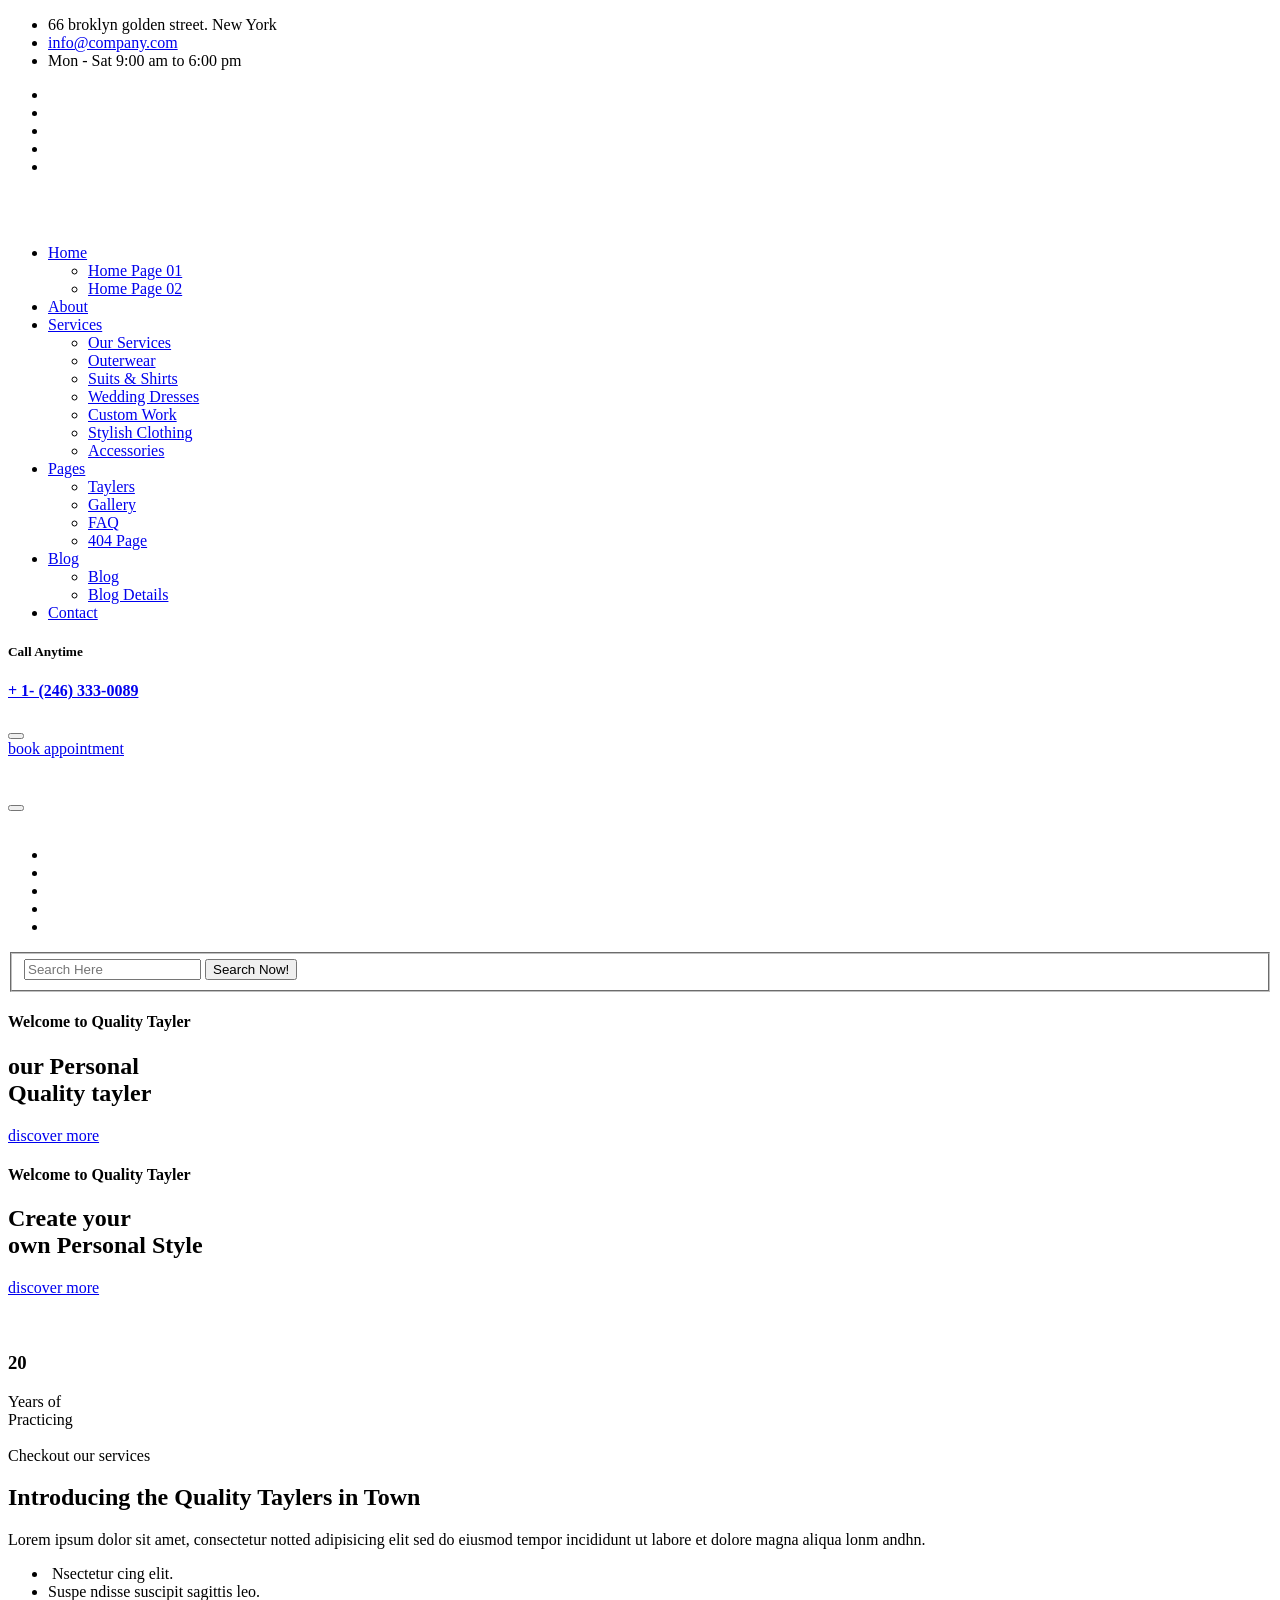
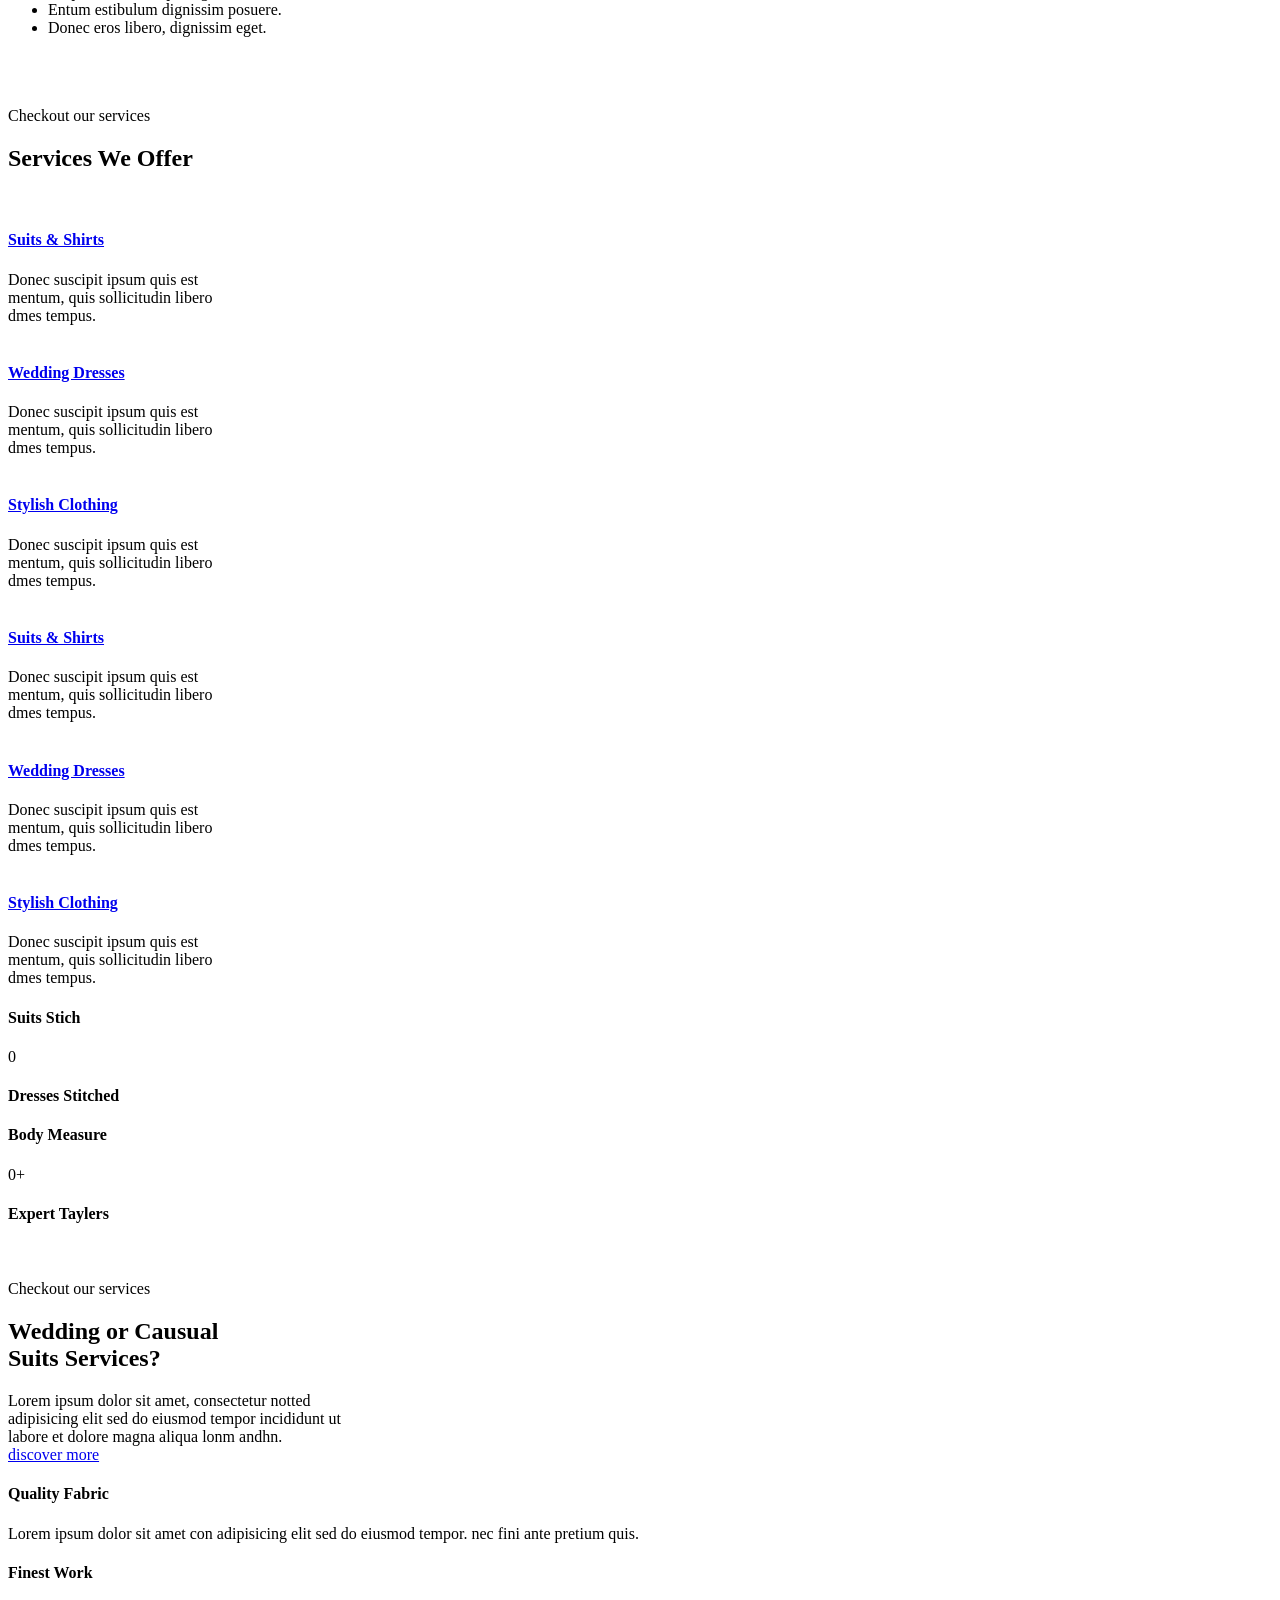
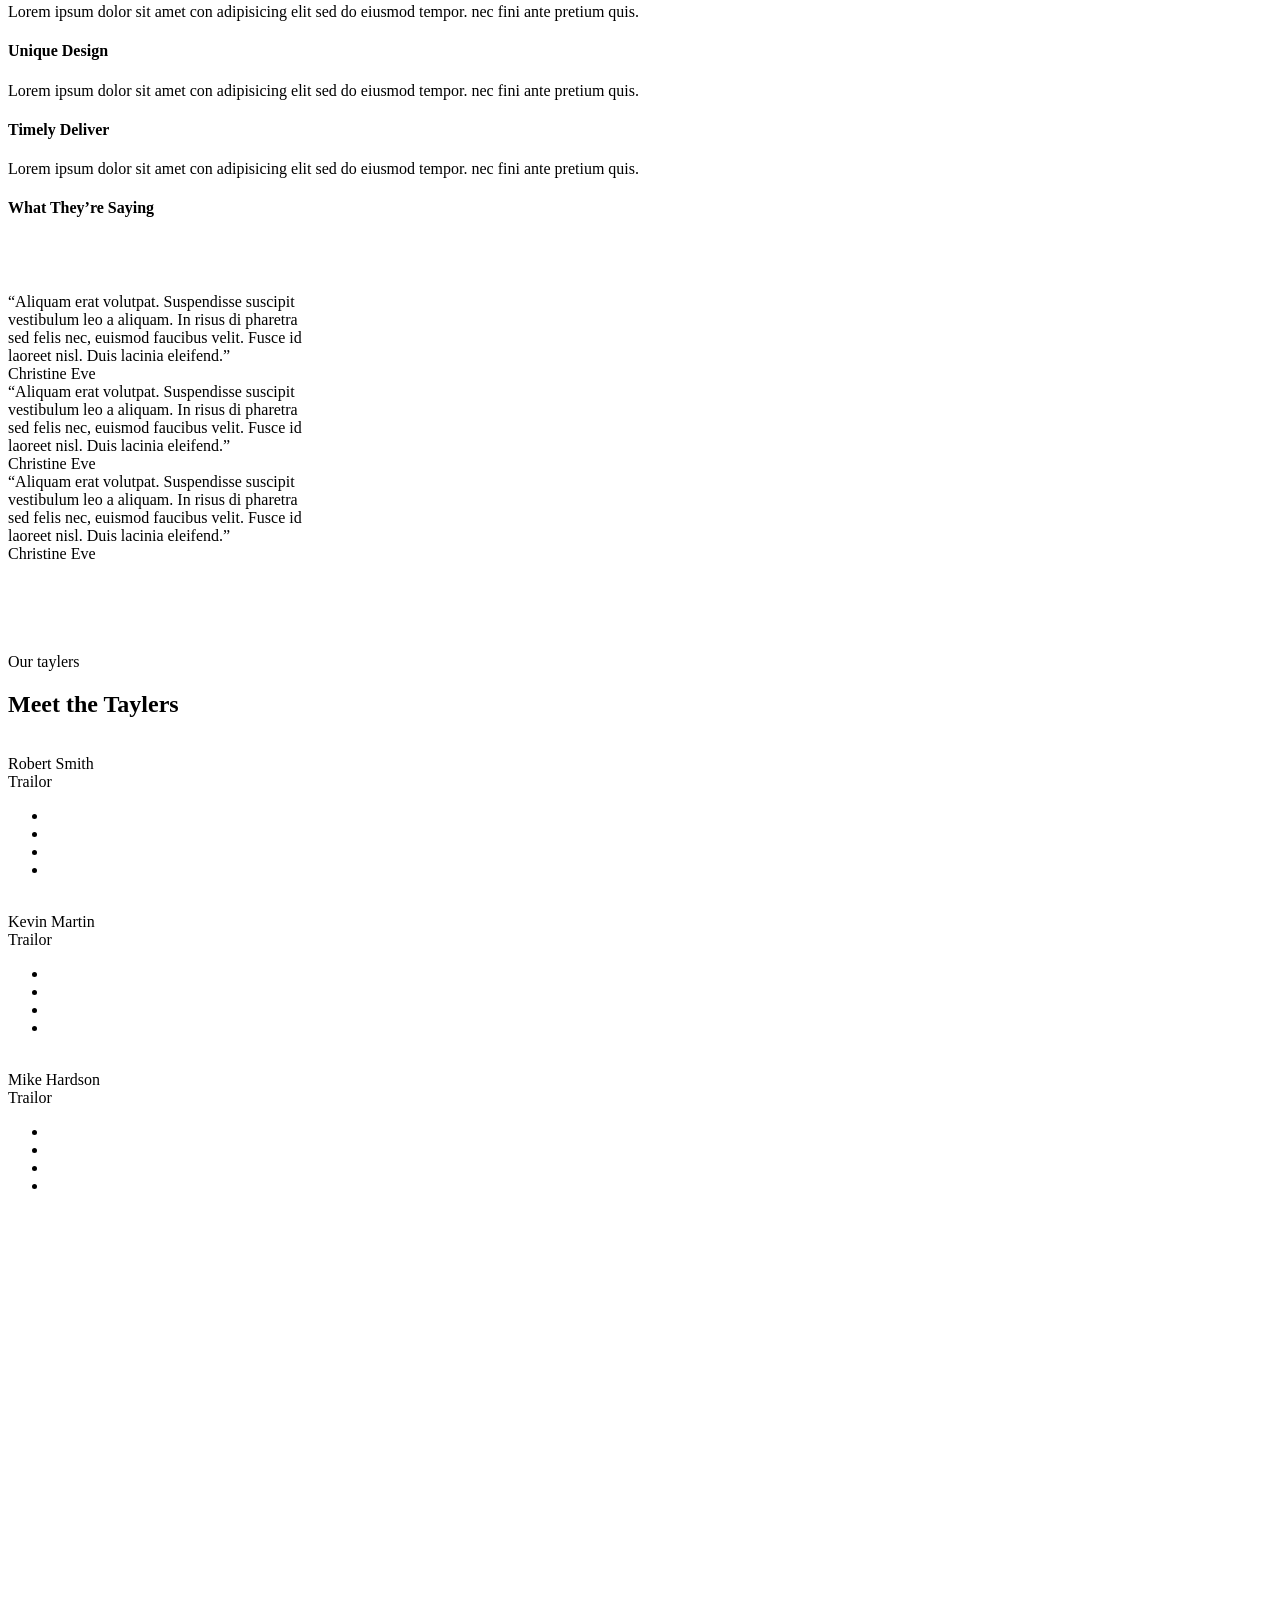
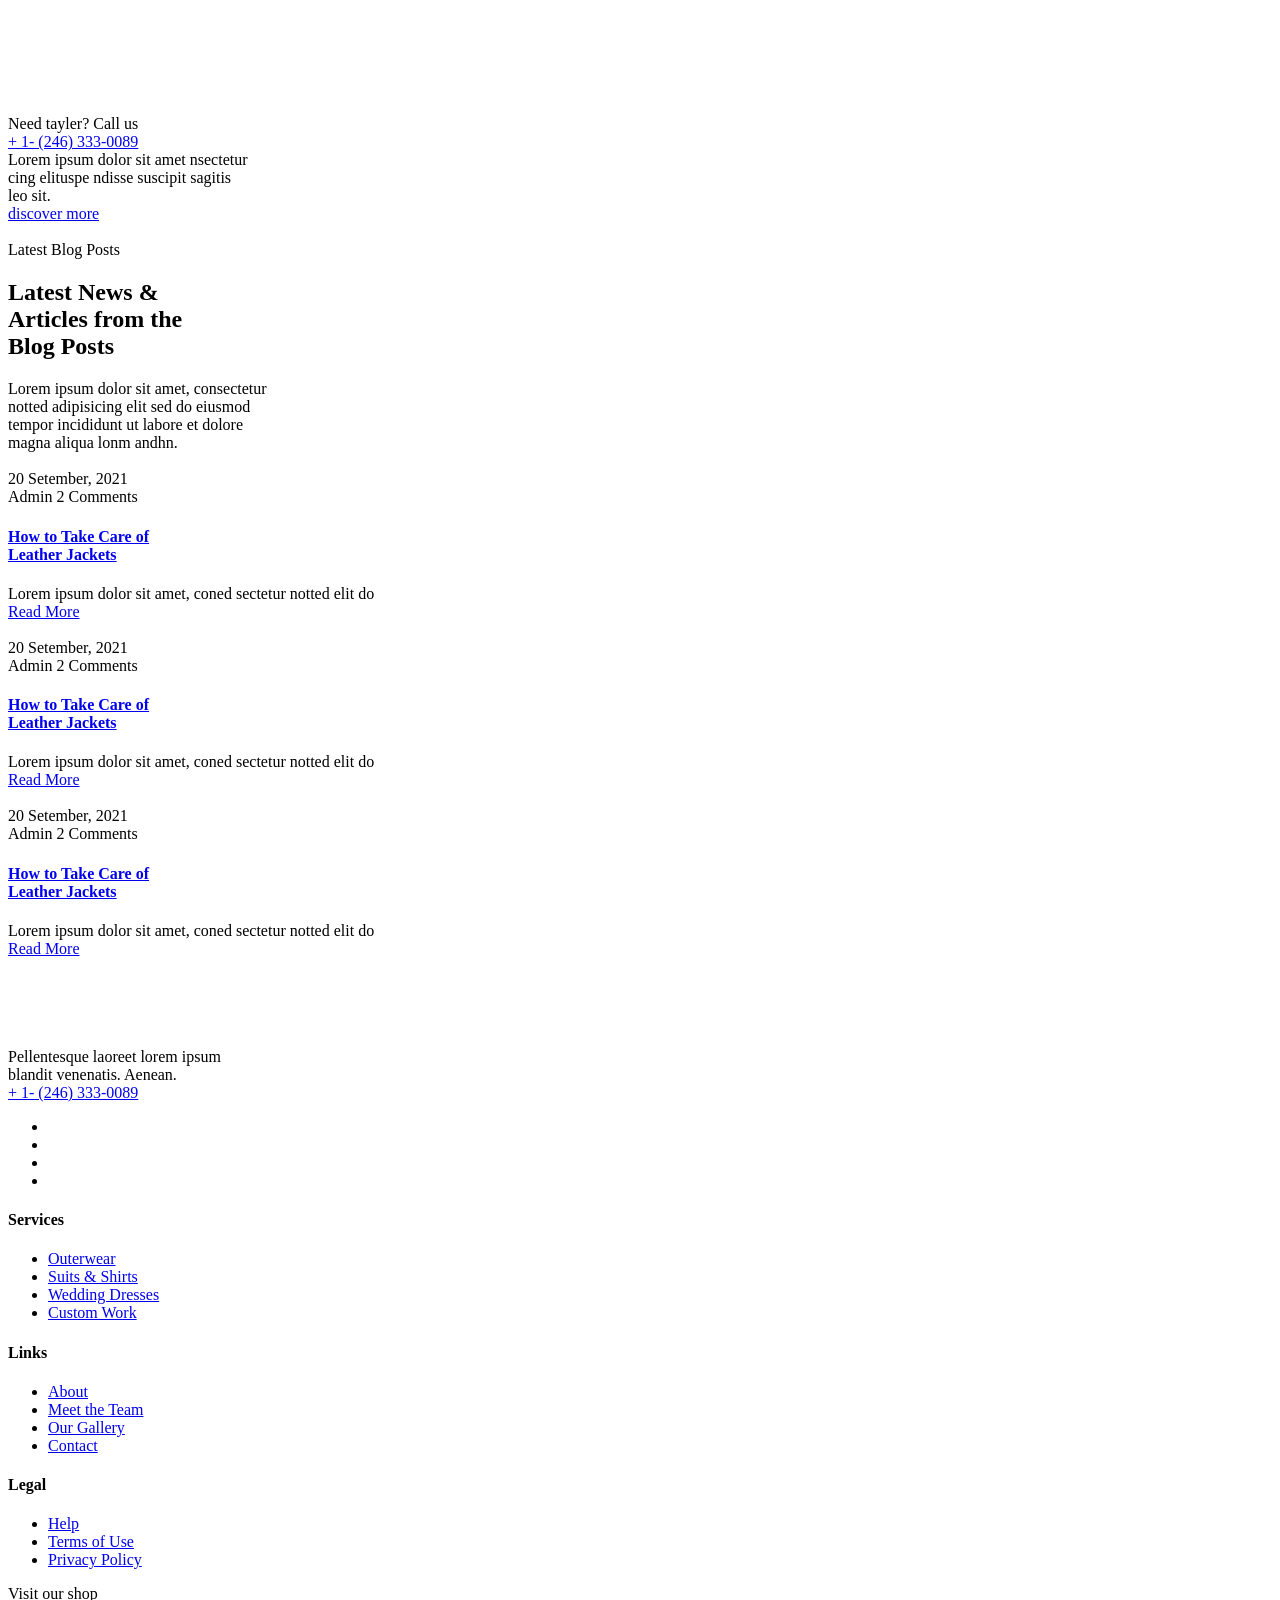
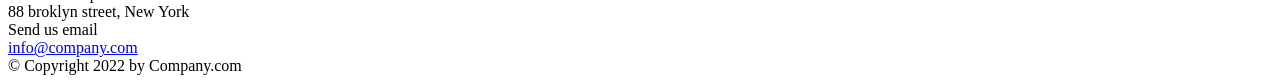
==== index.html @ 5be0aed1 "Add files via upload" ====
<!DOCTYPE html>
<html lang="en">

<head>
    <meta charset="utf-8">
    <title>Tayler Taylers HTML Template</title>
    <!-- Stylesheets -->
    <link href="assets/css/bootstrap.css" rel="stylesheet">
    <link href="assets/css/style.css" rel="stylesheet">
    <!-- Responsive File -->
    <link href="assets/css/responsive.css" rel="stylesheet">
    <!-- Color File -->
    <link href="assets/css/color.css" rel="stylesheet">

    <link rel="preconnect" href="https://fonts.googleapis.com">
    <link rel="preconnect" href="https://fonts.gstatic.com" crossorigin>
    <link rel="preconnect" href="https://fonts.googleapis.com">
    <link rel="preconnect" href="https://fonts.gstatic.com" crossorigin>
    <link href="https://fonts.googleapis.com/css2?family=Crimson+Text:wght@400;600;700&family=DM+Sans:wght@400;500;700&display=swap" rel="stylesheet">

    <link rel="shortcut icon" href="assets/images/favicon.png" type="image/x-icon">
    <link rel="icon" href="assets/images/favicon.png" type="image/x-icon">

    <!-- Responsive -->
    <meta http-equiv="X-UA-Compatible" content="IE=edge">
    <meta name="viewport" content="width=device-width, initial-scale=1.0, maximum-scale=1.0, user-scalable=0">
    <!--[if lt IE 9]><script src="https://cdnjs.cloudflare.com/ajax/libs/html5shiv/3.7.3/html5shiv.js"></script><![endif]-->
    <!--[if lt IE 9]><script src="js/respond.js"></script><![endif]-->
</head>

<body>

    <div class="page-wrapper">

        <!-- Main Header -->
        <header class="main-header header-style-one">

            <!-- Header Top -->
            <div class="header-top">
                <div class="auto-container">
                    <div class="inner-container">
                        <div class="left-column">
                            <ul class="contact-info">
                                <li><i class="flaticon-pin"></i>66 broklyn golden street. New York</li>
                                <li><a href="mailto:info@company.com"><i class="flaticon-email"></i>info@company.com</a></li>
                                <li><i class="flaticon-clock"></i>Mon - Sat 9:00 am to 6:00 pm</li>
                            </ul>
                        </div>
                        <div class="right-column">
                            <ul class="social-icon">
                                <li><a href="#"><i class="fab fa-facebook-f"></i></a></li>
                                <li><a href="#"><i class="fab fa-twitter"></i></a></li>
                                <li><a href="#"><i class="fab fa-instagram"></i></a></li>
                                <li><a href="#"><i class="fab fa-linkedin-in"></i></a></li>
                                <li><a href="#"><i class="fab fa-google-plus-g"></i></a></li>
                            </ul>
                        </div>
                    </div>
                </div>
            </div>

            <!-- Header Upper -->
            <div class="header-upper">
                <div class="auto-container">
                    <div class="inner-container">
                        <div class="left-column">
                            <!--Logo-->
                            <div class="logo-box">
                                <div class="logo"><a href="index.html"><img src="assets/images/logo-dark.png" alt=""></a></div>
                            </div>
                            <!--Nav Box-->
                            <div class="nav-outer">
                                <!--Mobile Navigation Toggler-->
                                <div class="mobile-nav-toggler"><img src="assets/images/icons/icon-bar.png" alt=""></div>

                                <!-- Main Menu -->
                                <nav class="main-menu navbar-expand-md navbar-light">
                                    <div class="collapse navbar-collapse show clearfix" id="navbarSupportedContent">
                                        <ul class="navigation">
                                            <li class="dropdown"><a href="index.html">Home</a>
                                                <ul>
                                                    <li><a href="index.html">Home Page 01</a></li>
                                                    <li><a href="index-2.html">Home Page 02</a></li>
                                                </ul>
                                            </li>
                                            <li><a href="about.html">About</a></li>
                                            <li class="dropdown"><a href="#">Services</a>
                                                <ul>
                                                    <li><a href="services.html">Our Services</a>
                                                    </li>
                                                    <li><a href="outerwear.html">Outerwear</a></li>
                                                    <li><a href="suits-shirts.html">Suits & Shirts</a></li>
                                                    <li><a href="wedding-dresses.html">Wedding Dresses</a></li>
                                                    <li><a href="custom-work.html">Custom Work</a></li>
                                                    <li><a href="stylish-clothing.html">Stylish Clothing</a></li>
                                                    <li><a href="accessories.html">Accessories</a></li>
                                                </ul>
                                            </li>
                                            <li class="dropdown"><a href="#">Pages</a>
                                                <ul>
                                                    <li><a href="team.html">Taylers</a></li>
                                                    <li><a href="gallery.html">Gallery</a></li>
                                                    <li><a href="faq.html">FAQ</a></li>
                                                    <li><a href="404.html">404 Page</a></li>
                                                </ul>
                                            </li>
                                            <li class="dropdown"><a href="#">Blog</a>
                                                <ul>
                                                    <li><a href="blog.html">Blog </a></li>
                                                    <li><a href="blog-details.html">Blog Details</a></li>
                                                </ul>
                                            </li>
                                            <li><a href="contact.html">Contact</a></li>
                                        </ul>
                                    </div>
                                </nav>
                            </div>
                        </div>
                        <div class="right-column">
                            <div class="navbar-right">
                                <div class="contact-info">
                                    <div class="icon"><i class="flaticon-phone-call"></i></div>
                                    <div class="content">
                                        <h5>Call Anytime</h5>
                                        <h4><a href="tel:+1(700)3330088">+ 1- (246) 333-0089</a></h4>
                                    </div>
                                </div>
                                <button type="button" class="theme-btn search-toggler"><i class="flaticon-magnifying-glass"></i></button>
                                <div class="link-btn"><a href="contact.html" class="theme-btn btn-style-two"><span>book appointment</span></a></div>
                            </div>
                        </div>
                    </div>
                </div>
            </div>
            <!--End Header Upper-->

            <!-- Sticky Header  -->
            <div class="sticky-header">
                <div class="header-upper">
                    <div class="auto-container">
                        <div class="inner-container">
                            <!--Logo-->
                            <div class="logo-box">
                                <div class="logo"><a href="index.html"><img src="assets/images/logo-dark.png" alt=""></a></div>
                            </div>
                            <div class="right-column">
                                <!--Nav Box-->
                                <div class="nav-outer">
                                    <!--Mobile Navigation Toggler-->
                                    <div class="mobile-nav-toggler"><img src="assets/images/icons/icon-bar.png" alt=""></div>

                                    <!-- Main Menu -->
                                    <nav class="main-menu navbar-expand-md navbar-light">
                                    </nav>
                                </div>
                                <div class="navbar-right">
                                    <button type="button" class="theme-btn search-toggler"><i class="flaticon-magnifying-glass"></i></button>
                                </div>
                            </div>
                        </div>
                    </div>
                </div>
            </div>
            <!-- End Sticky Menu -->

            <!-- Mobile Menu  -->
            <div class="mobile-menu">
                <div class="menu-backdrop"></div>
                <div class="close-btn"><i class="icon fal fa-times"></i></div>

                <nav class="menu-box">
                    <div class="nav-logo"><a href="index.html"><img src="assets/images/logo-light.png" alt="" title=""></a></div>
                    <div class="menu-outer">
                        <!--Here Menu Will Come Automatically Via Javascript / Same Menu as in Header-->
                    </div>
                    <!--Social Links-->
                    <div class="social-links">
                        <ul class="clearfix">
                            <li><a href="#"><span class="fab fa-twitter"></span></a></li>
                            <li><a href="#"><span class="fab fa-facebook-square"></span></a></li>
                            <li><a href="#"><span class="fab fa-pinterest-p"></span></a></li>
                            <li><a href="#"><span class="fab fa-instagram"></span></a></li>
                            <li><a href="#"><span class="fab fa-youtube"></span></a></li>
                        </ul>
                    </div>
                </nav>
            </div>
            <!-- End Mobile Menu -->

            <div class="nav-overlay">
                <div class="cursor"></div>
                <div class="cursor-follower"></div>
            </div>
        </header>
        <!-- End Main Header -->

        <!--Search Popup-->
        <div id="search-popup" class="search-popup">
            <div class="close-search theme-btn"><i class="fal fa-times"></i></div>
            <div class="popup-inner">
                <div class="overlay-layer"></div>
                <div class="search-form">
                    <form method="post" action="index.html">
                        <div class="form-group">
                            <fieldset>
                                <input type="search" class="form-control" name="search-input" value="" placeholder="Search Here" required>
                                <input type="submit" value="Search Now!" class="theme-btn">
                            </fieldset>
                        </div>
                    </form>
                </div>
            </div>
        </div>

        <!-- Bnner Section -->
        <section class="banner-section">
            <div class="swiper-container banner-slider">
                <div class="swiper-wrapper">
                    <!-- Slide Item -->
                    <div class="swiper-slide" style="background-image: url(assets/images/main-slider/image-1.jpg);">
                        <div class="content-outer">
                            <div class="content-box">
                                <div class="inner">
                                    <h4>Welcome to Quality Tayler</h4>
                                    <h1>our Personal <br> Quality tayler</h1>
                                    <div class="link-box">
                                        <a href="services.html" class="theme-btn btn-style-one"><span>discover more</span></a>
                                    </div>
                                </div>
                            </div>
                        </div>
                    </div>
                    <!-- Slide Item -->
                    <div class="swiper-slide" style="background-image: url(assets/images/main-slider/image-2.jpg);">
                        <div class="content-outer">
                            <div class="content-box">
                                <div class="inner">
                                    <h4>Welcome to Quality Tayler</h4>
                                    <h1>Create your <br> own Personal Style</h1>
                                    <div class="link-box">
                                        <a href="services.html" class="theme-btn btn-style-one"><span>discover more</span></a>
                                    </div>
                                </div>
                            </div>
                        </div>
                    </div>
                </div>
            </div>
            <div class="banner-slider-nav">
                <div class="banner-slider-control banner-slider-button-prev"><span><i class="fas fa-arrow-right"></i></span></div>
                <div class="banner-slider-control banner-slider-button-next"><span><i class="fas fa-arrow-right"></i></span> </div>
            </div>
        </section>
        <!-- End Bnner Section -->

        <!-- Welcome Section -->
        <section class="welcome-section">
            <div class="auto-container">
                <div class="row">
                    <div class="col-lg-7">
                        <div class="image-block wow fadeInUp" data-wow-delay="0ms" data-wow-duration="1500ms">
                            <div class="row">
                                <div class="col-md-6">
                                    <div class="image-one" data-parallax='{"y": -30}'><img src="assets/images/resource/image-2.jpg" alt=""></div>
                                </div>
                                <div class="col-md-6">
                                    <div class="image-two" data-parallax='{"y": 30}'><img src="assets/images/resource/image-1.jpg" alt=""></div>
                                </div>
                            </div>
                            <div class="experience-year">
                                <h3>20</h3>Years of <br>Practicing </div>
                        </div>
                    </div>
                    <div class="col-lg-5">
                        <div class="sec-title-box wow fadeInUp" data-wow-delay="0ms" data-wow-duration="1500ms">
                            <div class="sec-title-dec"><img src="assets//images/shape/shape-1.png" alt=""></div>
                            <div class="sub-title">Checkout our services</div>
                            <h2 class="sec-title mb-35">Introducing the Quality Taylers in Town</h2>
                        </div>
                        <div class="text">Lorem ipsum dolor sit amet, consectetur notted adipisicing elit sed do eiusmod tempor incididunt ut labore et dolore magna aliqua lonm andhn.</div>
                        <ul class="list">
                            <li><img src="assets/images/shape/shape-2.png" alt=""> Nsectetur cing elit.</li>
                            <li><img src="assets/images/shape/shape-2.png" alt="">Suspe ndisse suscipit sagittis leo.</li>
                            <li><img src="assets/images/shape/shape-2.png" alt="">Entum estibulum dignissim posuere.</li>
                            <li><img src="assets/images/shape/shape-2.png" alt="">Donec eros libero, dignissim eget.</li>
                        </ul>
                        <div class="author-wrapper wow fadeInUp" data-wow-delay="0ms" data-wow-duration="1500ms">
                            <div class="author-thumb"><img src="assets/images/resource/image-1.png" alt=""></div>
                            <div class="signature"><img src="assets/images/resource/image-2.png" alt=""></div>
                        </div>
                    </div>
                </div>
            </div>
        </section>

        <!-- Our services -->
        <section class="services-section" style="background-image: url(assets/images/background/bg-2.jpg);">
            <div class="auto-container">
                <div class="sec-title-box text-center">
                    <div class="sec-title-dec"><img src="assets//images/shape/shape-1.png" alt=""></div>
                    <div class="sub-title">Checkout our services</div>
                    <h2 class="sec-title">Services We Offer</h2>
                </div>
                <div class="theme_carousel owl-theme owl-carousel owl-style-one" data-options='{"loop": true, "margin": 0, "autoheight":true, "lazyload":true, "nav": true, "dots": true, "autoplay": true, "autoplayTimeout": 6000, "smartSpeed": 1000, "responsive":{ "0" :{ "items": "1" }, "480" :{ "items" : "1" }, "600" :{ "items" : "2" }, "768" :{ "items" : "2" } , "992":{ "items" : "3", "center": true }, "1200":{ "items" : "3", "center": true }}}'>
                    <div class="col-lg-12 service-block-one">
                        <div class="inner-box wow fadeInUp" data-wow-delay="0ms" data-wow-duration="1500ms">
                            <div class="image img_hover_1"><img src="assets/images/resource/image-3.jpg" alt=""></div>
                            <h4><a href="suits-shirts.html">Suits & Shirts</a></h4>
                            <div class="text">Donec suscipit ipsum quis est <br> mentum, quis sollicitudin libero <br> dmes tempus.</div>
                        </div>
                    </div>
                    <div class="col-lg-12 service-block-one">
                        <div class="inner-box wow fadeInUp" data-wow-delay="300ms" data-wow-duration="1500ms">
                            <div class="image img_hover_1"><img src="assets/images/resource/image-4.jpg" alt=""></div>
                            <h4><a href="wedding-dresses.html">Wedding Dresses</a></h4>
                            <div class="text">Donec suscipit ipsum quis est <br> mentum, quis sollicitudin libero <br> dmes tempus.</div>
                        </div>
                    </div>
                    <div class="col-lg-12 service-block-one">
                        <div class="inner-box wow fadeInUp" data-wow-delay="300ms" data-wow-duration="1500ms">
                            <div class="image img_hover_1"><img src="assets/images/resource/image-5.jpg" alt=""></div>
                            <h4><a href="stylish-clothing.html">Stylish Clothing</a></h4>
                            <div class="text">Donec suscipit ipsum quis est <br> mentum, quis sollicitudin libero <br> dmes tempus.</div>
                        </div>
                    </div>
                    <div class="col-lg-12 service-block-one">
                        <div class="inner-box wow fadeInUp" data-wow-delay="0ms" data-wow-duration="1500ms">
                            <div class="image img_hover_1"><img src="assets/images/resource/image-3.jpg" alt=""></div>
                            <h4><a href="suits-shirts.html">Suits & Shirts</a></h4>
                            <div class="text">Donec suscipit ipsum quis est <br> mentum, quis sollicitudin libero <br> dmes tempus.</div>
                        </div>
                    </div>
                    <div class="col-lg-12 service-block-one">
                        <div class="inner-box wow fadeInUp" data-wow-delay="300ms" data-wow-duration="1500ms">
                            <div class="image img_hover_1"><img src="assets/images/resource/image-4.jpg" alt=""></div>
                            <h4><a href="wedding-dresses.html">Wedding Dresses</a></h4>
                            <div class="text">Donec suscipit ipsum quis est <br> mentum, quis sollicitudin libero <br> dmes tempus.</div>
                        </div>
                    </div>
                    <div class="col-lg-12 service-block-one">
                        <div class="inner-box wow fadeInUp" data-wow-delay="300ms" data-wow-duration="1500ms">
                            <div class="image img_hover_1"><img src="assets/images/resource/image-5.jpg" alt=""></div>
                            <h4><a href="stylish-clothing.html">Stylish Clothing</a></h4>
                            <div class="text">Donec suscipit ipsum quis est <br> mentum, quis sollicitudin libero <br> dmes tempus.</div>
                        </div>
                    </div>
                </div>
            </div>
        </section>

        <!-- Funfacts -->
        <section class="funfacts-section">
            <div class="auto-container">
                <div class="row">
                    <div class="col-lg-6">
                        <div class="row">
                            <div class="col-md-6">
                                <div class="funfacts-block wow fadeInUp" data-wow-delay="300ms" data-wow-duration="1500ms" style="background-image: url(assets/images/resource/image-6.jpg);">
                                    <div class="content-middle">
                                        <div class="funfacts-block_icon"><i class="flaticon-suit"></i></div>
                                        <h4 class="funfacts-block_title">Suits Stich</h4>
                                    </div>
                                </div>
                            </div>
                            <div class="col-md-6">
                                <div class="funfacts-block wow fadeInDown" data-wow-delay="300ms" data-wow-duration="1500ms">
                                    <div class="content-middle">
                                        <div class="count-outer count-box funfacts-block_number">
                                            <span class="count-text" data-speed="3000" data-stop="8800">0</span>
                                        </div>
                                        <h4 class="funfacts-block_title">Dresses Stitched</h4>
                                    </div>
                                </div>
                            </div>
                        </div>
                    </div>
                    <div class="col-lg-6">
                        <div class="row">
                            <div class="col-md-6">
                                <div class="funfacts-block wow fadeInUp" data-wow-delay="300ms" data-wow-duration="1500ms" style="background-image: url(assets/images/resource/image-7.jpg);">
                                    <div class="content-middle">
                                        <div class="funfacts-block_icon"><i class="flaticon-measuring"></i></div>
                                        <h4 class="funfacts-block_title">Body Measure</h4>
                                    </div>
                                </div>
                            </div>
                            <div class="col-md-6">
                                <div class="funfacts-block wow fadeInDown" data-wow-delay="300ms" data-wow-duration="1500ms">
                                    <div class="content-middle">
                                        <div class="count-outer count-box funfacts-block_number">
                                            <span class="count-text" data-speed="3000" data-stop="24">0</span><span class="plus">+</span>
                                        </div>
                                        <h4 class="funfacts-block_title">Expert Taylers</h4>
                                    </div>
                                </div>
                            </div>
                        </div>
                    </div>
                </div>
            </div>
        </section>

        <!-- Services two -->
        <section class="services-two-section pt-0">
            <div class="top-area">
                <div class="auto-container full-width">
                    <div class="row no-gutters">
                        <div class="col-lg-6 image-bg" style="background-image: url(assets/images/resource/image-8.jpg);">
                            <div class="image d-lg-none"><img src="assets/images/resource/image-8.jpg" alt=""></div>
                        </div>
                        <div class="col-lg-6">
                            <div class="inner-container">
                                <div class="sec-title-dec"><img src="assets//images/shape/shape-1.png" alt=""></div>
                                <div class="sub-title light">Checkout our services</div>
                                <h2 class="sec-title light mb-30">Wedding or Causual <br> Suits Services?</h2>
                                <div class="text light mb-30">Lorem ipsum dolor sit amet, consectetur notted <br> adipisicing elit sed do eiusmod tempor incididunt ut <br> labore et dolore magna aliqua lonm andhn.</div>
                                <div class="link-btn"><a href="services.html" class="btn-style-one">discover more</a></div>
                            </div>
                        </div>
                    </div>
                </div>
            </div>
            <div class="bottom-area">
                <div class="auto-container">
                    <div class="row">
                        <div class="col-lg-3 col-md-6">
                            <div class="service-block-two wow fadeInDown" data-wow-delay="0ms" data-wow-duration="1500ms">
                                <div class="service-block-two_icon"><i class="flaticon-botton"></i></div>
                                <h4 class="service-block-two_title">Quality Fabric</h4>
                                <div class="service-block-two_text">Lorem ipsum dolor sit amet con adipisicing elit sed do eiusmod tempor. nec fini ante pretium quis.</div>
                            </div>
                        </div>
                        <div class="col-lg-3 col-md-6">
                            <div class="service-block-two wow fadeInDown" data-wow-delay="300ms" data-wow-duration="1500ms">
                                <div class="service-block-two_icon"><i class="flaticon-seam-ripper"></i></div>
                                <h4 class="service-block-two_title">Finest Work</h4>
                                <div class="service-block-two_text">Lorem ipsum dolor sit amet con adipisicing elit sed do eiusmod tempor. nec fini ante pretium quis.</div>
                            </div>
                        </div>
                        <div class="col-lg-3 col-md-6">
                            <div class="service-block-two wow fadeInDown" data-wow-delay="500ms" data-wow-duration="1500ms">
                                <div class="service-block-two_icon"><i class="flaticon-embroidery"></i></div>
                                <h4 class="service-block-two_title">Unique Design</h4>
                                <div class="service-block-two_text">Lorem ipsum dolor sit amet con adipisicing elit sed do eiusmod tempor. nec fini ante pretium quis.</div>
                            </div>
                        </div>
                        <div class="col-lg-3 col-md-6">
                            <div class="service-block-two wow fadeInDown" data-wow-delay="700ms" data-wow-duration="1500ms">
                                <div class="service-block-two_icon"><i class="flaticon-thread"></i></div>
                                <h4 class="service-block-two_title">Timely Deliver</h4>
                                <div class="service-block-two_text">Lorem ipsum dolor sit amet con adipisicing elit sed do eiusmod tempor. nec fini ante pretium quis.</div>
                            </div>
                        </div>
                    </div>
                </div>
            </div>
        </section>

        <!-- Testimonials -->
        <section class="testimonials-section">
            <div class="auto-container full-width">
                <div class="row no-gutters">
                    <div class="col-xl-6">
                        <div class="testimonial-block-wrapper">
                            <div class="sec-bg" style="background-image: url(assets/images/background/bg-1.jpg);"></div>
                            <div class="testimonial-block">
                                <h4 class="testimonial-block_title">What They’re Saying</h4>
                                <div class="swiper-container testimonial-thumbs">
                                    <div class="swiper-wrapper">
                                        <div class="swiper-slide">
                                            <div class="author-thumb"><img src="assets/images/resource/image-3.png" alt=""></div>
                                        </div>
                                        <div class="swiper-slide">
                                            <div class="author-thumb"><img src="assets/images/resource/image-4.png" alt=""></div>
                                        </div>
                                        <div class="swiper-slide">
                                            <div class="author-thumb"><img src="assets/images/resource/image-5.png" alt=""></div>
                                        </div>
                                    </div>
                                </div>
                                <!-- Swiper -->
                                <div class="swiper-container testimonial-content">
                                    <div class="swiper-wrapper">
                                        <div class="swiper-slide">
                                            <div class="testimonial-block_text">“Aliquam erat volutpat. Suspendisse suscipit <br> vestibulum leo a aliquam. In risus di pharetra <br> sed felis nec, euismod faucibus velit. Fusce id <br> laoreet nisl. Duis lacinia eleifend.”</div>
                                            <div class="testimonial-block_name"> Christine Eve</div>
                                        </div>
                                        <div class="swiper-slide">
                                            <div class="testimonial-block_text">“Aliquam erat volutpat. Suspendisse suscipit <br> vestibulum leo a aliquam. In risus di pharetra <br> sed felis nec, euismod faucibus velit. Fusce id <br> laoreet nisl. Duis lacinia eleifend.”</div>
                                            <div class="testimonial-block_name"> Christine Eve</div>
                                        </div>
                                        <div class="swiper-slide">
                                            <div class="testimonial-block_text">“Aliquam erat volutpat. Suspendisse suscipit <br> vestibulum leo a aliquam. In risus di pharetra <br> sed felis nec, euismod faucibus velit. Fusce id <br> laoreet nisl. Duis lacinia eleifend.”</div>
                                            <div class="testimonial-block_name"> Christine Eve</div>
                                        </div>
                                    </div>
                                </div>
                            </div>
                        </div>
                    </div>
                    <div class="col-xl-6">
                        <div class="ml-lg-30">
                            <div class="row no-gutters">
                                <div class="col-lg-6">
                                    <div class="image-100 img_hover_3"><img src="assets/images/resource/image-9.jpg" alt=""></div>
                                </div>
                                <div class="col-lg-6">
                                    <div class="image-100 img_hover_3"><img src="assets/images/resource/image-25.jpg" alt=""></div>
                                </div>
                                <div class="col-lg-6">
                                    <div class="image-100 img_hover_3"><img src="assets/images/resource/image-10.jpg" alt=""></div>
                                </div>
                                <div class="col-lg-6">
                                    <div class="image-100 img_hover_3"><img src="assets/images/resource/image-26.jpg" alt=""></div>
                                </div>
                            </div>
                        </div>
                    </div>
                </div>
            </div>
        </section>

        <!-- Our Team Section -->
        <section class="our-team-section">
            <div class="auto-container">
                <div class="sec-title-box text-center">
                    <div class="sec-title-dec"><img src="assets//images/shape/shape-1.png" alt=""></div>
                    <div class="sub-title">Our taylers</div>
                    <h2 class="sec-title">Meet the Taylers</h2>
                </div>
                <div class="row">
                    <div class="col-lg-4 col-md-6 team-block-one">
                        <div class="inner-box">
                            <div class="team-block-one_image img_hover_1"><img src="assets/images/resource/image-11.jpg" alt=""></div>
                            <div class="team-block-one_lower-content">
                                <div class="team-block-one_name">Robert Smith</div>
                                <div class="team-block-one_designation">Trailor</div>
                                <ul class="team-block-one_social-links">
                                    <li><a href="#"><i class="fab fa-twitter"></i></a></li>
                                    <li><a href="#"><i class="fab fa-facebook-f"></i></a></li>
                                    <li><a href="#"><i class="fab fa-pinterest-p"></i></a></li>
                                    <li><a href="#"><i class="fab fa-instagram"></i></a></li>
                                </ul>
                            </div>
                        </div>
                    </div>
                    <div class="col-lg-4 col-md-6 team-block-one">
                        <div class="inner-box">
                            <div class="team-block-one_image img_hover_1"><img src="assets/images/resource/image-12.jpg" alt=""></div>
                            <div class="team-block-one_lower-content">
                                <div class="team-block-one_name">Kevin Martin</div>
                                <div class="team-block-one_designation">Trailor</div>
                                <ul class="team-block-one_social-links">
                                    <li><a href="#"><i class="fab fa-twitter"></i></a></li>
                                    <li><a href="#"><i class="fab fa-facebook-f"></i></a></li>
                                    <li><a href="#"><i class="fab fa-pinterest-p"></i></a></li>
                                    <li><a href="#"><i class="fab fa-instagram"></i></a></li>
                                </ul>
                            </div>
                        </div>
                    </div>
                    <div class="col-lg-4 col-md-6 team-block-one">
                        <div class="inner-box">
                            <div class="team-block-one_image img_hover_1"><img src="assets/images/resource/image-13.jpg" alt=""></div>
                            <div class="team-block-one_lower-content">
                                <div class="team-block-one_name">Mike Hardson</div>
                                <div class="team-block-one_designation">Trailor</div>
                                <ul class="team-block-one_social-links">
                                    <li><a href="#"><i class="fab fa-twitter"></i></a></li>
                                    <li><a href="#"><i class="fab fa-facebook-f"></i></a></li>
                                    <li><a href="#"><i class="fab fa-pinterest-p"></i></a></li>
                                    <li><a href="#"><i class="fab fa-instagram"></i></a></li>
                                </ul>
                            </div>
                        </div>
                    </div>
                </div>
            </div>
        </section>

        <!-- Map Section -->
        <section class="map-section pb-0 pt-0">
            <div class="auto-container full-width">
                <div class="contact-map">
                    <iframe src="https://www.google.com/maps/embed?pb=!1m18!1m12!1m3!1d55945.16225505631!2d-73.90847969206546!3d40.66490264739892!2m3!1f0!2f0!3f0!3m2!1i1024!2i768!4f13.1!3m3!1m2!1s0x89c24fa5d33f083b%3A0xc80b8f06e177fe62!2sNew%20York%2C%20NY%2C%20USA!5e0!3m2!1sen!2sbd!4v1601263396347!5m2!1sen!2sbd"
                        width="600" height="500" frameborder="0" style="border:0; width: 100%" allowfullscreen="" aria-hidden="false" tabindex="0"></iframe>
                </div>
            </div>
        </section>

        <!-- Cta -->
        <section class="cta-section">
            <div class="auto-container">
                <div class="row">
                    <div class="col-lg-5">
                        <div class="cta-block-one_icon-box">
                            <div class="cta-block-one_icon"><i class="flaticon-phone-call"></i></div>
                            <div class="cta-block-one_text-two">Need tayler? Call us</div>
                            <a class="cta-block-one_phone" href="tel:+1-(246)3330089">+ 1- (246) 333-0089</a>
                        </div>
                    </div>
                    <div class="col-lg-7">
                        <div class="cta-block-one_inner-box">
                            <div class="cta-block-one_text">Lorem ipsum dolor sit amet nsectetur <br> cing elituspe ndisse suscipit sagitis <br> leo sit.</div>
                            <div class="link-btn"><a href="contact.html" class="theme-btn btn-style-one cta-block-one_btn">discover more</a></div>
                        </div>
                    </div>
                </div>
            </div>
        </section>

        <!-- News Section -->
        <section class="news-section">
            <div class="left-outer-container">
                <div class="row">
                    <div class="col-xl-3">
                        <div class="sec-title-box wow fadeInUp" data-wow-delay="0ms" data-wow-duration="1500ms">
                            <div class="sec-title-dec"><img src="assets//images/shape/shape-1.png" alt=""></div>
                            <div class="sub-title">Latest Blog Posts</div>
                            <h2 class="sec-title">Latest News & <br> Articles from the <br> Blog Posts</h2>
                            <div class="text mb-30">Lorem ipsum dolor sit amet, consectetur <br> notted adipisicing elit sed do eiusmod <br> tempor incididunt ut labore et dolore <br> magna aliqua lonm andhn.</div>
                        </div>
                    </div>
                    <div class="col-xl-9">
                        <div class="theme_carousel owl-theme owl-carousel owl-style-one" data-options='{"loop": true, "center": false, "margin": 30, "autoheight":true, "lazyload":true, "nav": true, "dots": true, "autoplay": true, "autoplayTimeout": 6000, "smartSpeed": 1000, "responsive":{ "0" :{ "items": "1" }, "480" :{ "items" : "1" }, "600" :{ "items" : "2" }, "768" :{ "items" : "2" } , "992":{ "items" : "3" }, "1200":{ "items" : "3" }}}'>
                            <div class="col-lg-12 news-block-one">
                                <div class="news-block-one_inner-box">
                                    <div class="news-block-one_image image-100 img_hover_3"><img src="assets/images/resource/news-1.jpg" alt=""></div>
                                    <div class="news-block-one_lower-content">
                                        <div class="news-block-one_date">20 Setember, 2021</div>
                                        <div class="news-block-one_box">
                                            <div class="news-block-one_post-meta"> <i class="fal fa-user-circle"></i> <span>Admin</span> <i class="fal fa-comments"></i><span>2 Comments</span> </div>
                                            <h4 class="news-block-one_title"><a href="blog-details.html">How to Take Care of <br> Leather Jackets</a></h4>
                                            <div class="news-block-one_text">Lorem ipsum dolor sit amet, coned sectetur notted elit do</div>
                                            <div class="button-link"><a href="blog-details.html" class="news-block-one_read_more_link">Read More</a></div>
                                        </div>
                                    </div>
                                </div>
                            </div>
                            <div class="col-lg-12 news-block-one">
                                <div class="news-block-one_inner-box">
                                    <div class="news-block-one_image image-100 img_hover_3"><img src="assets/images/resource/news-2.jpg" alt=""></div>
                                    <div class="news-block-one_lower-content">
                                        <div class="news-block-one_date">20 Setember, 2021</div>
                                        <div class="news-block-one_box">
                                            <div class="news-block-one_post-meta"> <i class="fal fa-user-circle"></i> <span>Admin</span> <i class="fal fa-comments"></i><span>2 Comments</span> </div>
                                            <h4 class="news-block-one_title"><a href="blog-details.html">How to Take Care of <br> Leather Jackets</a></h4>
                                            <div class="news-block-one_text">Lorem ipsum dolor sit amet, coned sectetur notted elit do</div>
                                            <div class="button-link"><a href="blog-details.html" class="news-block-one_read_more_link">Read More</a></div>
                                        </div>
                                    </div>
                                </div>
                            </div>
                            <div class="col-lg-12 news-block-one">
                                <div class="news-block-one_inner-box">
                                    <div class="news-block-one_image image-100 img_hover_3"><img src="assets/images/resource/news-3.jpg" alt=""></div>
                                    <div class="news-block-one_lower-content">
                                        <div class="news-block-one_date">20 Setember, 2021</div>
                                        <div class="news-block-one_box">
                                            <div class="news-block-one_post-meta"> <i class="fal fa-user-circle"></i> <span>Admin</span> <i class="fal fa-comments"></i><span>2 Comments</span> </div>
                                            <h4 class="news-block-one_title"><a href="blog-details.html">How to Take Care of <br> Leather Jackets</a></h4>
                                            <div class="news-block-one_text">Lorem ipsum dolor sit amet, coned sectetur notted elit do</div>
                                            <div class="button-link"><a href="blog-details.html" class="news-block-one_read_more_link">Read More</a></div>
                                        </div>
                                    </div>
                                </div>
                            </div>
                        </div>
                    </div>
                </div>
            </div>
        </section>

        <!-- Client Logo -->
        <section class="client-logo">
            <div class="auto-container">
                <div class="theme_carousel owl-theme owl-carousel" data-options='{"loop": true, "center": false, "margin": 30, "autoheight":true, "lazyload":true, "nav": true, "dots": true, "autoplay": true, "autoplayTimeout": 6000, "smartSpeed": 1000, "responsive":{ "0" :{ "items": "1" }, "480" :{ "items" : "1" }, "600" :{ "items" : "2" }, "768" :{ "items" : "3" } , "992":{ "items" : "4" }, "1200":{ "items" : "5" }}}'>
                    <div class="column">
                        <div class="image"><img src="assets/images/client-logo/client-logo.png" alt=""></div>
                    </div>
                    <div class="column">
                        <div class="image"><img src="assets/images/client-logo/client-logo.png" alt=""></div>
                    </div>
                    <div class="column">
                        <div class="image"><img src="assets/images/client-logo/client-logo.png" alt=""></div>
                    </div>
                    <div class="column">
                        <div class="image"><img src="assets/images/client-logo/client-logo.png" alt=""></div>
                    </div>
                    <div class="column">
                        <div class="image"><img src="assets/images/client-logo/client-logo.png" alt=""></div>
                    </div>
                </div>
            </div>
        </section>

        <footer class="main-footer" style="background-image: url(assets/images/background/bg-6.jpg);">
            <div class="auto-container">
                <!--Widgets Section-->
                <div class="widgets-section">
                    <div class="row">

                        <!--Column-->
                        <div class="column col-lg-5 col-md-12">
                            <div class="widget about-widget">
                                <div class="about-widget_text">
                                    Pellentesque laoreet lorem ipsum <br>blandit venenatis. Aenean.
                                </div>
                                <div class="about-widget_phone"><a href="tel:+1-(246)3330089">+ 1- (246) 333-0089</a></div>
                                <ul class="about-widget_social-links">
                                    <li><a href="#"><i class="fab fa-twitter"></i></a></li>
                                    <li><a href="#"><i class="fab fa-facebook-f"></i></a></li>
                                    <li><a href="#"><i class="fab fa-pinterest-p"></i></a></li>
                                    <li><a href="#"><i class="fab fa-instagram"></i></a></li>
                                </ul>
                            </div>
                        </div>

                        <!--Column-->
                        <div class="column col-lg-7 col-md-12">
                            <div class="row">
                                <div class="col-md-4">
                                    <div class="widget links-widget">
                                        <h4 class="widget-title">Services</h4>
                                        <div class="widget-content">
                                            <ul>
                                                <li><a href="outerwear.html">Outerwear</a></li>
                                                <li><a href="suits-shirts.html">Suits & Shirts</a></li>
                                                <li><a href="wedding-dresses.html">Wedding Dresses</a></li>
                                                <li><a href="custom-work.html">Custom Work</a></li>
                                            </ul>
                                        </div>
                                    </div>
                                </div>
                                <div class="col-md-4">
                                    <div class="widget links-widget">
                                        <h4 class="widget-title">Links</h4>
                                        <div class="widget-content">
                                            <ul>
                                                <li><a href="about.html">About</a></li>
                                                <li><a href="team.html">Meet the Team</a></li>
                                                <li><a href="gallery.html">Our Gallery</a></li>
                                                <li><a href="contact.html">Contact</a></li>
                                            </ul>
                                        </div>
                                    </div>
                                </div>
                                <div class="col-md-4">
                                    <div class="widget links-widget">
                                        <h4 class="widget-title">Legal</h4>
                                        <div class="widget-content">
                                            <ul>
                                                <li><a href="about.html">Help</a></li>
                                                <li><a href="about.html">Terms of Use</a></li>
                                                <li><a href="about.html">Privacy Policy</a></li>
                                            </ul>
                                        </div>
                                    </div>
                                </div>
                            </div>
                            <div class="footer-border-bottom mb-40"></div>
                            <div class="row">
                                <div class="col-md-6">
                                    <div class="contact-widget_address-title">Visit our shop</div>
                                    <div class="contact-widget_address mb-40"> 88 broklyn street, New York</div>
                                </div>
                                <div class="col-md-6">
                                    <div class="contact-widget_mail-title">Send us email</div>
                                    <div class="contact-widget_mail mb-40"><a href="mailto:info@company.com">info@company.com</a></div>
                                </div>
                            </div>
                        </div>

                    </div>
                </div>
            </div>
            <!-- Footer Bottom -->
            <div class="footer-bottom">
                <div class="auto-container">
                    <div class="copyright">© Copyright 2022 by Company.com</div>
                </div>
            </div>
        </footer>

    </div>
    <!--End pagewrapper-->

    <!--Scroll to top-->
    <div class="scroll-to-top"><a href="# " class="back-to-top " data-wow-duration="1.0s " data-wow-delay="1.0s "><i class="fa fa-angle-up "></i></a></div>

    <script src="assets/js/jquery.js"></script>
    <script src="assets/js/popper.min.js"></script>
    <script src="assets/js/bootstrap.min.js"></script>
    <script src="assets/js/bootstrap-select.min.js"></script>
    <script src="assets/js/jquery.fancybox.js"></script>
    <script src="assets/js/isotope.js"></script>
    <script src="assets/js/owl.js"></script>
    <script src="assets/js/appear.js"></script>
    <script src="assets/js/wow.js"></script>
    <script src="assets/js/scrollbar.js"></script>
    <script src="assets/js/TweenMax.min.js"></script>
    <script src="assets/js/swiper.min.js"></script>
    <script src="assets/js/jquery.ajaxchimp.min.js"></script>
    <script src="assets/js/parallax-scroll.js"></script>

    <script src="assets/js/script.js"></script>


</body>

</html>
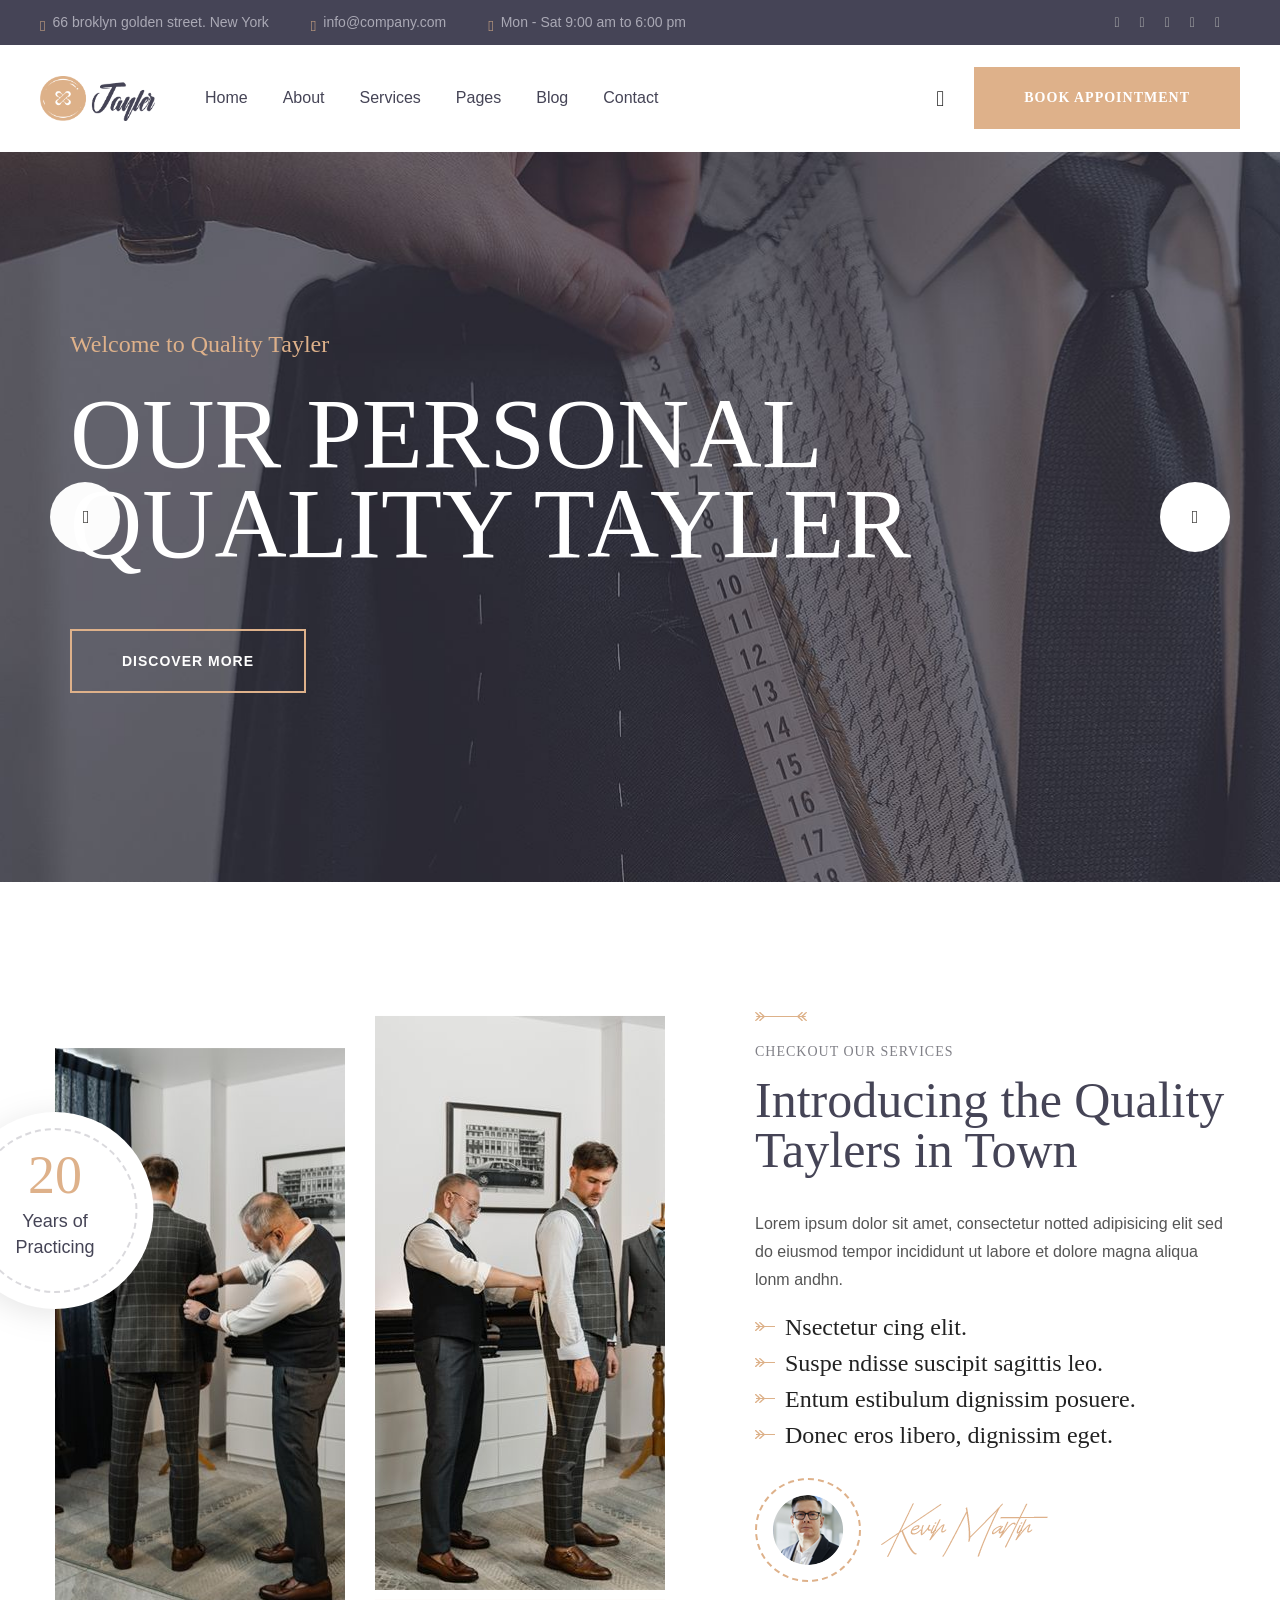
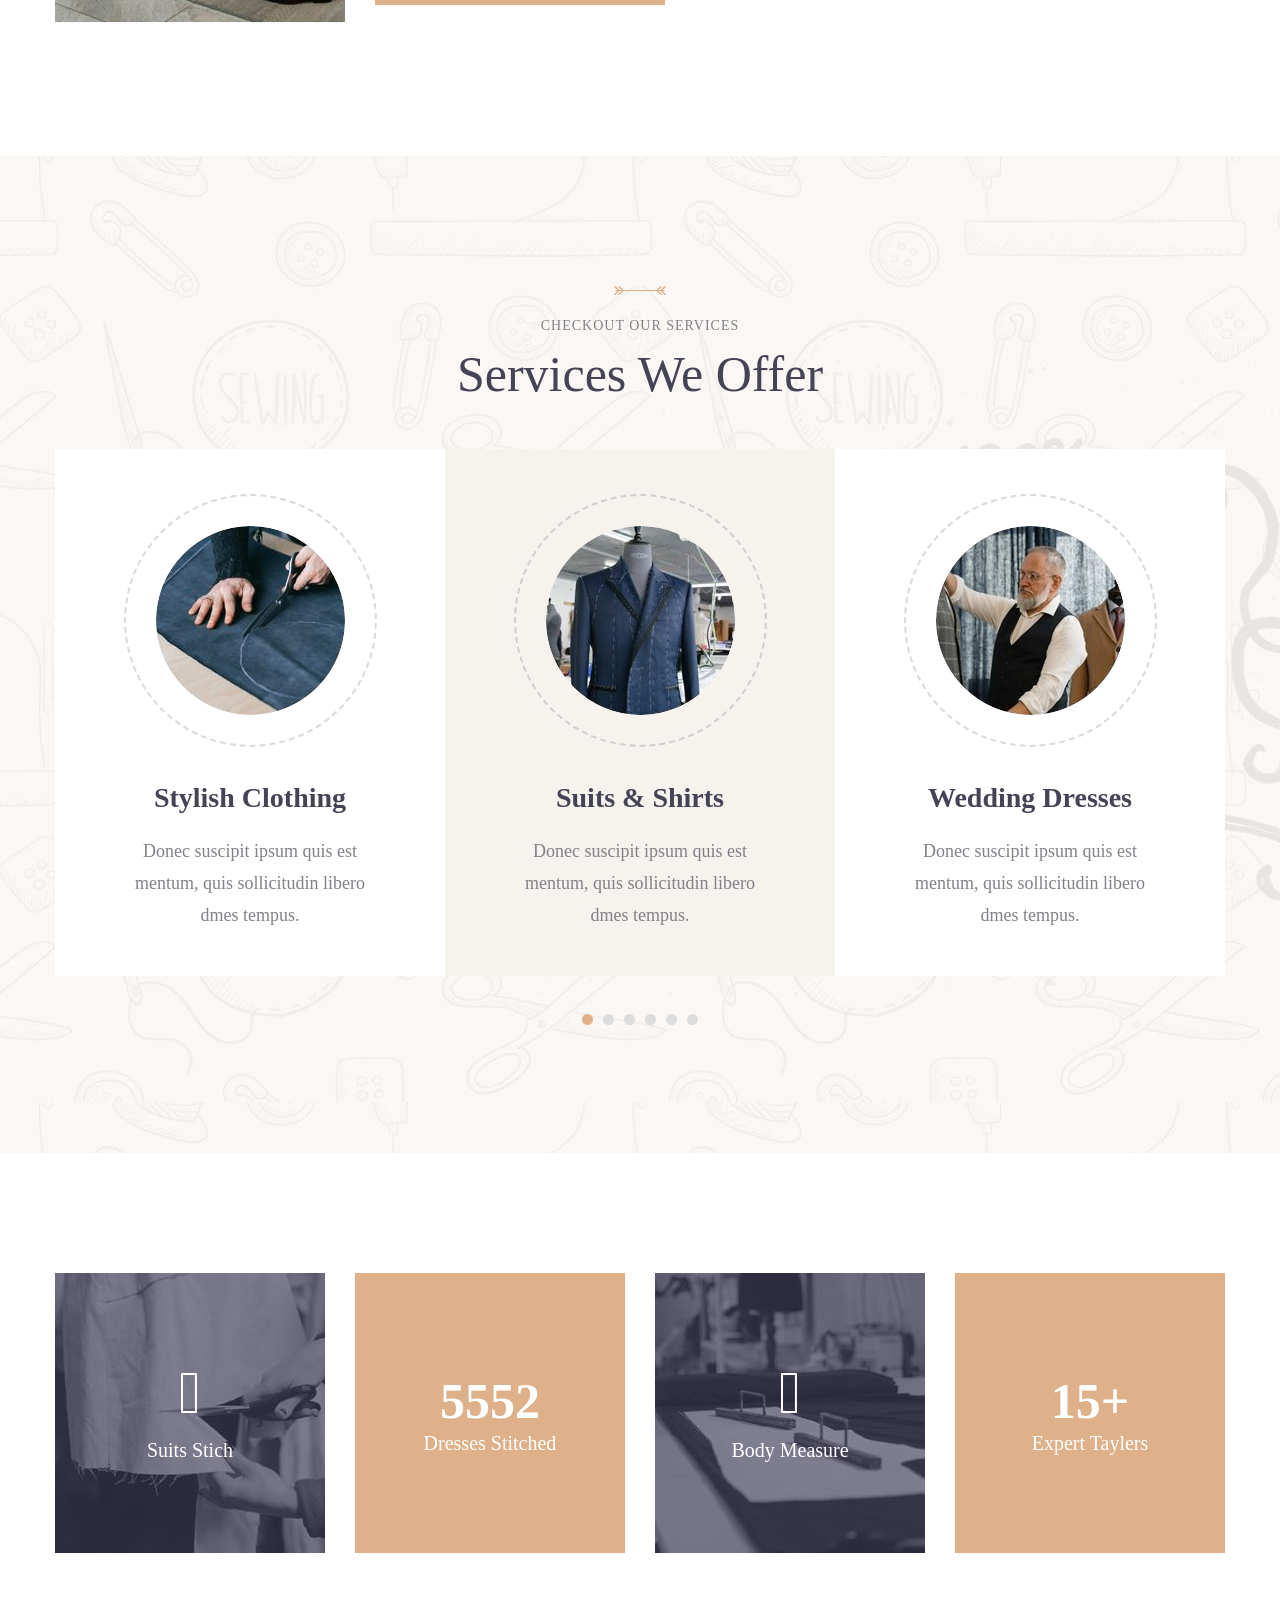
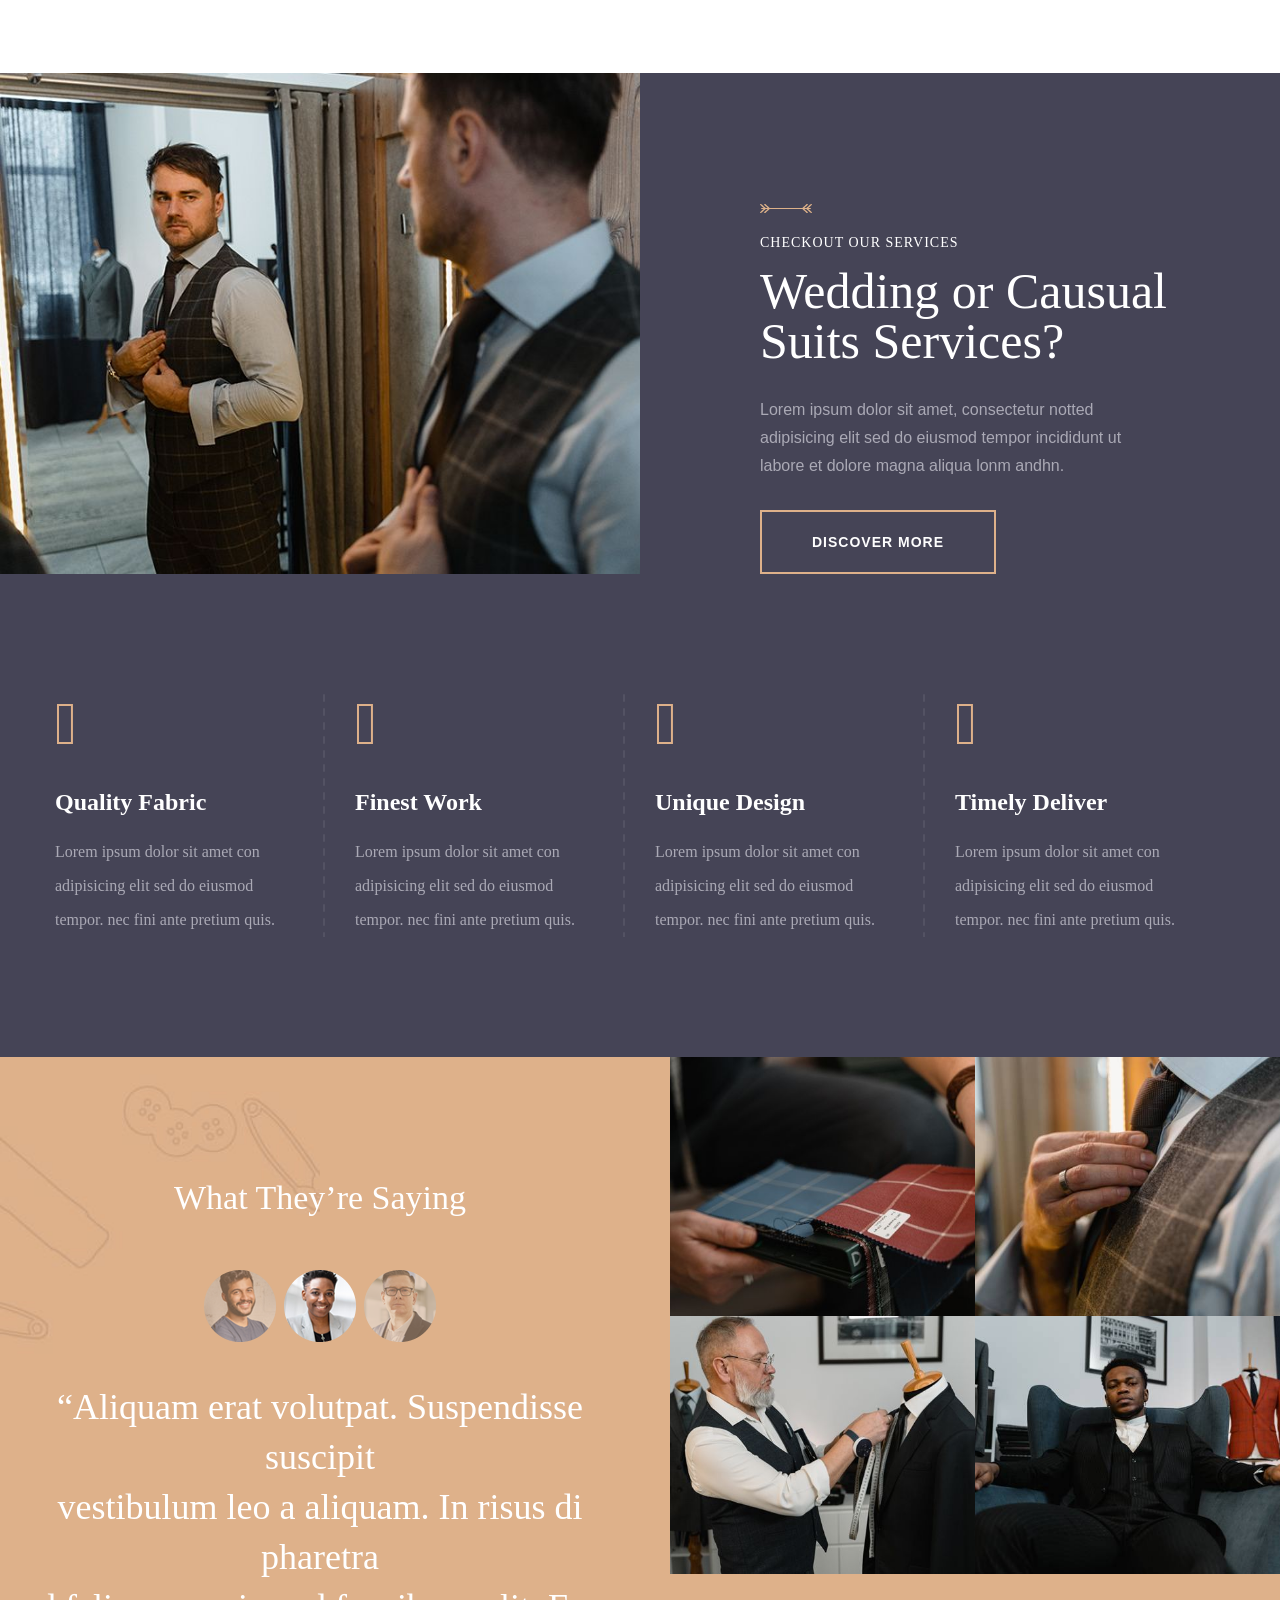
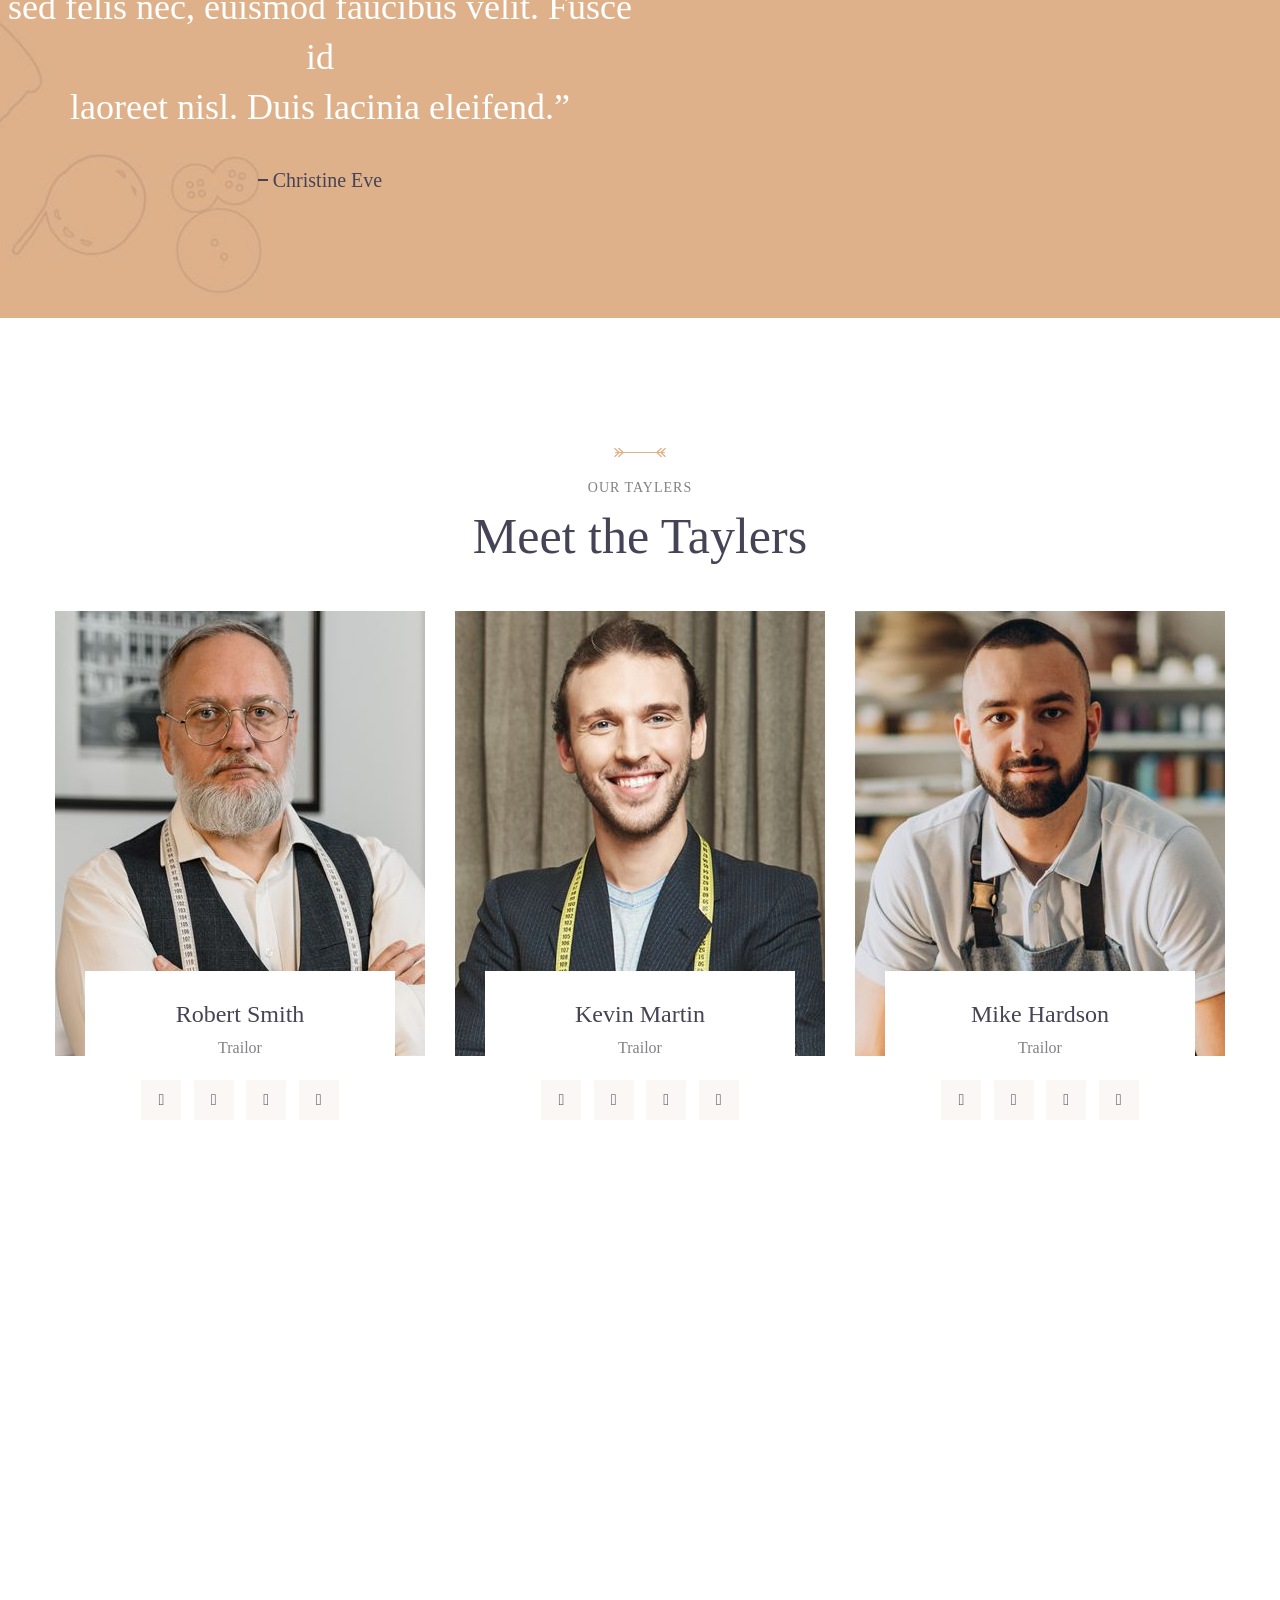
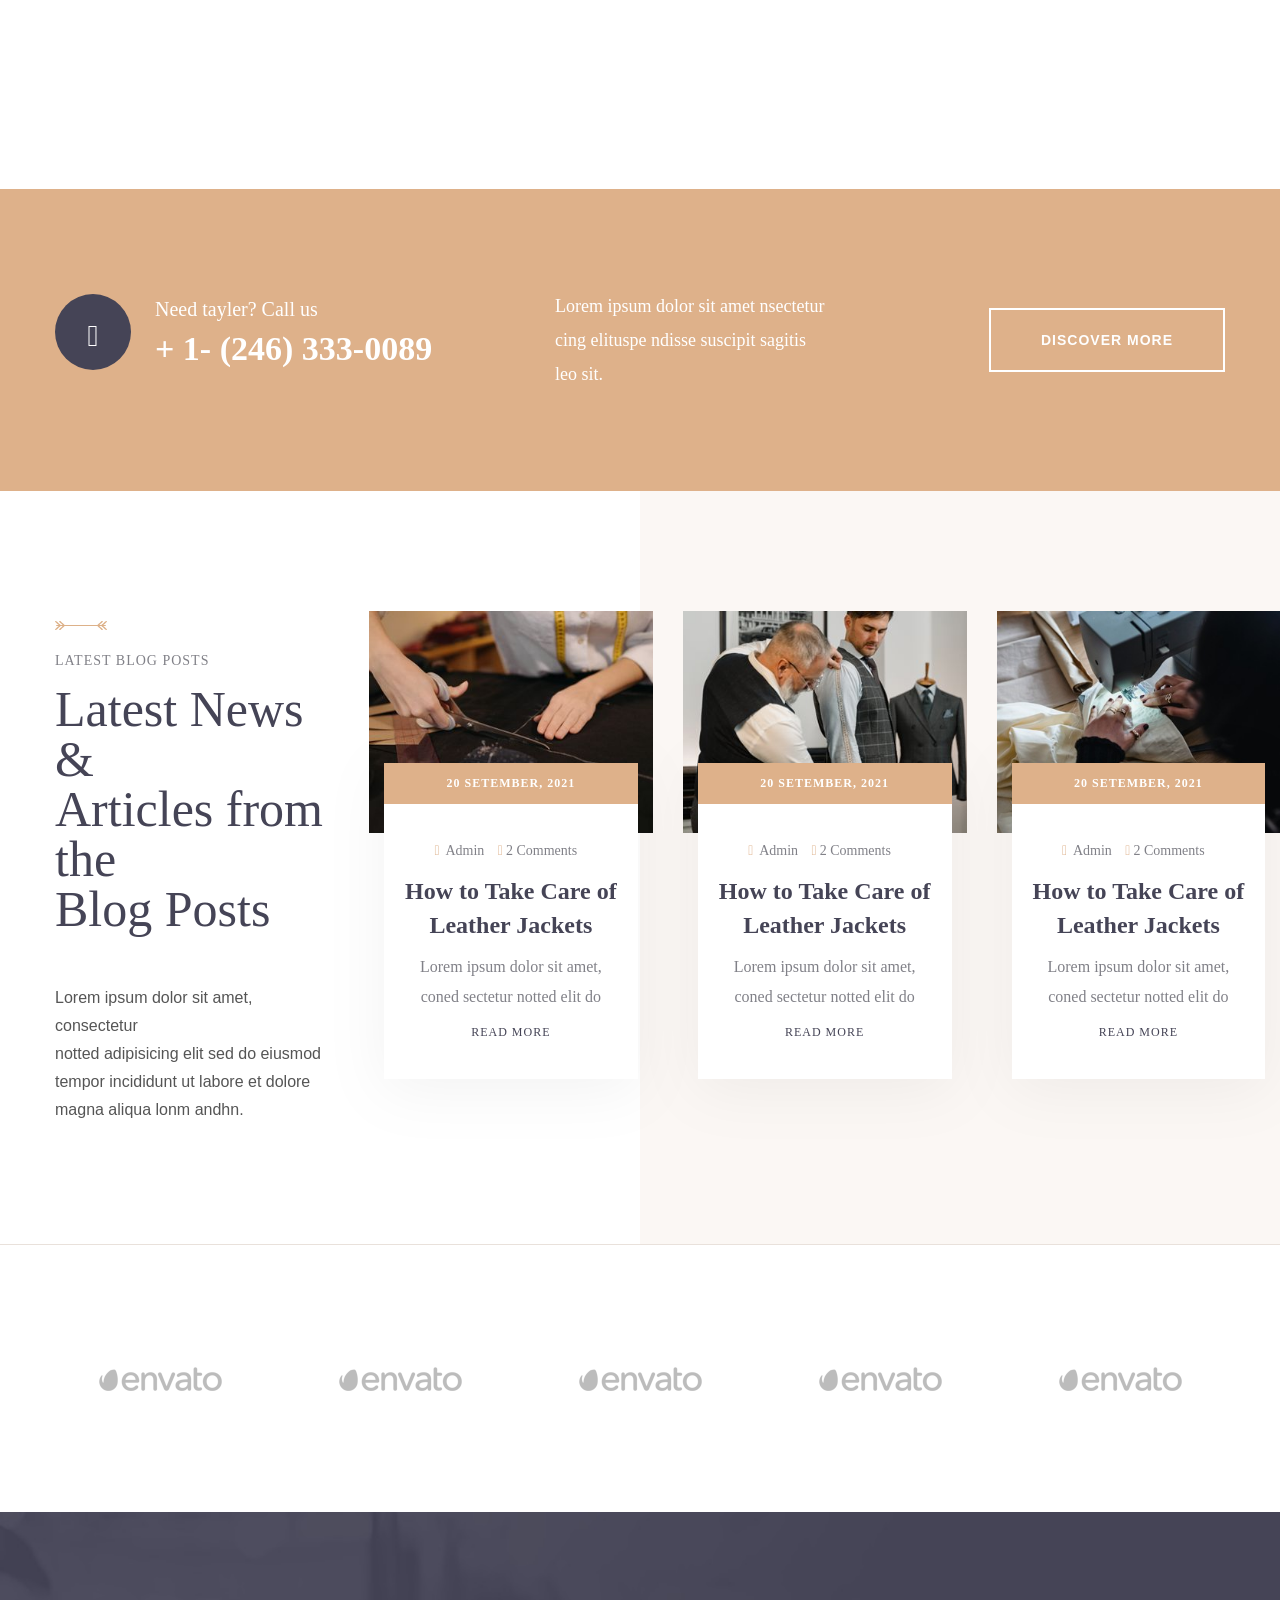
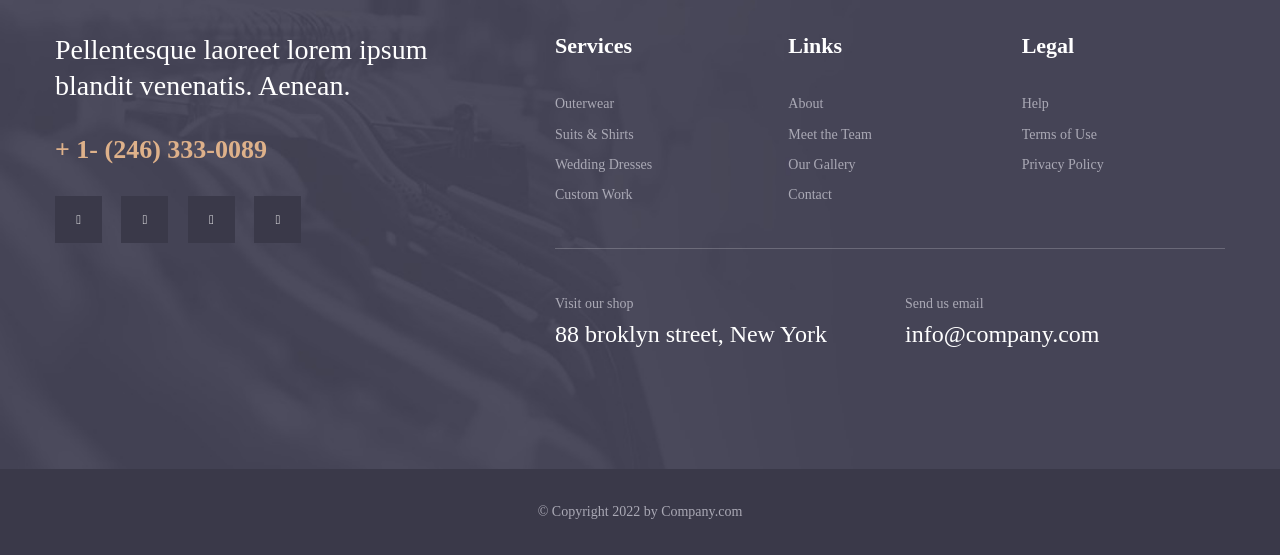
==== commit 3e18d3bf: "ss" ====
--- a/index.html
+++ b/index.html
@@ -1,811 +1,811 @@
-<!DOCTYPE html>
-<html lang="en">
-
-<head>
-    <meta charset="utf-8">
-    <title>Tayler Taylers HTML Template</title>
-    <!-- Stylesheets -->
-    <link href="assets/css/bootstrap.css" rel="stylesheet">
-    <link href="assets/css/style.css" rel="stylesheet">
-    <!-- Responsive File -->
-    <link href="assets/css/responsive.css" rel="stylesheet">
-    <!-- Color File -->
-    <link href="assets/css/color.css" rel="stylesheet">
-
-    <link rel="preconnect" href="https://fonts.googleapis.com">
-    <link rel="preconnect" href="https://fonts.gstatic.com" crossorigin>
-    <link rel="preconnect" href="https://fonts.googleapis.com">
-    <link rel="preconnect" href="https://fonts.gstatic.com" crossorigin>
-    <link href="https://fonts.googleapis.com/css2?family=Crimson+Text:wght@400;600;700&family=DM+Sans:wght@400;500;700&display=swap" rel="stylesheet">
-
-    <link rel="shortcut icon" href="assets/images/favicon.png" type="image/x-icon">
-    <link rel="icon" href="assets/images/favicon.png" type="image/x-icon">
-
-    <!-- Responsive -->
-    <meta http-equiv="X-UA-Compatible" content="IE=edge">
-    <meta name="viewport" content="width=device-width, initial-scale=1.0, maximum-scale=1.0, user-scalable=0">
-    <!--[if lt IE 9]><script src="https://cdnjs.cloudflare.com/ajax/libs/html5shiv/3.7.3/html5shiv.js"></script><![endif]-->
-    <!--[if lt IE 9]><script src="js/respond.js"></script><![endif]-->
-</head>
-
-<body>
-
-    <div class="page-wrapper">
-
-        <!-- Main Header -->
-        <header class="main-header header-style-one">
-
-            <!-- Header Top -->
-            <div class="header-top">
-                <div class="auto-container">
-                    <div class="inner-container">
-                        <div class="left-column">
-                            <ul class="contact-info">
-                                <li><i class="flaticon-pin"></i>66 broklyn golden street. New York</li>
-                                <li><a href="mailto:info@company.com"><i class="flaticon-email"></i>info@company.com</a></li>
-                                <li><i class="flaticon-clock"></i>Mon - Sat 9:00 am to 6:00 pm</li>
-                            </ul>
-                        </div>
-                        <div class="right-column">
-                            <ul class="social-icon">
-                                <li><a href="#"><i class="fab fa-facebook-f"></i></a></li>
-                                <li><a href="#"><i class="fab fa-twitter"></i></a></li>
-                                <li><a href="#"><i class="fab fa-instagram"></i></a></li>
-                                <li><a href="#"><i class="fab fa-linkedin-in"></i></a></li>
-                                <li><a href="#"><i class="fab fa-google-plus-g"></i></a></li>
-                            </ul>
-                        </div>
-                    </div>
-                </div>
-            </div>
-
-            <!-- Header Upper -->
-            <div class="header-upper">
-                <div class="auto-container">
-                    <div class="inner-container">
-                        <div class="left-column">
-                            <!--Logo-->
-                            <div class="logo-box">
-                                <div class="logo"><a href="index.html"><img src="assets/images/logo-dark.png" alt=""></a></div>
-                            </div>
-                            <!--Nav Box-->
-                            <div class="nav-outer">
-                                <!--Mobile Navigation Toggler-->
-                                <div class="mobile-nav-toggler"><img src="assets/images/icons/icon-bar.png" alt=""></div>
-
-                                <!-- Main Menu -->
-                                <nav class="main-menu navbar-expand-md navbar-light">
-                                    <div class="collapse navbar-collapse show clearfix" id="navbarSupportedContent">
-                                        <ul class="navigation">
-                                            <li class="dropdown"><a href="index.html">Home</a>
-                                                <ul>
-                                                    <li><a href="index.html">Home Page 01</a></li>
-                                                    <li><a href="index-2.html">Home Page 02</a></li>
-                                                </ul>
-                                            </li>
-                                            <li><a href="about.html">About</a></li>
-                                            <li class="dropdown"><a href="#">Services</a>
-                                                <ul>
-                                                    <li><a href="services.html">Our Services</a>
-                                                    </li>
-                                                    <li><a href="outerwear.html">Outerwear</a></li>
-                                                    <li><a href="suits-shirts.html">Suits & Shirts</a></li>
-                                                    <li><a href="wedding-dresses.html">Wedding Dresses</a></li>
-                                                    <li><a href="custom-work.html">Custom Work</a></li>
-                                                    <li><a href="stylish-clothing.html">Stylish Clothing</a></li>
-                                                    <li><a href="accessories.html">Accessories</a></li>
-                                                </ul>
-                                            </li>
-                                            <li class="dropdown"><a href="#">Pages</a>
-                                                <ul>
-                                                    <li><a href="team.html">Taylers</a></li>
-                                                    <li><a href="gallery.html">Gallery</a></li>
-                                                    <li><a href="faq.html">FAQ</a></li>
-                                                    <li><a href="404.html">404 Page</a></li>
-                                                </ul>
-                                            </li>
-                                            <li class="dropdown"><a href="#">Blog</a>
-                                                <ul>
-                                                    <li><a href="blog.html">Blog </a></li>
-                                                    <li><a href="blog-details.html">Blog Details</a></li>
-                                                </ul>
-                                            </li>
-                                            <li><a href="contact.html">Contact</a></li>
-                                        </ul>
-                                    </div>
-                                </nav>
-                            </div>
-                        </div>
-                        <div class="right-column">
-                            <div class="navbar-right">
-                                <div class="contact-info">
-                                    <div class="icon"><i class="flaticon-phone-call"></i></div>
-                                    <div class="content">
-                                        <h5>Call Anytime</h5>
-                                        <h4><a href="tel:+1(700)3330088">+ 1- (246) 333-0089</a></h4>
-                                    </div>
-                                </div>
-                                <button type="button" class="theme-btn search-toggler"><i class="flaticon-magnifying-glass"></i></button>
-                                <div class="link-btn"><a href="contact.html" class="theme-btn btn-style-two"><span>book appointment</span></a></div>
-                            </div>
-                        </div>
-                    </div>
-                </div>
-            </div>
-            <!--End Header Upper-->
-
-            <!-- Sticky Header  -->
-            <div class="sticky-header">
-                <div class="header-upper">
-                    <div class="auto-container">
-                        <div class="inner-container">
-                            <!--Logo-->
-                            <div class="logo-box">
-                                <div class="logo"><a href="index.html"><img src="assets/images/logo-dark.png" alt=""></a></div>
-                            </div>
-                            <div class="right-column">
-                                <!--Nav Box-->
-                                <div class="nav-outer">
-                                    <!--Mobile Navigation Toggler-->
-                                    <div class="mobile-nav-toggler"><img src="assets/images/icons/icon-bar.png" alt=""></div>
-
-                                    <!-- Main Menu -->
-                                    <nav class="main-menu navbar-expand-md navbar-light">
-                                    </nav>
-                                </div>
-                                <div class="navbar-right">
-                                    <button type="button" class="theme-btn search-toggler"><i class="flaticon-magnifying-glass"></i></button>
-                                </div>
-                            </div>
-                        </div>
-                    </div>
-                </div>
-            </div>
-            <!-- End Sticky Menu -->
-
-            <!-- Mobile Menu  -->
-            <div class="mobile-menu">
-                <div class="menu-backdrop"></div>
-                <div class="close-btn"><i class="icon fal fa-times"></i></div>
-
-                <nav class="menu-box">
-                    <div class="nav-logo"><a href="index.html"><img src="assets/images/logo-light.png" alt="" title=""></a></div>
-                    <div class="menu-outer">
-                        <!--Here Menu Will Come Automatically Via Javascript / Same Menu as in Header-->
-                    </div>
-                    <!--Social Links-->
-                    <div class="social-links">
-                        <ul class="clearfix">
-                            <li><a href="#"><span class="fab fa-twitter"></span></a></li>
-                            <li><a href="#"><span class="fab fa-facebook-square"></span></a></li>
-                            <li><a href="#"><span class="fab fa-pinterest-p"></span></a></li>
-                            <li><a href="#"><span class="fab fa-instagram"></span></a></li>
-                            <li><a href="#"><span class="fab fa-youtube"></span></a></li>
-                        </ul>
-                    </div>
-                </nav>
-            </div>
-            <!-- End Mobile Menu -->
-
-            <div class="nav-overlay">
-                <div class="cursor"></div>
-                <div class="cursor-follower"></div>
-            </div>
-        </header>
-        <!-- End Main Header -->
-
-        <!--Search Popup-->
-        <div id="search-popup" class="search-popup">
-            <div class="close-search theme-btn"><i class="fal fa-times"></i></div>
-            <div class="popup-inner">
-                <div class="overlay-layer"></div>
-                <div class="search-form">
-                    <form method="post" action="index.html">
-                        <div class="form-group">
-                            <fieldset>
-                                <input type="search" class="form-control" name="search-input" value="" placeholder="Search Here" required>
-                                <input type="submit" value="Search Now!" class="theme-btn">
-                            </fieldset>
-                        </div>
-                    </form>
-                </div>
-            </div>
-        </div>
-
-        <!-- Bnner Section -->
-        <section class="banner-section">
-            <div class="swiper-container banner-slider">
-                <div class="swiper-wrapper">
-                    <!-- Slide Item -->
-                    <div class="swiper-slide" style="background-image: url(assets/images/main-slider/image-1.jpg);">
-                        <div class="content-outer">
-                            <div class="content-box">
-                                <div class="inner">
-                                    <h4>Welcome to Quality Tayler</h4>
-                                    <h1>our Personal <br> Quality tayler</h1>
-                                    <div class="link-box">
-                                        <a href="services.html" class="theme-btn btn-style-one"><span>discover more</span></a>
-                                    </div>
-                                </div>
-                            </div>
-                        </div>
-                    </div>
-                    <!-- Slide Item -->
-                    <div class="swiper-slide" style="background-image: url(assets/images/main-slider/image-2.jpg);">
-                        <div class="content-outer">
-                            <div class="content-box">
-                                <div class="inner">
-                                    <h4>Welcome to Quality Tayler</h4>
-                                    <h1>Create your <br> own Personal Style</h1>
-                                    <div class="link-box">
-                                        <a href="services.html" class="theme-btn btn-style-one"><span>discover more</span></a>
-                                    </div>
-                                </div>
-                            </div>
-                        </div>
-                    </div>
-                </div>
-            </div>
-            <div class="banner-slider-nav">
-                <div class="banner-slider-control banner-slider-button-prev"><span><i class="fas fa-arrow-right"></i></span></div>
-                <div class="banner-slider-control banner-slider-button-next"><span><i class="fas fa-arrow-right"></i></span> </div>
-            </div>
-        </section>
-        <!-- End Bnner Section -->
-
-        <!-- Welcome Section -->
-        <section class="welcome-section">
-            <div class="auto-container">
-                <div class="row">
-                    <div class="col-lg-7">
-                        <div class="image-block wow fadeInUp" data-wow-delay="0ms" data-wow-duration="1500ms">
-                            <div class="row">
-                                <div class="col-md-6">
-                                    <div class="image-one" data-parallax='{"y": -30}'><img src="assets/images/resource/image-2.jpg" alt=""></div>
-                                </div>
-                                <div class="col-md-6">
-                                    <div class="image-two" data-parallax='{"y": 30}'><img src="assets/images/resource/image-1.jpg" alt=""></div>
-                                </div>
-                            </div>
-                            <div class="experience-year">
-                                <h3>20</h3>Years of <br>Practicing </div>
-                        </div>
-                    </div>
-                    <div class="col-lg-5">
-                        <div class="sec-title-box wow fadeInUp" data-wow-delay="0ms" data-wow-duration="1500ms">
-                            <div class="sec-title-dec"><img src="assets//images/shape/shape-1.png" alt=""></div>
-                            <div class="sub-title">Checkout our services</div>
-                            <h2 class="sec-title mb-35">Introducing the Quality Taylers in Town</h2>
-                        </div>
-                        <div class="text">Lorem ipsum dolor sit amet, consectetur notted adipisicing elit sed do eiusmod tempor incididunt ut labore et dolore magna aliqua lonm andhn.</div>
-                        <ul class="list">
-                            <li><img src="assets/images/shape/shape-2.png" alt=""> Nsectetur cing elit.</li>
-                            <li><img src="assets/images/shape/shape-2.png" alt="">Suspe ndisse suscipit sagittis leo.</li>
-                            <li><img src="assets/images/shape/shape-2.png" alt="">Entum estibulum dignissim posuere.</li>
-                            <li><img src="assets/images/shape/shape-2.png" alt="">Donec eros libero, dignissim eget.</li>
-                        </ul>
-                        <div class="author-wrapper wow fadeInUp" data-wow-delay="0ms" data-wow-duration="1500ms">
-                            <div class="author-thumb"><img src="assets/images/resource/image-1.png" alt=""></div>
-                            <div class="signature"><img src="assets/images/resource/image-2.png" alt=""></div>
-                        </div>
-                    </div>
-                </div>
-            </div>
-        </section>
-
-        <!-- Our services -->
-        <section class="services-section" style="background-image: url(assets/images/background/bg-2.jpg);">
-            <div class="auto-container">
-                <div class="sec-title-box text-center">
-                    <div class="sec-title-dec"><img src="assets//images/shape/shape-1.png" alt=""></div>
-                    <div class="sub-title">Checkout our services</div>
-                    <h2 class="sec-title">Services We Offer</h2>
-                </div>
-                <div class="theme_carousel owl-theme owl-carousel owl-style-one" data-options='{"loop": true, "margin": 0, "autoheight":true, "lazyload":true, "nav": true, "dots": true, "autoplay": true, "autoplayTimeout": 6000, "smartSpeed": 1000, "responsive":{ "0" :{ "items": "1" }, "480" :{ "items" : "1" }, "600" :{ "items" : "2" }, "768" :{ "items" : "2" } , "992":{ "items" : "3", "center": true }, "1200":{ "items" : "3", "center": true }}}'>
-                    <div class="col-lg-12 service-block-one">
-                        <div class="inner-box wow fadeInUp" data-wow-delay="0ms" data-wow-duration="1500ms">
-                            <div class="image img_hover_1"><img src="assets/images/resource/image-3.jpg" alt=""></div>
-                            <h4><a href="suits-shirts.html">Suits & Shirts</a></h4>
-                            <div class="text">Donec suscipit ipsum quis est <br> mentum, quis sollicitudin libero <br> dmes tempus.</div>
-                        </div>
-                    </div>
-                    <div class="col-lg-12 service-block-one">
-                        <div class="inner-box wow fadeInUp" data-wow-delay="300ms" data-wow-duration="1500ms">
-                            <div class="image img_hover_1"><img src="assets/images/resource/image-4.jpg" alt=""></div>
-                            <h4><a href="wedding-dresses.html">Wedding Dresses</a></h4>
-                            <div class="text">Donec suscipit ipsum quis est <br> mentum, quis sollicitudin libero <br> dmes tempus.</div>
-                        </div>
-                    </div>
-                    <div class="col-lg-12 service-block-one">
-                        <div class="inner-box wow fadeInUp" data-wow-delay="300ms" data-wow-duration="1500ms">
-                            <div class="image img_hover_1"><img src="assets/images/resource/image-5.jpg" alt=""></div>
-                            <h4><a href="stylish-clothing.html">Stylish Clothing</a></h4>
-                            <div class="text">Donec suscipit ipsum quis est <br> mentum, quis sollicitudin libero <br> dmes tempus.</div>
-                        </div>
-                    </div>
-                    <div class="col-lg-12 service-block-one">
-                        <div class="inner-box wow fadeInUp" data-wow-delay="0ms" data-wow-duration="1500ms">
-                            <div class="image img_hover_1"><img src="assets/images/resource/image-3.jpg" alt=""></div>
-                            <h4><a href="suits-shirts.html">Suits & Shirts</a></h4>
-                            <div class="text">Donec suscipit ipsum quis est <br> mentum, quis sollicitudin libero <br> dmes tempus.</div>
-                        </div>
-                    </div>
-                    <div class="col-lg-12 service-block-one">
-                        <div class="inner-box wow fadeInUp" data-wow-delay="300ms" data-wow-duration="1500ms">
-                            <div class="image img_hover_1"><img src="assets/images/resource/image-4.jpg" alt=""></div>
-                            <h4><a href="wedding-dresses.html">Wedding Dresses</a></h4>
-                            <div class="text">Donec suscipit ipsum quis est <br> mentum, quis sollicitudin libero <br> dmes tempus.</div>
-                        </div>
-                    </div>
-                    <div class="col-lg-12 service-block-one">
-                        <div class="inner-box wow fadeInUp" data-wow-delay="300ms" data-wow-duration="1500ms">
-                            <div class="image img_hover_1"><img src="assets/images/resource/image-5.jpg" alt=""></div>
-                            <h4><a href="stylish-clothing.html">Stylish Clothing</a></h4>
-                            <div class="text">Donec suscipit ipsum quis est <br> mentum, quis sollicitudin libero <br> dmes tempus.</div>
-                        </div>
-                    </div>
-                </div>
-            </div>
-        </section>
-
-        <!-- Funfacts -->
-        <section class="funfacts-section">
-            <div class="auto-container">
-                <div class="row">
-                    <div class="col-lg-6">
-                        <div class="row">
-                            <div class="col-md-6">
-                                <div class="funfacts-block wow fadeInUp" data-wow-delay="300ms" data-wow-duration="1500ms" style="background-image: url(assets/images/resource/image-6.jpg);">
-                                    <div class="content-middle">
-                                        <div class="funfacts-block_icon"><i class="flaticon-suit"></i></div>
-                                        <h4 class="funfacts-block_title">Suits Stich</h4>
-                                    </div>
-                                </div>
-                            </div>
-                            <div class="col-md-6">
-                                <div class="funfacts-block wow fadeInDown" data-wow-delay="300ms" data-wow-duration="1500ms">
-                                    <div class="content-middle">
-                                        <div class="count-outer count-box funfacts-block_number">
-                                            <span class="count-text" data-speed="3000" data-stop="8800">0</span>
-                                        </div>
-                                        <h4 class="funfacts-block_title">Dresses Stitched</h4>
-                                    </div>
-                                </div>
-                            </div>
-                        </div>
-                    </div>
-                    <div class="col-lg-6">
-                        <div class="row">
-                            <div class="col-md-6">
-                                <div class="funfacts-block wow fadeInUp" data-wow-delay="300ms" data-wow-duration="1500ms" style="background-image: url(assets/images/resource/image-7.jpg);">
-                                    <div class="content-middle">
-                                        <div class="funfacts-block_icon"><i class="flaticon-measuring"></i></div>
-                                        <h4 class="funfacts-block_title">Body Measure</h4>
-                                    </div>
-                                </div>
-                            </div>
-                            <div class="col-md-6">
-                                <div class="funfacts-block wow fadeInDown" data-wow-delay="300ms" data-wow-duration="1500ms">
-                                    <div class="content-middle">
-                                        <div class="count-outer count-box funfacts-block_number">
-                                            <span class="count-text" data-speed="3000" data-stop="24">0</span><span class="plus">+</span>
-                                        </div>
-                                        <h4 class="funfacts-block_title">Expert Taylers</h4>
-                                    </div>
-                                </div>
-                            </div>
-                        </div>
-                    </div>
-                </div>
-            </div>
-        </section>
-
-        <!-- Services two -->
-        <section class="services-two-section pt-0">
-            <div class="top-area">
-                <div class="auto-container full-width">
-                    <div class="row no-gutters">
-                        <div class="col-lg-6 image-bg" style="background-image: url(assets/images/resource/image-8.jpg);">
-                            <div class="image d-lg-none"><img src="assets/images/resource/image-8.jpg" alt=""></div>
-                        </div>
-                        <div class="col-lg-6">
-                            <div class="inner-container">
-                                <div class="sec-title-dec"><img src="assets//images/shape/shape-1.png" alt=""></div>
-                                <div class="sub-title light">Checkout our services</div>
-                                <h2 class="sec-title light mb-30">Wedding or Causual <br> Suits Services?</h2>
-                                <div class="text light mb-30">Lorem ipsum dolor sit amet, consectetur notted <br> adipisicing elit sed do eiusmod tempor incididunt ut <br> labore et dolore magna aliqua lonm andhn.</div>
-                                <div class="link-btn"><a href="services.html" class="btn-style-one">discover more</a></div>
-                            </div>
-                        </div>
-                    </div>
-                </div>
-            </div>
-            <div class="bottom-area">
-                <div class="auto-container">
-                    <div class="row">
-                        <div class="col-lg-3 col-md-6">
-                            <div class="service-block-two wow fadeInDown" data-wow-delay="0ms" data-wow-duration="1500ms">
-                                <div class="service-block-two_icon"><i class="flaticon-botton"></i></div>
-                                <h4 class="service-block-two_title">Quality Fabric</h4>
-                                <div class="service-block-two_text">Lorem ipsum dolor sit amet con adipisicing elit sed do eiusmod tempor. nec fini ante pretium quis.</div>
-                            </div>
-                        </div>
-                        <div class="col-lg-3 col-md-6">
-                            <div class="service-block-two wow fadeInDown" data-wow-delay="300ms" data-wow-duration="1500ms">
-                                <div class="service-block-two_icon"><i class="flaticon-seam-ripper"></i></div>
-                                <h4 class="service-block-two_title">Finest Work</h4>
-                                <div class="service-block-two_text">Lorem ipsum dolor sit amet con adipisicing elit sed do eiusmod tempor. nec fini ante pretium quis.</div>
-                            </div>
-                        </div>
-                        <div class="col-lg-3 col-md-6">
-                            <div class="service-block-two wow fadeInDown" data-wow-delay="500ms" data-wow-duration="1500ms">
-                                <div class="service-block-two_icon"><i class="flaticon-embroidery"></i></div>
-                                <h4 class="service-block-two_title">Unique Design</h4>
-                                <div class="service-block-two_text">Lorem ipsum dolor sit amet con adipisicing elit sed do eiusmod tempor. nec fini ante pretium quis.</div>
-                            </div>
-                        </div>
-                        <div class="col-lg-3 col-md-6">
-                            <div class="service-block-two wow fadeInDown" data-wow-delay="700ms" data-wow-duration="1500ms">
-                                <div class="service-block-two_icon"><i class="flaticon-thread"></i></div>
-                                <h4 class="service-block-two_title">Timely Deliver</h4>
-                                <div class="service-block-two_text">Lorem ipsum dolor sit amet con adipisicing elit sed do eiusmod tempor. nec fini ante pretium quis.</div>
-                            </div>
-                        </div>
-                    </div>
-                </div>
-            </div>
-        </section>
-
-        <!-- Testimonials -->
-        <section class="testimonials-section">
-            <div class="auto-container full-width">
-                <div class="row no-gutters">
-                    <div class="col-xl-6">
-                        <div class="testimonial-block-wrapper">
-                            <div class="sec-bg" style="background-image: url(assets/images/background/bg-1.jpg);"></div>
-                            <div class="testimonial-block">
-                                <h4 class="testimonial-block_title">What They’re Saying</h4>
-                                <div class="swiper-container testimonial-thumbs">
-                                    <div class="swiper-wrapper">
-                                        <div class="swiper-slide">
-                                            <div class="author-thumb"><img src="assets/images/resource/image-3.png" alt=""></div>
-                                        </div>
-                                        <div class="swiper-slide">
-                                            <div class="author-thumb"><img src="assets/images/resource/image-4.png" alt=""></div>
-                                        </div>
-                                        <div class="swiper-slide">
-                                            <div class="author-thumb"><img src="assets/images/resource/image-5.png" alt=""></div>
-                                        </div>
-                                    </div>
-                                </div>
-                                <!-- Swiper -->
-                                <div class="swiper-container testimonial-content">
-                                    <div class="swiper-wrapper">
-                                        <div class="swiper-slide">
-                                            <div class="testimonial-block_text">“Aliquam erat volutpat. Suspendisse suscipit <br> vestibulum leo a aliquam. In risus di pharetra <br> sed felis nec, euismod faucibus velit. Fusce id <br> laoreet nisl. Duis lacinia eleifend.”</div>
-                                            <div class="testimonial-block_name"> Christine Eve</div>
-                                        </div>
-                                        <div class="swiper-slide">
-                                            <div class="testimonial-block_text">“Aliquam erat volutpat. Suspendisse suscipit <br> vestibulum leo a aliquam. In risus di pharetra <br> sed felis nec, euismod faucibus velit. Fusce id <br> laoreet nisl. Duis lacinia eleifend.”</div>
-                                            <div class="testimonial-block_name"> Christine Eve</div>
-                                        </div>
-                                        <div class="swiper-slide">
-                                            <div class="testimonial-block_text">“Aliquam erat volutpat. Suspendisse suscipit <br> vestibulum leo a aliquam. In risus di pharetra <br> sed felis nec, euismod faucibus velit. Fusce id <br> laoreet nisl. Duis lacinia eleifend.”</div>
-                                            <div class="testimonial-block_name"> Christine Eve</div>
-                                        </div>
-                                    </div>
-                                </div>
-                            </div>
-                        </div>
-                    </div>
-                    <div class="col-xl-6">
-                        <div class="ml-lg-30">
-                            <div class="row no-gutters">
-                                <div class="col-lg-6">
-                                    <div class="image-100 img_hover_3"><img src="assets/images/resource/image-9.jpg" alt=""></div>
-                                </div>
-                                <div class="col-lg-6">
-                                    <div class="image-100 img_hover_3"><img src="assets/images/resource/image-25.jpg" alt=""></div>
-                                </div>
-                                <div class="col-lg-6">
-                                    <div class="image-100 img_hover_3"><img src="assets/images/resource/image-10.jpg" alt=""></div>
-                                </div>
-                                <div class="col-lg-6">
-                                    <div class="image-100 img_hover_3"><img src="assets/images/resource/image-26.jpg" alt=""></div>
-                                </div>
-                            </div>
-                        </div>
-                    </div>
-                </div>
-            </div>
-        </section>
-
-        <!-- Our Team Section -->
-        <section class="our-team-section">
-            <div class="auto-container">
-                <div class="sec-title-box text-center">
-                    <div class="sec-title-dec"><img src="assets//images/shape/shape-1.png" alt=""></div>
-                    <div class="sub-title">Our taylers</div>
-                    <h2 class="sec-title">Meet the Taylers</h2>
-                </div>
-                <div class="row">
-                    <div class="col-lg-4 col-md-6 team-block-one">
-                        <div class="inner-box">
-                            <div class="team-block-one_image img_hover_1"><img src="assets/images/resource/image-11.jpg" alt=""></div>
-                            <div class="team-block-one_lower-content">
-                                <div class="team-block-one_name">Robert Smith</div>
-                                <div class="team-block-one_designation">Trailor</div>
-                                <ul class="team-block-one_social-links">
-                                    <li><a href="#"><i class="fab fa-twitter"></i></a></li>
-                                    <li><a href="#"><i class="fab fa-facebook-f"></i></a></li>
-                                    <li><a href="#"><i class="fab fa-pinterest-p"></i></a></li>
-                                    <li><a href="#"><i class="fab fa-instagram"></i></a></li>
-                                </ul>
-                            </div>
-                        </div>
-                    </div>
-                    <div class="col-lg-4 col-md-6 team-block-one">
-                        <div class="inner-box">
-                            <div class="team-block-one_image img_hover_1"><img src="assets/images/resource/image-12.jpg" alt=""></div>
-                            <div class="team-block-one_lower-content">
-                                <div class="team-block-one_name">Kevin Martin</div>
-                                <div class="team-block-one_designation">Trailor</div>
-                                <ul class="team-block-one_social-links">
-                                    <li><a href="#"><i class="fab fa-twitter"></i></a></li>
-                                    <li><a href="#"><i class="fab fa-facebook-f"></i></a></li>
-                                    <li><a href="#"><i class="fab fa-pinterest-p"></i></a></li>
-                                    <li><a href="#"><i class="fab fa-instagram"></i></a></li>
-                                </ul>
-                            </div>
-                        </div>
-                    </div>
-                    <div class="col-lg-4 col-md-6 team-block-one">
-                        <div class="inner-box">
-                            <div class="team-block-one_image img_hover_1"><img src="assets/images/resource/image-13.jpg" alt=""></div>
-                            <div class="team-block-one_lower-content">
-                                <div class="team-block-one_name">Mike Hardson</div>
-                                <div class="team-block-one_designation">Trailor</div>
-                                <ul class="team-block-one_social-links">
-                                    <li><a href="#"><i class="fab fa-twitter"></i></a></li>
-                                    <li><a href="#"><i class="fab fa-facebook-f"></i></a></li>
-                                    <li><a href="#"><i class="fab fa-pinterest-p"></i></a></li>
-                                    <li><a href="#"><i class="fab fa-instagram"></i></a></li>
-                                </ul>
-                            </div>
-                        </div>
-                    </div>
-                </div>
-            </div>
-        </section>
-
-        <!-- Map Section -->
-        <section class="map-section pb-0 pt-0">
-            <div class="auto-container full-width">
-                <div class="contact-map">
-                    <iframe src="https://www.google.com/maps/embed?pb=!1m18!1m12!1m3!1d55945.16225505631!2d-73.90847969206546!3d40.66490264739892!2m3!1f0!2f0!3f0!3m2!1i1024!2i768!4f13.1!3m3!1m2!1s0x89c24fa5d33f083b%3A0xc80b8f06e177fe62!2sNew%20York%2C%20NY%2C%20USA!5e0!3m2!1sen!2sbd!4v1601263396347!5m2!1sen!2sbd"
-                        width="600" height="500" frameborder="0" style="border:0; width: 100%" allowfullscreen="" aria-hidden="false" tabindex="0"></iframe>
-                </div>
-            </div>
-        </section>
-
-        <!-- Cta -->
-        <section class="cta-section">
-            <div class="auto-container">
-                <div class="row">
-                    <div class="col-lg-5">
-                        <div class="cta-block-one_icon-box">
-                            <div class="cta-block-one_icon"><i class="flaticon-phone-call"></i></div>
-                            <div class="cta-block-one_text-two">Need tayler? Call us</div>
-                            <a class="cta-block-one_phone" href="tel:+1-(246)3330089">+ 1- (246) 333-0089</a>
-                        </div>
-                    </div>
-                    <div class="col-lg-7">
-                        <div class="cta-block-one_inner-box">
-                            <div class="cta-block-one_text">Lorem ipsum dolor sit amet nsectetur <br> cing elituspe ndisse suscipit sagitis <br> leo sit.</div>
-                            <div class="link-btn"><a href="contact.html" class="theme-btn btn-style-one cta-block-one_btn">discover more</a></div>
-                        </div>
-                    </div>
-                </div>
-            </div>
-        </section>
-
-        <!-- News Section -->
-        <section class="news-section">
-            <div class="left-outer-container">
-                <div class="row">
-                    <div class="col-xl-3">
-                        <div class="sec-title-box wow fadeInUp" data-wow-delay="0ms" data-wow-duration="1500ms">
-                            <div class="sec-title-dec"><img src="assets//images/shape/shape-1.png" alt=""></div>
-                            <div class="sub-title">Latest Blog Posts</div>
-                            <h2 class="sec-title">Latest News & <br> Articles from the <br> Blog Posts</h2>
-                            <div class="text mb-30">Lorem ipsum dolor sit amet, consectetur <br> notted adipisicing elit sed do eiusmod <br> tempor incididunt ut labore et dolore <br> magna aliqua lonm andhn.</div>
-                        </div>
-                    </div>
-                    <div class="col-xl-9">
-                        <div class="theme_carousel owl-theme owl-carousel owl-style-one" data-options='{"loop": true, "center": false, "margin": 30, "autoheight":true, "lazyload":true, "nav": true, "dots": true, "autoplay": true, "autoplayTimeout": 6000, "smartSpeed": 1000, "responsive":{ "0" :{ "items": "1" }, "480" :{ "items" : "1" }, "600" :{ "items" : "2" }, "768" :{ "items" : "2" } , "992":{ "items" : "3" }, "1200":{ "items" : "3" }}}'>
-                            <div class="col-lg-12 news-block-one">
-                                <div class="news-block-one_inner-box">
-                                    <div class="news-block-one_image image-100 img_hover_3"><img src="assets/images/resource/news-1.jpg" alt=""></div>
-                                    <div class="news-block-one_lower-content">
-                                        <div class="news-block-one_date">20 Setember, 2021</div>
-                                        <div class="news-block-one_box">
-                                            <div class="news-block-one_post-meta"> <i class="fal fa-user-circle"></i> <span>Admin</span> <i class="fal fa-comments"></i><span>2 Comments</span> </div>
-                                            <h4 class="news-block-one_title"><a href="blog-details.html">How to Take Care of <br> Leather Jackets</a></h4>
-                                            <div class="news-block-one_text">Lorem ipsum dolor sit amet, coned sectetur notted elit do</div>
-                                            <div class="button-link"><a href="blog-details.html" class="news-block-one_read_more_link">Read More</a></div>
-                                        </div>
-                                    </div>
-                                </div>
-                            </div>
-                            <div class="col-lg-12 news-block-one">
-                                <div class="news-block-one_inner-box">
-                                    <div class="news-block-one_image image-100 img_hover_3"><img src="assets/images/resource/news-2.jpg" alt=""></div>
-                                    <div class="news-block-one_lower-content">
-                                        <div class="news-block-one_date">20 Setember, 2021</div>
-                                        <div class="news-block-one_box">
-                                            <div class="news-block-one_post-meta"> <i class="fal fa-user-circle"></i> <span>Admin</span> <i class="fal fa-comments"></i><span>2 Comments</span> </div>
-                                            <h4 class="news-block-one_title"><a href="blog-details.html">How to Take Care of <br> Leather Jackets</a></h4>
-                                            <div class="news-block-one_text">Lorem ipsum dolor sit amet, coned sectetur notted elit do</div>
-                                            <div class="button-link"><a href="blog-details.html" class="news-block-one_read_more_link">Read More</a></div>
-                                        </div>
-                                    </div>
-                                </div>
-                            </div>
-                            <div class="col-lg-12 news-block-one">
-                                <div class="news-block-one_inner-box">
-                                    <div class="news-block-one_image image-100 img_hover_3"><img src="assets/images/resource/news-3.jpg" alt=""></div>
-                                    <div class="news-block-one_lower-content">
-                                        <div class="news-block-one_date">20 Setember, 2021</div>
-                                        <div class="news-block-one_box">
-                                            <div class="news-block-one_post-meta"> <i class="fal fa-user-circle"></i> <span>Admin</span> <i class="fal fa-comments"></i><span>2 Comments</span> </div>
-                                            <h4 class="news-block-one_title"><a href="blog-details.html">How to Take Care of <br> Leather Jackets</a></h4>
-                                            <div class="news-block-one_text">Lorem ipsum dolor sit amet, coned sectetur notted elit do</div>
-                                            <div class="button-link"><a href="blog-details.html" class="news-block-one_read_more_link">Read More</a></div>
-                                        </div>
-                                    </div>
-                                </div>
-                            </div>
-                        </div>
-                    </div>
-                </div>
-            </div>
-        </section>
-
-        <!-- Client Logo -->
-        <section class="client-logo">
-            <div class="auto-container">
-                <div class="theme_carousel owl-theme owl-carousel" data-options='{"loop": true, "center": false, "margin": 30, "autoheight":true, "lazyload":true, "nav": true, "dots": true, "autoplay": true, "autoplayTimeout": 6000, "smartSpeed": 1000, "responsive":{ "0" :{ "items": "1" }, "480" :{ "items" : "1" }, "600" :{ "items" : "2" }, "768" :{ "items" : "3" } , "992":{ "items" : "4" }, "1200":{ "items" : "5" }}}'>
-                    <div class="column">
-                        <div class="image"><img src="assets/images/client-logo/client-logo.png" alt=""></div>
-                    </div>
-                    <div class="column">
-                        <div class="image"><img src="assets/images/client-logo/client-logo.png" alt=""></div>
-                    </div>
-                    <div class="column">
-                        <div class="image"><img src="assets/images/client-logo/client-logo.png" alt=""></div>
-                    </div>
-                    <div class="column">
-                        <div class="image"><img src="assets/images/client-logo/client-logo.png" alt=""></div>
-                    </div>
-                    <div class="column">
-                        <div class="image"><img src="assets/images/client-logo/client-logo.png" alt=""></div>
-                    </div>
-                </div>
-            </div>
-        </section>
-
-        <footer class="main-footer" style="background-image: url(assets/images/background/bg-6.jpg);">
-            <div class="auto-container">
-                <!--Widgets Section-->
-                <div class="widgets-section">
-                    <div class="row">
-
-                        <!--Column-->
-                        <div class="column col-lg-5 col-md-12">
-                            <div class="widget about-widget">
-                                <div class="about-widget_text">
-                                    Pellentesque laoreet lorem ipsum <br>blandit venenatis. Aenean.
-                                </div>
-                                <div class="about-widget_phone"><a href="tel:+1-(246)3330089">+ 1- (246) 333-0089</a></div>
-                                <ul class="about-widget_social-links">
-                                    <li><a href="#"><i class="fab fa-twitter"></i></a></li>
-                                    <li><a href="#"><i class="fab fa-facebook-f"></i></a></li>
-                                    <li><a href="#"><i class="fab fa-pinterest-p"></i></a></li>
-                                    <li><a href="#"><i class="fab fa-instagram"></i></a></li>
-                                </ul>
-                            </div>
-                        </div>
-
-                        <!--Column-->
-                        <div class="column col-lg-7 col-md-12">
-                            <div class="row">
-                                <div class="col-md-4">
-                                    <div class="widget links-widget">
-                                        <h4 class="widget-title">Services</h4>
-                                        <div class="widget-content">
-                                            <ul>
-                                                <li><a href="outerwear.html">Outerwear</a></li>
-                                                <li><a href="suits-shirts.html">Suits & Shirts</a></li>
-                                                <li><a href="wedding-dresses.html">Wedding Dresses</a></li>
-                                                <li><a href="custom-work.html">Custom Work</a></li>
-                                            </ul>
-                                        </div>
-                                    </div>
-                                </div>
-                                <div class="col-md-4">
-                                    <div class="widget links-widget">
-                                        <h4 class="widget-title">Links</h4>
-                                        <div class="widget-content">
-                                            <ul>
-                                                <li><a href="about.html">About</a></li>
-                                                <li><a href="team.html">Meet the Team</a></li>
-                                                <li><a href="gallery.html">Our Gallery</a></li>
-                                                <li><a href="contact.html">Contact</a></li>
-                                            </ul>
-                                        </div>
-                                    </div>
-                                </div>
-                                <div class="col-md-4">
-                                    <div class="widget links-widget">
-                                        <h4 class="widget-title">Legal</h4>
-                                        <div class="widget-content">
-                                            <ul>
-                                                <li><a href="about.html">Help</a></li>
-                                                <li><a href="about.html">Terms of Use</a></li>
-                                                <li><a href="about.html">Privacy Policy</a></li>
-                                            </ul>
-                                        </div>
-                                    </div>
-                                </div>
-                            </div>
-                            <div class="footer-border-bottom mb-40"></div>
-                            <div class="row">
-                                <div class="col-md-6">
-                                    <div class="contact-widget_address-title">Visit our shop</div>
-                                    <div class="contact-widget_address mb-40"> 88 broklyn street, New York</div>
-                                </div>
-                                <div class="col-md-6">
-                                    <div class="contact-widget_mail-title">Send us email</div>
-                                    <div class="contact-widget_mail mb-40"><a href="mailto:info@company.com">info@company.com</a></div>
-                                </div>
-                            </div>
-                        </div>
-
-                    </div>
-                </div>
-            </div>
-            <!-- Footer Bottom -->
-            <div class="footer-bottom">
-                <div class="auto-container">
-                    <div class="copyright">© Copyright 2022 by Company.com</div>
-                </div>
-            </div>
-        </footer>
-
-    </div>
-    <!--End pagewrapper-->
-
-    <!--Scroll to top-->
-    <div class="scroll-to-top"><a href="# " class="back-to-top " data-wow-duration="1.0s " data-wow-delay="1.0s "><i class="fa fa-angle-up "></i></a></div>
-
-    <script src="assets/js/jquery.js"></script>
-    <script src="assets/js/popper.min.js"></script>
-    <script src="assets/js/bootstrap.min.js"></script>
-    <script src="assets/js/bootstrap-select.min.js"></script>
-    <script src="assets/js/jquery.fancybox.js"></script>
-    <script src="assets/js/isotope.js"></script>
-    <script src="assets/js/owl.js"></script>
-    <script src="assets/js/appear.js"></script>
-    <script src="assets/js/wow.js"></script>
-    <script src="assets/js/scrollbar.js"></script>
-    <script src="assets/js/TweenMax.min.js"></script>
-    <script src="assets/js/swiper.min.js"></script>
-    <script src="assets/js/jquery.ajaxchimp.min.js"></script>
-    <script src="assets/js/parallax-scroll.js"></script>
-
-    <script src="assets/js/script.js"></script>
-
-
-</body>
-
+<!DOCTYPE html>
+<html lang="en">
+
+<head>
+    <meta charset="utf-8">
+    <title>Tayler Taylers HTML Template</title>
+    <!-- Stylesheets -->
+    <link href="assets/css/bootstrap.css" rel="stylesheet">
+    <link href="assets/css/style.css" rel="stylesheet">
+    <!-- Responsive File -->
+    <link href="assets/css/responsive.css" rel="stylesheet">
+    <!-- Color File -->
+    <link href="assets/css/color.css" rel="stylesheet">
+
+    <link rel="preconnect" href="https://fonts.googleapis.com">
+    <link rel="preconnect" href="https://fonts.gstatic.com" crossorigin>
+    <link rel="preconnect" href="https://fonts.googleapis.com">
+    <link rel="preconnect" href="https://fonts.gstatic.com" crossorigin>
+    <link href="https://fonts.googleapis.com/css2?family=Crimson+Text:wght@400;600;700&family=DM+Sans:wght@400;500;700&display=swap" rel="stylesheet">
+
+    <link rel="shortcut icon" href="assets/images/favicon.png" type="image/x-icon">
+    <link rel="icon" href="assets/images/favicon.png" type="image/x-icon">
+
+    <!-- Responsive -->
+    <meta http-equiv="X-UA-Compatible" content="IE=edge">
+    <meta name="viewport" content="width=device-width, initial-scale=1.0, maximum-scale=1.0, user-scalable=0">
+    <!--[if lt IE 9]><script src="https://cdnjs.cloudflare.com/ajax/libs/html5shiv/3.7.3/html5shiv.js"></script><![endif]-->
+    <!--[if lt IE 9]><script src="js/respond.js"></script><![endif]-->
+</head>
+
+<body>
+
+    <div class="page-wrapper">
+
+        <!-- Main Header -->
+        <header class="main-header header-style-one">
+
+            <!-- Header Top -->
+            <div class="header-top">
+                <div class="auto-container">
+                    <div class="inner-container">
+                        <div class="left-column">
+                            <ul class="contact-info">
+                                <li><i class="flaticon-pin"></i>66 broklyn golden street. New York</li>
+                                <li><a href="mailto:info@company.com"><i class="flaticon-email"></i>info@company.com</a></li>
+                                <li><i class="flaticon-clock"></i>Mon - Sat 9:00 am to 6:00 pm</li>
+                            </ul>
+                        </div>
+                        <div class="right-column">
+                            <ul class="social-icon">
+                                <li><a href="#"><i class="fab fa-facebook-f"></i></a></li>
+                                <li><a href="#"><i class="fab fa-twitter"></i></a></li>
+                                <li><a href="#"><i class="fab fa-instagram"></i></a></li>
+                                <li><a href="#"><i class="fab fa-linkedin-in"></i></a></li>
+                                <li><a href="#"><i class="fab fa-google-plus-g"></i></a></li>
+                            </ul>
+                        </div>
+                    </div>
+                </div>
+            </div>
+
+            <!-- Header Upper -->
+            <div class="header-upper">
+                <div class="auto-container">
+                    <div class="inner-container">
+                        <div class="left-column">
+                            <!--Logo-->
+                            <div class="logo-box">
+                                <div class="logo"><a href="index.html"><img src="assets/images/logo-dark.png" alt=""></a></div>
+                            </div>
+                            <!--Nav Box-->
+                            <div class="nav-outer">
+                                <!--Mobile Navigation Toggler-->
+                                <div class="mobile-nav-toggler"><img src="assets/images/icons/icon-bar.png" alt=""></div>
+
+                                <!-- Main Menu -->
+                                <nav class="main-menu navbar-expand-md navbar-light">
+                                    <div class="collapse navbar-collapse show clearfix" id="navbarSupportedContent">
+                                        <ul class="navigation">
+                                            <li class="dropdown"><a href="index.html">Home</a>
+                                                <ul>
+                                                    <li><a href="index.html">Home Page 01</a></li>
+                                                    <li><a href="index-2.html">Home Page 02</a></li>
+                                                </ul>
+                                            </li>
+                                            <li><a href="about.html">About</a></li>
+                                            <li class="dropdown"><a href="#">Services</a>
+                                                <ul>
+                                                    <li><a href="services.html">Our Services</a>
+                                                    </li>
+                                                    <li><a href="outerwear.html">Outerwear</a></li>
+                                                    <li><a href="suits-shirts.html">Suits & Shirts</a></li>
+                                                    <li><a href="wedding-dresses.html">Wedding Dresses</a></li>
+                                                    <li><a href="custom-work.html">Custom Work</a></li>
+                                                    <li><a href="stylish-clothing.html">Stylish Clothing</a></li>
+                                                    <li><a href="accessories.html">Accessories</a></li>
+                                                </ul>
+                                            </li>
+                                            <li class="dropdown"><a href="#">Pages</a>
+                                                <ul>
+                                                    <li><a href="team.html">Taylers</a></li>
+                                                    <li><a href="gallery.html">Gallery</a></li>
+                                                    <li><a href="faq.html">FAQ</a></li>
+                                                    <li><a href="404.html">404 Page</a></li>
+                                                </ul>
+                                            </li>
+                                            <li class="dropdown"><a href="#">Blog</a>
+                                                <ul>
+                                                    <li><a href="blog.html">Blog </a></li>
+                                                    <li><a href="blog-details.html">Blog Details</a></li>
+                                                </ul>
+                                            </li>
+                                            <li><a href="contact.html">Contact</a></li>
+                                        </ul>
+                                    </div>
+                                </nav>
+                            </div>
+                        </div>
+                        <div class="right-column">
+                            <div class="navbar-right">
+                                <div class="contact-info">
+                                    <div class="icon"><i class="flaticon-phone-call"></i></div>
+                                    <div class="content">
+                                        <h5>Call Anytime</h5>
+                                        <h4><a href="tel:+1(700)3330088">+ 1- (246) 333-0089</a></h4>
+                                    </div>
+                                </div>
+                                <button type="button" class="theme-btn search-toggler"><i class="flaticon-magnifying-glass"></i></button>
+                                <div class="link-btn"><a href="contact.html" class="theme-btn btn-style-two"><span>book appointment</span></a></div>
+                            </div>
+                        </div>
+                    </div>
+                </div>
+            </div>
+            <!--End Header Upper-->
+
+            <!-- Sticky Header  -->
+            <div class="sticky-header">
+                <div class="header-upper">
+                    <div class="auto-container">
+                        <div class="inner-container">
+                            <!--Logo-->
+                            <div class="logo-box">
+                                <div class="logo"><a href="index.html"><img src="assets/images/logo-dark.png" alt=""></a></div>
+                            </div>
+                            <div class="right-column">
+                                <!--Nav Box-->
+                                <div class="nav-outer">
+                                    <!--Mobile Navigation Toggler-->
+                                    <div class="mobile-nav-toggler"><img src="assets/images/icons/icon-bar.png" alt=""></div>
+
+                                    <!-- Main Menu -->
+                                    <nav class="main-menu navbar-expand-md navbar-light">
+                                    </nav>
+                                </div>
+                                <div class="navbar-right">
+                                    <button type="button" class="theme-btn search-toggler"><i class="flaticon-magnifying-glass"></i></button>
+                                </div>
+                            </div>
+                        </div>
+                    </div>
+                </div>
+            </div>
+            <!-- End Sticky Menu -->
+
+            <!-- Mobile Menu  -->
+            <div class="mobile-menu">
+                <div class="menu-backdrop"></div>
+                <div class="close-btn"><i class="icon fal fa-times"></i></div>
+
+                <nav class="menu-box">
+                    <div class="nav-logo"><a href="index.html"><img src="assets/images/logo-light.png" alt="" title=""></a></div>
+                    <div class="menu-outer">
+                        <!--Here Menu Will Come Automatically Via Javascript / Same Menu as in Header-->
+                    </div>
+                    <!--Social Links-->
+                    <div class="social-links">
+                        <ul class="clearfix">
+                            <li><a href="#"><span class="fab fa-twitter"></span></a></li>
+                            <li><a href="#"><span class="fab fa-facebook-square"></span></a></li>
+                            <li><a href="#"><span class="fab fa-pinterest-p"></span></a></li>
+                            <li><a href="#"><span class="fab fa-instagram"></span></a></li>
+                            <li><a href="#"><span class="fab fa-youtube"></span></a></li>
+                        </ul>
+                    </div>
+                </nav>
+            </div>
+            <!-- End Mobile Menu -->
+
+            <div class="nav-overlay">
+                <div class="cursor"></div>
+                <div class="cursor-follower"></div>
+            </div>
+        </header>
+        <!-- End Main Header -->
+
+        <!--Search Popup-->
+        <div id="search-popup" class="search-popup">
+            <div class="close-search theme-btn"><i class="fal fa-times"></i></div>
+            <div class="popup-inner">
+                <div class="overlay-layer"></div>
+                <div class="search-form">
+                    <form method="post" action="index.html">
+                        <div class="form-group">
+                            <fieldset>
+                                <input type="search" class="form-control" name="search-input" value="" placeholder="Search Here" required>
+                                <input type="submit" value="Search Now!" class="theme-btn">
+                            </fieldset>
+                        </div>
+                    </form>
+                </div>
+            </div>
+        </div>
+
+        <!-- Bnner Section -->
+        <section class="banner-section">
+            <div class="swiper-container banner-slider">
+                <div class="swiper-wrapper">
+                    <!-- Slide Item -->
+                    <div class="swiper-slide" style="background-image: url(assets/images/main-slider/image-1.jpg);">
+                        <div class="content-outer">
+                            <div class="content-box">
+                                <div class="inner">
+                                    <h4>Welcome to Quality Tayler</h4>
+                                    <h1>our Personal <br> Quality tayler</h1>
+                                    <div class="link-box">
+                                        <a href="services.html" class="theme-btn btn-style-one"><span>discover more</span></a>
+                                    </div>
+                                </div>
+                            </div>
+                        </div>
+                    </div>
+                    <!-- Slide Item -->
+                    <div class="swiper-slide" style="background-image: url(assets/images/main-slider/image-2.jpg);">
+                        <div class="content-outer">
+                            <div class="content-box">
+                                <div class="inner">
+                                    <h4>Welcome to Quality Tayler</h4>
+                                    <h1>Create your <br> own Personal Style</h1>
+                                    <div class="link-box">
+                                        <a href="services.html" class="theme-btn btn-style-one"><span>discover more</span></a>
+                                    </div>
+                                </div>
+                            </div>
+                        </div>
+                    </div>
+                </div>
+            </div>
+            <div class="banner-slider-nav">
+                <div class="banner-slider-control banner-slider-button-prev"><span><i class="fas fa-arrow-right"></i></span></div>
+                <div class="banner-slider-control banner-slider-button-next"><span><i class="fas fa-arrow-right"></i></span> </div>
+            </div>
+        </section>
+        <!-- End Bnner Section -->
+
+        <!-- Welcome Section -->
+        <section class="welcome-section">
+            <div class="auto-container">
+                <div class="row">
+                    <div class="col-lg-7">
+                        <div class="image-block wow fadeInUp" data-wow-delay="0ms" data-wow-duration="1500ms">
+                            <div class="row">
+                                <div class="col-md-6">
+                                    <div class="image-one" data-parallax='{"y": -30}'><img src="assets/images/resource/image-2.jpg" alt=""></div>
+                                </div>
+                                <div class="col-md-6">
+                                    <div class="image-two" data-parallax='{"y": 30}'><img src="assets/images/resource/image-1.jpg" alt=""></div>
+                                </div>
+                            </div>
+                            <div class="experience-year">
+                                <h3>20</h3>Years of <br>Practicing </div>
+                        </div>
+                    </div>
+                    <div class="col-lg-5">
+                        <div class="sec-title-box wow fadeInUp" data-wow-delay="0ms" data-wow-duration="1500ms">
+                            <div class="sec-title-dec"><img src="assets//images/shape/shape-1.png" alt=""></div>
+                            <div class="sub-title">Checkout our services</div>
+                            <h2 class="sec-title mb-35">Introducing the Quality Taylers in Town</h2>
+                        </div>
+                        <div class="text">Lorem ipsum dolor sit amet, consectetur notted adipisicing elit sed do eiusmod tempor incididunt ut labore et dolore magna aliqua lonm andhn.</div>
+                        <ul class="list">
+                            <li><img src="assets/images/shape/shape-2.png" alt=""> Nsectetur cing elit.</li>
+                            <li><img src="assets/images/shape/shape-2.png" alt="">Suspe ndisse suscipit sagittis leo.</li>
+                            <li><img src="assets/images/shape/shape-2.png" alt="">Entum estibulum dignissim posuere.</li>
+                            <li><img src="assets/images/shape/shape-2.png" alt="">Donec eros libero, dignissim eget.</li>
+                        </ul>
+                        <div class="author-wrapper wow fadeInUp" data-wow-delay="0ms" data-wow-duration="1500ms">
+                            <div class="author-thumb"><img src="assets/images/resource/image-1.png" alt=""></div>
+                            <div class="signature"><img src="assets/images/resource/image-2.png" alt=""></div>
+                        </div>
+                    </div>
+                </div>
+            </div>
+        </section>
+
+        <!-- Our services -->
+        <section class="services-section" style="background-image: url(assets/images/background/bg-2.jpg);">
+            <div class="auto-container">
+                <div class="sec-title-box text-center">
+                    <div class="sec-title-dec"><img src="assets//images/shape/shape-1.png" alt=""></div>
+                    <div class="sub-title">Checkout our services</div>
+                    <h2 class="sec-title">Services We Offer</h2>
+                </div>
+                <div class="theme_carousel owl-theme owl-carousel owl-style-one" data-options='{"loop": true, "margin": 0, "autoheight":true, "lazyload":true, "nav": true, "dots": true, "autoplay": true, "autoplayTimeout": 6000, "smartSpeed": 1000, "responsive":{ "0" :{ "items": "1" }, "480" :{ "items" : "1" }, "600" :{ "items" : "2" }, "768" :{ "items" : "2" } , "992":{ "items" : "3", "center": true }, "1200":{ "items" : "3", "center": true }}}'>
+                    <div class="col-lg-12 service-block-one">
+                        <div class="inner-box wow fadeInUp" data-wow-delay="0ms" data-wow-duration="1500ms">
+                            <div class="image img_hover_1"><img src="assets/images/resource/image-3.jpg" alt=""></div>
+                            <h4><a href="suits-shirts.html">Suits & Shirts</a></h4>
+                            <div class="text">Donec suscipit ipsum quis est <br> mentum, quis sollicitudin libero <br> dmes tempus.</div>
+                        </div>
+                    </div>
+                    <div class="col-lg-12 service-block-one">
+                        <div class="inner-box wow fadeInUp" data-wow-delay="300ms" data-wow-duration="1500ms">
+                            <div class="image img_hover_1"><img src="assets/images/resource/image-4.jpg" alt=""></div>
+                            <h4><a href="wedding-dresses.html">Wedding Dresses</a></h4>
+                            <div class="text">Donec suscipit ipsum quis est <br> mentum, quis sollicitudin libero <br> dmes tempus.</div>
+                        </div>
+                    </div>
+                    <div class="col-lg-12 service-block-one">
+                        <div class="inner-box wow fadeInUp" data-wow-delay="300ms" data-wow-duration="1500ms">
+                            <div class="image img_hover_1"><img src="assets/images/resource/image-5.jpg" alt=""></div>
+                            <h4><a href="stylish-clothing.html">Stylish Clothing</a></h4>
+                            <div class="text">Donec suscipit ipsum quis est <br> mentum, quis sollicitudin libero <br> dmes tempus.</div>
+                        </div>
+                    </div>
+                    <div class="col-lg-12 service-block-one">
+                        <div class="inner-box wow fadeInUp" data-wow-delay="0ms" data-wow-duration="1500ms">
+                            <div class="image img_hover_1"><img src="assets/images/resource/image-3.jpg" alt=""></div>
+                            <h4><a href="suits-shirts.html">Suits & Shirts</a></h4>
+                            <div class="text">Donec suscipit ipsum quis est <br> mentum, quis sollicitudin libero <br> dmes tempus.</div>
+                        </div>
+                    </div>
+                    <div class="col-lg-12 service-block-one">
+                        <div class="inner-box wow fadeInUp" data-wow-delay="300ms" data-wow-duration="1500ms">
+                            <div class="image img_hover_1"><img src="assets/images/resource/image-4.jpg" alt=""></div>
+                            <h4><a href="wedding-dresses.html">Wedding Dresses</a></h4>
+                            <div class="text">Donec suscipit ipsum quis est <br> mentum, quis sollicitudin libero <br> dmes tempus.</div>
+                        </div>
+                    </div>
+                    <div class="col-lg-12 service-block-one">
+                        <div class="inner-box wow fadeInUp" data-wow-delay="300ms" data-wow-duration="1500ms">
+                            <div class="image img_hover_1"><img src="assets/images/resource/image-5.jpg" alt=""></div>
+                            <h4><a href="stylish-clothing.html">Stylish Clothing</a></h4>
+                            <div class="text">Donec suscipit ipsum quis est <br> mentum, quis sollicitudin libero <br> dmes tempus.</div>
+                        </div>
+                    </div>
+                </div>
+            </div>
+        </section>
+
+        <!-- Funfacts -->
+        <section class="funfacts-section">
+            <div class="auto-container">
+                <div class="row">
+                    <div class="col-lg-6">
+                        <div class="row">
+                            <div class="col-md-6">
+                                <div class="funfacts-block wow fadeInUp" data-wow-delay="300ms" data-wow-duration="1500ms" style="background-image: url(assets/images/resource/image-6.jpg);">
+                                    <div class="content-middle">
+                                        <div class="funfacts-block_icon"><i class="flaticon-suit"></i></div>
+                                        <h4 class="funfacts-block_title">Suits Stich</h4>
+                                    </div>
+                                </div>
+                            </div>
+                            <div class="col-md-6">
+                                <div class="funfacts-block wow fadeInDown" data-wow-delay="300ms" data-wow-duration="1500ms">
+                                    <div class="content-middle">
+                                        <div class="count-outer count-box funfacts-block_number">
+                                            <span class="count-text" data-speed="3000" data-stop="8800">0</span>
+                                        </div>
+                                        <h4 class="funfacts-block_title">Dresses Stitched</h4>
+                                    </div>
+                                </div>
+                            </div>
+                        </div>
+                    </div>
+                    <div class="col-lg-6">
+                        <div class="row">
+                            <div class="col-md-6">
+                                <div class="funfacts-block wow fadeInUp" data-wow-delay="300ms" data-wow-duration="1500ms" style="background-image: url(assets/images/resource/image-7.jpg);">
+                                    <div class="content-middle">
+                                        <div class="funfacts-block_icon"><i class="flaticon-measuring"></i></div>
+                                        <h4 class="funfacts-block_title">Body Measure</h4>
+                                    </div>
+                                </div>
+                            </div>
+                            <div class="col-md-6">
+                                <div class="funfacts-block wow fadeInDown" data-wow-delay="300ms" data-wow-duration="1500ms">
+                                    <div class="content-middle">
+                                        <div class="count-outer count-box funfacts-block_number">
+                                            <span class="count-text" data-speed="3000" data-stop="24">0</span><span class="plus">+</span>
+                                        </div>
+                                        <h4 class="funfacts-block_title">Expert Taylers</h4>
+                                    </div>
+                                </div>
+                            </div>
+                        </div>
+                    </div>
+                </div>
+            </div>
+        </section>
+
+        <!-- Services two -->
+        <section class="services-two-section pt-0">
+            <div class="top-area">
+                <div class="auto-container full-width">
+                    <div class="row no-gutters">
+                        <div class="col-lg-6 image-bg" style="background-image: url(assets/images/resource/image-8.jpg);">
+                            <div class="image d-lg-none"><img src="assets/images/resource/image-8.jpg" alt=""></div>
+                        </div>
+                        <div class="col-lg-6">
+                            <div class="inner-container">
+                                <div class="sec-title-dec"><img src="assets//images/shape/shape-1.png" alt=""></div>
+                                <div class="sub-title light">Checkout our services</div>
+                                <h2 class="sec-title light mb-30">Wedding or Causual <br> Suits Services?</h2>
+                                <div class="text light mb-30">Lorem ipsum dolor sit amet, consectetur notted <br> adipisicing elit sed do eiusmod tempor incididunt ut <br> labore et dolore magna aliqua lonm andhn.</div>
+                                <div class="link-btn"><a href="services.html" class="btn-style-one">discover more</a></div>
+                            </div>
+                        </div>
+                    </div>
+                </div>
+            </div>
+            <div class="bottom-area">
+                <div class="auto-container">
+                    <div class="row">
+                        <div class="col-lg-3 col-md-6">
+                            <div class="service-block-two wow fadeInDown" data-wow-delay="0ms" data-wow-duration="1500ms">
+                                <div class="service-block-two_icon"><i class="flaticon-botton"></i></div>
+                                <h4 class="service-block-two_title">Quality Fabric</h4>
+                                <div class="service-block-two_text">Lorem ipsum dolor sit amet con adipisicing elit sed do eiusmod tempor. nec fini ante pretium quis.</div>
+                            </div>
+                        </div>
+                        <div class="col-lg-3 col-md-6">
+                            <div class="service-block-two wow fadeInDown" data-wow-delay="300ms" data-wow-duration="1500ms">
+                                <div class="service-block-two_icon"><i class="flaticon-seam-ripper"></i></div>
+                                <h4 class="service-block-two_title">Finest Work</h4>
+                                <div class="service-block-two_text">Lorem ipsum dolor sit amet con adipisicing elit sed do eiusmod tempor. nec fini ante pretium quis.</div>
+                            </div>
+                        </div>
+                        <div class="col-lg-3 col-md-6">
+                            <div class="service-block-two wow fadeInDown" data-wow-delay="500ms" data-wow-duration="1500ms">
+                                <div class="service-block-two_icon"><i class="flaticon-embroidery"></i></div>
+                                <h4 class="service-block-two_title">Unique Design</h4>
+                                <div class="service-block-two_text">Lorem ipsum dolor sit amet con adipisicing elit sed do eiusmod tempor. nec fini ante pretium quis.</div>
+                            </div>
+                        </div>
+                        <div class="col-lg-3 col-md-6">
+                            <div class="service-block-two wow fadeInDown" data-wow-delay="700ms" data-wow-duration="1500ms">
+                                <div class="service-block-two_icon"><i class="flaticon-thread"></i></div>
+                                <h4 class="service-block-two_title">Timely Deliver</h4>
+                                <div class="service-block-two_text">Lorem ipsum dolor sit amet con adipisicing elit sed do eiusmod tempor. nec fini ante pretium quis.</div>
+                            </div>
+                        </div>
+                    </div>
+                </div>
+            </div>
+        </section>
+
+        <!-- Testimonials -->
+        <section class="testimonials-section">
+            <div class="auto-container full-width">
+                <div class="row no-gutters">
+                    <div class="col-xl-6">
+                        <div class="testimonial-block-wrapper">
+                            <div class="sec-bg" style="background-image: url(assets/images/background/bg-1.jpg);"></div>
+                            <div class="testimonial-block">
+                                <h4 class="testimonial-block_title">What They’re Saying</h4>
+                                <div class="swiper-container testimonial-thumbs">
+                                    <div class="swiper-wrapper">
+                                        <div class="swiper-slide">
+                                            <div class="author-thumb"><img src="assets/images/resource/image-3.png" alt=""></div>
+                                        </div>
+                                        <div class="swiper-slide">
+                                            <div class="author-thumb"><img src="assets/images/resource/image-4.png" alt=""></div>
+                                        </div>
+                                        <div class="swiper-slide">
+                                            <div class="author-thumb"><img src="assets/images/resource/image-5.png" alt=""></div>
+                                        </div>
+                                    </div>
+                                </div>
+                                <!-- Swiper -->
+                                <div class="swiper-container testimonial-content">
+                                    <div class="swiper-wrapper">
+                                        <div class="swiper-slide">
+                                            <div class="testimonial-block_text">“Aliquam erat volutpat. Suspendisse suscipit <br> vestibulum leo a aliquam. In risus di pharetra <br> sed felis nec, euismod faucibus velit. Fusce id <br> laoreet nisl. Duis lacinia eleifend.”</div>
+                                            <div class="testimonial-block_name"> Christine Eve</div>
+                                        </div>
+                                        <div class="swiper-slide">
+                                            <div class="testimonial-block_text">“Aliquam erat volutpat. Suspendisse suscipit <br> vestibulum leo a aliquam. In risus di pharetra <br> sed felis nec, euismod faucibus velit. Fusce id <br> laoreet nisl. Duis lacinia eleifend.”</div>
+                                            <div class="testimonial-block_name"> Christine Eve</div>
+                                        </div>
+                                        <div class="swiper-slide">
+                                            <div class="testimonial-block_text">“Aliquam erat volutpat. Suspendisse suscipit <br> vestibulum leo a aliquam. In risus di pharetra <br> sed felis nec, euismod faucibus velit. Fusce id <br> laoreet nisl. Duis lacinia eleifend.”</div>
+                                            <div class="testimonial-block_name"> Christine Eve</div>
+                                        </div>
+                                    </div>
+                                </div>
+                            </div>
+                        </div>
+                    </div>
+                    <div class="col-xl-6">
+                        <div class="ml-lg-30">
+                            <div class="row no-gutters">
+                                <div class="col-lg-6">
+                                    <div class="image-100 img_hover_3"><img src="assets/images/resource/image-9.jpg" alt=""></div>
+                                </div>
+                                <div class="col-lg-6">
+                                    <div class="image-100 img_hover_3"><img src="assets/images/resource/image-25.jpg" alt=""></div>
+                                </div>
+                                <div class="col-lg-6">
+                                    <div class="image-100 img_hover_3"><img src="assets/images/resource/image-10.jpg" alt=""></div>
+                                </div>
+                                <div class="col-lg-6">
+                                    <div class="image-100 img_hover_3"><img src="assets/images/resource/image-26.jpg" alt=""></div>
+                                </div>
+                            </div>
+                        </div>
+                    </div>
+                </div>
+            </div>
+        </section>
+
+        <!-- Our Team Section -->
+        <section class="our-team-section">
+            <div class="auto-container">
+                <div class="sec-title-box text-center">
+                    <div class="sec-title-dec"><img src="assets//images/shape/shape-1.png" alt=""></div>
+                    <div class="sub-title">Our taylers</div>
+                    <h2 class="sec-title">Meet the Taylers</h2>
+                </div>
+                <div class="row">
+                    <div class="col-lg-4 col-md-6 team-block-one">
+                        <div class="inner-box">
+                            <div class="team-block-one_image img_hover_1"><img src="assets/images/resource/image-11.jpg" alt=""></div>
+                            <div class="team-block-one_lower-content">
+                                <div class="team-block-one_name">Robert Smith</div>
+                                <div class="team-block-one_designation">Trailor</div>
+                                <ul class="team-block-one_social-links">
+                                    <li><a href="#"><i class="fab fa-twitter"></i></a></li>
+                                    <li><a href="#"><i class="fab fa-facebook-f"></i></a></li>
+                                    <li><a href="#"><i class="fab fa-pinterest-p"></i></a></li>
+                                    <li><a href="#"><i class="fab fa-instagram"></i></a></li>
+                                </ul>
+                            </div>
+                        </div>
+                    </div>
+                    <div class="col-lg-4 col-md-6 team-block-one">
+                        <div class="inner-box">
+                            <div class="team-block-one_image img_hover_1"><img src="assets/images/resource/image-12.jpg" alt=""></div>
+                            <div class="team-block-one_lower-content">
+                                <div class="team-block-one_name">Kevin Martin</div>
+                                <div class="team-block-one_designation">Trailor</div>
+                                <ul class="team-block-one_social-links">
+                                    <li><a href="#"><i class="fab fa-twitter"></i></a></li>
+                                    <li><a href="#"><i class="fab fa-facebook-f"></i></a></li>
+                                    <li><a href="#"><i class="fab fa-pinterest-p"></i></a></li>
+                                    <li><a href="#"><i class="fab fa-instagram"></i></a></li>
+                                </ul>
+                            </div>
+                        </div>
+                    </div>
+                    <div class="col-lg-4 col-md-6 team-block-one">
+                        <div class="inner-box">
+                            <div class="team-block-one_image img_hover_1"><img src="assets/images/resource/image-13.jpg" alt=""></div>
+                            <div class="team-block-one_lower-content">
+                                <div class="team-block-one_name">Mike Hardson</div>
+                                <div class="team-block-one_designation">Trailor</div>
+                                <ul class="team-block-one_social-links">
+                                    <li><a href="#"><i class="fab fa-twitter"></i></a></li>
+                                    <li><a href="#"><i class="fab fa-facebook-f"></i></a></li>
+                                    <li><a href="#"><i class="fab fa-pinterest-p"></i></a></li>
+                                    <li><a href="#"><i class="fab fa-instagram"></i></a></li>
+                                </ul>
+                            </div>
+                        </div>
+                    </div>
+                </div>
+            </div>
+        </section>
+
+        <!-- Map Section -->
+        <section class="map-section pb-0 pt-0">
+            <div class="auto-container full-width">
+                <div class="contact-map">
+                    <iframe src="https://www.google.com/maps/embed?pb=!1m18!1m12!1m3!1d55945.16225505631!2d-73.90847969206546!3d40.66490264739892!2m3!1f0!2f0!3f0!3m2!1i1024!2i768!4f13.1!3m3!1m2!1s0x89c24fa5d33f083b%3A0xc80b8f06e177fe62!2sNew%20York%2C%20NY%2C%20USA!5e0!3m2!1sen!2sbd!4v1601263396347!5m2!1sen!2sbd"
+                        width="600" height="500" frameborder="0" style="border:0; width: 100%" allowfullscreen="" aria-hidden="false" tabindex="0"></iframe>
+                </div>
+            </div>
+        </section>
+
+        <!-- Cta -->
+        <section class="cta-section">
+            <div class="auto-container">
+                <div class="row">
+                    <div class="col-lg-5">
+                        <div class="cta-block-one_icon-box">
+                            <div class="cta-block-one_icon"><i class="flaticon-phone-call"></i></div>
+                            <div class="cta-block-one_text-two">Need tayler? Call us</div>
+                            <a class="cta-block-one_phone" href="tel:+1-(246)3330089">+ 1- (246) 333-0089</a>
+                        </div>
+                    </div>
+                    <div class="col-lg-7">
+                        <div class="cta-block-one_inner-box">
+                            <div class="cta-block-one_text">Lorem ipsum dolor sit amet nsectetur <br> cing elituspe ndisse suscipit sagitis <br> leo sit.</div>
+                            <div class="link-btn"><a href="contact.html" class="theme-btn btn-style-one cta-block-one_btn">discover more</a></div>
+                        </div>
+                    </div>
+                </div>
+            </div>
+        </section>
+
+        <!-- News Section -->
+        <section class="news-section">
+            <div class="left-outer-container">
+                <div class="row">
+                    <div class="col-xl-3">
+                        <div class="sec-title-box wow fadeInUp" data-wow-delay="0ms" data-wow-duration="1500ms">
+                            <div class="sec-title-dec"><img src="assets//images/shape/shape-1.png" alt=""></div>
+                            <div class="sub-title">Latest Blog Posts</div>
+                            <h2 class="sec-title">Latest News & <br> Articles from the <br> Blog Posts</h2>
+                            <div class="text mb-30">Lorem ipsum dolor sit amet, consectetur <br> notted adipisicing elit sed do eiusmod <br> tempor incididunt ut labore et dolore <br> magna aliqua lonm andhn.</div>
+                        </div>
+                    </div>
+                    <div class="col-xl-9">
+                        <div class="theme_carousel owl-theme owl-carousel owl-style-one" data-options='{"loop": true, "center": false, "margin": 30, "autoheight":true, "lazyload":true, "nav": true, "dots": true, "autoplay": true, "autoplayTimeout": 6000, "smartSpeed": 1000, "responsive":{ "0" :{ "items": "1" }, "480" :{ "items" : "1" }, "600" :{ "items" : "2" }, "768" :{ "items" : "2" } , "992":{ "items" : "3" }, "1200":{ "items" : "3" }}}'>
+                            <div class="col-lg-12 news-block-one">
+                                <div class="news-block-one_inner-box">
+                                    <div class="news-block-one_image image-100 img_hover_3"><img src="assets/images/resource/news-1.jpg" alt=""></div>
+                                    <div class="news-block-one_lower-content">
+                                        <div class="news-block-one_date">20 Setember, 2021</div>
+                                        <div class="news-block-one_box">
+                                            <div class="news-block-one_post-meta"> <i class="fal fa-user-circle"></i> <span>Admin</span> <i class="fal fa-comments"></i><span>2 Comments</span> </div>
+                                            <h4 class="news-block-one_title"><a href="blog-details.html">How to Take Care of <br> Leather Jackets</a></h4>
+                                            <div class="news-block-one_text">Lorem ipsum dolor sit amet, coned sectetur notted elit do</div>
+                                            <div class="button-link"><a href="blog-details.html" class="news-block-one_read_more_link">Read More</a></div>
+                                        </div>
+                                    </div>
+                                </div>
+                            </div>
+                            <div class="col-lg-12 news-block-one">
+                                <div class="news-block-one_inner-box">
+                                    <div class="news-block-one_image image-100 img_hover_3"><img src="assets/images/resource/news-2.jpg" alt=""></div>
+                                    <div class="news-block-one_lower-content">
+                                        <div class="news-block-one_date">20 Setember, 2021</div>
+                                        <div class="news-block-one_box">
+                                            <div class="news-block-one_post-meta"> <i class="fal fa-user-circle"></i> <span>Admin</span> <i class="fal fa-comments"></i><span>2 Comments</span> </div>
+                                            <h4 class="news-block-one_title"><a href="blog-details.html">How to Take Care of <br> Leather Jackets</a></h4>
+                                            <div class="news-block-one_text">Lorem ipsum dolor sit amet, coned sectetur notted elit do</div>
+                                            <div class="button-link"><a href="blog-details.html" class="news-block-one_read_more_link">Read More</a></div>
+                                        </div>
+                                    </div>
+                                </div>
+                            </div>
+                            <div class="col-lg-12 news-block-one">
+                                <div class="news-block-one_inner-box">
+                                    <div class="news-block-one_image image-100 img_hover_3"><img src="assets/images/resource/news-3.jpg" alt=""></div>
+                                    <div class="news-block-one_lower-content">
+                                        <div class="news-block-one_date">20 Setember, 2021</div>
+                                        <div class="news-block-one_box">
+                                            <div class="news-block-one_post-meta"> <i class="fal fa-user-circle"></i> <span>Admin</span> <i class="fal fa-comments"></i><span>2 Comments</span> </div>
+                                            <h4 class="news-block-one_title"><a href="blog-details.html">How to Take Care of <br> Leather Jackets</a></h4>
+                                            <div class="news-block-one_text">Lorem ipsum dolor sit amet, coned sectetur notted elit do</div>
+                                            <div class="button-link"><a href="blog-details.html" class="news-block-one_read_more_link">Read More</a></div>
+                                        </div>
+                                    </div>
+                                </div>
+                            </div>
+                        </div>
+                    </div>
+                </div>
+            </div>
+        </section>
+
+        <!-- Client Logo -->
+        <section class="client-logo">
+            <div class="auto-container">
+                <div class="theme_carousel owl-theme owl-carousel" data-options='{"loop": true, "center": false, "margin": 30, "autoheight":true, "lazyload":true, "nav": true, "dots": true, "autoplay": true, "autoplayTimeout": 6000, "smartSpeed": 1000, "responsive":{ "0" :{ "items": "1" }, "480" :{ "items" : "1" }, "600" :{ "items" : "2" }, "768" :{ "items" : "3" } , "992":{ "items" : "4" }, "1200":{ "items" : "5" }}}'>
+                    <div class="column">
+                        <div class="image"><img src="assets/images/client-logo/client-logo.png" alt=""></div>
+                    </div>
+                    <div class="column">
+                        <div class="image"><img src="assets/images/client-logo/client-logo.png" alt=""></div>
+                    </div>
+                    <div class="column">
+                        <div class="image"><img src="assets/images/client-logo/client-logo.png" alt=""></div>
+                    </div>
+                    <div class="column">
+                        <div class="image"><img src="assets/images/client-logo/client-logo.png" alt=""></div>
+                    </div>
+                    <div class="column">
+                        <div class="image"><img src="assets/images/client-logo/client-logo.png" alt=""></div>
+                    </div>
+                </div>
+            </div>
+        </section>
+
+        <footer class="main-footer" style="background-image: url(assets/images/background/bg-6.jpg);">
+            <div class="auto-container">
+                <!--Widgets Section-->
+                <div class="widgets-section">
+                    <div class="row">
+
+                        <!--Column-->
+                        <div class="column col-lg-5 col-md-12">
+                            <div class="widget about-widget">
+                                <div class="about-widget_text">
+                                    Pellentesque laoreet lorem ipsum <br>blandit venenatis. Aenean.
+                                </div>
+                                <div class="about-widget_phone"><a href="tel:+1-(246)3330089">+ 1- (246) 333-0089</a></div>
+                                <ul class="about-widget_social-links">
+                                    <li><a href="#"><i class="fab fa-twitter"></i></a></li>
+                                    <li><a href="#"><i class="fab fa-facebook-f"></i></a></li>
+                                    <li><a href="#"><i class="fab fa-pinterest-p"></i></a></li>
+                                    <li><a href="#"><i class="fab fa-instagram"></i></a></li>
+                                </ul>
+                            </div>
+                        </div>
+
+                        <!--Column-->
+                        <div class="column col-lg-7 col-md-12">
+                            <div class="row">
+                                <div class="col-md-4">
+                                    <div class="widget links-widget">
+                                        <h4 class="widget-title">Services</h4>
+                                        <div class="widget-content">
+                                            <ul>
+                                                <li><a href="outerwear.html">Outerwear</a></li>
+                                                <li><a href="suits-shirts.html">Suits & Shirts</a></li>
+                                                <li><a href="wedding-dresses.html">Wedding Dresses</a></li>
+                                                <li><a href="custom-work.html">Custom Work</a></li>
+                                            </ul>
+                                        </div>
+                                    </div>
+                                </div>
+                                <div class="col-md-4">
+                                    <div class="widget links-widget">
+                                        <h4 class="widget-title">Links</h4>
+                                        <div class="widget-content">
+                                            <ul>
+                                                <li><a href="about.html">About</a></li>
+                                                <li><a href="team.html">Meet the Team</a></li>
+                                                <li><a href="gallery.html">Our Gallery</a></li>
+                                                <li><a href="contact.html">Contact</a></li>
+                                            </ul>
+                                        </div>
+                                    </div>
+                                </div>
+                                <div class="col-md-4">
+                                    <div class="widget links-widget">
+                                        <h4 class="widget-title">Legal</h4>
+                                        <div class="widget-content">
+                                            <ul>
+                                                <li><a href="about.html">Help</a></li>
+                                                <li><a href="about.html">Terms of Use</a></li>
+                                                <li><a href="about.html">Privacy Policy</a></li>
+                                            </ul>
+                                        </div>
+                                    </div>
+                                </div>
+                            </div>
+                            <div class="footer-border-bottom mb-40"></div>
+                            <div class="row">
+                                <div class="col-md-6">
+                                    <div class="contact-widget_address-title">Visit our shop</div>
+                                    <div class="contact-widget_address mb-40"> 88 broklyn street, New York</div>
+                                </div>
+                                <div class="col-md-6">
+                                    <div class="contact-widget_mail-title">Send us email</div>
+                                    <div class="contact-widget_mail mb-40"><a href="mailto:info@company.com">info@company.com</a></div>
+                                </div>
+                            </div>
+                        </div>
+
+                    </div>
+                </div>
+            </div>
+            <!-- Footer Bottom -->
+            <div class="footer-bottom">
+                <div class="auto-container">
+                    <div class="copyright">© Copyright 2022 by Company.com</div>
+                </div>
+            </div>
+        </footer>
+
+    </div>
+    <!--End pagewrapper-->
+
+    <!--Scroll to top-->
+    <div class="scroll-to-top"><a href="# " class="back-to-top " data-wow-duration="1.0s " data-wow-delay="1.0s "><i class="fa fa-angle-up "></i></a></div>
+
+    <script src="assets/js/jquery.js"></script>
+    <script src="assets/js/popper.min.js"></script>
+    <script src="assets/js/bootstrap.min.js"></script>
+    <script src="assets/js/bootstrap-select.min.js"></script>
+    <script src="assets/js/jquery.fancybox.js"></script>
+    <script src="assets/js/isotope.js"></script>
+    <script src="assets/js/owl.js"></script>
+    <script src="assets/js/appear.js"></script>
+    <script src="assets/js/wow.js"></script>
+    <script src="assets/js/scrollbar.js"></script>
+    <script src="assets/js/TweenMax.min.js"></script>
+    <script src="assets/js/swiper.min.js"></script>
+    <script src="assets/js/jquery.ajaxchimp.min.js"></script>
+    <script src="assets/js/parallax-scroll.js"></script>
+
+    <script src="assets/js/script.js"></script>
+
+
+</body>
+
 </html>
--- a/assets/css/style.css
+++ b/assets/css/style.css
@@ -0,0 +1,5787 @@
+/* Tayler HTML Template  */
+
+/************ TABLE OF CONTENTS ***************
+1. Fonts
+2. Reset css
+3. Global css
+4. Header Section
+5. Banner Section
+6. About Section
+7. Info section
+8. Funfacts Section
+9. Working Process
+10. CTA Section
+11. Testimonials Section
+12. Brand Logo Section
+13. Blog Section
+14. Course Section
+15. Projects Section
+16. Course Package Section
+17. CTA Section
+18. Two Column Section
+19. Team Section 
+20. Pricing Section
+21. Mission Section
+22. History Section
+23. Contact Form Section
+24. Blog Page
+
+
+
+/*** 
+
+====================================================================
+        Fonts
+====================================================================
+
+***/
+
+@import url('fontawesome-all.css');
+@import url('animate.css');
+@import url('custom-animate.css');
+@import url('flaticon.css');
+@import url('stroke-gap.css');
+@import url('pe-icon-7-stroke.css');
+@import url('owl.css');
+@import url('jquery-ui.css');
+@import url('jquery.fancybox.min.css');
+@import url('scrollbar.css');
+@import url('hover.css');
+@import url('botstrap-select.min.css');
+@import url('swiper.min.css');
+@import url('rtl.css');
+@import url('elpath.css');
+/*** 
+
+====================================================================
+    Reset
+====================================================================
+
+***/
+
+* {
+    margin: 0px;
+    padding: 0px;
+    border: none;
+    outline: none;
+    font-size: 100%;
+    line-height: inherit;
+}
+
+/*** 
+
+====================================================================
+    Global Settings
+====================================================================
+
+***/
+
+/* 
+
+font-family: 'Crimson Text', serif;
+font-family: 'DM Sans', sans-serif;
+
+*/
+
+body {
+    font-size: 16px;
+    color: #222;
+    line-height: 1.7em;
+    font-weight: 400;
+    -webkit-font-smoothing: antialiased;
+    background: rgb(255, 255, 255);
+    font-family: 'DM Sans', sans-serif;
+}
+
+.page-wrapper {
+    position: relative;
+    width: 100%;
+    min-width: 300px;
+    z-index: 9;
+    margin: 0px auto;
+    overflow: hidden;
+}
+
+a {
+    text-decoration: none;
+    cursor: pointer;
+}
+
+a:hover,
+a:focus,
+a:visited {
+    text-decoration: none !important;
+    outline: none;
+}
+
+h1,
+h2,
+h3,
+h4,
+h5,
+h6 {
+    position: relative;
+    font-weight: normal;
+    line-height: 1.25em;
+    margin: 0px;
+    background: none;
+    color: #222;
+    font-family: 'Crimson Text', serif;
+}
+
+textarea {
+    overflow: hidden;
+}
+
+button {
+    outline: none !important;
+    cursor: pointer;
+}
+
+.text {
+    font-size: 16px;
+    line-height: 28px;
+    font-weight: 400;
+    color: #555555;
+    margin: 0px 0px 15px;
+}
+
+.text.light {
+    color: #aaa9b5;
+}
+
+::-webkit-input-placeholder {
+    color: inherit;
+}
+
+::-moz-input-placeholder {
+    color: inherit;
+}
+
+::-ms-input-placeholder {
+    color: inherit;
+}
+
+.btn-light:not(:disabled):not(.disabled).active:focus,
+.btn-light:not(:disabled):not(.disabled):active:focus,
+.show>.btn-light.dropdown-toggle:focus {
+    -webkit-box-shadow: none;
+    box-shadow: none;
+    outline: none;
+}
+
+.btn-light:not(:disabled):not(.disabled).active,
+.btn-light:not(:disabled):not(.disabled):active,
+.show>.btn-light.dropdown-toggle {
+    background-color: inherit;
+    border-color: inherit;
+    color: inherit;
+    border-radius: 0;
+}
+
+.bootstrap-select .dropdown-menu li a span.text {
+    margin-bottom: 0;
+}
+
+.bootstrap-select .dropdown-menu li.active a span.text {
+    color: #fff;
+}
+
+.bootstrap-select .dropdown-toggle .filter-option:after {
+    font-family: 'Font Awesome 5 Pro';
+    content: "\f107";
+    position: absolute;
+    right: 15px;
+    top: 7px;
+    display: block;
+    line-height: 30px;
+    font-size: 17px;
+    text-align: center;
+    z-index: 5;
+    font-weight: 400;
+    color: #fff;
+}
+
+.page-wrapper {
+    position: relative;
+    margin: 0 auto;
+    width: 100%;
+    min-width: 300px;
+    z-index: 9;
+    overflow: hidden;
+}
+
+.auto-container {
+    position: static;
+    max-width: 1200px;
+    padding: 0px 15px;
+    margin: 0 auto;
+}
+
+@media only screen and (max-width:1200px) {
+    .left-outer-container {
+        margin-left: 0 !important;
+        padding: 0 15px;
+    }
+}
+
+ul,
+li {
+    list-style: none;
+    padding: 0px;
+    margin: 0px;
+}
+
+figure {
+    margin-bottom: 0;
+}
+
+.owl-carousel img {
+    width: auto !important;
+    display: inline-block !important;
+}
+
+.theme-btn {
+    display: inline-block;
+    -webkit-transition: all 0.3s ease;
+    -o-transition: all 0.3s ease;
+    transition: all 0.3s ease;
+}
+
+.centered {
+    text-align: center !important;
+}
+
+.gray-bg {
+    background-color: #f4f4f4 !important;
+}
+
+.light-bg {
+    background-color: #fff !important;
+}
+
+img {
+    display: inline-block;
+    max-width: 100%;
+    height: auto;
+}
+
+.dropdown-toggle::after {
+    display: none;
+}
+
+.fa {
+    line-height: inherit;
+}
+
+.preloader {
+    position: fixed;
+    left: 0px;
+    top: 0px;
+    width: 100%;
+    height: 100%;
+    z-index: 999999;
+    background-color: #fff;
+}
+
+.owl-nav,
+.owl-dots {
+    display: none;
+}
+
+.row {
+    margin: 0 -15px;
+}
+
+.row>* {
+    padding-left: 15px;
+    padding-right: 15px;
+}
+
+.row.no-gutters {
+    margin: 0;
+}
+
+.row.no-gutters>* {
+    padding-left: 0;
+    padding-right: 0;
+}
+
+.opacity_0 {
+    opacity: 0;
+}
+
+.opacity_1 {
+    opacity: 1;
+}
+
+.opacity_10 {
+    opacity: .10;
+}
+
+.opacity_20 {
+    opacity: .20;
+}
+
+.opacity_30 {
+    opacity: .30;
+}
+
+.opacity_40 {
+    opacity: .40;
+}
+
+.opacity_50 {
+    opacity: .50;
+}
+
+.opacity_60 {
+    opacity: .60;
+}
+
+.opacity_70 {
+    opacity: .70;
+}
+
+.opacity_80 {
+    opacity: .80;
+}
+
+.opacity_90 {
+    opacity: .90;
+}
+
+.tx_50 {
+    -webkit-transform: translateX(50%);
+    -ms-transform: translateX(50%);
+    transform: translateX(50%);
+}
+
+.tx__50 {
+    -webkit-transform: translateX(-50%);
+    -ms-transform: translateX(-50%);
+    transform: translateX(-50%);
+}
+
+.ty_50 {
+    -webkit-transform: translateY(50%);
+    -ms-transform: translateY(50%);
+    transform: translateY(50%);
+}
+
+.ty__50 {
+    -webkit-transform: translateY(-50%);
+    -ms-transform: translateY(-50%);
+    transform: translateY(-50%);
+}
+
+/* Btn style */
+
+.theme-btn {
+    display: inline-block;
+    transition: all .5s ease;
+    -moz-transition: all .5s ease;
+    -webkit-transition: all .5s ease;
+    -ms-transition: all .5s ease;
+    -o-transition: all .5s ease;
+}
+
+.mb-20 {
+    margin-bottom: 20px !important;
+}
+
+.mb-30 {
+    margin-bottom: 30px !important;
+}
+
+.mb-35 {
+    margin-bottom: 35px !important;
+}
+
+.mb-50 {
+    margin-bottom: 50px !important;
+}
+
+.mb-60 {
+    margin-bottom: 60px !important;
+}
+
+.mt-30 {
+    margin-top: 30px !important;
+}
+
+.mt-40 {
+    margin-top: 40px !important;
+}
+
+.mt-50 {
+    margin-top: 50px !important;
+}
+
+.mt-70 {
+    margin-top: 70px !important;
+}
+
+.mb-40 {
+    margin-bottom: 40px !important;
+}
+
+.mb-50 {
+    margin-bottom: 50px !important;
+}
+
+.mb-70 {
+    margin-bottom: 70px !important;
+}
+
+.pb-20 {
+    padding-bottom: 20px !important;
+}
+
+.pb-30 {
+    padding-bottom: 30px !important;
+}
+
+.pb-50 {
+    padding-bottom: 50px !important;
+}
+
+@media only screen and (min-width: 992px) {
+    .ml-lg-30 {
+        margin-left: 30px !important;
+    }
+}
+
+.image-100 img {
+    width: 100% !important;
+}
+
+/*  Scroll To Top style */
+
+.scroll-to-top {
+    position: fixed;
+    right: 50px;
+    bottom: 50px;
+    width: 65px;
+    height: 65px;
+    font-size: 18px;
+    line-height: 65px;
+    text-align: center;
+    z-index: 100;
+    cursor: pointer;
+    border-radius: 50%;
+    margin-left: -26px;
+    display: none;
+    -webkit-transition: all 300ms ease;
+    -o-transition: all 300ms ease;
+    transition: all 300ms ease;
+    background: var(--theme-color);
+    color: #fff;
+}
+
+.scroll-to-top.style-two {
+    background-color: #2d3247;
+}
+
+.scroll-to-top:hover {
+    color: #ffffff;
+}
+
+.scroll-to-top a {
+    bottom: 50px;
+    width: 65px;
+    height: 65px;
+    font-size: 18px;
+    line-height: 65px;
+    color: #fff;
+    display: block;
+}
+
+/*Btn Style One*/
+
+.btn-style-one {
+    position: relative;
+    display: inline-block;
+    line-height: 24px;
+    padding: 18px 50px;
+    overflow: hidden;
+    text-transform: uppercase;
+    vertical-align: middle;
+    border-radius: 0;
+    background-color: transparent;
+    font-size: 14px;
+    letter-spacing: 1px;
+    color: #fefefe;
+    font-weight: 700;
+    -webkit-transition: .5s;
+    -o-transition: .5s;
+    transition: .5s;
+    z-index: 0;
+    border: 2px solid var(--theme-color);
+}
+
+.btn-style-one:hover {
+    color: #fff;
+}
+
+.btn-style-one:before {
+    position: absolute;
+    left: 0;
+    top: 0;
+    bottom: 0;
+    width: 30px;
+    content: "";
+    background-color: var(--theme-color);
+    -webkit-transition: .5s;
+    -o-transition: .5s;
+    transition: .5s;
+    opacity: 0;
+    border-top-right-radius: 33px;
+    border-bottom-right-radius: 33px;
+    z-index: -1;
+    border-top-left-radius: 33px;
+}
+
+.btn-style-one:hover:before {
+    width: 100%;
+    border-radius: 0;
+    opacity: 1;
+}
+
+.btn-style-one.dark {
+    color: #454456;
+}
+
+.btn-style-one.dark:hover {
+    color: #fff;
+}
+
+/* Style Two */
+
+.btn-style-two {
+    position: relative;
+    display: inline-block;
+    padding: 14px 50px;
+    overflow: hidden;
+    vertical-align: middle;
+    letter-spacing: 1px;
+    -webkit-transition: .5s;
+    -o-transition: .5s;
+    transition: .5s;
+    z-index: 1;
+    background-color: var(--theme-color);
+    font-size: 14px;
+    line-height: 34px;
+    color: #fff;
+    font-weight: 700;
+    font-family: "Crimson Text", serif;
+}
+
+.btn-style-two:hover {
+    color: #fff;
+}
+
+.btn-style-two:before {
+    position: absolute;
+    left: 0;
+    top: 0;
+    bottom: 0;
+    width: 0;
+    content: "";
+    background-color: #222;
+    -webkit-transition: .5s;
+    -o-transition: .5s;
+    transition: .5s;
+    border-top-right-radius: 33px;
+    border-bottom-right-radius: 33px;
+    z-index: -1;
+}
+
+.btn-style-two:hover:before {
+    width: 100%;
+    border-radius: 0;
+}
+
+/* Header Style */
+
+.main-header {
+    position: relative;
+    display: block;
+    width: 100%;
+    z-index: 9999;
+    top: 0px;
+    left: 0px;
+    background: none;
+    clear: both;
+}
+
+.main-header.header-style-one .auto-container {
+    max-width: 100%;
+    padding: 0 40px;
+}
+
+/* Header Top */
+
+.header-top {
+    position: relative;
+    background-color: #454456;
+    padding: 8.5px 0;
+}
+
+.header-top .inner-container {
+    position: relative;
+    display: -webkit-box;
+    display: -ms-flexbox;
+    display: flex;
+    -ms-flex-wrap: wrap;
+    flex-wrap: wrap;
+    -webkit-box-align: center;
+    -ms-flex-align: center;
+    align-items: center;
+    -webkit-box-pack: justify;
+    -ms-flex-pack: justify;
+    justify-content: space-between;
+}
+
+.header-top .left-column {
+    position: relative;
+    display: -webkit-box;
+    display: -ms-flexbox;
+    display: flex;
+    -webkit-box-align: center;
+    -ms-flex-align: center;
+    align-items: center;
+    -ms-flex-wrap: wrap;
+    flex-wrap: wrap;
+}
+
+.header-top ul.contact-info {
+    position: relative;
+    display: -webkit-box;
+    display: -ms-flexbox;
+    display: flex;
+    -ms-flex-wrap: wrap;
+    flex-wrap: wrap;
+    -webkit-box-align: center;
+    -ms-flex-align: center;
+    align-items: center;
+}
+
+.header-top ul.contact-info li {
+    margin-right: 22px;
+    font-weight: 400;
+    position: relative;
+    padding-right: 20px;
+    font-size: 14px;
+    color: #aaa9b5;
+}
+
+.header-top ul.contact-info li:before {
+    position: absolute;
+    content: '';
+    top: 1px;
+    right: 0;
+    width: 1px;
+    height: 20px;
+}
+
+.header-top ul.contact-info li:last-child:before {
+    display: none;
+}
+
+.header-top ul.contact-info a {
+    -webkit-transition: .5s;
+    -o-transition: .5s;
+    transition: .5s;
+    color: #aaa9b5;
+}
+
+.header-top ul.contact-info a:hover {
+    color: var(--theme-color);
+}
+
+.header-top ul.contact-info li i {
+    margin-right: 7px;
+    font-size: 15px;
+    vertical-align: middle;
+    position: relative;
+    top: 3px;
+    color: var(--theme-color);
+}
+
+.header-top .social-icon {
+    position: relative;
+    display: -webkit-box;
+    display: -ms-flexbox;
+    display: flex;
+    -ms-flex-wrap: wrap;
+    flex-wrap: wrap;
+    -webkit-box-align: center;
+    -ms-flex-align: center;
+    align-items: center;
+}
+
+.header-top .social-icon li {
+    margin-right: 20px;
+    font-size: 14px;
+    line-height: 20px;
+}
+
+.header-top .social-icon li a {
+    color: #b3b3b3;
+    -webkit-transition: .5s;
+    -o-transition: .5s;
+    transition: .5s;
+}
+
+.header-top .social-icon li a:hover {
+    color: #fff;
+}
+
+/* Header Upper */
+
+.main-header .header-upper .navbar-right {
+    position: relative;
+    display: -webkit-box;
+    display: -ms-flexbox;
+    display: flex;
+    -ms-flex-wrap: wrap;
+    flex-wrap: wrap;
+    -webkit-box-align: center;
+    -ms-flex-align: center;
+    align-items: center;
+    margin-left: 50px;
+    border-left: 1px solid #fff;
+    padding-left: 25px;
+}
+
+.main-header .header-upper {
+    position: relative;
+}
+
+.main-header .header-upper .inner-container {
+    position: relative;
+    min-height: 80px;
+    display: -webkit-box;
+    display: -ms-flexbox;
+    display: flex;
+    -ms-flex-wrap: wrap;
+    flex-wrap: wrap;
+    -webkit-box-align: center;
+    -ms-flex-align: center;
+    align-items: center;
+    -webkit-box-pack: justify;
+    -ms-flex-pack: justify;
+    justify-content: space-between;
+}
+
+.main-header .header-upper .logo-box {
+    z-index: 10;
+}
+
+.main-header .header-upper .logo-box .logo {
+    position: relative;
+    display: block;
+    padding: 23px 0px;
+}
+
+.main-header .header-upper .logo-box .logo img {
+    width: 115px;
+}
+
+.main-header .header-upper .left-column,
+.main-header .header-upper .right-column {
+    position: relative;
+    display: -webkit-box;
+    display: -ms-flexbox;
+    display: flex;
+    -ms-flex-wrap: wrap;
+    flex-wrap: wrap;
+    -webkit-box-align: center;
+    -ms-flex-align: center;
+    align-items: center;
+}
+
+.main-header .header-upper .search-btn {
+    margin-left: 35px;
+    padding-left: 20px;
+    line-height: 20px;
+    border-left: 1px solid #919191;
+    margin-right: 20px;
+}
+
+.main-header .header-upper .link-btn a {
+    text-transform: uppercase;
+    margin-left: 30px;
+}
+
+.main-header .header-upper .search-toggler {
+    color: #212121;
+    background: transparent;
+    font-size: 22px;
+}
+
+.main-header .nav-outer {
+    position: relative;
+    z-index: 1;
+    display: -webkit-box;
+    display: -ms-flexbox;
+    display: flex;
+    -ms-flex-wrap: wrap;
+    flex-wrap: wrap;
+    -webkit-box-align: center;
+    -ms-flex-align: center;
+    align-items: center;
+}
+
+.navbar-right-info .mobile-nav-toggler {
+    position: relative;
+    width: 50px;
+    height: 50px;
+    line-height: 44px;
+    text-align: center;
+    color: rgb(255, 255, 255);
+    font-size: 20px;
+    margin-left: 30px;
+    cursor: pointer;
+    border-radius: 50%;
+}
+
+.main-header .nav-outer .main-menu {
+    position: relative;
+}
+
+.main-menu .inner-container {
+    -webkit-box-shadow: 0px 8px 32px 0px rgba(0, 0, 0, 0.12);
+    box-shadow: 0px 8px 32px 0px rgba(0, 0, 0, 0.12);
+    margin-bottom: -25px;
+    background: #fff;
+}
+
+.main-menu .navbar-collapse {
+    padding: 0px;
+    display: block !important;
+}
+
+.main-menu .navigation {
+    position: relative;
+    margin: 0px;
+    margin-left: 50px;
+    display: -webkit-box;
+    display: -ms-flexbox;
+    display: flex;
+    -ms-flex-wrap: wrap;
+    flex-wrap: wrap;
+    -webkit-box-align: center;
+    -ms-flex-align: center;
+    align-items: center;
+}
+
+.main-menu .navigation>li {
+    position: relative;
+    padding: 38.5px 0px;
+    margin-right: 35px;
+    -webkit-transition: all 300ms ease;
+    -o-transition: all 300ms ease;
+    transition: all 300ms ease;
+}
+
+.main-menu .navigation>li.current:before {
+    opacity: 1;
+}
+
+.main-menu .navigation>li.current>a:before {
+    opacity: 1;
+}
+
+.main-menu .navigation>li:last-child {
+    margin-right: 0px;
+}
+
+.main-menu .navigation>li>a {
+    position: relative;
+    display: block;
+    text-align: center;
+    line-height: 30px;
+    text-transform: capitalize;
+    opacity: 1;
+    -webkit-transition: all 300ms ease;
+    -o-transition: all 300ms ease;
+    transition: all 300ms ease;
+    font-size: 16px;
+    color: #454456;
+    font-weight: 400;
+}
+
+.main-menu .navigation>li>ul {
+    position: absolute;
+    left: 0px;
+    top: 100%;
+    width: -webkit-max-content;
+    width: -moz-max-content;
+    width: max-content;
+    min-width: 200px;
+    z-index: 100;
+    display: none;
+    opacity: 0;
+    visibility: hidden;
+    background-color: #fff;
+    -webkit-transform: translateY(30px);
+    -ms-transform: translateY(30px);
+    transform: translateY(30px);
+    -webkit-transition: .5s;
+    -o-transition: .5s;
+    transition: .5s;
+    -webkit-box-shadow: 2px 2px 5px 1px rgba(0, 0, 0, 0.05), -2px 0px 5px 1px rgba(0, 0, 0, 0.05);
+    -ms-box-shadow: 2px 2px 5px 1px rgba(0, 0, 0, 0.05), -2px 0px 5px 1px rgba(0, 0, 0, 0.05);
+    -o-box-shadow: 2px 2px 5px 1px rgba(0, 0, 0, 0.05), -2px 0px 5px 1px rgba(0, 0, 0, 0.05);
+    box-shadow: 2px 2px 5px 1px rgba(0, 0, 0, 0.05), -2px 0px 5px 1px rgba(0, 0, 0, 0.05);
+}
+
+.main-menu .navigation>li>ul.from-right {
+    left: auto;
+    right: 0px;
+}
+
+.main-menu .navigation>li>ul>li {
+    position: relative;
+    width: 100%;
+    padding: 0 20px;
+}
+
+.main-menu .navigation>li>ul>li:last-child {
+    border-bottom: none;
+}
+
+.main-menu .navigation>li>ul>li:before {
+    position: absolute;
+    content: '';
+    right: 0px;
+    top: 0px;
+    width: 0%;
+    height: 100%;
+    display: block;
+    -webkit-transition: all 300ms ease;
+    transition: all 300ms ease;
+    -moz-transition: all 300ms ease;
+    -webkit-transition: all 500ms ease;
+    -ms-transition: all 300ms ease;
+    -o-transition: all 300ms ease;
+}
+
+.main-menu .navigation>li>ul>li>a {
+    position: relative;
+    display: block;
+    padding: 14px 0px;
+    border-bottom: 1px solid #e9e5df;
+    line-height: 24px;
+    text-transform: capitalize;
+    text-align: left;
+    transition: all 500ms ease;
+    -moz-transition: all 500ms ease;
+    -webkit-transition: all 500ms ease;
+    -ms-transition: all 500ms ease;
+    -o-transition: all 500ms ease;
+    font-size: 16px;
+    color: #454456;
+    font-weight: 400;
+}
+
+.main-menu .navigation>li>ul>li>a:hover {
+    color: var(--theme-color);
+}
+
+.main-menu .navigation>li>ul>li:last-child>a {
+    border-bottom: 0px;
+}
+
+.main-menu .navigation>li>ul>li.dropdown>a:after {
+    position: absolute;
+    content: "\f105";
+    right: 0;
+    top: 11px;
+    display: block;
+    line-height: 24px;
+    font-size: 17px;
+    font-family: 'Font Awesome 5 Pro';
+    font-weight: 400;
+}
+
+.main-menu .navigation>li>ul>li>ul {
+    position: absolute;
+    left: 100%;
+    top: 0;
+    width: -webkit-max-content;
+    width: -moz-max-content;
+    width: max-content;
+    min-width: 200px;
+    z-index: 100;
+    display: none;
+    background-color: #fff;
+    -webkit-transition: .5s;
+    -o-transition: .5s;
+    transition: .5s;
+    -webkit-transform: translateY(30px);
+    -ms-transform: translateY(30px);
+    transform: translateY(30px);
+    -webkit-box-shadow: 0px 0px 50px 0px rgba(0, 0, 0, 0.1);
+    box-shadow: 0px 0px 50px 0px rgba(0, 0, 0, 0.1);
+}
+
+.main-menu .navigation>li>ul>li>ul.from-right {
+    left: auto;
+    right: 0px;
+}
+
+.main-menu .navigation>li>ul>li>ul>li {
+    position: relative;
+    width: 100%;
+    padding: 0 20px;
+}
+
+.main-menu .navigation>li>ul>li>ul>li:last-child {
+    border-bottom: none;
+}
+
+.main-menu .navigation>li>ul>li>ul>li:before {
+    position: absolute;
+    content: '';
+    left: 0px;
+    top: 0px;
+    width: 0%;
+    height: 100%;
+    display: block;
+    transition: all 500ms ease;
+    -moz-transition: all 500ms ease;
+    -webkit-transition: all 500ms ease;
+    -ms-transition: all 500ms ease;
+    -o-transition: all 500ms ease;
+}
+
+.main-menu .navigation>li>ul>li>ul>li:last-child {
+    border-bottom: none;
+}
+
+.main-menu .navigation>li>ul>li>ul>li>a {
+    position: relative;
+    display: block;
+    padding: 14px 0;
+    line-height: 24px;
+    font-weight: 600;
+    border-bottom: 1px solid #e9e5df;
+    font-size: 15px;
+    text-transform: capitalize;
+    color: #2a2a2a;
+    text-align: left;
+    transition: all 500ms ease;
+    -moz-transition: all 500ms ease;
+    -webkit-transition: all 500ms ease;
+    -ms-transition: all 500ms ease;
+    -o-transition: all 500ms ease;
+}
+
+.main-menu .navigation>li>ul>li>ul>li:last-child>a {
+    border-bottom: 0;
+}
+
+.main-menu .navigation>li>ul>li>ul>li.dropdown>a:after {
+    font-family: 'Font Awesome 5 Pro';
+    content: "\f105";
+    position: absolute;
+    right: 30px;
+    top: 12px;
+    display: block;
+    line-height: 24px;
+    font-size: 16px;
+    font-weight: 400;
+    z-index: 5;
+}
+
+.main-menu .navigation>li.dropdown:hover>ul {
+    visibility: visible;
+    opacity: 1;
+    -webkit-transform: translateY(0);
+    -ms-transform: translateY(0);
+    transform: translateY(0);
+    -webkit-transition: all 300ms ease;
+    transition: all 300ms ease;
+    -moz-transition: all 300ms ease;
+    -webkit-transition: all 500ms ease;
+    -ms-transition: all 300ms ease;
+    -o-transition: all 300ms ease;
+}
+
+.main-menu .navigation li>ul>li.dropdown:hover>ul {
+    visibility: visible;
+    opacity: 1;
+    -webkit-transform: translateY(0);
+    -ms-transform: translateY(0);
+    transform: translateY(0);
+    -webkit-transition: all 300ms ease;
+    transition: all 300ms ease;
+    -moz-transition: all 300ms ease;
+    -webkit-transition: all 500ms ease;
+    -ms-transition: all 300ms ease;
+    -o-transition: all 300ms ease;
+}
+
+.main-menu .navigation li.dropdown .dropdown-btn {
+    position: absolute;
+    right: 10px;
+    top: 8px;
+    width: 34px;
+    height: 30px;
+    border: 1px solid #ffffff;
+    text-align: center;
+    font-size: 16px;
+    line-height: 26px;
+    color: #ffffff;
+    cursor: pointer;
+    z-index: 5;
+    display: none;
+}
+
+.main-header .header-upper .contact-info {
+    position: relative;
+    display: -webkit-box;
+    display: -ms-flexbox;
+    display: flex;
+    -ms-flex-wrap: wrap;
+    flex-wrap: wrap;
+    -webkit-box-align: center;
+    -ms-flex-align: center;
+    align-items: center;
+    margin-right: 30px;
+    padding-right: 30px;
+    border-right: 1px solid #eee;
+    margin-left: 20px;
+}
+
+.main-header .header-upper .contact-info .icon {
+    position: relative;
+    font-size: 24px;
+    text-align: center;
+    line-height: 68px;
+    margin-right: 15px;
+    color: var(--theme-color);
+    -webkit-transition: .5s;
+    -o-transition: .5s;
+    transition: .5s;
+}
+
+.main-header .header-upper .contact-info .icon span {
+    position: relative;
+}
+
+.main-header .header-upper .contact-info h5 {
+    margin-bottom: 0;
+    font-size: 14px;
+    line-height: 24px;
+    color: #818188;
+    font-weight: 400;
+    font-family: 'DM Sans', sans-serif;
+}
+
+.main-header .header-upper .contact-info h4 {
+    font-size: 24px;
+    line-height: 24px;
+    color: #212121;
+    font-weight: 400;
+}
+
+.main-header .header-upper .contact-info h4 a {
+    color: #222;
+    transition: .5s;
+}
+
+.main-header .header-upper .contact-info h4 a:hover {
+    color: var(--theme-color);
+}
+
+/*** 
+
+====================================================================
+    Search Popup
+====================================================================
+
+***/
+
+.search-popup {
+    position: fixed;
+    left: 0;
+    top: 0px;
+    width: 100%;
+    height: 100%;
+    z-index: 99999;
+    visibility: hidden;
+    opacity: 0;
+    overflow: auto;
+    background: rgba(0, 0, 0, 0.90);
+    -webkit-transform: translateY(101%);
+    -ms-transform: translateY(101%);
+    transform: translateY(101%);
+    transition: all 700ms ease;
+    -moz-transition: all 700ms ease;
+    -webkit-transition: all 700ms ease;
+    -ms-transition: all 700ms ease;
+    -o-transition: all 700ms ease;
+}
+
+.search-popup.popup-visible {
+    -webkit-transform: translateY(0%);
+    -ms-transform: translateY(0%);
+    transform: translateY(0%);
+    visibility: visible;
+    opacity: 1;
+}
+
+.search-popup .overlay-layer {
+    position: absolute;
+    left: 0px;
+    top: 0px;
+    right: 0px;
+    bottom: 0px;
+    display: block;
+}
+
+.search-popup .close-search {
+    position: absolute;
+    right: 25px;
+    top: 25px;
+    font-size: 22px;
+    color: #ffffff;
+    cursor: pointer;
+    z-index: 5;
+}
+
+.search-popup .close-search:hover {
+    opacity: 0.70;
+}
+
+.search-popup .search-form {
+    position: relative;
+    padding: 0px 15px 0px;
+    max-width: 1024px;
+    margin: 0 auto;
+    margin-top: 150px;
+    margin-bottom: 100px;
+    transition: all 900ms ease;
+    -moz-transition: all 900ms ease;
+    -webkit-transition: all 900ms ease;
+    -ms-transition: all 900ms ease;
+    -o-transition: all 900ms ease;
+}
+
+.search-popup .search-form fieldset {
+    position: relative;
+}
+
+.search-popup .search-form fieldset input[type="search"] {
+    position: relative;
+    height: 70px;
+    padding: 20px 220px 20px 30px;
+    background: #ffffff;
+    line-height: 30px;
+    font-size: 24px;
+    color: #233145;
+    border-radius: 0;
+}
+
+.search-popup .search-form fieldset input[type="submit"] {
+    position: absolute;
+    display: block;
+    right: 0px;
+    top: 0px;
+    text-align: center;
+    width: 220px;
+    height: 70px;
+    padding: 20px 10px 20px 10px;
+    color: #ffffff !important;
+    line-height: 30px;
+    font-size: 20px;
+    cursor: pointer;
+    text-transform: uppercase;
+    border-radius: 0;
+    background-color: var(--theme-color);
+    -webkit-transition: .5s;
+    -o-transition: .5s;
+    transition: .5s;
+}
+
+.search-popup .search-form fieldset input[type="submit"]:hover {
+    background-color: #454545;
+}
+
+.search-popup h3 {
+    text-transform: uppercase;
+    font-size: 20px;
+    font-weight: 600;
+    color: #ffffff;
+    margin-bottom: 20px;
+    letter-spacing: 1px;
+    text-align: center;
+    display: none;
+}
+
+.search-popup .recent-searches {
+    font-size: 16px;
+    color: #ffffff;
+    text-align: center;
+    display: none;
+}
+
+.search-popup .recent-searches li {
+    display: inline-block;
+    margin: 0px 10px 10px 0px;
+}
+
+.search-popup .recent-searches li a {
+    display: block;
+    line-height: 24px;
+    border: 1px solid #ffffff;
+    padding: 7px 15px;
+    color: #ffffff;
+    border-radius: 3px;
+    -webkit-transition: all 0.5s ease;
+    -o-transition: all 0.5s ease;
+    transition: all 0.5s ease;
+}
+
+.search-popup .search-form fieldset input[type="search"]:focus {
+    border-color: #ddd;
+    -webkit-box-shadow: none;
+    box-shadow: none;
+}
+
+/*** 
+
+====================================================================
+                Sticky Header
+====================================================================
+
+***/
+
+.sticky-header {
+    position: fixed;
+    visibility: hidden;
+    opacity: 0;
+    left: 0px;
+    top: 0px;
+    width: 100%;
+    padding: 0px 0px;
+    z-index: -1;
+    background: #ffffff;
+    -webkit-box-shadow: 0 0 15px rgba(0, 0, 0, 0.10);
+    -ms-box-shadow: 0 0 15px rgba(0, 0, 0, 0.10);
+    -o-box-shadow: 0 0 15px rgba(0, 0, 0, 0.10);
+    box-shadow: 0 0 15px rgba(0, 0, 0, 0.10);
+    -webkit-transition: top 300ms ease;
+    -o-transition: top 300ms ease;
+    transition: top 300ms ease;
+}
+
+.fixed-header .sticky-header {
+    opacity: 1;
+    z-index: 99901;
+    visibility: visible;
+    background: #fff;
+}
+
+/*** 
+
+====================================================================
+            Mobile Menu
+====================================================================
+
+***/
+
+.nav-outer .mobile-nav-toggler {
+    position: relative;
+    width: 50px;
+    height: 50px;
+    line-height: 44px;
+    text-align: center;
+    color: rgb(255, 255, 255);
+    font-size: 20px;
+    cursor: pointer;
+    border-radius: 50%;
+    float: right;
+    margin: 13px 0;
+    margin-left: 15px;
+    display: none;
+}
+
+.mobile-menu {
+    position: fixed;
+    right: 0;
+    top: 0;
+    width: 300px;
+    padding-right: 30px;
+    max-width: 100%;
+    height: 100%;
+    opacity: 0;
+    visibility: hidden;
+    z-index: 999999;
+}
+
+.mobile-menu .mCSB_scrollTools {
+    right: -6px;
+}
+
+.mobile-menu .mCSB_inside>.mCSB_container {
+    margin-right: 5px;
+}
+
+.mobile-menu .navbar-collapse {
+    display: block !important;
+}
+
+.mobile-menu .nav-logo {
+    position: relative;
+    padding: 30px 25px;
+    text-align: left;
+    margin-bottom: 100px;
+    margin-top: 25px;
+}
+
+.mobile-menu-visible {
+    overflow: hidden;
+}
+
+.mobile-menu-visible .mobile-menu {
+    opacity: 1;
+    visibility: visible;
+}
+
+.mobile-menu .menu-backdrop {
+    position: fixed;
+    right: 0;
+    top: 0;
+    width: 100%;
+    height: 100%;
+    z-index: 1;
+    -webkit-transform: translateX(101%);
+    -ms-transform: translateX(101%);
+    transform: translateX(101%);
+    transition: all 900ms ease;
+    -moz-transition: all 900ms ease;
+    -webkit-transition: all 900ms ease;
+    -ms-transition: all 900ms ease;
+    -o-transition: all 900ms ease;
+    background-color: #000;
+}
+
+.mobile-menu-visible .mobile-menu .menu-backdrop {
+    opacity: 0.30;
+    visibility: visible;
+    -webkit-transition: all 0.7s ease;
+    -o-transition: all 0.7s ease;
+    transition: all 0.7s ease;
+    -webkit-transform: translateX(0%);
+    -ms-transform: translateX(0%);
+    transform: translateX(0%);
+}
+
+.mobile-menu .menu-box {
+    position: absolute;
+    left: 0px;
+    top: 0px;
+    width: 100%;
+    height: 100%;
+    max-height: 100%;
+    overflow-y: auto;
+    background: #202020;
+    padding: 0px 0px;
+    z-index: 5;
+    opacity: 0;
+    visibility: hidden;
+    border-radius: 0px;
+    -webkit-transform: translateX(101%);
+    -ms-transform: translateX(101%);
+    transform: translateX(101%);
+}
+
+.mobile-menu-visible .mobile-menu .menu-box {
+    opacity: 1;
+    visibility: visible;
+    -webkit-transition: all 0.7s ease;
+    -o-transition: all 0.7s ease;
+    transition: all 0.7s ease;
+    -webkit-transform: translateX(0%);
+    -ms-transform: translateX(0%);
+    transform: translateX(0%);
+}
+
+.mobile-menu .close-btn {
+    position: absolute;
+    right: 20px;
+    top: 15px;
+    line-height: 30px;
+    width: 24px;
+    text-align: center;
+    font-size: 20px;
+    color: #ffffff;
+    cursor: pointer;
+    z-index: 10;
+    -webkit-transition: all 0.9s ease;
+    -o-transition: all 0.9s ease;
+    transition: all 0.9s ease;
+}
+
+.mobile-menu .navigation {
+    position: relative;
+    display: block;
+    width: 100%;
+    float: none;
+}
+
+.mobile-menu .navigation li {
+    position: relative;
+    display: block;
+    border-top: 1px solid rgba(255, 255, 255, 0.10);
+}
+
+.mobile-menu .navigation:last-child {
+    border-bottom: 1px solid rgba(255, 255, 255, 0.10);
+}
+
+.mobile-menu .navigation li>ul>li:first-child {
+    border-top: 1px solid rgba(255, 255, 255, 0.10);
+}
+
+.mobile-menu .navigation li>a {
+    position: relative;
+    display: block;
+    line-height: 24px;
+    padding: 10px 25px;
+    font-size: 15px;
+    font-weight: 500;
+    color: #ffffff;
+    text-transform: uppercase;
+    -webkit-transition: all 500ms ease;
+    -o-transition: all 500ms ease;
+    transition: all 500ms ease;
+}
+
+.mobile-menu .navigation li ul li>a {
+    font-size: 15px;
+    margin-left: 20px;
+    text-transform: capitalize;
+}
+
+.mobile-menu .navigation li>a:before {
+    content: '';
+    position: absolute;
+    left: 0;
+    top: 0;
+    height: 0;
+    -webkit-transition: all 500ms ease;
+    -o-transition: all 500ms ease;
+    transition: all 500ms ease;
+}
+
+.mobile-menu .navigation li.current>a:before {
+    height: 100%;
+}
+
+.mobile-menu .navigation li.dropdown .dropdown-btn {
+    position: absolute;
+    right: 6px;
+    top: 6px;
+    width: 32px;
+    height: 32px;
+    text-align: center;
+    font-size: 16px;
+    line-height: 32px;
+    color: #ffffff;
+    background: rgba(255, 255, 255, 0.10);
+    cursor: pointer;
+    border-radius: 2px;
+    -webkit-transition: all 500ms ease;
+    -o-transition: all 500ms ease;
+    transition: all 500ms ease;
+    z-index: 5;
+}
+
+.mobile-menu .navigation li.dropdown .dropdown-btn.open {
+    -webkit-transform: rotate(90deg);
+    -ms-transform: rotate(90deg);
+    transform: rotate(90deg);
+}
+
+.mobile-menu .navigation li>ul,
+.mobile-menu .navigation li>ul>li>ul {
+    display: none;
+}
+
+.mobile-menu .social-links {
+    position: relative;
+    text-align: center;
+    padding: 30px 25px;
+}
+
+.mobile-menu .social-links li {
+    position: relative;
+    display: inline-block;
+    margin: 0px 10px 10px;
+}
+
+.mobile-menu .social-links li a {
+    position: relative;
+    line-height: 32px;
+    font-size: 16px;
+    color: #ffffff;
+    -webkit-transition: all 500ms ease;
+    -o-transition: all 500ms ease;
+    transition: all 500ms ease;
+}
+
+/* Hidden Bar */
+
+.hidden-sidebar {
+    position: fixed;
+    top: 0;
+    left: -100%;
+    z-index: 99999;
+    width: 100%;
+    max-width: 446px;
+    height: 100%;
+    overflow: auto;
+    display: -webkit-box;
+    display: -ms-flexbox;
+    display: flex;
+    -ms-flex-wrap: wrap;
+    flex-wrap: wrap;
+    -webkit-box-align: center;
+    -ms-flex-align: center;
+    align-items: center;
+    direction: rtl;
+}
+
+.hidden-sidebar-close {
+    position: absolute;
+    bottom: 0;
+    right: -70px;
+    font-size: 30px;
+    cursor: pointer;
+    color: #fff;
+    width: 70px;
+    height: 70px;
+    text-align: center;
+    line-height: 70px;
+}
+
+.hidden-sidebar .logo {
+    margin-bottom: 35px;
+}
+
+.hidden-sidebar .wrapper-box {
+    height: 100%;
+}
+
+.hidden-sidebar .content-wrapper {
+    padding: 80px 30px;
+    margin-right: 70px;
+    direction: ltr;
+    position: relative;
+}
+
+.hidden-sidebar .sidebar-widget {
+    margin-bottom: 35px;
+    padding: 0;
+    background-color: transparent;
+}
+
+.hidden-sidebar .text-widget .text {
+    font-size: 18px;
+    color: #ffffff;
+    margin-bottom: 0;
+}
+
+.pdf-widget {
+    position: relative;
+}
+
+.pdf-widget .row {
+    margin: 0 -7.5px;
+}
+
+.pdf-widget .column {
+    padding: 0 7.5px;
+}
+
+.pdf-widget .content {
+    background-color: rgb(255 255 255 / 96%);
+    text-align: center;
+    padding: 30px 10px;
+    margin-bottom: 20px;
+    border-radius: 10px;
+}
+
+.pdf-widget .content .icon {
+    margin-bottom: 15px;
+}
+
+.pdf-widget .content h4 {
+    font-size: 15px;
+    font-weight: 700;
+    text-transform: uppercase;
+}
+
+.contact-widget {
+    position: relative;
+    margin-bottom: 30px;
+}
+
+.contact-widget .icon-box {
+    position: relative;
+    display: -webkit-box;
+    display: -ms-flexbox;
+    display: flex;
+    -ms-flex-wrap: wrap;
+    flex-wrap: wrap;
+    margin-bottom: 20px;
+}
+
+.contact-widget .icon {
+    width: 35px;
+    font-size: 18px;
+    margin-top: 5px;
+    color: #fff;
+}
+
+.contact-widget .text {
+    font-size: 17px;
+    line-height: 44px;
+    font-weight: 400;
+    color: #b3b3b3;
+}
+
+.contact-widget .text a {
+    color: #ffffff;
+}
+
+.contact-widget .text strong {
+    color: #fff;
+    font-weight: 700;
+    display: block;
+}
+
+.nav-overlay {
+    position: fixed;
+    top: 0;
+    left: 0;
+    bottom: 0;
+    z-index: 99999;
+    width: 100%;
+    display: none;
+    background: rgba(20, 20, 20, 0.70);
+    overflow: hidden;
+    cursor: none;
+}
+
+/* Cursor Style */
+
+.cursor {
+    position: absolute;
+    background-color: #fff;
+    width: 6px;
+    height: 6px;
+    border-radius: 100%;
+    z-index: 1;
+    -webkit-transition: 0.2s cubic-bezier(0.75, -0.27, 0.3, 1.33) opacity, 0.3s cubic-bezier(0.75, -1.27, 0.3, 2.33) -webkit-transform;
+    transition: 0.2s cubic-bezier(0.75, -0.27, 0.3, 1.33) opacity, 0.3s cubic-bezier(0.75, -1.27, 0.3, 2.33) -webkit-transform;
+    -o-transition: 0.3s cubic-bezier(0.75, -1.27, 0.3, 2.33) transform, 0.2s cubic-bezier(0.75, -0.27, 0.3, 1.33) opacity;
+    transition: 0.3s cubic-bezier(0.75, -1.27, 0.3, 2.33) transform, 0.2s cubic-bezier(0.75, -0.27, 0.3, 1.33) opacity;
+    transition: 0.3s cubic-bezier(0.75, -1.27, 0.3, 2.33) transform, 0.2s cubic-bezier(0.75, -0.27, 0.3, 1.33) opacity, 0.3s cubic-bezier(0.75, -1.27, 0.3, 2.33) -webkit-transform;
+    -webkit-user-select: none;
+    -moz-user-select: none;
+    -ms-user-select: none;
+    user-select: none;
+    pointer-events: none;
+    z-index: 10000;
+    -webkit-transform: scale(1);
+    -ms-transform: scale(1);
+    transform: scale(1);
+    visibility: hidden;
+}
+
+.cursor {
+    visibility: visible;
+}
+
+.cursor.active {
+    opacity: 0.5;
+    -webkit-transform: scale(0);
+    -ms-transform: scale(0);
+    transform: scale(0);
+}
+
+.cursor.hovered {
+    opacity: 0.08;
+}
+
+.cursor-follower {
+    position: absolute;
+    background-color: rgba(255, 255, 255, 0.3);
+    width: 50px;
+    height: 50px;
+    border-radius: 100%;
+    z-index: 1;
+    -webkit-transition: 0.2s cubic-bezier(0.75, -0.27, 0.3, 1.33) opacity, 0.6s cubic-bezier(0.75, -1.27, 0.3, 2.33) -webkit-transform;
+    transition: 0.2s cubic-bezier(0.75, -0.27, 0.3, 1.33) opacity, 0.6s cubic-bezier(0.75, -1.27, 0.3, 2.33) -webkit-transform;
+    -o-transition: 0.6s cubic-bezier(0.75, -1.27, 0.3, 2.33) transform, 0.2s cubic-bezier(0.75, -0.27, 0.3, 1.33) opacity;
+    transition: 0.6s cubic-bezier(0.75, -1.27, 0.3, 2.33) transform, 0.2s cubic-bezier(0.75, -0.27, 0.3, 1.33) opacity;
+    transition: 0.6s cubic-bezier(0.75, -1.27, 0.3, 2.33) transform, 0.2s cubic-bezier(0.75, -0.27, 0.3, 1.33) opacity, 0.6s cubic-bezier(0.75, -1.27, 0.3, 2.33) -webkit-transform;
+    -webkit-user-select: none;
+    -moz-user-select: none;
+    -ms-user-select: none;
+    user-select: none;
+    pointer-events: none;
+    z-index: 10000;
+    visibility: hidden;
+}
+
+.cursor-follower {
+    visibility: visible;
+}
+
+.cursor-follower.active {
+    opacity: 0.7;
+    -webkit-transform: scale(1);
+    -ms-transform: scale(1);
+    transform: scale(1);
+}
+
+.cursor-follower.hovered {
+    opacity: 0.08;
+}
+
+.cursor-follower.close-cursor:before {
+    position: absolute;
+    content: '';
+    height: 25px;
+    width: 2px;
+    background: #fff;
+    left: 48%;
+    top: 12px;
+    -webkit-transform: rotate(-45deg);
+    -ms-transform: rotate(-45deg);
+    transform: rotate(-45deg);
+    display: inline-block;
+}
+
+.cursor-follower.close-cursor:after {
+    position: absolute;
+    content: '';
+    height: 25px;
+    width: 2px;
+    background: #fff;
+    right: 48%;
+    top: 12px;
+    -webkit-transform: rotate(45deg);
+    -ms-transform: rotate(45deg);
+    transform: rotate(45deg);
+}
+
+/*** 
+
+====================================================================
+        Banner Section
+====================================================================
+
+***/
+
+.banner-section {
+    position: relative;
+}
+
+.banner-section .background-text {
+    position: absolute;
+    right: -280px;
+    bottom: 190px;
+    z-index: 99;
+    text-transform: uppercase;
+    font-size: 240px;
+    font-weight: 700;
+    letter-spacing: -5px;
+    line-height: 200px;
+    color: rgb(255 255 255 / 0.1);
+    -webkit-transform: rotate(-30deg);
+    -ms-transform: rotate(-30deg);
+    transform: rotate(-30deg);
+}
+
+.banner-section .background-text .text-2 {
+    position: absolute;
+    top: -5px;
+    left: 15px;
+    -webkit-text-stroke-width: 1px;
+    -webkit-text-stroke-color: rgb(255 255 255 / 0.2);
+    color: transparent;
+}
+
+.three-item-carousel,
+.banner-slider {
+    position: relative;
+    height: 100% !important;
+    z-index: 9;
+}
+
+.banner-section .swiper-slide {
+    position: relative;
+    left: 0;
+    top: 0;
+    height: 100%;
+    width: 100%;
+    background-repeat: no-repeat;
+    background-position: center;
+    background-size: cover;
+}
+
+.banner-section .swiper-slide:before {
+    position: absolute;
+    left: 0;
+    top: 0;
+    height: 100%;
+    width: 100%;
+    background-color: #000000;
+    opacity: 0.0;
+    content: "";
+}
+
+.banner-section .content-outer {
+    position: relative;
+    top: 0;
+    left: 0;
+    right: 0;
+    margin: 0 auto;
+    height: 100%;
+    width: 100%;
+    display: table;
+    vertical-align: middle;
+}
+
+.banner-section .content-box {
+    position: relative;
+    padding: 20px 15px 20px;
+    min-height: 730px;
+    max-width: 1200px;
+    margin: 0 auto;
+    display: -webkit-box;
+    display: -ms-flexbox;
+    display: flex;
+    -ms-flex-wrap: wrap;
+    flex-wrap: wrap;
+    -webkit-box-align: center;
+    -ms-flex-align: center;
+    align-items: center;
+}
+
+.banner-section .content-box .inner {
+    position: relative;
+    opacity: 0;
+    -webkit-transform: translateX(100px);
+    -ms-transform: translateX(100px);
+    transform: translateX(100px);
+    padding: 0 15px;
+}
+
+.banner-section .swiper-slide-active .content-box .inner {
+    opacity: 1;
+    -webkit-transition: all 500ms ease;
+    -o-transition: all 500ms ease;
+    transition: all 500ms ease;
+    -webkit-transform: translateX(0px);
+    -ms-transform: translateX(0px);
+    transform: translateX(0px);
+}
+
+.banner-section .content-box h1 {
+    position: relative;
+    font-size: 80px;
+    font-weight: 900;
+    line-height: 90px;
+    color: #ffffff;
+    text-transform: uppercase;
+    opacity: 0;
+    visibility: hidden;
+    -webkit-transition: all 500ms ease;
+    -o-transition: all 500ms ease;
+    transition: all 500ms ease;
+    -webkit-transform: translateY(-20px);
+    -ms-transform: translateY(-20px);
+    transform: translateY(-20px);
+    margin-bottom: 30px;
+    padding-bottom: 30px;
+    letter-spacing: 0;
+    font-size: 100px;
+    line-height: 90px;
+    color: #ffffff;
+    font-weight: 400;
+}
+
+.banner-section .content-box h1:before {
+    position: absolute;
+    content: '';
+    height: 3px;
+    width: 76px;
+    bottom: 0;
+    left: 0;
+}
+
+.banner-section .content-box.justify-content-center h1:before {
+    left: 50%;
+    -webkit-transform: translateX(-50%);
+    -ms-transform: translateX(-50%);
+    transform: translateX(-50%);
+}
+
+.banner-section .swiper-slide-active .content-box h1 {
+    opacity: 1;
+    visibility: visible;
+    -webkit-transition-delay: 800ms;
+    -o-transition-delay: 800ms;
+    transition-delay: 800ms;
+    -webkit-transform: translateY(0px);
+    -ms-transform: translateY(0px);
+    transform: translateY(0px);
+}
+
+.banner-section .content-box h4 {
+    position: relative;
+    display: block;
+    line-height: 1.2em;
+    margin-bottom: 30px;
+    opacity: 0;
+    visibility: hidden;
+    -webkit-transition: all 500ms ease;
+    -o-transition: all 500ms ease;
+    transition: all 500ms ease;
+    -webkit-transform: translateY(20px);
+    -ms-transform: translateY(20px);
+    transform: translateY(20px);
+    color: var(--theme-color);
+    font-size: 24px;
+    font-weight: 500;
+    font-family: "DM Sans";
+}
+
+.banner-section .swiper-slide-active h4 {
+    opacity: 1;
+    visibility: visible;
+    -webkit-transition-delay: 1200ms;
+    -o-transition-delay: 1200ms;
+    transition-delay: 1200ms;
+    -webkit-transform: translateY(0px);
+    -ms-transform: translateY(0px);
+    transform: translateY(0px);
+}
+
+.banner-section .content-box .text {
+    position: relative;
+    font-size: 24px;
+    font-weight: 300;
+    line-height: 34px;
+    color: #ffffff;
+    opacity: 0;
+    visibility: hidden;
+    -webkit-transition: all 500ms ease;
+    -o-transition: all 500ms ease;
+    transition: all 500ms ease;
+    -webkit-transform: translateX(-50px);
+    -ms-transform: translateX(-50px);
+    transform: translateX(-50px);
+    margin-bottom: 40px;
+}
+
+.banner-section .swiper-slide-active .text {
+    opacity: 1;
+    visibility: visible;
+    -webkit-transition-delay: 1600ms;
+    -o-transition-delay: 1600ms;
+    transition-delay: 1600ms;
+    -webkit-transform: translateX(0px);
+    -ms-transform: translateX(0px);
+    transform: translateX(0px);
+}
+
+.banner-section .link-box {
+    -webkit-transform: scaleY(0);
+    -ms-transform: scaleY(0);
+    transform: scaleY(0);
+    -webkit-transition: all 500ms ease;
+    -o-transition: all 500ms ease;
+    transition: all 500ms ease;
+    -webkit-transition-delay: 2000ms;
+    -o-transition-delay: 2000ms;
+    transition-delay: 2000ms;
+    -webkit-transform-origin: bottom;
+    -ms-transform-origin: bottom;
+    transform-origin: bottom;
+    margin: 0 -10px;
+}
+
+.banner-section .swiper-slide-active .link-box {
+    -webkit-transform: scale(1);
+    -ms-transform: scale(1);
+    transform: scale(1);
+}
+
+.banner-section .link-box a {
+    -webkit-transition: .5s ease;
+    -o-transition: .5s ease;
+    transition: .5s ease;
+    margin: 0 10px 10px;
+}
+
+.banner-section .banner-slider-nav {
+    position: absolute;
+    top: 0;
+    left: 0;
+    right: 0;
+    bottom: 0;
+    display: -webkit-box;
+    display: -ms-flexbox;
+    display: flex;
+    -ms-flex-wrap: wrap;
+    flex-wrap: wrap;
+    -webkit-box-align: center;
+    -ms-flex-align: center;
+    align-items: center;
+    -webkit-box-pack: justify;
+    -ms-flex-pack: justify;
+    justify-content: space-between;
+}
+
+.banner-section .banner-slider-button-next {
+    position: relative;
+    width: 70px;
+    height: 70px;
+    line-height: 70px;
+    text-align: center;
+    color: #181614;
+    cursor: pointer;
+    z-index: 9;
+    margin-right: 50px;
+    font-size: 18px;
+    background-color: rgb(255 255 255);
+    -webkit-transition: .5s;
+    -o-transition: .5s;
+    transition: .5s;
+    border-radius: 50%;
+}
+
+.banner-section .banner-slider-button-next:hover {
+    color: #fff;
+    background: var(--theme-color);
+}
+
+.banner-section .banner-slider-button-prev {
+    position: relative;
+    width: 70px;
+    height: 70px;
+    line-height: 70px;
+    text-align: center;
+    color: #181614;
+    cursor: pointer;
+    z-index: 9;
+    margin-left: 50px;
+    font-size: 18px;
+    background-color: rgb(255 255 255 / 98%);
+    -webkit-transition: .5s;
+    -o-transition: .5s;
+    transition: .5s;
+    -webkit-transform: rotate(180deg);
+    -ms-transform: rotate(180deg);
+    transform: rotate(180deg);
+    border-radius: 50%;
+}
+
+.banner-section .banner-slider-button-prev:hover {
+    color: #fff;
+    background: var(--theme-color);
+}
+
+/* Style Two */
+
+.banner-section .banner-slider-nav.style-two {
+    left: 0;
+    right: auto;
+    top: auto;
+}
+
+.banner-section .banner-slider-nav.style-two .banner-slider-button-prev {
+    width: 106px;
+    height: 53px;
+    border-radius: 0;
+    margin: 0;
+    line-height: 53px;
+    background: #293e9c;
+    font-size: 16px;
+    font-weight: 700;
+    text-transform: uppercase;
+}
+
+.banner-section .banner-slider-nav.style-two .banner-slider-button-next {
+    height: 53px;
+    width: 106px;
+    border-radius: 0;
+    margin: 0;
+    line-height: 53px;
+    font-size: 16px;
+    font-weight: 700;
+    text-transform: uppercase;
+}
+
+.banner-section .banner-slider-nav.style-two .banner-slider-button-next i {
+    margin-left: 10px;
+    position: relative;
+    top: 1px;
+}
+
+.banner-section .banner-slider-nav.style-two .banner-slider-button-prev i {
+    margin-right: 10px;
+    top: 1px;
+    position: relative;
+}
+
+/* Welcome section */
+
+section.welcome-section {
+    position: relative;
+    padding: 120px 0 90px;
+}
+
+section.welcome-section .image-block {
+    position: relative;
+    padding-right: 60px;
+}
+
+section.welcome-section .image-one {
+    margin-top: 60px;
+    margin-bottom: 30px;
+}
+
+section.welcome-section .image-two {
+    margin-bottom: 30px;
+    padding-bottom: 10px;
+    border-bottom: 5px solid var(--theme-color);
+}
+
+section.welcome-section .experience-year {
+    position: absolute;
+    top: 110px;
+    left: 0;
+    width: 197px;
+    height: 197px;
+    -webkit-filter: drop-shadow(0px 5px 15px rgba(0, 0, 0, 0.1));
+    filter: drop-shadow(0px 5px 15px rgba(0, 0, 0, 0.1));
+    background-color: #ffffff;
+    border-radius: 50%;
+    text-align: center;
+    font-size: 18px;
+    line-height: 26px;
+    color: #454456;
+    font-weight: 400;
+    -webkit-transform: translateX(-50%);
+    -ms-transform: translateX(-50%);
+    transform: translateX(-50%);
+    padding-top: 50px;
+}
+
+section.welcome-section .experience-year h3 {
+    font-size: 54px;
+    line-height: 26px;
+    color: var(--theme-color);
+    font-weight: 400;
+    font-family: "Crimson Text";
+    margin-bottom: 20px;
+}
+
+section.welcome-section .experience-year:before {
+    position: absolute;
+    content: '';
+    z-index: -1;
+    border: 2px dashed rgb(69 68 86 / 20%);
+    top: 16px;
+    left: 16px;
+    right: 16px;
+    bottom: 16px;
+    border-radius: 50%;
+}
+
+.sec-title-dec {
+    position: relative;
+    margin-bottom: 10px;
+}
+
+.sub-title {
+    position: relative;
+    font-size: 14px;
+    letter-spacing: 1px;
+    line-height: 26px;
+    color: #818188;
+    font-weight: 400;
+    font-family: "Crimson Text";
+    text-transform: uppercase;
+    margin-bottom: 10px;
+}
+
+.sub-title.light {
+    color: #fff;
+}
+
+.sec-title {
+    font-size: 50px;
+    line-height: 50px;
+    color: #454456;
+    font-weight: 400;
+    font-family: "Crimson Text";
+    margin-bottom: 50px;
+    position: relative;
+}
+
+.sec-title.light {
+    color: #fff;
+}
+
+section.welcome-section ul.list {
+    margin-bottom: 25px;
+}
+
+section.welcome-section ul.list li {
+    font-size: 24px;
+    line-height: 36px;
+    font-weight: 400;
+    font-family: "Crimson Text";
+    display: block;
+    padding-left: 30px;
+    position: relative;
+}
+
+section.welcome-section ul.list li img {
+    vertical-align: middle;
+    display: inline-block;
+    position: absolute;
+    top: 13px;
+    left: 0;
+}
+
+section.welcome-section .author-wrapper {
+    position: relative;
+    display: -webkit-box;
+    display: -ms-flexbox;
+    display: flex;
+    -ms-flex-wrap: wrap;
+    flex-wrap: wrap;
+    -webkit-box-align: center;
+    -ms-flex-align: center;
+    align-items: center;
+}
+
+section.welcome-section .author-wrapper .author-thumb {
+    position: relative;
+    margin-right: 20px;
+    border: 2px dashed var(--theme-color);
+    border-radius: 50%;
+    padding: 15px;
+}
+
+section.welcome-section .author-wrapper .author-thumb img {
+    border-radius: 50%;
+}
+
+/* services */
+
+.services-section {
+    position: relative;
+    padding: 120px 0 90px;
+}
+
+.service-block-one .inner-box {
+    position: relative;
+    margin-bottom: 30px;
+    background: #fff;
+    text-align: center;
+    padding: 45px 20px;
+}
+
+.center .service-block-one .inner-box {
+    background-color: #f6f2ee;
+}
+
+.service-block-one .image {
+    margin-bottom: 35px;
+    display: inline-block;
+}
+
+.service-block-one .image img {
+    border-radius: 50%;
+    -webkit-transition: .5s;
+    -o-transition: .5s;
+    transition: .5s;
+}
+
+.service-block-one .image:hover img {
+    -webkit-transform: rotate(10deg);
+    -ms-transform: rotate(10deg);
+    transform: rotate(10deg);
+}
+
+.service-block-one h4 {
+    font-size: 28px;
+    line-height: 32px;
+    color: #454456;
+    font-weight: 600;
+    font-family: "Crimson Text";
+    text-align: center;
+    margin-bottom: 21px;
+}
+
+.service-block-one h4 a {
+    color: #454456;
+    -webkit-transition: .5s;
+    -o-transition: .5s;
+    transition: .5s;
+}
+
+.service-block-one h4 a:hover {
+    color: var(--theme-color);
+}
+
+.service-block-one .text {
+    margin-bottom: 0;
+    font-size: 18px;
+    line-height: 32px;
+    color: #818188;
+    font-weight: 400;
+    font-family: "DM Sans";
+    text-align: center;
+}
+
+.service-block-one .image {
+    padding: 30px;
+    border: 2px dashed rgb(69 68 86 / 20%);
+    border-radius: 50%;
+    overflow: hidden;
+}
+
+.owl-style-one .owl-dots {
+    display: block;
+    text-align: center;
+    margin-bottom: 30px;
+}
+
+.owl-style-one .owl-dots .owl-dot {
+    position: relative;
+    margin: 0px 5px;
+    display: inline-block;
+    transition: all 300ms ease;
+    -webkit-transition: all 300ms ease;
+    -ms-transition: all 300ms ease;
+    -o-transition: all 300ms ease;
+    -moz-transition: all 300ms ease;
+    width: 11px;
+    height: 11px;
+    border-radius: 6px;
+}
+
+.owl-style-one .owl-dots .owl-dot {
+    background: #ddd;
+}
+
+.owl-style-one .owl-dots .owl-dot.active {
+    background-color: var(--theme-color);
+}
+
+section.funfacts-section {
+    position: relative;
+    padding: 120px 0 90px;
+}
+
+.funfacts-block {
+    position: relative;
+    margin-bottom: 30px;
+    background-color: var(--theme-color);
+    min-height: 280px;
+    text-align: center;
+    background-size: cover;
+    display: -webkit-box;
+    display: -ms-flexbox;
+    display: flex;
+    -ms-flex-wrap: wrap;
+    flex-wrap: wrap;
+    -webkit-box-align: center;
+    -ms-flex-align: center;
+    align-items: center;
+    -webkit-box-pack: center;
+    -ms-flex-pack: center;
+    justify-content: center;
+    padding: 30px;
+    -webkit-transition: .5s;
+    -o-transition: .5s;
+    transition: .5s;
+}
+
+.funfacts-block:hover {
+    background-position: 100% 115%;
+}
+
+.funfacts-block_icon {
+    position: relative;
+    color: #fff;
+    font-size: 60px;
+    line-height: 50px;
+    margin-bottom: 15px;
+}
+
+h4.funfacts-block_title {
+    position: relative;
+    font-size: 20px;
+    color: #ffffff;
+    font-weight: 500;
+    font-family: "DM Sans";
+}
+
+.funfacts-block_number {
+    font-size: 50px;
+    line-height: 1.2em;
+    color: #ffffff;
+    font-weight: 600;
+    font-family: "Crimson Text";
+    text-align: center;
+    position: relative;
+}
+
+/* services section two */
+
+section.services-two-section {
+    background: #454456;
+    padding: 120px 0 90px;
+}
+
+.auto-container.full-width {
+    padding: 0;
+    max-width: 100%;
+}
+
+.services-two-section .inner-container {
+    max-width: 570px;
+    padding-left: 120px;
+    padding-top: 120px;
+}
+
+.services-two-section .image-bg {
+    background-size: cover;
+}
+
+section.services-two-section .bottom-area {
+    position: relative;
+    padding-top: 120px;
+}
+
+.service-block-two {
+    position: relative;
+    margin-bottom: 30px;
+    padding-right: 30px;
+}
+
+.service-block-two_icon {
+    position: relative;
+    font-size: 60px;
+    color: var(--theme-color);
+    line-height: 50px;
+    margin-bottom: 30px;
+}
+
+h4.service-block-two_title {
+    font-size: 24px;
+    line-height: 36px;
+    color: #ffffff;
+    font-weight: 600;
+    font-family: "Crimson Text";
+    position: relative;
+    margin-bottom: 15px;
+}
+
+.service-block-two_text {
+    font-size: 16px;
+    line-height: 34px;
+    color: #aaa9b5;
+    font-weight: 500;
+    font-family: "DM Sans";
+}
+
+.service-block-two:before {
+    position: absolute;
+    content: '';
+    top: 0;
+    right: 0;
+    bottom: 0;
+    background-image: url(../images/shape/shape-3.png);
+    width: 2px;
+}
+
+.col-lg-3:last-child .service-block-two:before {
+    display: none;
+}
+
+/* testimonials */
+
+section.testimonials-section {
+    background: var(--theme-color);
+}
+
+section.testimonials-section .image-100 {
+    width: 100%;
+}
+
+.testimonial-block-wrapper {
+    position: relative;
+    background-size: cover;
+    padding: 120px 0;
+}
+
+.testimonial-block {
+    max-width: 650px;
+    margin: 0 auto;
+    text-align: center;
+}
+
+.testimonial-block_title {
+    font-size: 34px;
+    color: #ffffff;
+    font-weight: 400;
+    font-family: "Crimson Text";
+    text-align: center;
+    margin-bottom: 50px;
+}
+
+.testimonial-thumbs {
+    max-width: 240px;
+    margin: 0 auto;
+    margin-bottom: 40px;
+}
+
+.testimonial-block_text {
+    font-size: 36px;
+    line-height: 50px;
+    color: #ffffff;
+    font-weight: 400;
+    font-family: "Crimson Text";
+    text-align: center;
+    margin-bottom: 30px;
+}
+
+.testimonial-block_name {
+    font-size: 20px;
+    line-height: 36px;
+    color: #454456;
+    font-weight: 500;
+    font-family: "DM Sans";
+    text-align: center;
+    position: relative;
+    display: inline-block;
+    padding-left: 15px;
+}
+
+.testimonial-block_name:before {
+    position: absolute;
+    content: '';
+    top: 17px;
+    left: 0;
+    width: 10px;
+    height: 2px;
+    background: #454456;
+}
+
+section.testimonials-section .sec-bg {
+    position: absolute;
+    top: 0;
+    left: 0;
+    bottom: 0;
+    width: 50%;
+    background-size: cover;
+}
+
+/* team */
+
+section.our-team-section {
+    position: relative;
+    padding: 120px 0 90px;
+}
+
+.team-block-one {
+    margin-bottom: 30px;
+}
+
+.team-block-one_image {
+    position: relative;
+}
+
+.team-block-one_lower-content {
+    background-color: #ffffff;
+    position: relative;
+    padding: 30px;
+    margin-left: 30px;
+    margin-right: 30px;
+    margin-top: -85px;
+    text-align: center;
+    -webkit-transition: .5s;
+    -o-transition: .5s;
+    transition: .5s;
+}
+
+.team-block-one_name {
+    font-size: 24px;
+    color: #454456;
+    font-weight: 400;
+    font-family: "Crimson Text";
+    text-align: center;
+    margin-bottom: 8px;
+}
+
+.team-block-one_designation {
+    font-size: 16px;
+    line-height: 24px;
+    color: #818188;
+    font-weight: 400;
+    font-family: "DM Sans";
+    text-align: center;
+    margin-bottom: 20px;
+}
+
+ul.team-block-one_social-links li a {
+    display: inline-block;
+    width: 40px;
+    height: 40px;
+    background-color: #fbf7f4;
+    line-height: 40px;
+    color: #454456;
+    -webkit-transition: .5s;
+    -o-transition: .5s;
+    transition: .5s;
+}
+
+ul.team-block-one_social-links li {
+    display: inline-block;
+    margin: 0 4px 10px;
+}
+
+ul.team-block-one_social-links li a:hover {
+    color: #fff;
+    background: var(--theme-color);
+    border-radius: 50%;
+}
+
+.inner-box:hover .team-block-one_lower-content {
+    -webkit-filter: drop-shadow(0px 10px 30px rgba(0, 0, 0, 0.05));
+    filter: drop-shadow(0px 10px 30px rgba(0, 0, 0, 0.05));
+    background-color: #ffffff;
+}
+
+section.cta-section {
+    position: relative;
+    background: var(--theme-color);
+    padding: 100px 0 70px;
+}
+
+.cta-block-one_icon-box {
+    position: relative;
+    padding-left: 100px;
+    margin-bottom: 30px;
+}
+
+.cta-block-one_icon {
+    position: absolute;
+    top: 5px;
+    left: 0;
+    width: 76px;
+    height: 76px;
+    border-radius: 38px;
+    background-color: #454456;
+    color: #fff;
+    text-align: center;
+    line-height: 83px;
+    font-size: 30px;
+    z-index: 1;
+    -webkit-transition: .5s;
+    -o-transition: .5s;
+    transition: .5s;
+}
+
+.cta-block-one_icon:hover {
+    color: var(--theme-color);
+}
+
+.cta-block-one_text-two {
+    font-size: 20px;
+    line-height: 40px;
+    color: #ffffff;
+    font-weight: 400;
+    font-family: "DM Sans";
+}
+
+a.cta-block-one_phone {
+    font-size: 34px;
+    line-height: 40px;
+    color: #ffffff;
+    font-weight: 700;
+    font-family: "Crimson Text";
+}
+
+.cta-block-one_inner-box {
+    display: -webkit-box;
+    display: -ms-flexbox;
+    display: flex;
+    -ms-flex-wrap: wrap;
+    flex-wrap: wrap;
+    -webkit-box-align: center;
+    -ms-flex-align: center;
+    align-items: center;
+    -webkit-box-pack: justify;
+    -ms-flex-pack: justify;
+    justify-content: space-between;
+}
+
+.cta-block-one_btn {
+    border-color: #fff;
+    margin-bottom: 30px;
+}
+
+.cta-block-one_btn:before {
+    background: #222;
+}
+
+.cta-block-one_btn:hover {
+    border-color: #222;
+}
+
+.cta-block-one_text {
+    font-size: 18px;
+    line-height: 34px;
+    color: #ffffff;
+    font-weight: 500;
+    font-family: "DM Sans";
+    margin-bottom: 30px;
+}
+
+.cta-block-one_icon:before {
+    position: absolute;
+    content: '';
+    top: 0;
+    left: 0;
+    right: 0;
+    bottom: 0;
+    background: #fff;
+    z-index: -1;
+    border-radius: 50%;
+    -webkit-transition: .5s;
+    -o-transition: .5s;
+    transition: .5s;
+    opacity: 0;
+    -webkit-transform: scale(0);
+    -ms-transform: scale(0);
+    transform: scale(0);
+}
+
+.cta-block-one_icon:hover:before {
+    opacity: 1;
+    -webkit-transform: scale(1.1);
+    -ms-transform: scale(1.1);
+    transform: scale(1.1);
+}
+
+/* News section */
+
+section.news-section {
+    position: relative;
+    padding: 120px 0 90px;
+}
+
+section.news-section:before {
+    position: absolute;
+    content: '';
+    top: 0;
+    right: 0;
+    bottom: 0;
+    width: 50%;
+    background: #fbf7f4;
+}
+
+.news-block-one_image {
+    width: 100%;
+}
+
+.news-block-one_inner-box {
+    position: relative;
+    margin-bottom: 30px;
+}
+
+.news-block-one_lower-content {
+    -webkit-filter: drop-shadow(0px 10px 30px rgba(0, 0, 0, 0.05));
+    filter: drop-shadow(0px 10px 30px rgba(0, 0, 0, 0.05));
+    background-color: #ffffff;
+    margin-left: 15px;
+    margin-right: 15px;
+    margin-top: -70px;
+    text-align: center;
+}
+
+.news-block-one_date {
+    font-size: 12px;
+    letter-spacing: 1px;
+    color: #ffffff;
+    font-weight: 700;
+    font-family: "DM Sans";
+    background: var(--theme-color);
+    text-align: center;
+    padding: 7px 15px;
+    text-transform: uppercase;
+}
+
+h4.news-block-one_title {
+    font-size: 24px;
+    line-height: 34px;
+    color: #454456;
+    font-weight: 600;
+    font-family: "Crimson Text";
+    text-align: center;
+    margin-bottom: 10px;
+}
+
+h4.news-block-one_title a {
+    color: #454456;
+    -webkit-transition: .5s;
+    -o-transition: .5s;
+    transition: .5s;
+}
+
+h4.news-block-one_title a:hover {
+    color: var(--theme-color);
+}
+
+.news-block-one_text {
+    font-size: 16px;
+    line-height: 30px;
+    color: #818188;
+    font-weight: 400;
+    font-family: "DM Sans";
+    text-align: center;
+    margin-bottom: 5px;
+}
+
+.news-block-one_read_more_link {
+    font-size: 12px;
+    letter-spacing: 1px;
+    color: #454456;
+    font-weight: 500;
+    font-family: "DM Sans";
+    text-align: center;
+    text-transform: uppercase;
+    -webkit-transition: .5s;
+    -o-transition: .5s;
+    transition: .5s;
+}
+
+.news-block-one_read_more_link:hover {
+    color: var(--theme-color);
+}
+
+.news-block-one_post-meta {
+    font-size: 14px;
+    color: #818188;
+    font-weight: 500;
+    font-family: "DM Sans";
+    text-align: center;
+    margin-bottom: 10px;
+}
+
+.news-block-one_post-meta span {
+    margin-right: 10px;
+}
+
+.news-block-one_post-meta i {
+    color: var(--theme-color);
+    margin-right: 3px;
+}
+
+.news-block-one_box {
+    padding: 33px 20px;
+}
+
+section.news-section .owl-stage-outer {
+    overflow: visible;
+    pointer-events: none;
+}
+
+section.news-section .owl-item {
+    opacity: 0;
+    visibility: hidden;
+    pointer-events: none;
+}
+
+section.news-section .owl-item.active {
+    opacity: 1;
+    visibility: visible;
+    pointer-events: auto;
+}
+
+section.client-logo {
+    position: relative;
+    padding: 120px 0;
+    border-top: 1px solid #e9e1db;
+}
+
+section.client-logo img {
+    opacity: .5;
+    -webkit-transition: .5s;
+    -o-transition: .5s;
+    transition: .5s;
+}
+
+section.client-logo img:hover {
+    opacity: 1;
+}
+
+/* footer */
+
+footer.main-footer {
+    position: relative;
+    background-size: cover;
+}
+
+footer.main-footer .widgets-section {
+    padding-top: 120px;
+    padding-bottom: 80px;
+}
+
+.about-widget_text {
+    font-size: 28px;
+    line-height: 36px;
+    color: #ffffff;
+    font-weight: 400;
+    font-family: "Crimson Text";
+    position: relative;
+    margin-bottom: 35px;
+}
+
+.about-widget_phone {
+    font-size: 26px;
+    line-height: 22px;
+    color: var(--theme-color);
+    font-weight: 700;
+    font-family: "Crimson Text";
+    margin-bottom: 35px;
+    -webkit-transition: .5s;
+    -o-transition: .5s;
+    transition: .5s;
+}
+
+.about-widget_phone a {
+    position: relative;
+    color: var(--theme-color);
+    -webkit-transition: .5s;
+    -o-transition: .5s;
+    transition: .5s;
+}
+
+ul.about-widget_social-links li {
+    display: inline-block;
+    margin-right: 15px;
+}
+
+ul.about-widget_social-links a {
+    display: inline-block;
+    width: 47px;
+    height: 47px;
+    background-color: #3a3949;
+    text-align: center;
+    line-height: 47px;
+    color: #fff;
+    -webkit-transition: .5s;
+    -o-transition: .5s;
+    transition: .5s;
+    font-size: 13px;
+}
+
+.about-widget_phone {}
+
+ul.about-widget_social-links a:hover {
+    background: var(--theme-color);
+    border-radius: 50%;
+}
+
+h4.widget-title {
+    font-size: 22px;
+    color: #ffffff;
+    font-weight: 600;
+    font-family: "Crimson Text";
+    position: relative;
+    margin-bottom: 30px;
+}
+
+.widget {
+    margin-bottom: 40px;
+}
+
+.links-widget li a {
+    font-size: 14px;
+    color: #aaa9b5;
+    font-weight: 500;
+    font-family: "DM Sans";
+    -webkit-transition: .5s;
+    -o-transition: .5s;
+    transition: .5s;
+}
+
+.links-widget li a:hover {
+    color: var(--theme-color);
+}
+
+.links-widget li {
+    margin-bottom: 2px;
+}
+
+.footer-border-bottom {
+    border-bottom: 1px solid rgb(255 255 255 / 20%);
+}
+
+.contact-widget_address {
+    font-size: 24px;
+    line-height: 30px;
+    color: #ffffff;
+    font-weight: 400;
+    font-family: "Crimson Text";
+}
+
+.contact-widget_address-title {
+    font-size: 14px;
+    line-height: 30px;
+    color: #aaa9b5;
+    font-weight: 500;
+    font-family: "DM Sans";
+}
+
+.contact-widget_mail {
+    font-size: 24px;
+    line-height: 30px;
+    color: #ffffff;
+    font-weight: 400;
+    font-family: "Crimson Text";
+}
+
+.contact-widget_mail a {
+    color: #fff;
+    -webkit-transition: .5s;
+    -o-transition: .5s;
+    transition: .5s;
+}
+
+.contact-widget_mail a:hover {
+    color: var(--theme-color);
+}
+
+.contact-widget_mail-title {
+    font-size: 14px;
+    line-height: 30px;
+    color: #aaa9b5;
+    font-weight: 500;
+    font-family: "DM Sans";
+}
+
+.footer-bottom {
+    position: relative;
+    background: #3a3949;
+    font-size: 14px;
+    line-height: 30px;
+    color: #aaa9b5;
+    font-weight: 500;
+    font-family: "DM Sans";
+    text-align: center;
+    padding: 28px 0;
+}
+
+/* header style two */
+
+header.main-header.header-style-two {
+    position: absolute;
+}
+
+.header-top-two {
+    position: relative;
+}
+
+.header-top-two .inner-container {
+    position: relative;
+    display: -webkit-box;
+    display: -ms-flexbox;
+    display: flex;
+    -ms-flex-wrap: wrap;
+    flex-wrap: wrap;
+    -webkit-box-align: center;
+    -ms-flex-align: center;
+    align-items: center;
+    -webkit-box-pack: justify;
+    -ms-flex-pack: justify;
+    justify-content: space-between;
+    padding-top: 42px;
+    padding-bottom: 10px;
+}
+
+.header-top-two .inner-container {
+    border-bottom: 1px solid rgb(255 255 255 / 10%);
+}
+
+.header-top-two_contact-info {
+    position: relative;
+    padding-left: 50px;
+    margin-bottom: 30px;
+}
+
+.header-top-two_contact-info-icon {
+    position: absolute;
+    top: 8px;
+    left: 0;
+    color: var(--theme-color);
+    font-size: 35px;
+}
+
+.header-top-two_mail-title {
+    position: relative;
+    font-size: 14px;
+    line-height: 24px;
+    color: #ffffff;
+    font-weight: 400;
+    font-family: "DM Sans";
+    margin-bottom: 0;
+}
+
+.header-top-two-mail {
+    font-size: 24px;
+    line-height: 24px;
+    color: #ffffff;
+    font-weight: 400;
+    font-family: "Crimson Text";
+}
+
+.header-top-two .logo-box {
+    margin-bottom: 30px;
+}
+
+.header-top-two_phone-title {
+    position: relative;
+    font-size: 14px;
+    line-height: 24px;
+    color: #ffffff;
+    font-weight: 400;
+    font-family: "DM Sans";
+    margin-bottom: 0;
+}
+
+.header-top-two-mail a {
+    color: #ffffff;
+    -webkit-transition: .5s;
+    -o-transition: .5s;
+    transition: .5s;
+}
+
+.header-top-two-mail a:hover {
+    color: var(--theme-color);
+}
+
+.header-top-two-phone {
+    font-size: 24px;
+    line-height: 24px;
+    color: #ffffff;
+    font-weight: 400;
+    font-family: "Crimson Text";
+}
+
+.header-top-two-phone a {
+    color: #fff;
+    -webkit-transition: .5s;
+    -o-transition: .5s;
+    transition: .5s;
+}
+
+.header-top-two-phone a:hover {
+    color: var(--theme-color);
+}
+
+.main-header.header-style-two .nav-outer {
+    -webkit-box-pack: center;
+    -ms-flex-pack: center;
+    justify-content: center;
+    width: 100%;
+}
+
+.main-header.header-style-two .main-menu .navigation>li>a {
+    color: #fff;
+}
+
+.main-header.header-style-two .main-menu .navigation>li {
+    padding: 15px 0;
+}
+
+.header-style-two .sticky-header {
+    background: #222;
+}
+
+/* banner style two */
+
+.banner-section.style-two .content-box {
+    min-height: 880px;
+    padding-top: 190px;
+}
+
+/* feature section */
+
+section.features-section {
+    position: relative;
+    padding: 120px 0 90px;
+}
+
+h4.feature-block_title {
+    font-size: 30px;
+    line-height: 36px;
+    color: #ffffff;
+    font-weight: 600;
+    font-family: "Crimson Text";
+    position: absolute;
+    left: 0;
+    right: 0;
+    bottom: 50px;
+    -webkit-transition: .5s;
+    -o-transition: .5s;
+    transition: .5s;
+}
+
+.feature-block {
+    position: relative;
+    text-align: center;
+    margin-bottom: 30px;
+}
+
+.feature-block_hover-content {
+    position: absolute;
+    left: 0;
+    right: 0;
+    bottom: 0;
+    opacity: 0;
+    -webkit-transition: .7s;
+    -o-transition: .7s;
+    transition: .7s;
+}
+
+.feature-block_image {
+    position: relative;
+    overflow: hidden;
+}
+
+.feature-block_text {
+    font-size: 16px;
+    line-height: 34px;
+    color: #ffffff;
+    font-weight: 400;
+    font-family: "DM Sans";
+    text-align: center;
+}
+
+.feature-block_image img {
+    -webkit-transition: .5s;
+    -o-transition: .5s;
+    transition: .5s;
+}
+
+.feature-block:hover .feature-block_image img {
+    -webkit-transform: scale(1.1);
+    -ms-transform: scale(1.1);
+    transform: scale(1.1);
+}
+
+.feature-block:hover .feature-block_title {
+    opacity: 0;
+    -webkit-transform: rotateX(90deg);
+    transform: rotateX(90deg);
+}
+
+.feature-block:hover .feature-block_hover-content {
+    opacity: 1;
+    -webkit-transform: translateY(-40px);
+    -ms-transform: translateY(-40px);
+    transform: translateY(-40px);
+}
+
+.feature-block .feature-block_hover-content h4.feature-block_title {
+    opacity: 1;
+    margin-bottom: 25px;
+    -webkit-transition-delay: .5s;
+    -o-transition-delay: .5s;
+    transition-delay: .5s;
+}
+
+.feature-block:hover .feature-block_hover-content h4.feature-block_title {
+    -webkit-transform: rotateX(0deg);
+    transform: rotateX(0deg);
+}
+
+/* introduction  */
+
+section.introduction-section {
+    position: relative;
+}
+
+section.introduction-section:before {
+    position: absolute;
+    content: '';
+    top: 50px;
+    left: 0;
+    bottom: 0;
+    width: calc(50% - 15px);
+    background: #fbf7f4;
+}
+
+.introduction-block_image {
+    position: relative;
+    margin-bottom: 30px;
+}
+
+.introduction-block_text-two {
+    position: relative;
+    font-size: 26px;
+    line-height: 30px;
+    color: #ffffff;
+    font-weight: 400;
+    font-family: "Crimson Text";
+    margin-bottom: 22px;
+}
+
+.introduction-block_content {
+    position: absolute;
+    left: -140px;
+    bottom: 80px;
+    padding: 40px 50px;
+    background: var(--theme-color);
+}
+
+.introduction-block_link-btn-two {
+    font-size: 16px;
+    line-height: 20px;
+    text-decoration: underline;
+    color: #ffffff;
+    font-weight: 500;
+    font-family: "DM Sans";
+    -webkit-transition: .5s;
+    -o-transition: .5s;
+    transition: .5s;
+}
+
+.introduction-block_link-btn-two:hover {
+    color: #222;
+    text-decoration: underline !important;
+}
+
+.introduction-block_content:before {
+    position: absolute;
+    content: '';
+    border: 20px solid transparent;
+    border-top-color: var(--theme-color);
+    right: 65px;
+    bottom: -38px;
+}
+
+.introduction-block_text {
+    position: relative;
+    margin-bottom: 30px;
+    font-size: 18px;
+    line-height: 36px;
+    color: #818188;
+    font-weight: 400;
+    font-family: "DM Sans";
+    padding-bottom: 40px;
+}
+
+.introduction-block_text:before {
+    position: absolute;
+    content: '';
+    left: 0;
+    right: 0;
+    height: 5px;
+    background-image: url(../images/shape/shape-4.png);
+    bottom: 0;
+    background-repeat: repeat-x;
+}
+
+.introduction-block {
+    margin-left: 70px;
+}
+
+ul.introduction-block_list {
+    font-size: 24px;
+    line-height: 1.4em;
+    color: #454456;
+    font-weight: 400;
+    font-family: "Crimson Text";
+    margin-bottom: 50px;
+    padding-bottom: 30px;
+    position: relative;
+}
+
+ul.introduction-block_list li {
+    margin-bottom: 10px;
+    position: relative;
+    padding-left: 35px;
+}
+
+ul.introduction-block_list i.icon {
+    margin-right: 15px;
+    display: inline-block;
+    position: absolute;
+    top: 0;
+    left: 0;
+}
+
+ul.introduction-block_list:before {
+    position: absolute;
+    content: '';
+    left: 0;
+    right: 0;
+    height: 5px;
+    background-image: url(../images/shape/shape-4.png);
+    bottom: 0;
+    background-repeat: repeat-x;
+}
+
+.introduction-block_contact-info {
+    position: relative;
+    margin-bottom: 30px;
+}
+
+.introduction-block_phone-title {
+    margin-bottom: 5px;
+    font-size: 16px;
+    line-height: 24px;
+    color: #818188;
+    font-weight: 400;
+    font-family: 'DM Sans', sans-serif;
+}
+
+.introduction-block-phone {
+    font-size: 26px;
+    line-height: 30px;
+    color: #454456;
+    font-weight: 400;
+    font-family: "Crimson Text";
+    position: relative;
+}
+
+.introduction-block-phone a {
+    color: #222;
+    -webkit-transition: .5s;
+    -o-transition: .5s;
+    transition: .5s;
+}
+
+.introduction-block-phone a:hover {
+    color: var(--theme-color);
+}
+
+.introduction-block_link-btn {
+    margin-bottom: 30px;
+}
+
+.introduction-block_link-btn a {
+    color: #222;
+}
+
+.introduction-block_link-btn a:hover {
+    color: #fff;
+}
+
+/* services offer */
+
+section.service-offer-section {
+    position: relative;
+    padding: 120px 0 90px;
+}
+
+.service-block-three {
+    position: relative;
+    margin-bottom: 30px;
+    padding: 35px;
+    min-height: 265px;
+    padding-left: 255px;
+}
+
+.service-block-three_border_top {
+    position: absolute;
+    top: 0;
+    left: 7px;
+    right: 0;
+    height: 2px;
+    background-image: url(../images/shape/shape-4.png);
+}
+
+.service-block-three_border_bottom {
+    position: absolute;
+    bottom: 0;
+    left: 7px;
+    right: 0;
+    height: 2px;
+    background-image: url(../images/shape/shape-4.png);
+}
+
+.service-block-three_border_right {
+    position: absolute;
+    top: 0;
+    right: 0;
+    bottom: 0;
+    width: 2px;
+    background-image: url(../images/shape/shape-5.png);
+}
+
+.service-block-three_border_left {
+    position: absolute;
+    top: 0;
+    left: 0;
+    bottom: 0;
+    width: 2px;
+    background-image: url(../images/shape/shape-5.png);
+}
+
+.service-block-three_image {
+    position: absolute;
+    top: 35px;
+    left: 35px;
+    width: 189px;
+    height: 189px;
+    overflow: hidden;
+    border-radius: 50%;
+}
+
+h4.service-block-three_title {
+    font-size: 28px;
+    line-height: 32px;
+    color: #454456;
+    font-weight: 600;
+    font-family: "Crimson Text";
+    margin-bottom: 15px;
+    margin-top: 25px;
+}
+
+h4.service-block-three_title a {
+    color: #454456;
+    transition: .5s;
+}
+
+h4.service-block-three_title a:hover {
+    color: var(--theme-color);
+}
+
+.service-block-three_text {
+    font-size: 18px;
+    line-height: 32px;
+    color: #818188;
+    font-weight: 400;
+    font-family: "DM Sans";
+}
+
+/* video section */
+
+section.video-section {
+    position: relative;
+    padding: 120px 0;
+    text-align: center;
+    background-size: cover;
+    overflow: hidden;
+}
+
+h4.video-block_title {
+    font-size: 60px;
+    line-height: 1.2em;
+    color: #ffffff;
+    font-weight: 400;
+    font-family: "Crimson Text";
+    text-align: center;
+    margin-top: 40px;
+}
+
+/* video box */
+
+.video-btn {
+    position: relative;
+}
+
+.video-btn span {
+    position: relative;
+    width: 100px;
+    height: 100px;
+    text-align: center;
+    line-height: 100px;
+    border-radius: 50%;
+}
+
+.video-btn a {
+    position: relative;
+    height: 122px;
+    width: 122px;
+    line-height: 122px;
+    border-radius: 50%;
+    color: #fff;
+    text-align: center;
+    font-size: 25px;
+    display: inline-block;
+    background-color: var(--theme-color);
+    -webkit-transition: .5s;
+    -o-transition: .5s;
+    transition: .5s;
+    margin-right: 52px;
+    transition: .5s;
+}
+
+.video-btn a:hover {
+    color: var(--theme-color);
+    background-color: #fff;
+}
+
+.video-btn .ripple:after {
+    position: absolute;
+    left: 0;
+    top: 0;
+    border-radius: 50%;
+    -webkit-box-shadow: 0 0 0 0 rgba(255, 255, 255, 0.14);
+    -ms-box-shadow: 0 0 0 0 rgba(255, 255, 255, 0.14);
+    -o-box-shadow: 0 0 0 0 rgba(255, 255, 255, 0.14);
+    box-shadow: 0 0 0 0 rgba(255, 255, 255, 0.14);
+    -webkit-animation: ripple 3s infinite;
+    animation: ripple 3s infinite;
+}
+
+.video-btn .ripple:after {
+    -webkit-animation-delay: .6s;
+    animation-delay: .6s;
+    content: "";
+    position: absolute;
+    right: 0;
+    bottom: 0;
+}
+
+@-webkit-keyframes ripple {
+    70% {
+        -webkit-box-shadow: 0 0 0 70px rgba(244, 68, 56, .0);
+        box-shadow: 0 0 0 70px rgba(244, 68, 56, .0);
+    }
+    100% {
+        -webkit-box-shadow: 0 0 0 0 rgba(244, 68, 56, .0);
+        box-shadow: 0 0 0 0 rgba(244, 68, 56, .0);
+    }
+}
+
+@keyframes ripple {
+    70% {
+        -webkit-box-shadow: 0 0 0 70px rgba(244, 68, 56, .0);
+        box-shadow: 0 0 0 70px rgba(244, 68, 56, .0);
+    }
+    100% {
+        -webkit-box-shadow: 0 0 0 0 rgba(244, 68, 56, .0);
+        box-shadow: 0 0 0 0 rgba(244, 68, 56, .0);
+    }
+}
+
+.video-section_bg {
+    position: absolute;
+    top: -100px;
+    left: 0;
+    right: 0;
+    bottom: -100px;
+    background-size: cover;
+}
+
+/* gallery overlay */
+
+.gallery-overlay {
+    position: relative;
+    overflow: hidden;
+}
+
+.gallery-overlay.b-radius-8 {
+    overflow: hidden;
+    border-radius: 8px;
+}
+
+.gallery-overlay .overlay-box {
+    position: absolute;
+    left: 0px;
+    top: 0px;
+    width: 100%;
+    height: 100%;
+    opacity: 1;
+    color: #ffffff;
+    text-align: center;
+    background: rgba(0, 0, 0, 0.0);
+}
+
+.gallery-overlay .overlay-box:before {
+    content: '';
+    position: absolute;
+    left: 0px;
+    top: 0px;
+    width: 50%;
+    height: 100%;
+    opacity: 0;
+    background: rgb(222 177 138 / 80%);
+    -webkit-transition: all 500ms ease;
+    -o-transition: all 500ms ease;
+    transition: all 500ms ease;
+    -webkit-transform: translateY(-100%);
+    -ms-transform: translateY(-100%);
+    transform: translateY(-100%);
+}
+
+.gallery-overlay .overlay-box:after {
+    content: '';
+    position: absolute;
+    right: 0px;
+    top: 0px;
+    width: 50%;
+    height: 100%;
+    opacity: 0;
+    background: rgb(222 177 138 / 80%);
+    -webkit-transition: all 500ms ease;
+    -o-transition: all 500ms ease;
+    transition: all 500ms ease;
+    -webkit-transform: translateY(100%);
+    -ms-transform: translateY(100%);
+    transform: translateY(100%);
+}
+
+.gallery-overlay:hover .overlay-box:before,
+.gallery-overlay:hover .overlay-box:after {
+    opacity: 1;
+    -webkit-transform: translateY(0%);
+    -ms-transform: translateY(0%);
+    transform: translateY(0%);
+}
+
+.gallery-overlay .inner-box img {
+    width: 100% !important;
+}
+
+.gallery-overlay .overlay-inner {
+    position: absolute;
+    left: 0px;
+    top: 0px;
+    width: 100%;
+    height: 100%;
+    display: table;
+    vertical-align: middle;
+    padding: 10px 0px;
+    z-index: 1;
+}
+
+.gallery-overlay .overlay-inner .content {
+    position: relative;
+    display: table-cell;
+    vertical-align: middle;
+}
+
+.gallery-overlay .overlay-inner .link {
+    position: relative;
+    font-size: 30px;
+    color: #ffffff;
+    width: 50px;
+    height: 50px;
+    line-height: 50px;
+    border-radius: 50%;
+    display: inline-block;
+    opacity: 0;
+    -webkit-transform: scale(0.5);
+    -ms-transform: scale(0.5);
+    transform: scale(0.5);
+}
+
+.gallery-overlay:hover .overlay-inner .link {
+    opacity: 1;
+    transition: all 500ms ease 500ms;
+    -webkit-transition: all 500ms ease 500ms;
+    -ms-transition: all 500ms ease 500ms;
+    -o-transition: all 500ms ease 500ms;
+    -webkit-transform: scale(1);
+    -ms-transform: scale(1);
+    transform: scale(1);
+}
+
+.gallery-overlay .overlay-inner .link .icon {
+    position: relative;
+}
+
+section.gallery-section {
+    position: relative;
+}
+
+section.gallery-section .row-3 {
+    margin: 0 -3px;
+}
+
+section.gallery-section .col-lg-3 {
+    padding: 6px 3px 0;
+}
+
+.gallery-block_image {
+    overflow: hidden;
+}
+
+.gallery-block_image img {
+    width: 100%;
+    -webkit-transition: .5s;
+    -o-transition: .5s;
+    transition: .5s;
+}
+
+.gallery-block:hover img {
+    -webkit-transform: scale(1.05);
+    -ms-transform: scale(1.05);
+    transform: scale(1.05);
+}
+
+/* testimonials section two */
+
+section.our-testimonials-section-two {
+    position: relative;
+    padding: 120px 0 90px;
+}
+
+section.our-testimonials-section-two.style-two.style-two:before {
+    position: absolute;
+    content: '';
+    top: 0;
+    left: 0;
+    right: 0;
+    height: 525px;
+    background: #fbf7f3;
+}
+
+.testimonial-block-two {
+    position: relative;
+    border: 1px solid #e9e2dc;
+    padding: 0 58px 60px;
+    margin: 0 15px;
+    margin-top: 50px;
+    background: #fff;
+    margin-bottom: 30px;
+}
+
+.testimonial-block-two:before {
+    position: absolute;
+    content: '';
+    left: 0;
+    right: 0;
+    bottom: -1px;
+    height: 0;
+    opacity: 0;
+    -webkit-transition: .5s;
+    -o-transition: .5s;
+    transition: .5s;
+    background-color: var(--theme-color);
+}
+
+.testimonial-block-two:hover:before {
+    height: 4px;
+    opacity: 1;
+}
+
+.testimonial-block-two_image {
+    margin-top: -46px;
+    margin-bottom: 30px;
+}
+
+.testimonial-block-two_text {
+    font-size: 18px;
+    line-height: 36px;
+    color: #818188;
+    font-weight: 400;
+    font-family: "DM Sans";
+    margin-bottom: 20px;
+}
+
+section.our-testimonials-section-two .auto-container {
+    max-width: 1500px;
+}
+
+.testimonial-block-two_name {
+    font-size: 20px;
+    line-height: 24px;
+    color: #454456;
+    font-weight: 600;
+    font-family: "Crimson Text";
+}
+
+.testimonial-block-two_dasignation {
+    font-size: 16px;
+    line-height: 24px;
+    color: var(--theme-color);
+    font-weight: 500;
+    font-family: "DM Sans";
+}
+
+/* fun facts two  */
+
+.fun-facts-section-two-bg {
+    position: absolute;
+    top: -100px;
+    right: 0;
+    left: 0;
+    bottom: -100px;
+    background-size: cover;
+}
+
+.fun-facts-section-two {
+    position: relative;
+    overflow: hidden;
+    padding-top: 250px;
+    margin-top: -250px;
+    padding-bottom: 90px;
+}
+
+.fun-facts-section-two_description {
+    position: relative;
+    font-size: 18px;
+    line-height: 36px;
+    color: #818188;
+    font-weight: 400;
+    font-family: "DM Sans";
+    margin-bottom: 30px;
+    max-width: 500px;
+}
+
+/*=======progress bar========*/
+
+.fun-facts-section-two .progress-levels {
+    position: relative;
+    max-width: 500px;
+}
+
+.progress-levels h5 {
+    margin-bottom: 5px;
+    font-size: 20px;
+    line-height: 30px;
+    color: #454456;
+    font-weight: 600;
+    font-family: "Crimson Text";
+}
+
+.default-section .progress-levels {
+    padding-top: 7px;
+}
+
+.progress-levels .progress-box {
+    position: relative;
+    padding-bottom: 10px;
+    padding-top: 10px;
+    overflow: hidden;
+}
+
+.progress-levels .progress-box:last-child {
+    margin-bottom: 0px;
+}
+
+.progress-levels .progress-box .bar {
+    position: relative;
+    height: 5px;
+    background: #ffffff;
+}
+
+.progress-levels .progress-box .bar .bar-innner {
+    position: relative;
+    left: 0px;
+    top: 0px;
+    width: 100%;
+    height: 5px;
+}
+
+.progress-levels .progress-box .bar .bar-fill {
+    position: absolute;
+    left: -100%;
+    top: 0px;
+    width: 0px;
+    height: 5px;
+    -webkit-transition: all 2000ms ease 300ms;
+    -o-transition: all 2000ms ease 300ms;
+    transition: all 2000ms ease 300ms;
+    background: var(--theme-color);
+}
+
+.progress-levels .progress-box.animated .bar .bar-fill {
+    left: 0px;
+}
+
+.progress-levels .progress-box .percent {
+    position: absolute;
+    right: 0;
+    top: -30px;
+    letter-spacing: 0px;
+    font-size: 14px;
+    font-weight: 600;
+    color: #222;
+    opacity: 0;
+    -webkit-transition: all 2000ms ease 700ms;
+    -o-transition: all 2000ms ease 700ms;
+    transition: all 2000ms ease 700ms;
+}
+
+.progress-levels .progress-box.animated .percent {
+    opacity: 1;
+}
+
+/* Bnefits */
+
+section.benefits-section {
+    position: relative;
+    background: #454456;
+    padding-top: 120px;
+}
+
+section.benefits-section:before {
+    position: absolute;
+    content: '';
+    top: 0;
+    left: 0;
+    bottom: 0;
+    width: 15px;
+    background-color: var(--theme-color);
+}
+
+.benefits-section_description {
+    font-size: 18px;
+    line-height: 34px;
+    color: #aaa9b5;
+    font-weight: 400;
+    font-family: "DM Sans";
+    position: relative;
+    margin-bottom: 30px;
+}
+
+ul.benefits-section_list {
+    font-size: 18px;
+    line-height: 34px;
+    color: #ffffff;
+    font-weight: 400;
+    font-family: "DM Sans";
+    margin-bottom: 50px;
+}
+
+ul.benefits-section_list li {
+    position: relative;
+    padding-left: 35px;
+}
+
+ul.benefits-section_list img {
+    margin-right: 15px;
+    position: absolute;
+    top: 14px;
+    left: 0;
+}
+
+.benefits-section_image {
+    position: relative;
+}
+
+.benefits-section_image img {
+    max-width: none;
+}
+
+.benefits-section_icon-box {
+    position: absolute;
+    left: 0;
+    bottom: 0;
+    width: 221px;
+    padding: 50px 10px;
+    background: var(--theme-color);
+}
+
+.benefits-section_text {
+    font-size: 20px;
+    line-height: 26px;
+    color: #ffffff;
+    font-weight: 500;
+    font-family: "DM Sans";
+    text-align: center;
+}
+
+.benefits-section_icon {
+    font-size: 60px;
+    color: #fff;
+    position: relative;
+    text-align: center;
+    margin-bottom: 12px;
+}
+
+/* News section two */
+
+section.news-section-two {
+    position: relative;
+    padding: 120px 0 90px;
+}
+
+section.client-logo.style-two {
+    border-color: var(--theme-color);
+    background: var(--theme-color);
+}
+
+section.client-logo.style-two img {
+    opacity: .3;
+}
+
+section.client-logo.style-two img:hover {
+    opacity: .8;
+}
+
+section.client-logo .image {
+    text-align: center;
+}
+
+/* Page Title */
+
+.page-title {
+    position: relative;
+    padding: 132px 0;
+    text-align: center;
+    background-size: cover;
+    background-color: #222;
+    overflow: hidden;
+}
+
+.page-title h1 {
+    font-size: 50px;
+    line-height: 1.2em;
+    color: #ffffff;
+    font-weight: 700;
+}
+
+.page-title h1:before {
+    position: absolute;
+    content: '';
+    height: 3px;
+    width: 76px;
+    bottom: 0;
+    left: 0;
+    left: 50%;
+    -webkit-transform: translateX(-50%);
+    -ms-transform: translateX(-50%);
+    transform: translateX(-50%);
+}
+
+.page-title .bread-crumb {
+    position: relative;
+    margin-bottom: 10px;
+}
+
+.page-title .bread-crumb li {
+    position: relative;
+    display: inline-block;
+    margin-right: 15px;
+    padding-right: 20px;
+    font-size: 18px;
+    color: #fff;
+    font-weight: 400;
+}
+
+.page-title .bread-crumb li:last-child {
+    margin-right: 0;
+    padding-right: 0;
+}
+
+.page-title .bread-crumb li:before {
+    content: "/";
+    position: absolute;
+    right: 0;
+    top: 2px;
+    line-height: 25px;
+    font-size: 17px;
+    -webkit-transform: rotate(180deg);
+    -ms-transform: rotate(180deg);
+    transform: rotate(180deg);
+    font-weight: 400;
+}
+
+.page-title .bread-crumb li:last-child:before {
+    display: none;
+}
+
+.page-title .bread-crumb li a {
+    font-size: 16px;
+    color: #ffffff;
+    font-weight: 500;
+    font-family: "DM Sans";
+    position: relative;
+}
+
+.page-title .bg {
+    position: absolute;
+    top: -100px;
+    left: 0;
+    right: 0;
+    bottom: -100px;
+    background-size: cover;
+}
+
+/* introduction two */
+
+.introduction-block-two_author-thumb {
+    position: relative;
+    margin-right: 20px;
+    border: 2px dashed var(--theme-color);
+    border-radius: 50%;
+    padding: 15px;
+}
+
+.introduction-block-two_author-thumb img {
+    border-radius: 50%;
+}
+
+.introduction-block-two_author-wrapper {
+    position: relative;
+    display: -webkit-box;
+    display: -ms-flexbox;
+    display: flex;
+    -ms-flex-wrap: wrap;
+    flex-wrap: wrap;
+    -webkit-box-align: center;
+    -ms-flex-align: center;
+    align-items: center;
+    margin-left: -25px;
+    margin-bottom: 30px;
+}
+
+section.introduction-section-two {
+    position: relative;
+    padding: 120px 0 90px;
+}
+
+.introduction-block-two_image {
+    margin-bottom: 30px;
+    padding-left: 10px;
+    border-left: 5px solid var(--theme-color);
+    display: inline-block;
+}
+
+.introduction-block-two_image-wrapper {
+    text-align: right;
+}
+
+.introduction-section-two_description {
+    font-size: 18px;
+    line-height: 36px;
+    color: #818188;
+    font-weight: 400;
+    font-family: "DM Sans";
+}
+
+/* gallery section two */
+
+section.gallery-section-two {
+    position: relative;
+    padding: 120px 0 90px;
+}
+
+section.gallery-section-two .gallery-block {
+    margin-bottom: 30px;
+}
+
+/* Faq section */
+
+.faq-section {
+    position: relative;
+    padding: 120px 0 90px;
+}
+
+/* Accordion box */
+
+.accordion-box {
+    position: relative;
+    margin-bottom: 30px;
+}
+
+.accordion-box .block {
+    position: relative;
+    padding-top: 0px;
+    border: 1px solid #fbf7f4;
+    border-radius: 0;
+    margin-bottom: 20px;
+}
+
+.accordion-box .block:last-child {
+    margin-bottom: 0px;
+}
+
+.accordion-box .block .acc-btn {
+    position: relative;
+    cursor: pointer;
+    line-height: 1.2em;
+    transition: all 500ms ease;
+    -ms-transition: all 500ms ease;
+    -o-transition: all 500ms ease;
+    -moz-transition: all 500ms ease;
+    -webkit-transition: all 500ms ease;
+    padding: 24px 45px;
+    padding-left: 40px;
+    background: #fbf7f4;
+    border-bottom: 1px solid #fbf7f4;
+    font-weight: 500;
+    font-size: 22px;
+    color: #454456;
+    font-weight: 400;
+    font-family: "Crimson Text";
+}
+
+.accordion-box .block .icon-outer {
+    position: absolute;
+    right: 20px;
+    top: 24px;
+    font-size: 20px;
+    transition: all 500ms ease;
+    -moz-transition: all 500ms ease;
+    -webkit-transition: all 500ms ease;
+    -ms-transition: all 500ms ease;
+    -o-transition: all 500ms ease;
+    text-align: center;
+    display: inline-block;
+    width: 30px;
+    height: 30px;
+    line-height: 30px;
+    color: #555;
+}
+
+.accordion-box .block.active-block .icon-outer span:before {
+    content: "\f106";
+}
+
+.accordion-box .block .icon-outer .icon {
+    position: absolute;
+    top: 50%;
+    left: 50%;
+    font-size: 18px;
+    font-weight: normal;
+    line-height: 1em;
+    transition: all 0.3s ease;
+    -moz-transition: all 0.3s ease;
+    -webkit-transition: all 0.3s ease;
+    -ms-transition: all 0.3s ease;
+    -o-transition: all 0.3s ease;
+    -webkit-transform: translate(-50%, -50%);
+    -ms-transform: translate(-50%, -50%);
+    transform: translate(-50%, -50%);
+}
+
+.accordion-box .block .acc-content {
+    position: relative;
+    display: none;
+    border-top: 0;
+    background: #fbf7f4;
+    border-top: 1px solid #e9e2dc;
+}
+
+.accordion-box .block .acc-content .content-text {
+    padding-bottom: 6px;
+}
+
+.accordion-box .block .acc-content.current {
+    display: block;
+}
+
+.accordion-box .block .content {
+    position: relative;
+    font-size: 14px;
+    padding: 5px 40px 21px;
+}
+
+.accordion-box .block .content .text {
+    margin-bottom: 0;
+    margin-top: 20px;
+    font-size: 17px;
+    line-height: 34px;
+    color: #737373;
+    font-weight: 400;
+}
+
+.accordion-box .block .acc-btn strong {
+    font-size: 24px;
+    color: #c2c0bb;
+    width: 76px;
+    text-align: center;
+    border-right: 1px solid #e9e5df;
+    margin-right: 30px;
+    display: inline-block;
+    line-height: 75px;
+}
+
+.accordion-box .block .acc-btn.active {
+    background: #fbf7f4;
+    border-bottom-left-radius: 0;
+    border-bottom-right-radius: 0;
+    border-color: #fbf7f4;
+}
+
+.accordion-box .block.active-block {
+    border-color: #fbf7f4;
+}
+
+.accordion-box .block .acc-btn.active .icon-outer {
+    color: var(--theme-color);
+}
+
+/* Error Page */
+
+section.error-section {
+    position: relative;
+    padding: 120px 0;
+}
+
+section.error-section .content {
+    text-align: center;
+}
+
+section.error-section h1 {
+    position: relative;
+    font-size: 100px;
+    font-weight: 600;
+    line-height: 120px;
+    margin-bottom: 10px;
+}
+
+section.error-section h2 {
+    margin-bottom: 20px;
+}
+
+section.error-section .text {
+    margin-bottom: 20px;
+}
+
+/* Sidebar Page container */
+
+.sidebar-page-container {
+    position: relative;
+    padding: 120px 0 90px;
+}
+
+.news-block-three {
+    position: relative;
+}
+
+.news-block-three .inner-box {
+    position: relative;
+    margin-bottom: 30px;
+}
+
+.news-block-three .image {
+    position: relative;
+    overflow: hidden;
+    margin-bottom: 20px;
+}
+
+.news-block-three .image img {
+    position: relative;
+    width: 100%;
+    -webkit-transition: .5s;
+    -o-transition: .5s;
+    transition: .5s;
+}
+
+.news-block-three .date {
+    position: absolute;
+    right: 0;
+    bottom: 0;
+    font-size: 12px;
+    font-weight: 700;
+    color: #fff;
+    text-transform: uppercase;
+    padding: 5px 20px;
+}
+
+.news-block-three .content {
+    position: relative;
+    background-color: #fff;
+}
+
+.news-block-three .post-meta {
+    position: relative;
+    margin-bottom: 10px;
+    display: -webkit-box;
+    display: -ms-flexbox;
+    display: flex;
+    -ms-flex-wrap: wrap;
+    flex-wrap: wrap;
+    -webkit-box-align: center;
+    -ms-flex-align: center;
+    align-items: center;
+}
+
+.news-block-three .post-meta li {
+    position: relative;
+    margin-right: 10px;
+    -webkit-transition: .5s;
+    -o-transition: .5s;
+    transition: .5s;
+    font-size: 15px;
+    line-height: 40px;
+    color: #737373;
+    font-weight: 400;
+}
+
+.news-block-three .post-meta li i {
+    margin-right: 3px;
+    color: var(--theme-color);
+}
+
+.news-block-three h4 {
+    position: relative;
+    margin-bottom: 20px;
+    font-size: 26px;
+    line-height: 40px;
+    color: #212121;
+    font-weight: 500;
+    font-size: 34px;
+    line-height: 34px;
+    color: #454456;
+    font-weight: 400;
+    font-family: "Crimson Text";
+}
+
+.news-block-three h4 a {
+    color: #181614;
+    -webkit-transition: .5s;
+    -o-transition: .5s;
+    transition: .5s;
+}
+
+.news-block-three .text {
+    position: relative;
+    margin-bottom: 0;
+    font-size: 17px;
+    line-height: 34px;
+    color: #737373;
+    font-weight: 400;
+}
+
+/*** 
+
+====================================================================
+    Styled Pagination
+====================================================================
+
+***/
+
+.styled-pagination {
+    position: relative;
+    margin-bottom: 30px;
+}
+
+.styled-pagination li {
+    position: relative;
+    display: inline-block;
+    margin: 0px 6px 0px 0px;
+}
+
+.styled-pagination li a {
+    position: relative;
+    display: inline-block;
+    line-height: 78px;
+    width: 78px;
+    height: 78px;
+    font-size: 18px;
+    color: #181614;
+    font-weight: 700;
+    text-align: center;
+    background: #f9f8f7;
+    text-transform: capitalize;
+    transition: all 500ms ease;
+    -webkit-transition: all 500ms ease;
+    -ms-transition: all 500ms ease;
+    -o-transition: all 500ms ease;
+    -moz-transition: all 500ms ease;
+}
+
+.styled-pagination li a:hover,
+.styled-pagination li a.active {
+    color: #ffffff;
+}
+
+.styled-pagination li.prev a:hover,
+.styled-pagination li.next a:hover {
+    background-color: #181614;
+}
+
+/*Search Box Widget*/
+
+.sidebar .search-box .form-group {
+    position: relative;
+    margin: 0px;
+}
+
+.blog-sidebar .widget.search-box {
+    padding: 0;
+    background: transparent;
+}
+
+.sidebar .search-box .form-group input[type="text"],
+.sidebar .search-box .form-group input[type="search"] {
+    position: relative;
+    line-height: 30px;
+    padding: 10px 50px 10px 50px;
+    display: block;
+    width: 100%;
+    height: 75px;
+    color: #fff;
+    font-weight: 400;
+    transition: all 500ms ease;
+    -moz-transition: all 500ms ease;
+    -webkit-transition: all 500ms ease;
+    -ms-transition: all 500ms ease;
+    -o-transition: all 500ms ease;
+    background: var(--theme-color);
+    font-size: 16px;
+    color: #ffffff;
+    font-weight: 500;
+    font-family: "DM Sans";
+}
+
+.sidebar .search-box .form-group button {
+    position: absolute;
+    right: 10px;
+    top: 0px;
+    height: 75px;
+    width: 70px;
+    display: block;
+    font-size: 18px;
+    line-height: 100%;
+    font-weight: normal;
+    background: none;
+    color: #fff;
+}
+
+/*Blog Category*/
+
+.category-widget .cat-list {
+    position: relative;
+}
+
+.category-widget .cat-list li {
+    position: relative;
+}
+
+.category-widget .cat-list li a {
+    position: relative;
+    padding-bottom: 10px;
+    margin-bottom: 10px;
+    display: block;
+    transition: all 500ms ease;
+    -moz-transition: all 500ms ease;
+    -webkit-transition: all 500ms ease;
+    -ms-transition: all 500ms ease;
+    -o-transition: all 500ms ease;
+    font-size: 18px;
+    line-height: 26px;
+    color: #818188;
+    font-weight: 500;
+    font-family: "DM Sans";
+}
+
+.category-widget .cat-list li a:hover {
+    color: var(--theme-color);
+}
+
+.category-widget .cat-list li:last-child a {
+    border-bottom: 0px;
+    padding-bottom: 0;
+    margin-bottom: 0;
+}
+
+/*news Widget*/
+
+.news-widget-two .post {
+    position: relative;
+    font-size: 14px;
+    color: #666666;
+    padding-left: 90px;
+    min-height: 80px;
+    margin-bottom: 25px;
+}
+
+.news-widget-two .post:last-child {
+    margin-bottom: 0px;
+    border-bottom: 0;
+    padding-bottom: 0;
+}
+
+.news-widget-two .post .post-thumb {
+    position: absolute;
+    left: 0px;
+    top: 4px;
+    width: 70px;
+    overflow: hidden;
+    height: 70px;
+}
+
+.news-widget-two .post .post-thumb img {
+    display: block;
+    transition: all 0.3s ease;
+    -moz-transition: all 0.3s ease;
+    -webkit-transition: all 0.3s ease;
+    -ms-transition: all 0.3s ease;
+    -o-transition: all 0.3s ease;
+}
+
+.news-widget-two .post .text {
+    position: relative;
+    margin: 0px 0px 0px;
+    text-transform: capitalize;
+    font-size: 20px;
+    line-height: 30px;
+    color: #454456;
+    font-weight: 600;
+    font-family: "Crimson Text";
+}
+
+.news-widget-two .post .text a {
+    color: #2d2727;
+    display: inline-block;
+    line-height: 26px;
+    transition: all 0.3s ease;
+    -moz-transition: all 0.3s ease;
+    -webkit-transition: all 0.3s ease;
+    -ms-transition: all 0.3s ease;
+    -o-transition: all 0.3s ease;
+}
+
+.news-widget-two .post .text a:hover {
+    color: var(--theme-color);
+}
+
+.news-widget-two .comment {
+    font-size: 14px;
+    color: #818188;
+    font-weight: 500;
+    font-family: "DM Sans";
+}
+
+.news-widget-two .comment i {
+    margin-right: 5px;
+    color: var(--theme-color);
+}
+
+/*Popular Tags*/
+
+.tag-widget a {
+    position: relative;
+    display: inline-block;
+    line-height: 24px;
+    padding: 7px 33px 5px;
+    min-width: 100px;
+    margin: 0px 6px 10px 0px;
+    text-align: center;
+    background: none;
+    text-transform: uppercase;
+    transition: all 300ms ease;
+    -webkit-transition: all 300ms ease;
+    -ms-transition: all 300ms ease;
+    -o-transition: all 300ms ease;
+    -moz-transition: all 300ms ease;
+    border: 1px solid var(--theme-color);
+    font-size: 12px;
+    letter-spacing: 1px;
+    color: #454456;
+    font-weight: 700;
+    font-family: "Crimson Text";
+}
+
+.tag-widget a:hover {
+    color: #fff;
+    background: var(--theme-color);
+}
+
+.blog-sidebar .widget {
+    background: #fbf7f4;
+    padding: 50px;
+    padding-right: 30px;
+    margin-bottom: 30px;
+}
+
+.blog-sidebar .widget .widget_title {
+    position: relative;
+    display: inline-block;
+    text-transform: capitalize;
+    margin-bottom: 25px;
+    font-size: 24px;
+    color: #454456;
+    font-weight: 600;
+    font-family: "Crimson Text";
+}
+
+/* author box */
+
+.sidebar-page-container .author-box {
+    position: relative;
+    padding: 60px 60px 40px;
+    padding-left: 260px;
+    margin-bottom: 75px;
+    background: #fbf7f4;
+    min-height: 282px;
+}
+
+.sidebar-page-container .author-box .image {
+    position: absolute;
+    left: 60px;
+    top: 60px;
+    width: 170px;
+}
+
+.sidebar-page-container .author-box h4 {
+    margin-bottom: 15px;
+    font-size: 24px;
+    line-height: 34px;
+    color: #212121;
+    font-weight: 500;
+}
+
+.sidebar-page-container .author-box h5 {
+    font-family: inherit;
+    margin-bottom: 10px;
+}
+
+.sidebar-page-container .author-box h5 a {
+    position: relative;
+    font-size: 18px;
+    font-weight: 500;
+}
+
+.sidebar-page-container .author-box .text {
+    position: relative;
+    margin-bottom: 20px;
+    font-size: 17px;
+    line-height: 34px;
+    color: #737373;
+    font-weight: 400;
+}
+
+/* Comments area */
+
+.comments-area {
+    position: relative;
+    margin-top: 30px;
+    margin-bottom: 70px;
+}
+
+.sidebar-page-container .group-title {
+    position: relative;
+}
+
+.sidebar-page-container .group-title h3 {
+    position: relative;
+    margin-bottom: 35px;
+    font-size: 34px;
+    color: #454456;
+    font-weight: 600;
+    font-family: "Crimson Text";
+}
+
+.comments-area .comment-box {
+    position: relative;
+    margin-bottom: 40px;
+    -webkit-transition: all 300ms ease;
+    -o-transition: all 300ms ease;
+    transition: all 300ms ease;
+}
+
+.comments-area .comment-box.reply-comment {
+    margin-left: 65px;
+}
+
+.comments-area .comment {
+    position: relative;
+    font-size: 14px;
+    padding: 0 0 30px 170px;
+    border-bottom: 1px solid #eae1da;
+}
+
+.comments-area .comment .comment-inner {
+    position: relative;
+}
+
+.comments-area .comment-box.reply-comment .comment-inner {
+    background-color: #fff;
+}
+
+.comments-area .comment .comment-inner .text {
+    position: relative;
+    font-size: 18px;
+    line-height: 1.5em;
+    margin-bottom: 15px;
+    font-size: 17px;
+    line-height: 34px;
+    color: #737373;
+    font-weight: 400;
+}
+
+.comments-area .comment .comment-inner h5 {
+    margin-bottom: 15px;
+    font-size: 24px;
+    line-height: 34px;
+    color: #454456;
+    font-weight: 600;
+    font-family: "Crimson Text";
+}
+
+.comments-area .comment-box .author-thumb {
+    position: absolute;
+    left: 0px;
+    top: 5px;
+    overflow: hidden;
+    margin-bottom: 20px;
+}
+
+.comments-area .comment-box .author-thumb img {
+    width: 142px;
+    display: block;
+}
+
+.comments-area .comment-info {
+    position: relative;
+    margin-bottom: 20px;
+    font-size: 20px;
+    line-height: 34px;
+    color: #212121;
+    font-weight: 500;
+}
+
+.comments-area .comment-info a {
+    position: relative;
+    color: #1e1e29;
+}
+
+.comments-area .date {
+    font-size: 16px;
+    font-weight: 600;
+    text-transform: uppercase;
+    background: transparent !important;
+    padding: 0;
+    position: relative;
+    margin-left: 5px;
+}
+
+.comments-area .comment-box .reply-comment-btn {
+    position: absolute;
+    right: 0;
+    top: -10px;
+    padding: 7px 27px 3px;
+    -webkit-transition: .5s ease;
+    -o-transition: .5s ease;
+    transition: .5s ease;
+    border: 1px solid var(--theme-color);
+    text-transform: uppercase;
+    font-size: 12px;
+    letter-spacing: 1px;
+    color: #454456;
+    font-weight: 700;
+    font-family: "Crimson Text";
+}
+
+.comments-area .comment-box .reply-comment-btn:hover {
+    background-color: var(--theme-color);
+    color: #fff;
+}
+
+/* Comment Form */
+
+.comment-form {
+    position: relative;
+    margin-bottom: 30px;
+}
+
+.comment-form .form-group {
+    position: relative;
+    margin-bottom: 30px;
+}
+
+.comment-form .form-group:last-child {
+    margin-bottom: 0px;
+}
+
+.comment-form .form-group input[type="text"],
+.comment-form .form-group input[type="password"],
+.comment-form .form-group input[type="tel"],
+.comment-form .form-group input[type="email"],
+.comment-form .form-group textarea,
+.comment-form .form-group select {
+    position: relative;
+    display: block;
+    width: 100%;
+    line-height: 28px;
+    padding: 15px 25px;
+    height: 58px;
+    color: #7e7b7a;
+    font-size: 18px;
+    background: #fbf7f4;
+    border: 1px solid transparent;
+    -webkit-transition: all 300ms ease;
+    -o-transition: all 300ms ease;
+    transition: all 300ms ease;
+}
+
+.comment-form .form-group textarea {
+    height: 180px;
+}
+
+.comment-form button {
+    position: relative;
+    display: block;
+    margin-top: 10px;
+}
+
+.comment-form .note {
+    position: relative;
+    font-size: 18px;
+    font-weight: 500;
+    margin-top: 0;
+    margin-bottom: 20px;
+}
+
+.comment-form .note input {
+    margin-right: 7px;
+}
+
+.sidebar-page-container .comment-form .text {
+    margin-bottom: 40px;
+}
+
+.sidebar-page-container .comment-form .row-10 {
+    margin: 0 -10px;
+}
+
+.sidebar-page-container .comment-form .form-group {
+    padding: 0 10px;
+    margin-bottom: 20px;
+}
+
+.post-tag {
+    position: relative;
+    display: -webkit-box;
+    display: -ms-flexbox;
+    display: flex;
+    -ms-flex-wrap: wrap;
+    flex-wrap: wrap;
+    -webkit-box-align: center;
+    -ms-flex-align: center;
+    align-items: center;
+    -webkit-box-pack: justify;
+    -ms-flex-pack: justify;
+    justify-content: space-between;
+    border-top: 1px solid #dcdcdc;
+    padding-top: 20px;
+    margin-bottom: 30px;
+    padding-bottom: 10px;
+    margin-top: 30px;
+}
+
+.post-tag ul.tag {
+    display: inline-block;
+}
+
+.post-tag ul.tag li {
+    display: inline-block;
+    margin-right: 10px;
+    margin-bottom: 10px;
+}
+
+.post-tag span.tag-title {
+    margin-right: 10px;
+    font-size: 24px;
+    color: #454456;
+    font-weight: 600;
+    font-family: "Crimson Text";
+}
+
+.post-tag ul.tag li a {
+    padding: 14px 20px 10px;
+    border: 1px solid var(--theme-color);
+    color: #454456;
+    -webkit-transition: .5s;
+    -o-transition: .5s;
+    transition: .5s;
+    font-size: 12px;
+    letter-spacing: 1px;
+    font-weight: 700;
+    font-family: "Crimson Text";
+    text-transform: uppercase;
+}
+
+.post-tag ul.tag li a:hover {
+    background-color: var(--theme-color);
+    color: #fff;
+}
+
+.post-tag .social-icon {
+    position: relative;
+    display: -webkit-box;
+    display: -ms-flexbox;
+    display: flex;
+    -ms-flex-wrap: wrap;
+    flex-wrap: wrap;
+    -webkit-box-align: center;
+    -ms-flex-align: center;
+    align-items: center;
+    -webkit-box-pack: center;
+    -ms-flex-pack: center;
+    justify-content: center;
+}
+
+.post-tag .social-icon li {
+    position: relative;
+    margin: 0 5px 10px;
+}
+
+.post-tag .social-icon li a {
+    color: #181614;
+    font-size: 15px;
+    display: inline-block;
+    text-align: center;
+    line-height: 48px;
+    -webkit-transition: .5s;
+    -o-transition: .5s;
+    transition: .5s;
+    width: 47px;
+    height: 47px;
+    background-color: #fbf7f4;
+}
+
+.post-tag .social-icon li a:hover {
+    color: #fff;
+    background: var(--theme-color);
+}
+
+/* news block two */
+
+.news-block-two {
+    position: relative;
+}
+
+.news-block-two .image {
+    position: relative;
+    overflow: hidden;
+    margin-bottom: 20px;
+}
+
+.news-block-two .image img {
+    -webkit-transition: .5s;
+    -o-transition: .5s;
+    transition: .5s;
+}
+
+.news-block-two .image:before {
+    position: absolute;
+    top: 0;
+    left: -75%;
+    display: block;
+    content: '';
+    width: 50%;
+    height: 100%;
+    background: -o-linear-gradient(left, rgba(255, 255, 255, 0) 0%, rgba(255, 255, 255, .3) 100%);
+    background: -webkit-gradient(linear, left top, right top, from(rgba(255, 255, 255, 0)), to(rgba(255, 255, 255, .3)));
+    background: linear-gradient(to right, rgba(255, 255, 255, 0) 0%, rgba(255, 255, 255, .3) 100%);
+    -webkit-transform: skewX(-25deg);
+    -ms-transform: skewX(-25deg);
+    transform: skewX(-25deg);
+    opacity: 0;
+}
+
+.news-block-two .inner-box:hover .image:before {
+    -webkit-animation: shine 1s;
+    animation: shine 1s;
+    opacity: 1;
+}
+
+.news-block-two .inner-box {
+    position: relative;
+    margin-bottom: 30px;
+}
+
+.news-block-two .lower-content {
+    border-radius: 10px;
+    background-color: #ffffff;
+    border-top: 0;
+    border-top-left-radius: 0;
+    border-top-right-radius: 0;
+    padding-bottom: 0;
+    position: relative;
+}
+
+.news-block-two h4 {
+    margin-bottom: 20px;
+    font-size: 34px;
+    line-height: 34px;
+    color: #454456;
+    font-weight: 400;
+    font-family: "Crimson Text";
+}
+
+.news-block-two h4 a {
+    color: #212121;
+    -webkit-transition: .5s;
+    -o-transition: .5s;
+    transition: .5s;
+}
+
+.news-block-two h4 a:hover {
+    color: var(--theme-color);
+}
+
+.news-block-two .text {
+    margin-bottom: 10px;
+    font-size: 18px;
+    line-height: 34px;
+    color: #818188;
+    font-weight: 400;
+    font-family: "DM Sans";
+}
+
+.news-block-two ul.post-mate {
+    border-radius: 10px;
+    display: -webkit-box;
+    display: -ms-flexbox;
+    display: flex;
+    -ms-flex-wrap: wrap;
+    flex-wrap: wrap;
+    -webkit-box-align: center;
+    -ms-flex-align: center;
+    align-items: center;
+    border-bottom-right-radius: 0;
+    border-bottom-left-radius: 0;
+}
+
+.news-block-two ul.post-mate li {
+    position: relative;
+    margin-right: 20px;
+    line-height: 40px;
+    font-size: 14px;
+    color: #818188;
+    font-weight: 500;
+    font-family: "DM Sans";
+}
+
+.news-block-two ul.post-mate li i {
+    color: var(--theme-color);
+    margin-right: 5px;
+}
+
+.news-block-two ul.post-mate li:last-child {
+    margin-right: 0;
+}
+
+/* Post Pagination */
+
+.post-pagination {
+    text-align: center;
+    margin-top: 50px;
+    margin-bottom: 30px;
+}
+
+.post-pagination li {
+    display: inline-block;
+    margin: 0 4px 10px;
+}
+
+.post-pagination li a {
+    width: 60px;
+    height: 60px;
+    line-height: 60px;
+    display: block;
+    background-color: #F0F4F9;
+    text-align: center;
+    color: #222;
+    font-size: 16px;
+    font-weight: 500;
+    -webkit-transition: .5s ease;
+    -o-transition: .5s ease;
+    transition: .5s ease;
+}
+
+.post-pagination li span {
+    font-size: 12px;
+}
+
+.post-pagination li.active a,
+.post-pagination li a:hover {
+    color: #fff;
+    border-color: transparent;
+    background-color: var(--theme-color);
+}
+
+.news-block-two .read-more a {
+    font-size: 14px;
+    letter-spacing: 1px;
+    color: #454456;
+    font-weight: 500;
+    font-family: "DM Sans";
+    text-transform: uppercase;
+    -webkit-transition: .5s;
+    -o-transition: .5s;
+    transition: .5s;
+}
+
+.news-block-two .read-more a:hover {
+    color: var(--theme-color);
+}
+
+/* Contact form */
+
+.contact-form input {
+    height: 63px;
+    border-radius: 0;
+    background-color: #fbf7f3;
+    width: 100%;
+    padding: 0 25px;
+    font-size: 15px;
+    color: #737373;
+    font-weight: 400;
+    border-color: #fbf7f3;
+}
+
+.contact-form .form-group {
+    margin-bottom: 20px;
+}
+
+.contact-form textarea {
+    height: 177px;
+    border-radius: 0;
+    background-color: #fbf7f3;
+    width: 100%;
+    padding: 13px 25px;
+    font-size: 15px;
+    color: #737373;
+    font-weight: 400;
+    border-color: #fbf7f3;
+}
+
+.contact-form.style-two textarea,
+.contact-form.style-two input {
+    border-color: #f0f0f0;
+}
+
+/* map section */
+
+section.map-section {
+    position: relative;
+    padding: 120px 0 90px;
+}
+
+/* Contact section */
+
+.contact-info-wrapper {
+    position: relative;
+    border-bottom: 1px solid #e9e1db;
+    padding-bottom: 20px;
+    padding-top: 40px;
+}
+
+.contact-info-section_text {
+    font-size: 18px;
+    line-height: 40px;
+    color: var(--theme-color);
+    font-weight: 400;
+    font-family: "DM Sans";
+}
+
+h4.contact-info-section_title {
+    font-size: 30px;
+    line-height: 40px;
+    color: #454456;
+    font-weight: 400;
+    font-family: "Crimson Text";
+    margin-bottom: 30px;
+}
+
+h4.contact-info-section_title a {
+    color: #454456;
+    -webkit-transition: .5s;
+    -o-transition: .5s;
+    transition: .5s;
+}
+
+h4.contact-info-section_title a:hover {
+    color: var(--theme-color);
+}
+
+/* contact form section */
+
+.contact-form-section_sec-title-area {
+    position: relative;
+    display: -webkit-box;
+    display: -ms-flexbox;
+    display: flex;
+    -ms-flex-wrap: wrap;
+    flex-wrap: wrap;
+    -webkit-box-align: center;
+    -ms-flex-align: center;
+    align-items: center;
+    -webkit-box-pack: justify;
+    -ms-flex-pack: justify;
+    justify-content: space-between;
+}
+
+.contact-form-section_description {
+    font-size: 18px;
+    line-height: 36px;
+    color: #818188;
+    font-weight: 400;
+    font-family: "DM Sans";
+    margin-bottom: 30px;
+}
+
+section.contact-form-section {
+    position: relative;
+    padding: 110px 0 90px;
+}
+
+.contact-author_thumb {
+    position: relative;
+    margin-bottom: 25px;
+}
+
+.contact-author_name {
+    font-size: 30px;
+    line-height: 30px;
+    color: #000000;
+    font-weight: 400;
+    font-family: "Crimson Text";
+    text-align: center;
+    margin-bottom: 5px;
+}
+
+.contact-author_designation {
+    font-size: 18px;
+    line-height: 30px;
+    color: #818188;
+    font-weight: 400;
+    font-family: "DM Sans";
+    text-align: center;
+}
+
+/* service cat */
+
+.service-category-widget {
+    position: relative;
+    margin-bottom: 30px;
+}
+
+ul.service-cat-list {
+    font-size: 20px;
+    color: #454456;
+    font-weight: 600;
+    font-family: "Crimson Text";
+    position: relative;
+}
+
+.service-cat-list a {
+    padding: 23px 40px;
+    display: block;
+    background: #fbf7f4;
+    margin-bottom: 5px;
+    color: #454456;
+    position: relative;
+    -webkit-transition: .5s;
+    -o-transition: .5s;
+    transition: .5s;
+}
+
+.service-cat-list a:before {
+    font-family: "Font Awesome 5 Pro";
+    content: "\f105";
+    position: absolute;
+    top: 8px;
+    right: 30px;
+    line-height: 54px;
+    font-size: 18px;
+    -webkit-transition: all 300ms ease;
+    -o-transition: all 300ms ease;
+    transition: all 300ms ease;
+    font-weight: 400;
+}
+
+.service-cat-list a:hover,
+.service-cat-list .active a {
+    background: var(--theme-color);
+    color: #fff;
+}
+
+/* consult widget */
+
+.service-category-widget {
+    position: relative;
+    margin-bottom: 30px;
+}
+
+.consult-widget {
+    padding: 60px 20px 50px;
+    text-align: center;
+    background-size: cover;
+    position: relative;
+}
+
+.consult-widget_icon {
+    width: 125px;
+    height: 125px;
+    border-radius: 63px;
+    background-color: #ffffff;
+    text-align: center;
+    margin: 0 auto;
+    line-height: 132px;
+    font-size: 50px;
+    color: var(--theme-color);
+    margin-bottom: 30px;
+    position: relative;
+}
+
+.consult-widget_title {
+    font-size: 38px;
+    line-height: 40px;
+    color: #ffffff;
+    font-weight: 400;
+    font-family: "Crimson Text";
+    text-align: center;
+    position: relative;
+    margin-bottom: 20px;
+}
+
+.consult-widget_phone_title {
+    font-size: 14px;
+    line-height: 30px;
+    color: #ffffff;
+    font-weight: 400;
+    font-family: "DM Sans";
+    text-align: center;
+    position: relative;
+}
+
+.consut-widget_phone_number {
+    font-size: 24px;
+    line-height: 30px;
+    color: #ffffff;
+    font-weight: 400;
+    font-family: "Crimson Text";
+    text-align: center;
+    position: relative;
+}
+
+.consut-widget_phone_number a {
+    color: #fff;
+    -webkit-transition: .5s;
+    -o-transition: .5s;
+    transition: .5s;
+}
+
+.consult-widget:before {
+    position: absolute;
+    content: '';
+    top: 0;
+    left: 0;
+    right: 0;
+    bottom: 0;
+    background: rgb(69 68 86 / 90%);
+}
+
+.consut-widget_phone_number a:hover {
+    color: var(--theme-color);
+}
+
+.service-details .image {
+    position: relative;
+    margin-bottom: 30px;
+}
+
+h2.service-details-title {
+    font-size: 40px;
+    line-height: 36px;
+    color: #454456;
+    font-weight: 400;
+    font-family: "Crimson Text";
+    margin-bottom: 20px;
+}
+
+.service-details-description {
+    font-size: 18px;
+    line-height: 36px;
+    color: #818188;
+    font-weight: 400;
+    font-family: "DM Sans";
+    margin-bottom: 25px;
+}
+
+.service-details-description-two {
+    position: relative;
+    margin-bottom: 25px;
+    font-size: 30px;
+    line-height: 36px;
+    color: var(--theme-color);
+    font-weight: 400;
+    font-family: "Crimson Text";
+}
+
+.service-details-icon-box {
+    position: relative;
+    padding-left: 88px;
+    margin-bottom: 30px;
+}
+
+.service-details-icon {
+    position: absolute;
+    top: 12px;
+    left: 0;
+    font-size: 60px;
+    color: var(--theme-color);
+}
+
+.service-details-icon-box-text {
+    font-size: 24px;
+    line-height: 38px;
+    color: #454456;
+    font-weight: 400;
+    font-family: "Crimson Text";
+    position: relative;
+}
+
+.service-details-title-two {
+    position: relative;
+    font-size: 30px;
+    line-height: 34px;
+    color: #454456;
+    font-weight: 600;
+    font-family: "Crimson Text";
+    margin-bottom: 20px;
+}
+
+.service-details-text-two {
+    position: relative;
+    font-size: 20px;
+    line-height: 34px;
+    color: #818188;
+    font-weight: 400;
+    font-family: "DM Sans";
+    margin-bottom: 20px;
+}
+
+ul.service-details-list {
+    font-size: 23px;
+    line-height: 36px;
+    font-weight: 400;
+    font-family: "Crimson Text";
+    display: block;
+}
+
+ul.service-details-list img {
+    vertical-align: middle;
+    display: inline-block;
+    margin-right: 10px;
+    position: relative;
+    top: -6px;
+}
--- a/assets/css/responsive.css
+++ b/assets/css/responsive.css
@@ -0,0 +1,233 @@
+@media only screen and (max-width: 7000px) {
+    .page-wrapper {
+        overflow: hidden;
+    }
+}
+
+@media only screen and (max-width: 1480px) {
+    .main-header .header-upper .contact-info {
+        display: none;
+    }
+    .introduction-block_content {
+        left: 0;
+    }
+}
+
+@media only screen and (max-width: 1299px) {
+    section.benefits-section:before {
+        display: none;
+    }
+}
+
+@media only screen and (max-width: 1199px) {
+    .banner-section .banner-slider-nav {
+        display: none;
+    }
+    .services-two-section .inner-container {
+        padding-left: 15px;
+        padding-right: 15px;
+    }
+    .testimonial-block-wrapper {
+        padding-left: 15px;
+        padding-right: 15px;
+    }
+    .introduction-block-two_author-wrapper {
+        margin-left: 0;
+    }
+}
+
+@media only screen and (max-width: 1139px) {
+    /* Default */
+    .main-header .nav-outer .main-menu,
+    .sticky-header {
+        display: none !important;
+    }
+    .nav-outer .mobile-nav-toggler {
+        display: block;
+    }
+    .main-header.header-style-two .header-upper .inner-container:before {
+        display: none;
+    }
+    .main-header.header-style-two .header-upper .inner-container {
+        padding: 0;
+    }
+    .main-header .header-upper .left-column,
+    .main-header .header-upper .right-column {
+        width: 100%;
+        justify-content: space-between;
+    }
+    /*  */
+    .header-top-two .logo-box,
+    .main-header .header-upper .navbar-right {
+        display: none;
+    }
+    .main-header .header-upper .logo-box {
+        display: block !important;
+    }
+    .main-header.header-style-two .nav-outer {
+        width: auto;
+    }
+    .main-header.header-style-one .auto-container {
+        padding: 0 15px;
+    }
+}
+
+@media only screen and (min-width: 992px) {}
+
+@media only screen and (max-width: 991px) {
+    .banner-section.style-two .content-box h1,
+    .banner-section .content-box h1 {
+        font-size: 45px;
+        line-height: 55px;
+    }
+    .banner-section.style-two .content-box h1 br {
+        display: none;
+    }
+    .banner-section .content-box .inner {
+        padding: 0;
+    }
+    .introduction-block_content {
+        bottom: 0;
+    }
+    .introduction-block_image {
+        margin-bottom: 60px;
+    }
+    .testimonial-block_text {
+        font-size: 28px;
+        line-height: 1.4em;
+    }
+    .banner-section.style-two .content-box,
+    .banner-section .content-box {
+        min-height: 700px;
+        padding-top: 50px;
+    }
+    section.introduction-section:before,
+    .header-top-two {
+        display: none;
+    }
+    .fun-facts-section-two .progress-levels {
+        max-width: 100%;
+    }
+    .introduction-block {
+        margin-left: 0;
+    }
+    .introduction-block_image .img_hover_3 {
+        width: 100%;
+    }
+    .introduction-block_image img {
+        width: 100%;
+    }
+    .header-top .social-icon {
+        display: none;
+    }
+    .header-top ul.contact-info li {
+        text-align: center;
+        width: 100%;
+    }
+    section.welcome-section .image-two img,
+    section.welcome-section .image-one img {
+        width: 100%;
+    }
+    section.welcome-section .image-block {
+        padding-right: 0;
+    }
+    section.welcome-section .experience-year {
+        transform: translate(0);
+        left: 30px;
+    }
+}
+
+@media only screen and (min-width: 768px) {
+    .main-menu .navigation>li>ul,
+    .main-menu .navigation>li>ul>li>ul {
+        display: block !important;
+        visibility: hidden;
+        opacity: 0;
+    }
+}
+
+@media only screen and (max-width: 767px) {
+    br {
+        display: none;
+    }
+    .main-header .header-upper .navbar-right {
+        display: none;
+    }
+    .gallery-block_image img {
+        width: 100%;
+    }
+    .header-top {
+        display: none;
+    }
+    section.welcome-section .experience-year br {
+        display: block;
+    }
+    section.welcome-section .image-two {
+        transform: translate(0) !important;
+    }
+    section.news-section:before {
+        display: none;
+    }
+}
+
+@media only screen and (max-width: 575px) {
+    .service-block-three {
+        padding: 45px 25px;
+        text-align: center;
+    }
+    .service-block-three_image {
+        position: relative;
+        text-align: center;
+        margin: 0 auto 30px;
+        left: auto;
+        top: auto;
+    }
+    a.cta-block-one_phone {
+        font-size: 30px;
+    }
+    .sec-title {
+        font-size: 45px;
+    }
+    h4.video-block_title {
+        font-size: 45px;
+    }
+    .testimonial-block-two {
+        padding-left: 30px;
+        padding-right: 30px;
+    }
+    .testimonial-block-two {
+        margin-left: 0;
+        margin-right: 0;
+    }
+    .accordion-box .block .acc-btn {
+        padding-left: 30px;
+    }
+    .accordion-box .block .content {
+        padding-left: 30px;
+    }
+    .post-tag .social-icon {
+        width: 100%;
+        margin-top: 20px;
+    }
+    .sidebar-page-container .author-box .image {
+        position: relative;
+        top: 0;
+        left: 0;
+        margin-bottom: 20px;
+    }
+    .sidebar-page-container .author-box {
+        padding: 30px;
+    }
+    .comments-area .comment-box .reply-comment-btn {
+        position: relative;
+        top: 0;
+    }
+    .comments-area .comment-box .author-thumb {
+        max-width: 85px;
+    }
+    .comments-area .comment {
+        padding-left: 110px;
+    }
+}
+
+@media only screen and (max-width: 350px) {}
--- a/assets/css/color.css
+++ b/assets/css/color.css
@@ -0,0 +1,3 @@
+:root {
+    --theme-color: #deb18a;
+}
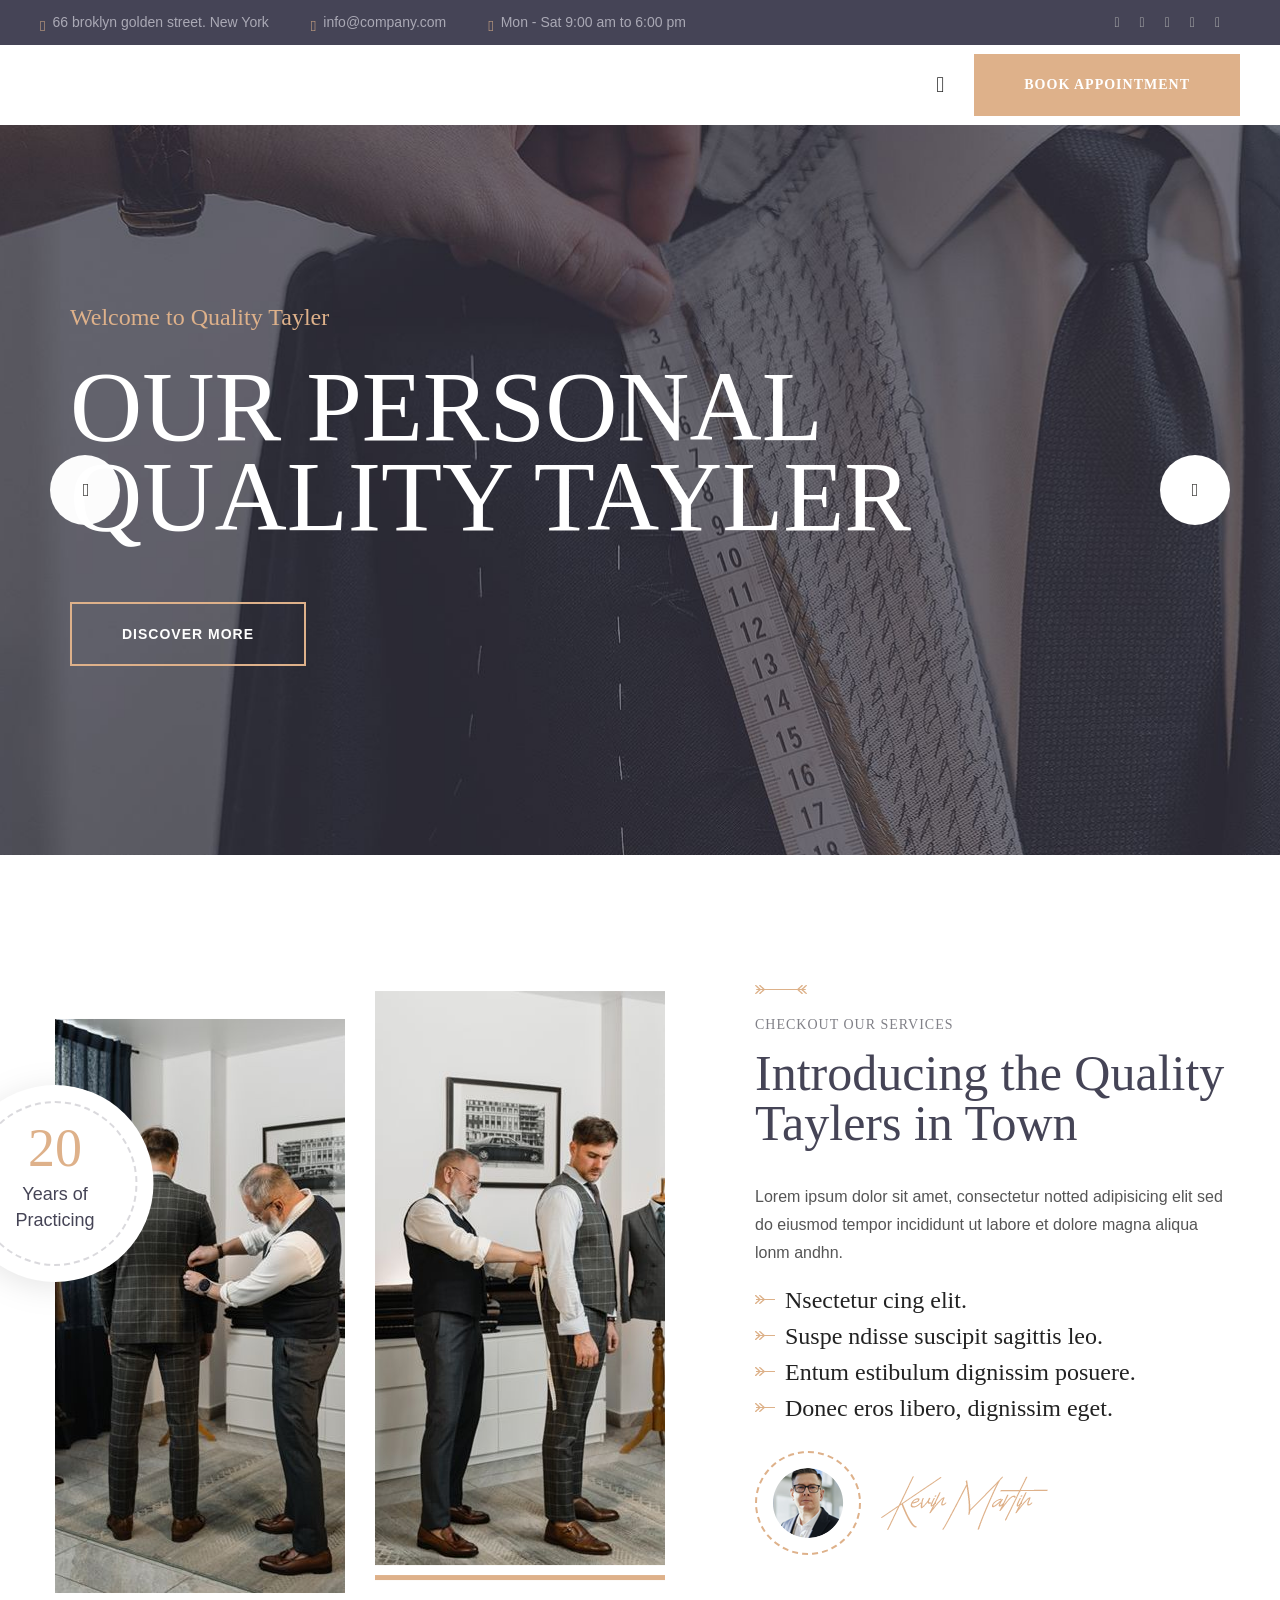
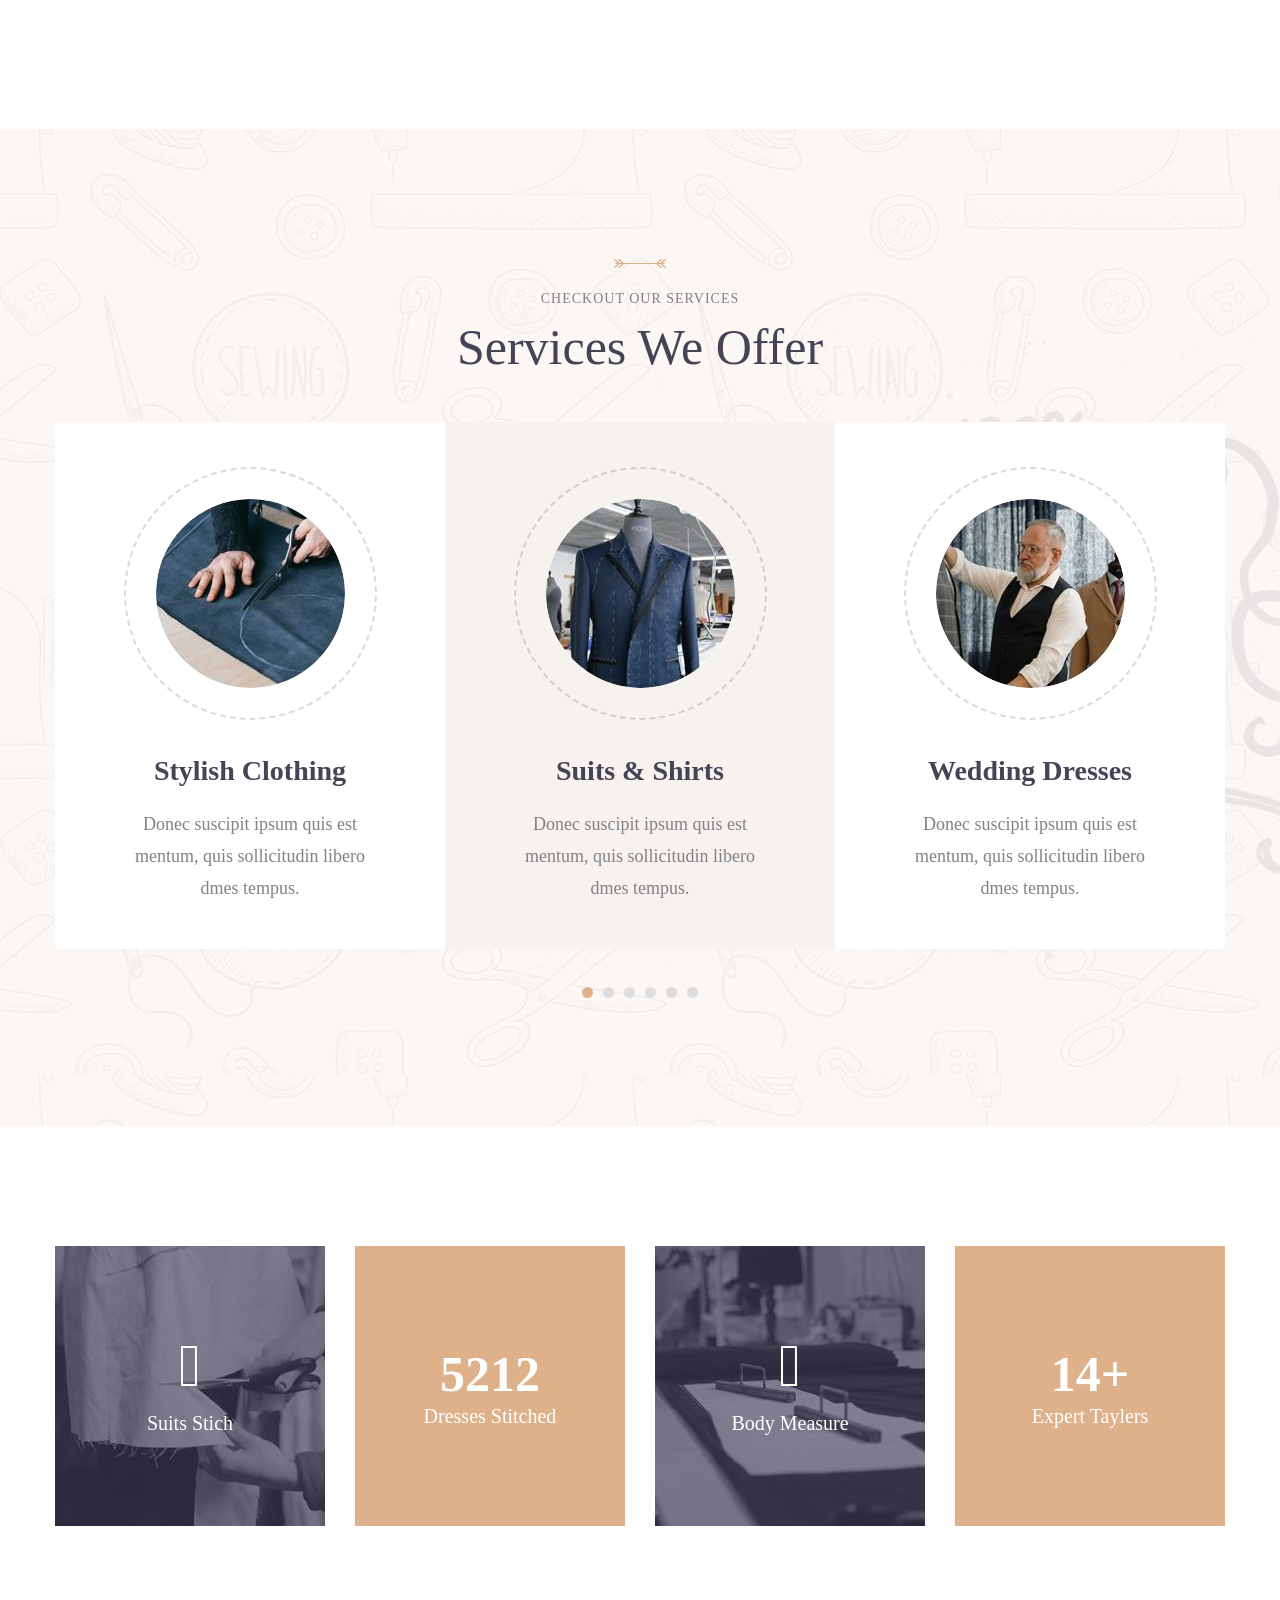
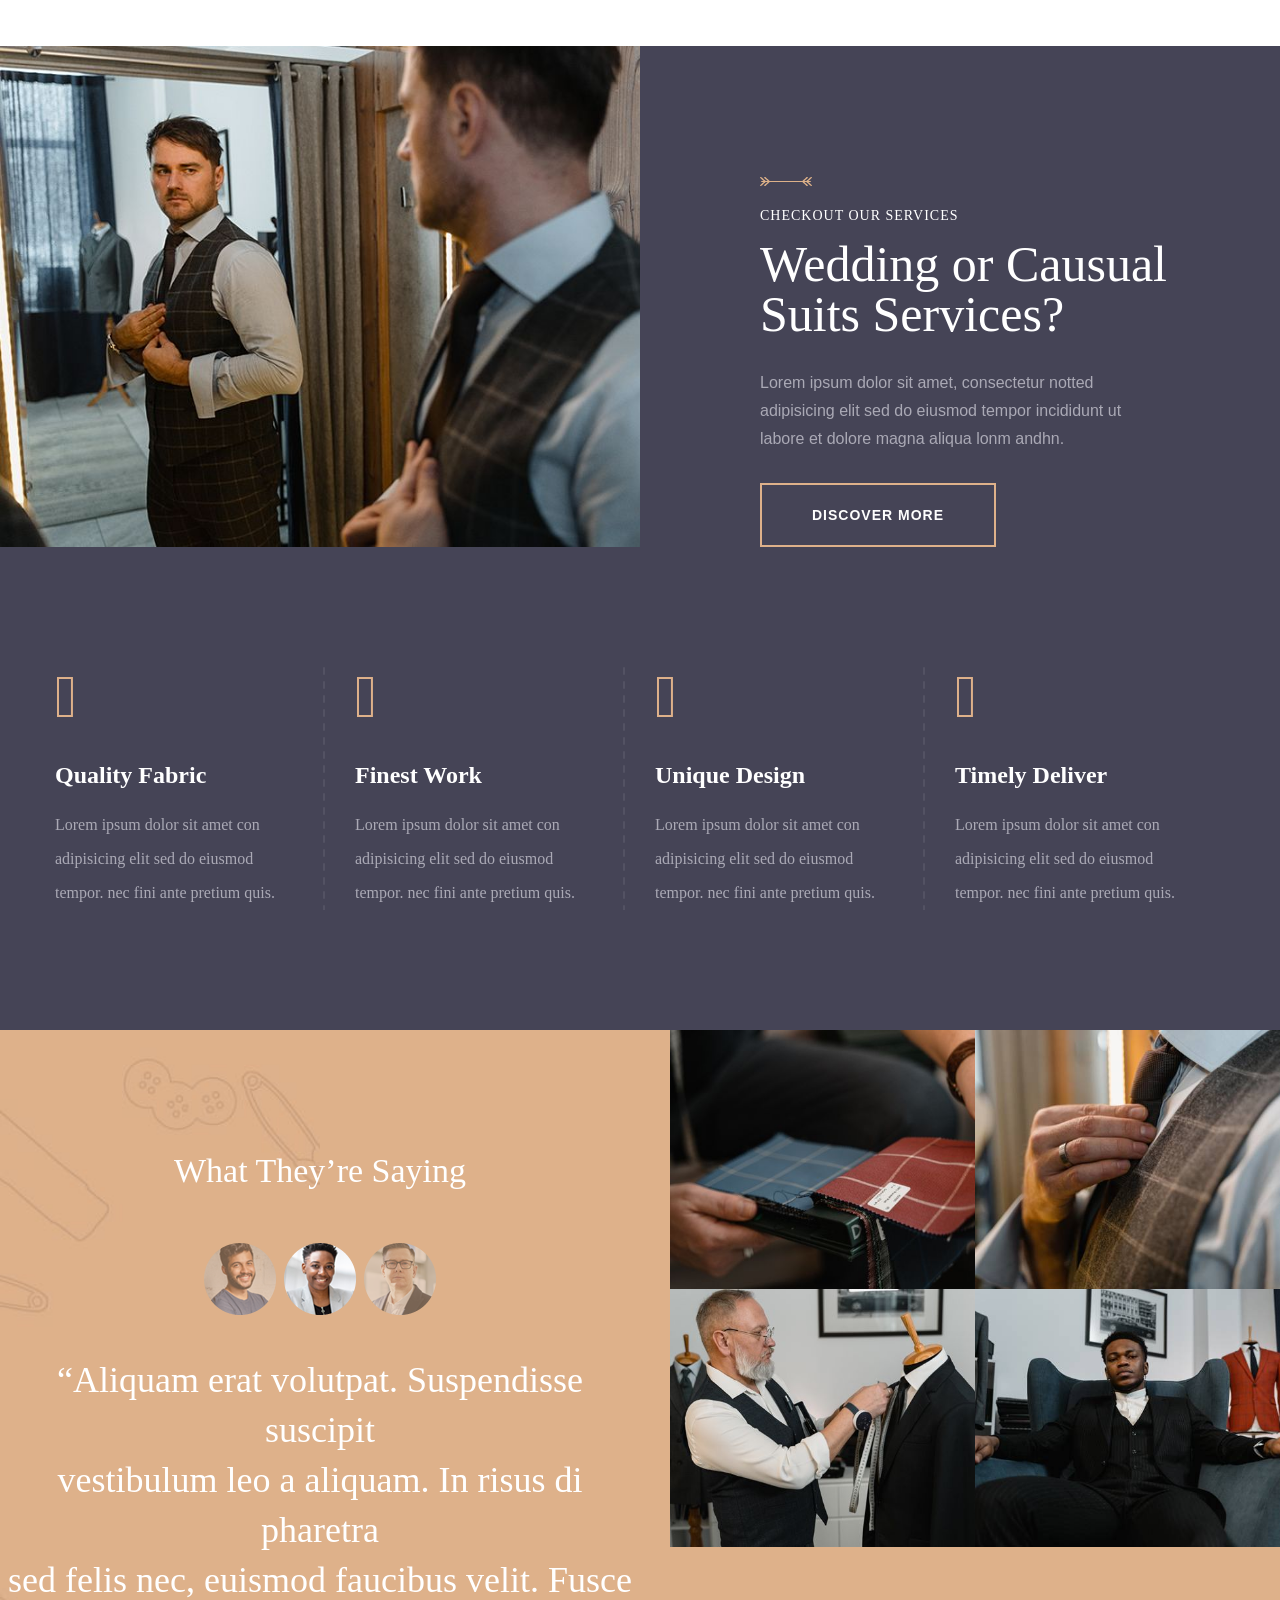
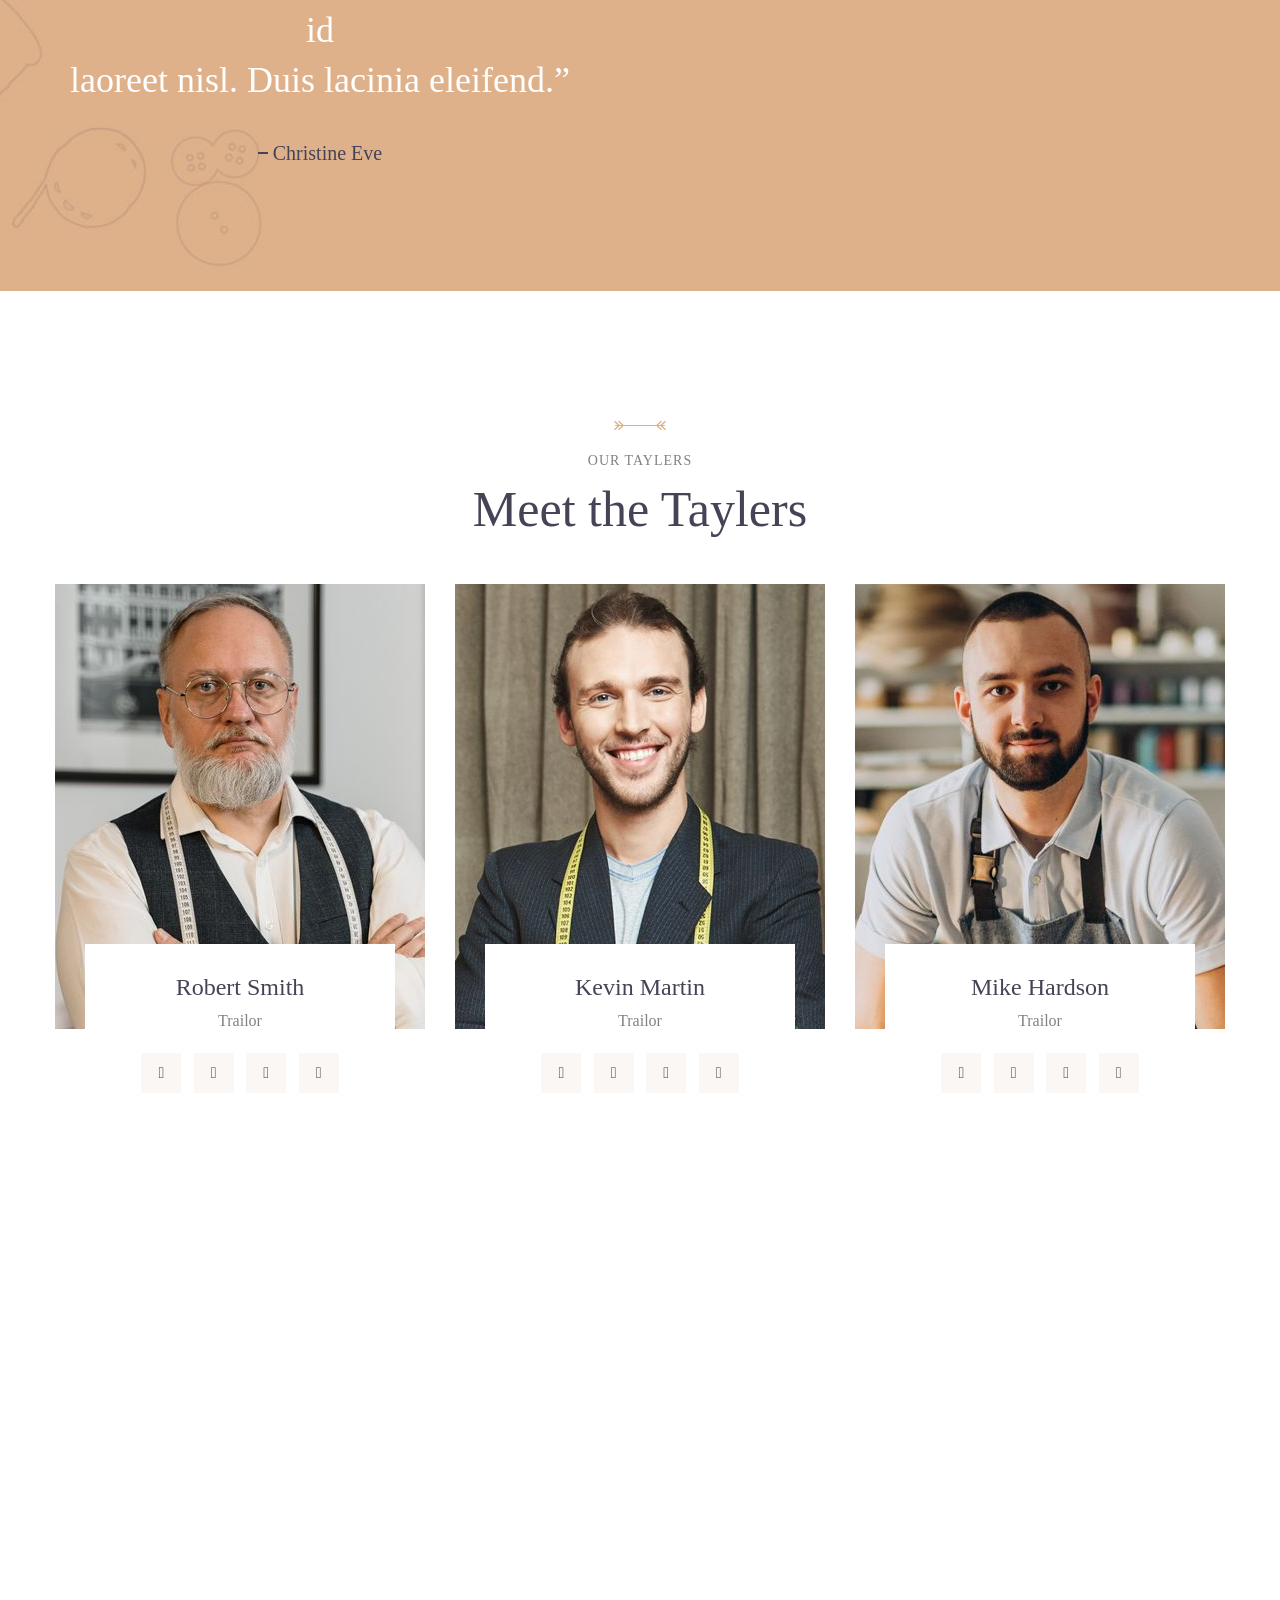
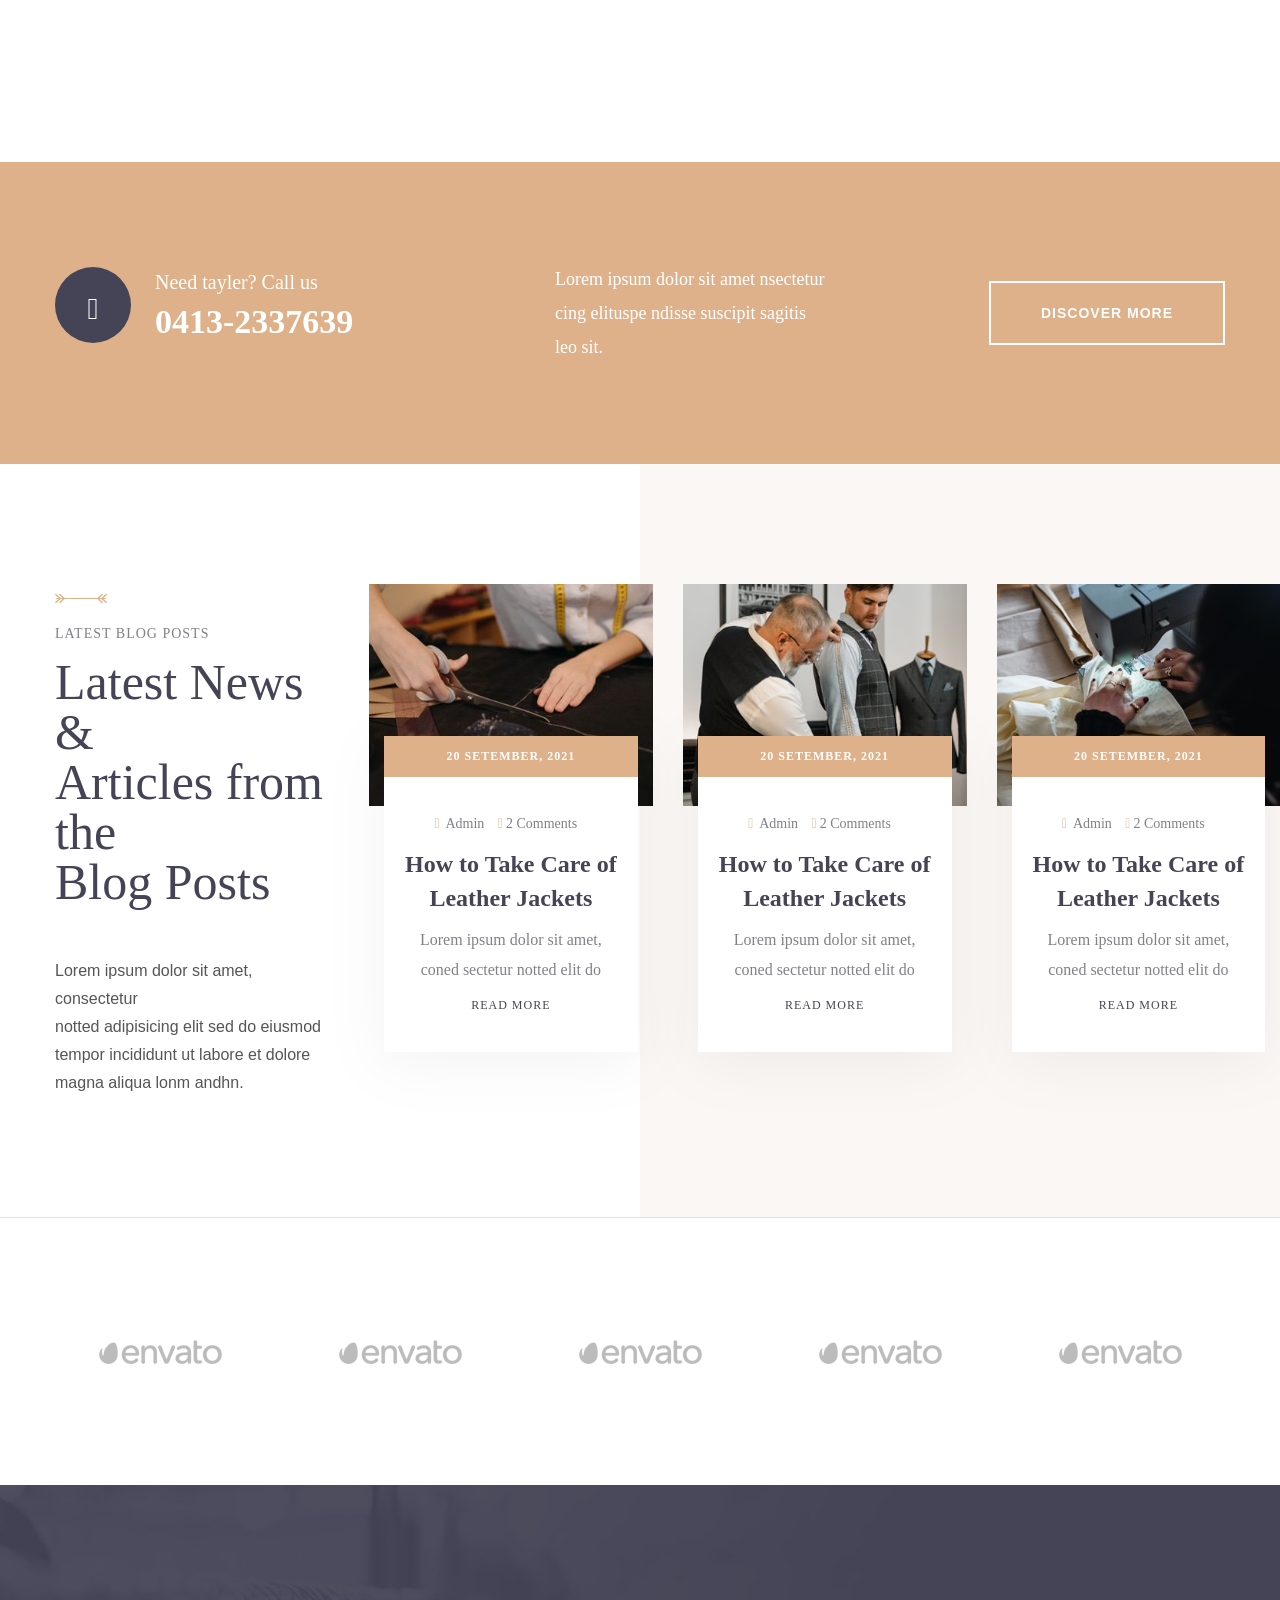
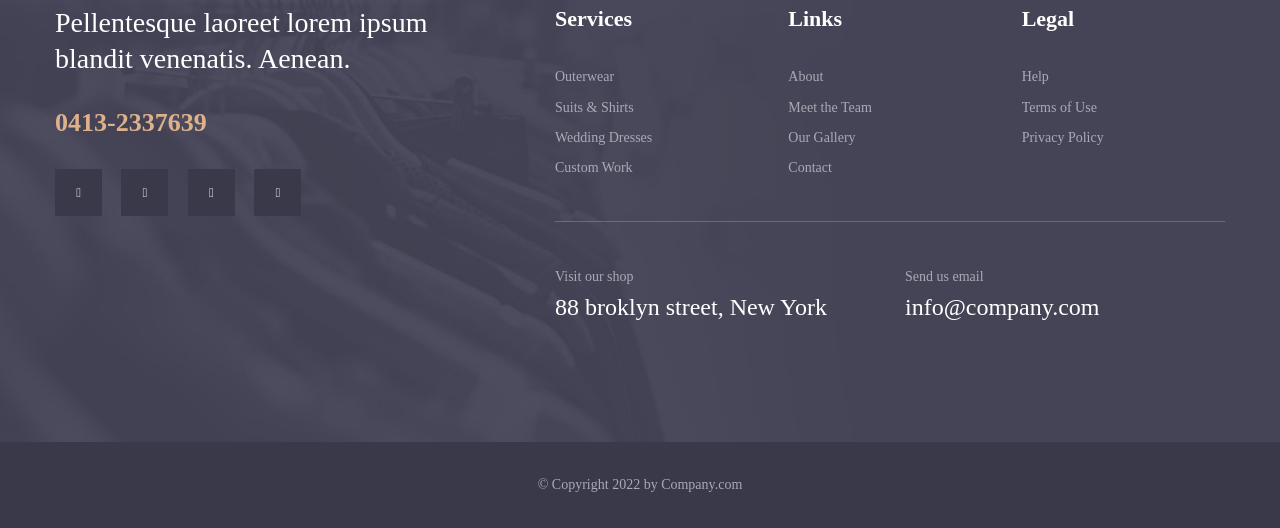
==== commit 5afb2e31: "logo added" ====
--- a/index.html
+++ b/index.html
@@ -76,7 +76,7 @@
                                 <!-- Main Menu -->
                                 <nav class="main-menu navbar-expand-md navbar-light">
                                     <div class="collapse navbar-collapse show clearfix" id="navbarSupportedContent">
-                                        <ul class="navigation">
+                                        <!-- <ul class="navigation">
                                             <li class="dropdown"><a href="index.html">Home</a>
                                                 <ul>
                                                     <li><a href="index.html">Home Page 01</a></li>
@@ -111,7 +111,7 @@
                                                 </ul>
                                             </li>
                                             <li><a href="contact.html">Contact</a></li>
-                                        </ul>
+                                        </ul> -->
                                     </div>
                                 </nav>
                             </div>
@@ -122,7 +122,7 @@
                                     <div class="icon"><i class="flaticon-phone-call"></i></div>
                                     <div class="content">
                                         <h5>Call Anytime</h5>
-                                        <h4><a href="tel:+1(700)3330088">+ 1- (246) 333-0089</a></h4>
+                                        <h4><a href="tel:+ 91 9843698899">0413-2337639</a></h4>
                                     </div>
                                 </div>
                                 <button type="button" class="theme-btn search-toggler"><i class="flaticon-magnifying-glass"></i></button>
@@ -596,7 +596,7 @@
                         <div class="cta-block-one_icon-box">
                             <div class="cta-block-one_icon"><i class="flaticon-phone-call"></i></div>
                             <div class="cta-block-one_text-two">Need tayler? Call us</div>
-                            <a class="cta-block-one_phone" href="tel:+1-(246)3330089">+ 1- (246) 333-0089</a>
+                            <a class="cta-block-one_phone" href="tel:0413-2337639">0413-2337639</a>
                         </div>
                     </div>
                     <div class="col-lg-7">
@@ -706,7 +706,7 @@
                                 <div class="about-widget_text">
                                     Pellentesque laoreet lorem ipsum <br>blandit venenatis. Aenean.
                                 </div>
-                                <div class="about-widget_phone"><a href="tel:+1-(246)3330089">+ 1- (246) 333-0089</a></div>
+                                <div class="about-widget_phone"><a href="tel:0413-2337639">0413-2337639</a></div>
                                 <ul class="about-widget_social-links">
                                     <li><a href="#"><i class="fab fa-twitter"></i></a></li>
                                     <li><a href="#"><i class="fab fa-facebook-f"></i></a></li>
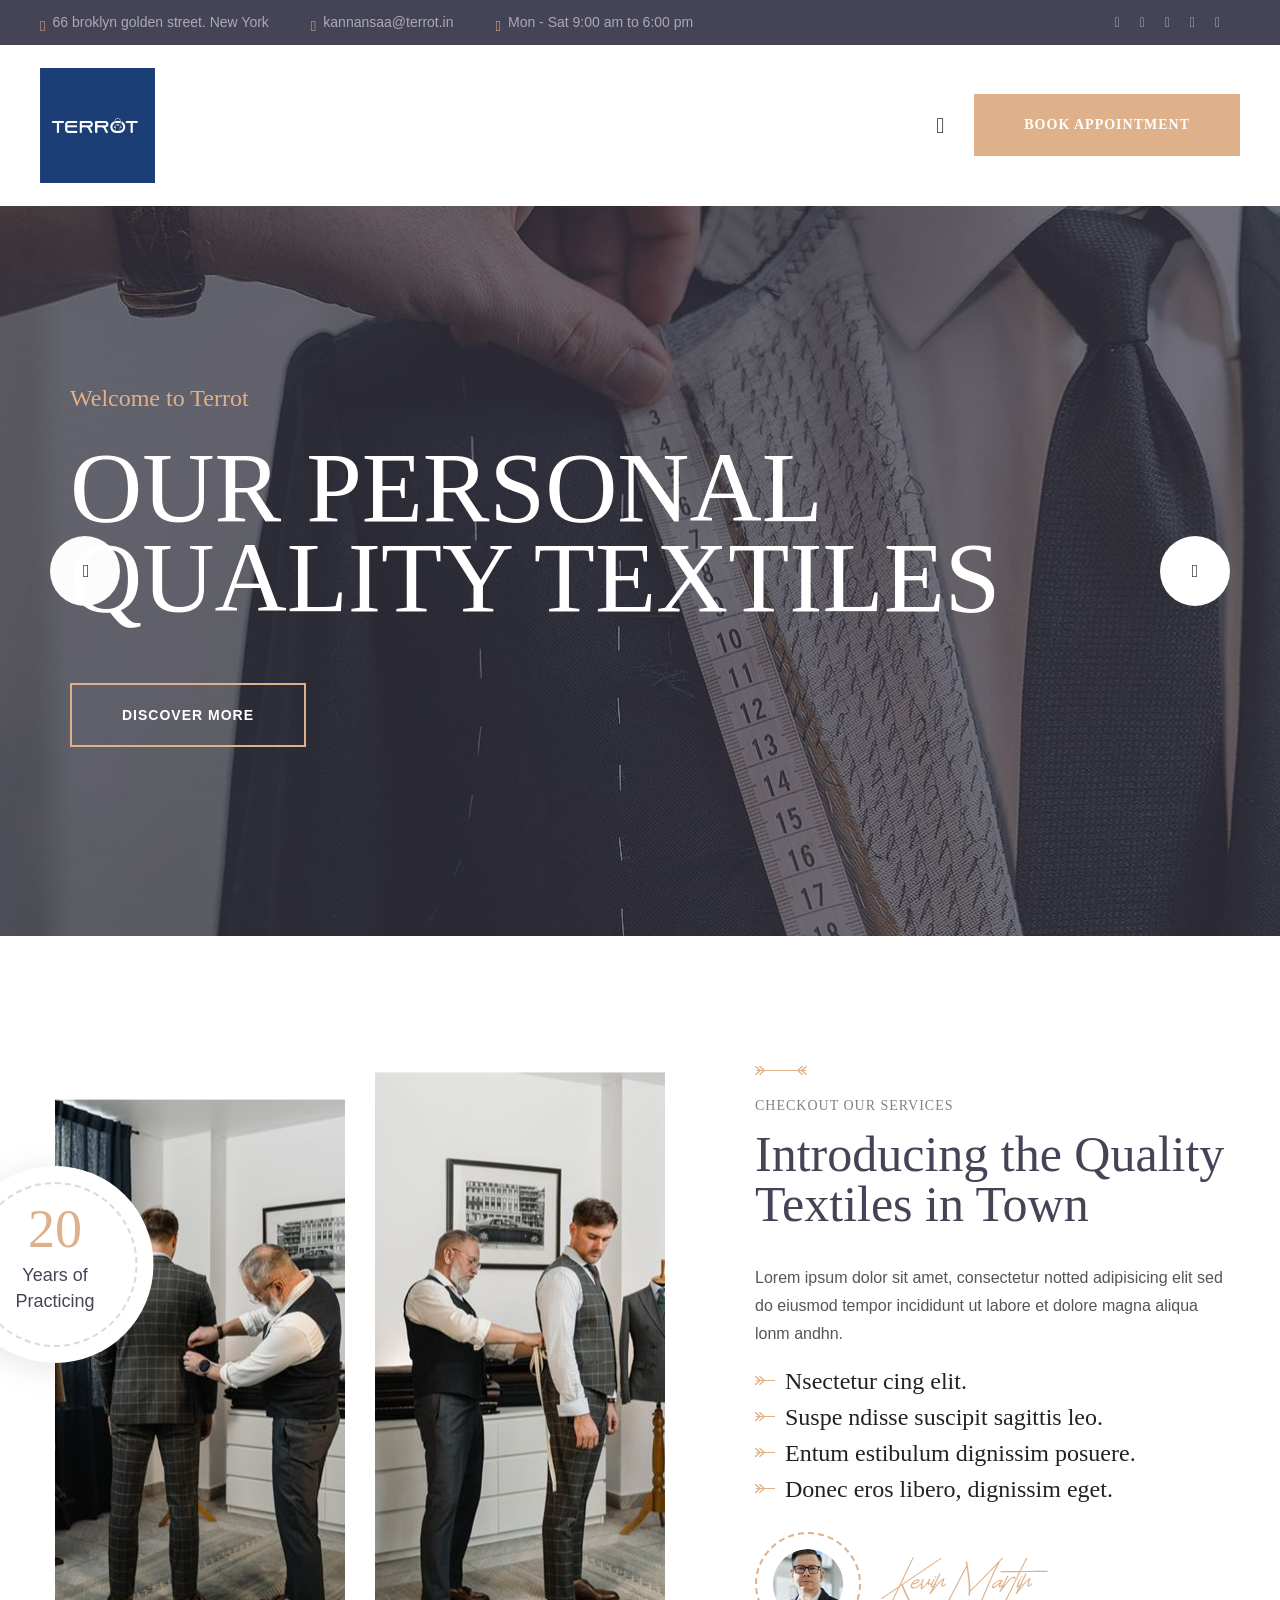
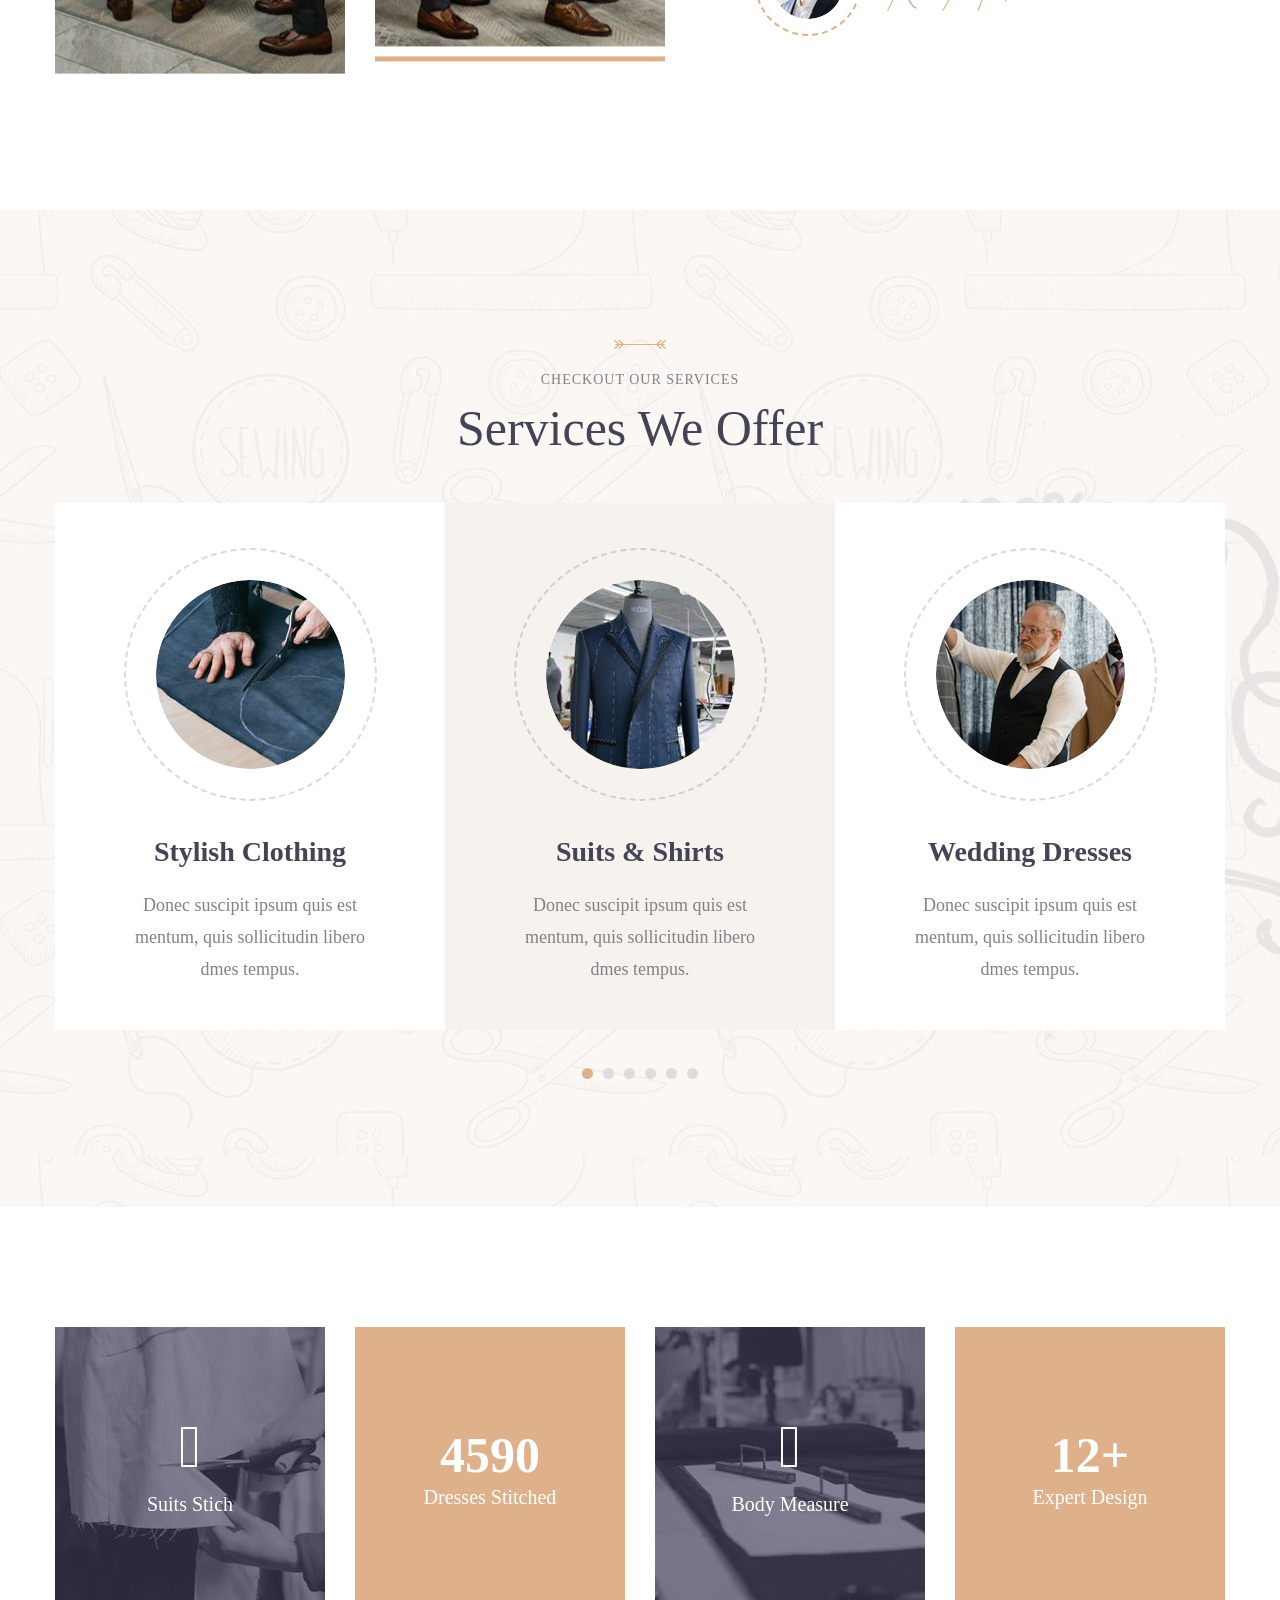
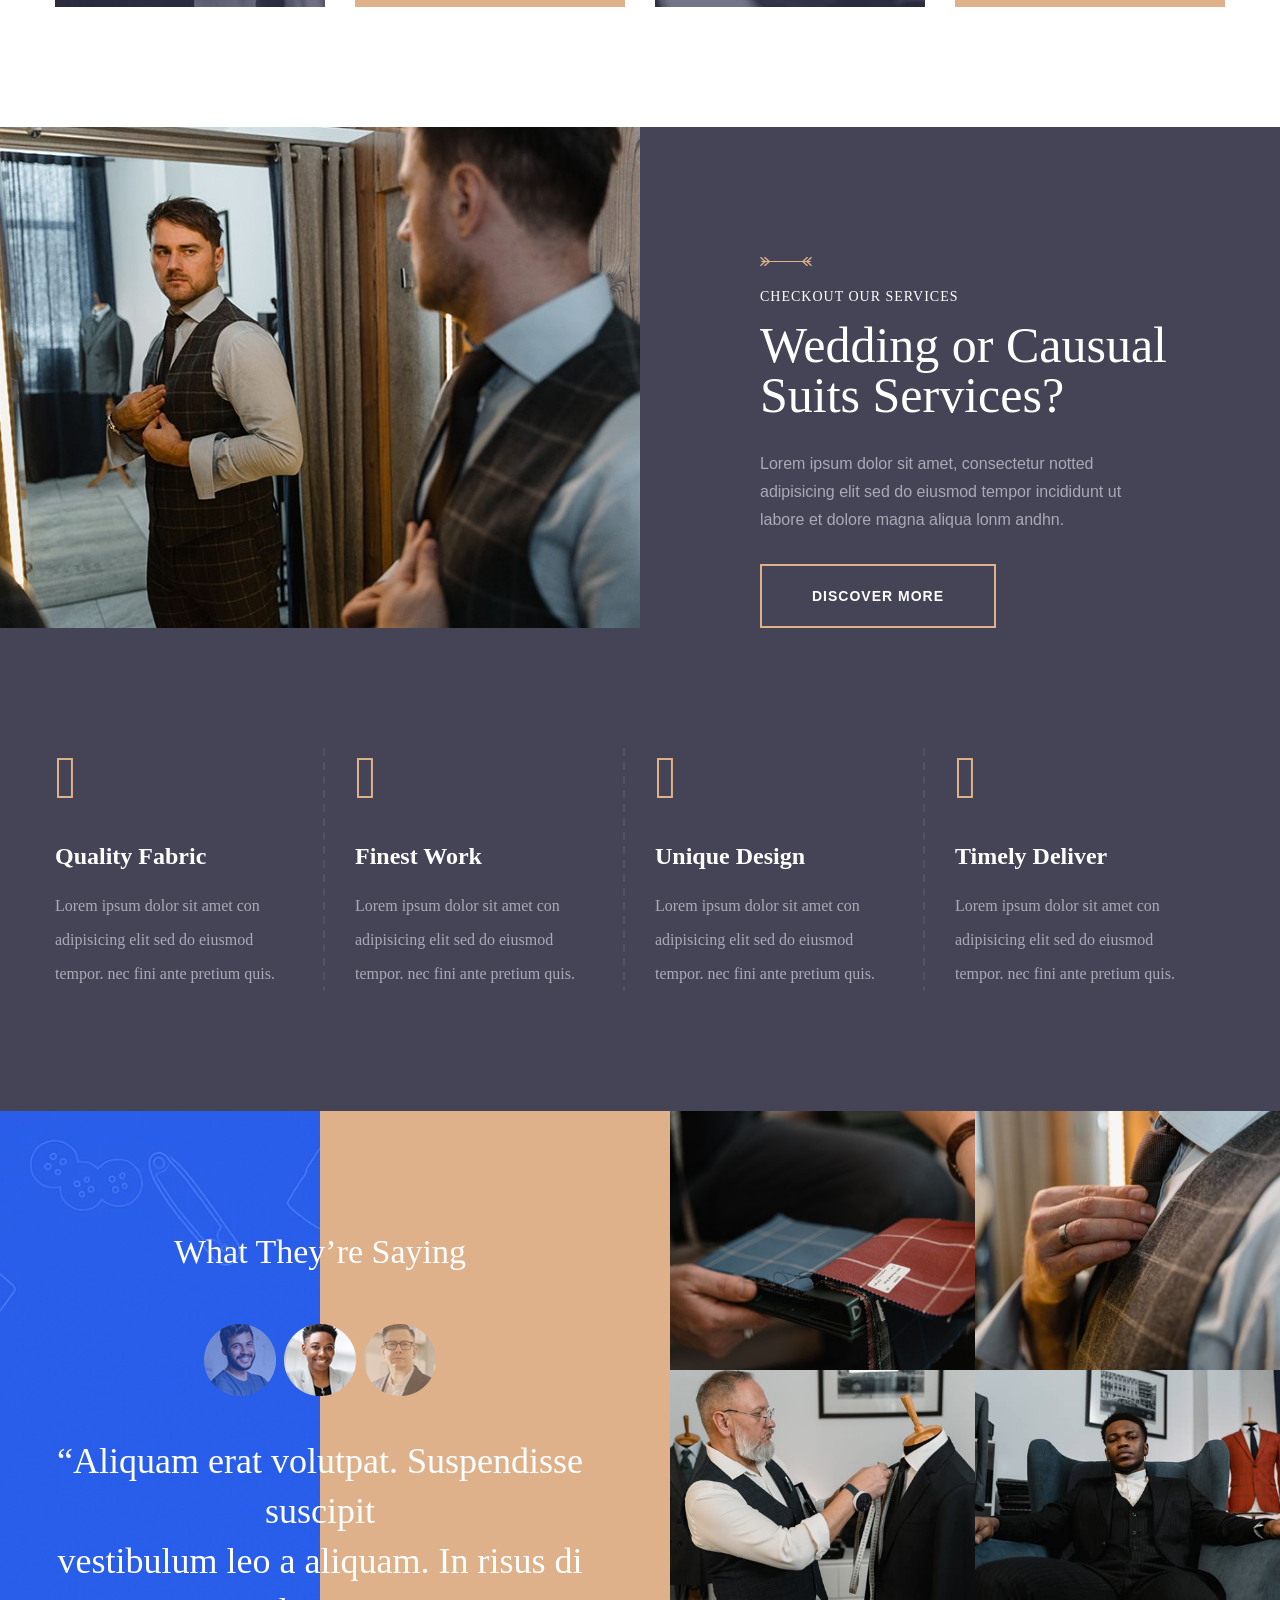
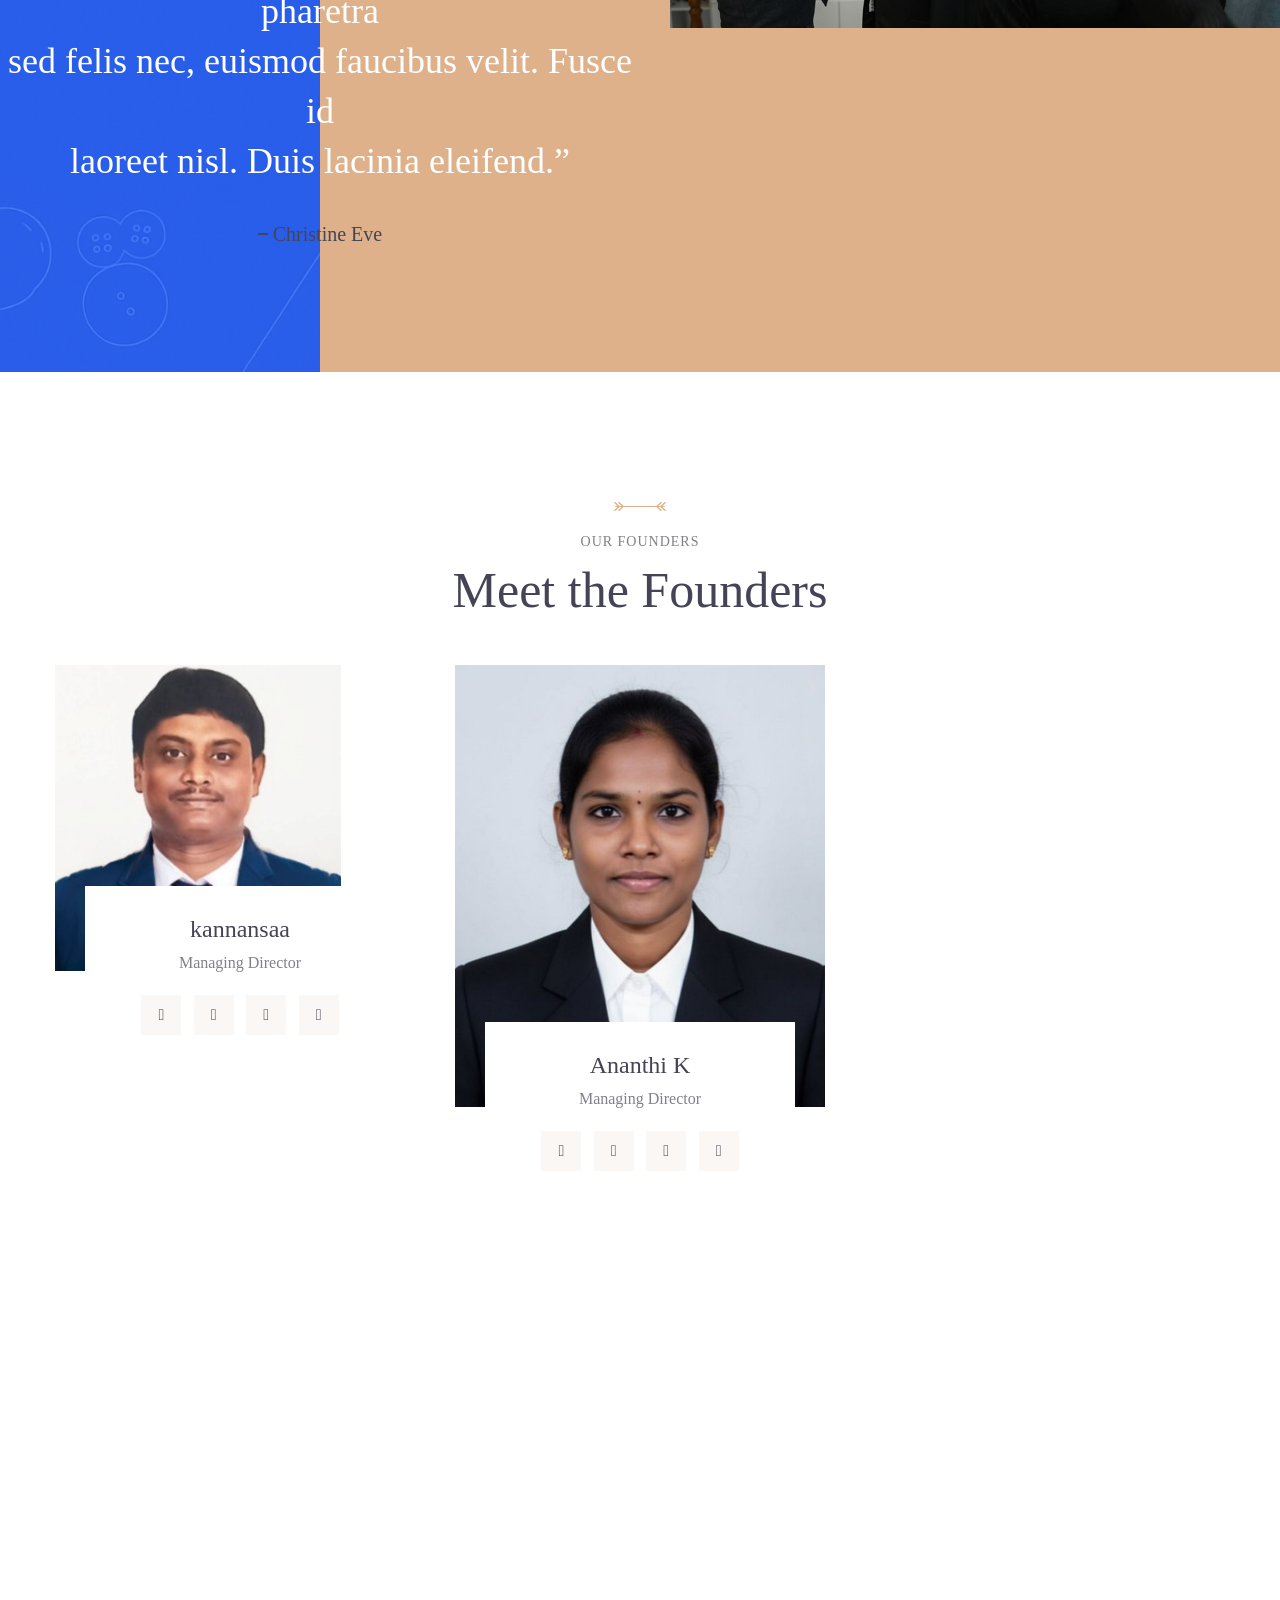
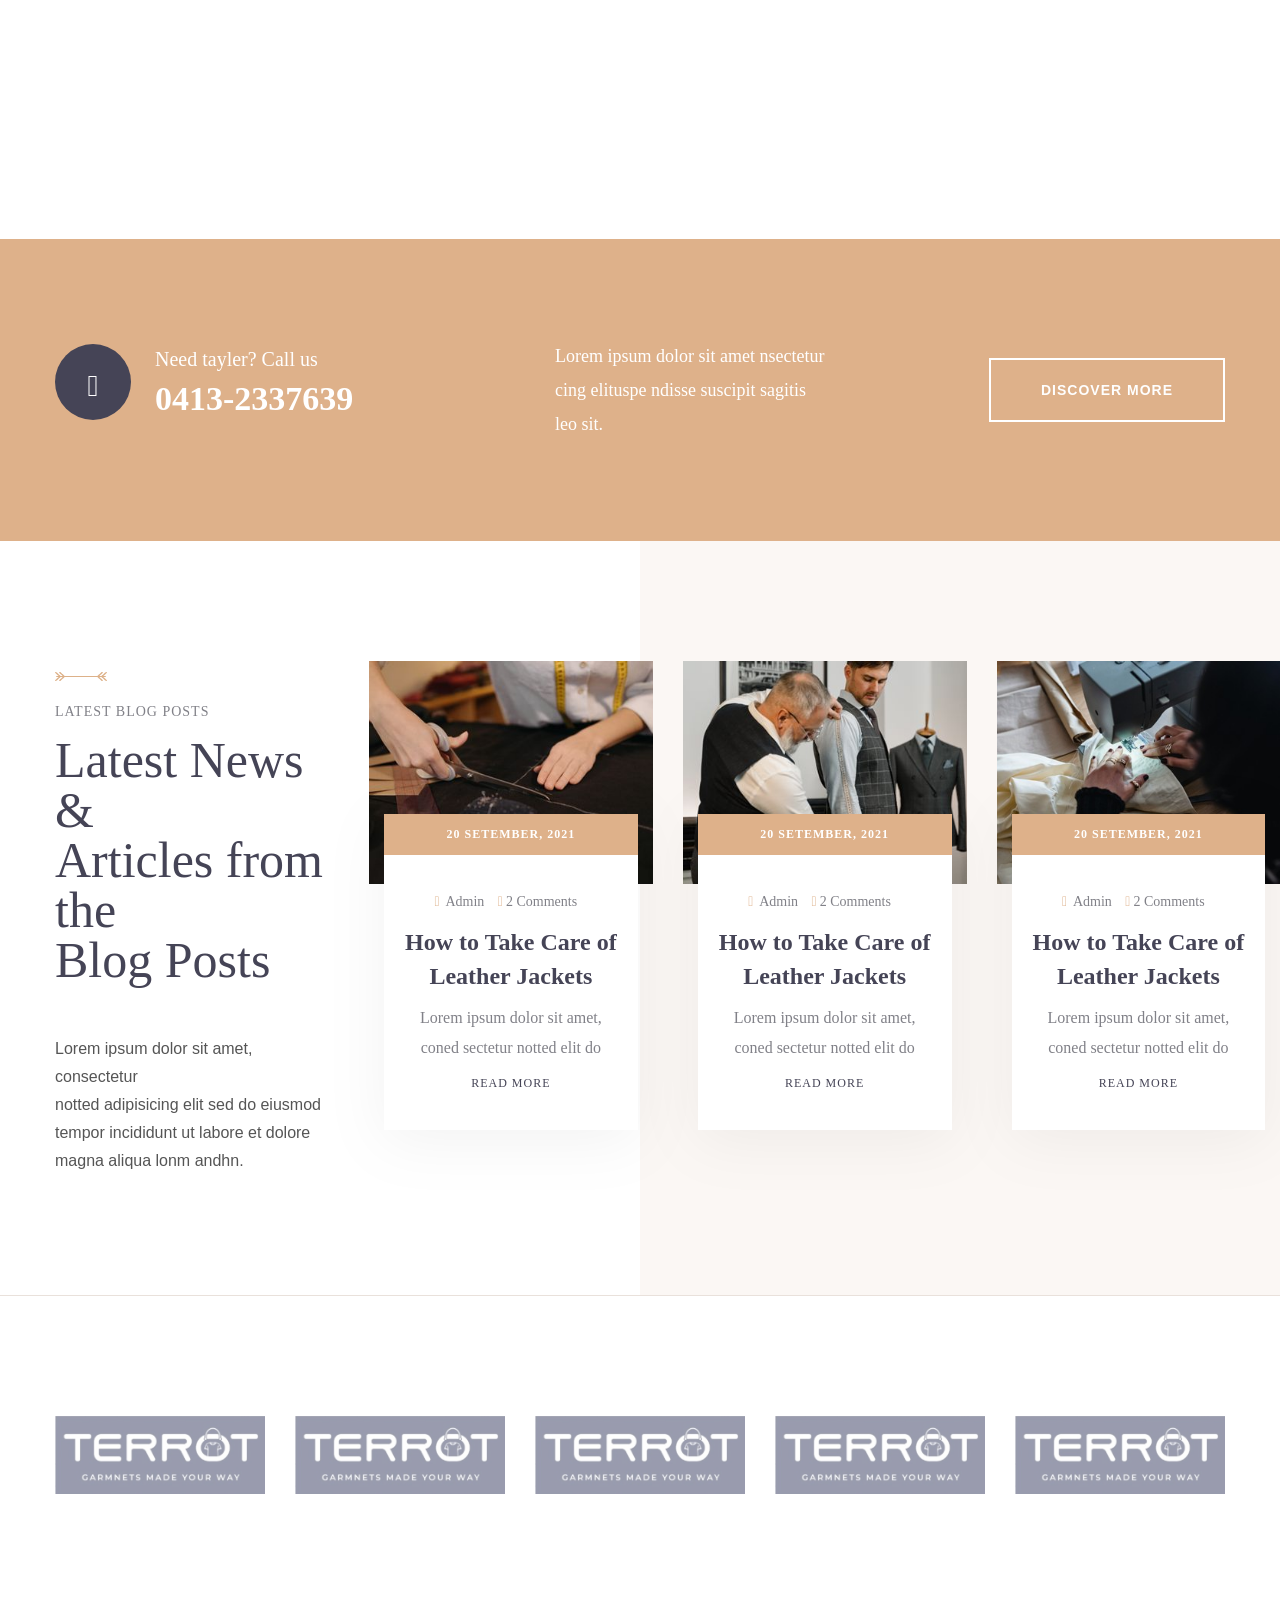
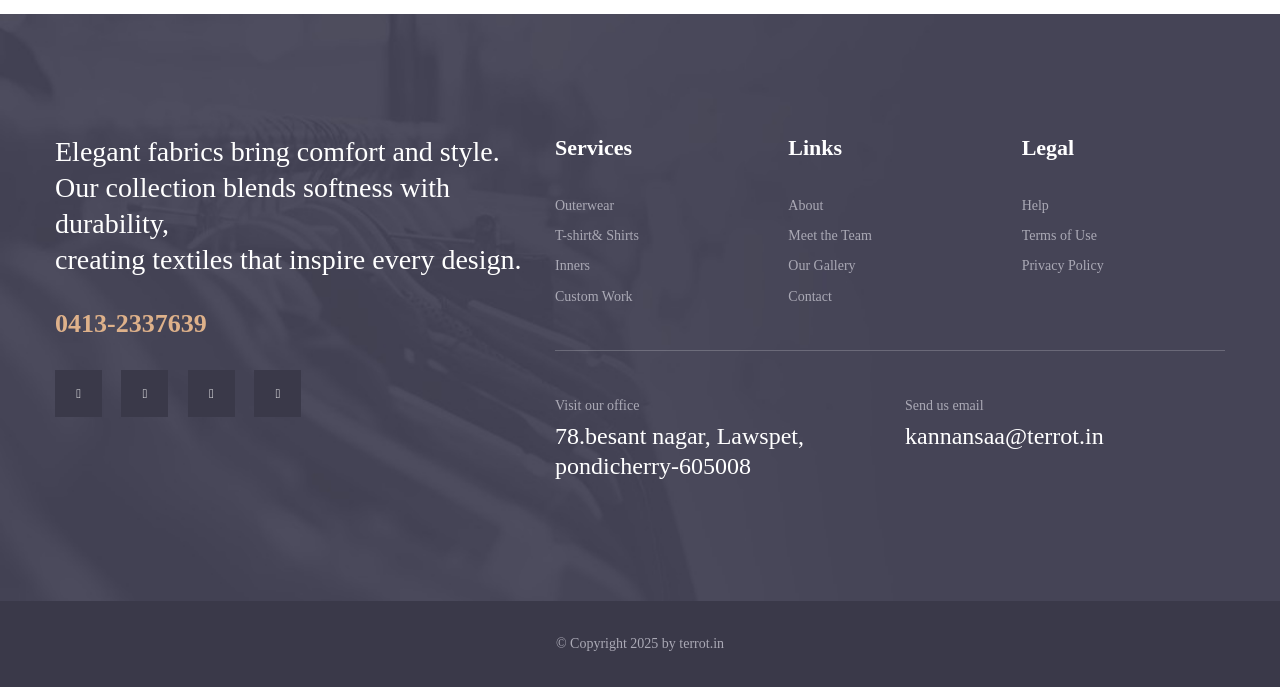
==== commit c7e4f5e1: "wordings" ====
--- a/index.html
+++ b/index.html
@@ -42,7 +42,7 @@
                         <div class="left-column">
                             <ul class="contact-info">
                                 <li><i class="flaticon-pin"></i>66 broklyn golden street. New York</li>
-                                <li><a href="mailto:info@company.com"><i class="flaticon-email"></i>info@company.com</a></li>
+                                <li><a href="mailto:kannansaa@terrot.in"><i class="flaticon-email"></i>kannansaa@terrot.in</a></li>
                                 <li><i class="flaticon-clock"></i>Mon - Sat 9:00 am to 6:00 pm</li>
                             </ul>
                         </div>
@@ -66,7 +66,7 @@
                         <div class="left-column">
                             <!--Logo-->
                             <div class="logo-box">
-                                <div class="logo"><a href="index.html"><img src="assets/images/logo-dark.png" alt=""></a></div>
+                                <div class="logo"><a href="index.html"><img src="assets/images/logo-dark.jpg" alt=""></a></div>
                             </div>
                             <!--Nav Box-->
                             <div class="nav-outer">
@@ -122,7 +122,7 @@
                                     <div class="icon"><i class="flaticon-phone-call"></i></div>
                                     <div class="content">
                                         <h5>Call Anytime</h5>
-                                        <h4><a href="tel:+ 91 9843698899">0413-2337639</a></h4>
+                                        <h4><a href="tel:+ 91 9843698899">+ 91 9843698899</a></h4>
                                     </div>
                                 </div>
                                 <button type="button" class="theme-btn search-toggler"><i class="flaticon-magnifying-glass"></i></button>
@@ -169,7 +169,7 @@
                 <div class="close-btn"><i class="icon fal fa-times"></i></div>
 
                 <nav class="menu-box">
-                    <div class="nav-logo"><a href="index.html"><img src="assets/images/logo-light.png" alt="" title=""></a></div>
+                    <div class="nav-logo"><a href="index.html"><img src="assets/images/logo-light.jpg" alt="" title=""></a></div>
                     <div class="menu-outer">
                         <!--Here Menu Will Come Automatically Via Javascript / Same Menu as in Header-->
                     </div>
@@ -221,8 +221,8 @@
                         <div class="content-outer">
                             <div class="content-box">
                                 <div class="inner">
-                                    <h4>Welcome to Quality Tayler</h4>
-                                    <h1>our Personal <br> Quality tayler</h1>
+                                    <h4>Welcome to Terrot</h4>
+                                    <h1>our Personal <br> Quality textiles</h1>
                                     <div class="link-box">
                                         <a href="services.html" class="theme-btn btn-style-one"><span>discover more</span></a>
                                     </div>
@@ -235,8 +235,8 @@
                         <div class="content-outer">
                             <div class="content-box">
                                 <div class="inner">
-                                    <h4>Welcome to Quality Tayler</h4>
-                                    <h1>Create your <br> own Personal Style</h1>
+                                    <h4>Welcome to Terrot</h4>
+                                    <h1>Create your <br> customize Style</h1>
                                     <div class="link-box">
                                         <a href="services.html" class="theme-btn btn-style-one"><span>discover more</span></a>
                                     </div>
@@ -275,7 +275,7 @@
                         <div class="sec-title-box wow fadeInUp" data-wow-delay="0ms" data-wow-duration="1500ms">
                             <div class="sec-title-dec"><img src="assets//images/shape/shape-1.png" alt=""></div>
                             <div class="sub-title">Checkout our services</div>
-                            <h2 class="sec-title mb-35">Introducing the Quality Taylers in Town</h2>
+                            <h2 class="sec-title mb-35">Introducing the Quality Textiles in Town</h2>
                         </div>
                         <div class="text">Lorem ipsum dolor sit amet, consectetur notted adipisicing elit sed do eiusmod tempor incididunt ut labore et dolore magna aliqua lonm andhn.</div>
                         <ul class="list">
@@ -390,7 +390,7 @@
                                         <div class="count-outer count-box funfacts-block_number">
                                             <span class="count-text" data-speed="3000" data-stop="24">0</span><span class="plus">+</span>
                                         </div>
-                                        <h4 class="funfacts-block_title">Expert Taylers</h4>
+                                        <h4 class="funfacts-block_title">Expert Design</h4>
                                     </div>
                                 </div>
                             </div>
@@ -462,7 +462,7 @@
                 <div class="row no-gutters">
                     <div class="col-xl-6">
                         <div class="testimonial-block-wrapper">
-                            <div class="sec-bg" style="background-image: url(assets/images/background/bg-1.jpg);"></div>
+                            <div class="sec-bg" style="background-image: url(assets/images/background/bg-1.png);"></div>
                             <div class="testimonial-block">
                                 <h4 class="testimonial-block_title">What They’re Saying</h4>
                                 <div class="swiper-container testimonial-thumbs">
@@ -525,16 +525,16 @@
             <div class="auto-container">
                 <div class="sec-title-box text-center">
                     <div class="sec-title-dec"><img src="assets//images/shape/shape-1.png" alt=""></div>
-                    <div class="sub-title">Our taylers</div>
-                    <h2 class="sec-title">Meet the Taylers</h2>
+                    <div class="sub-title">Our Founders</div>
+                    <h2 class="sec-title">Meet the Founders</h2>
                 </div>
                 <div class="row">
                     <div class="col-lg-4 col-md-6 team-block-one">
                         <div class="inner-box">
                             <div class="team-block-one_image img_hover_1"><img src="assets/images/resource/image-11.jpg" alt=""></div>
                             <div class="team-block-one_lower-content">
-                                <div class="team-block-one_name">Robert Smith</div>
-                                <div class="team-block-one_designation">Trailor</div>
+                                <div class="team-block-one_name">kannansaa</div>
+                                <div class="team-block-one_designation">Managing Director</div>
                                 <ul class="team-block-one_social-links">
                                     <li><a href="#"><i class="fab fa-twitter"></i></a></li>
                                     <li><a href="#"><i class="fab fa-facebook-f"></i></a></li>
@@ -548,23 +548,8 @@
                         <div class="inner-box">
                             <div class="team-block-one_image img_hover_1"><img src="assets/images/resource/image-12.jpg" alt=""></div>
                             <div class="team-block-one_lower-content">
-                                <div class="team-block-one_name">Kevin Martin</div>
-                                <div class="team-block-one_designation">Trailor</div>
-                                <ul class="team-block-one_social-links">
-                                    <li><a href="#"><i class="fab fa-twitter"></i></a></li>
-                                    <li><a href="#"><i class="fab fa-facebook-f"></i></a></li>
-                                    <li><a href="#"><i class="fab fa-pinterest-p"></i></a></li>
-                                    <li><a href="#"><i class="fab fa-instagram"></i></a></li>
-                                </ul>
-                            </div>
-                        </div>
-                    </div>
-                    <div class="col-lg-4 col-md-6 team-block-one">
-                        <div class="inner-box">
-                            <div class="team-block-one_image img_hover_1"><img src="assets/images/resource/image-13.jpg" alt=""></div>
-                            <div class="team-block-one_lower-content">
-                                <div class="team-block-one_name">Mike Hardson</div>
-                                <div class="team-block-one_designation">Trailor</div>
+                                <div class="team-block-one_name">Ananthi K</div>
+                                <div class="team-block-one_designation">Managing Director</div>
                                 <ul class="team-block-one_social-links">
                                     <li><a href="#"><i class="fab fa-twitter"></i></a></li>
                                     <li><a href="#"><i class="fab fa-facebook-f"></i></a></li>
@@ -676,19 +661,19 @@
             <div class="auto-container">
                 <div class="theme_carousel owl-theme owl-carousel" data-options='{"loop": true, "center": false, "margin": 30, "autoheight":true, "lazyload":true, "nav": true, "dots": true, "autoplay": true, "autoplayTimeout": 6000, "smartSpeed": 1000, "responsive":{ "0" :{ "items": "1" }, "480" :{ "items" : "1" }, "600" :{ "items" : "2" }, "768" :{ "items" : "3" } , "992":{ "items" : "4" }, "1200":{ "items" : "5" }}}'>
                     <div class="column">
-                        <div class="image"><img src="assets/images/client-logo/client-logo.png" alt=""></div>
+                        <div class="image"><img src="assets/images/client-logo/client-logo.jpg" alt=""></div>
                     </div>
                     <div class="column">
-                        <div class="image"><img src="assets/images/client-logo/client-logo.png" alt=""></div>
+                        <div class="image"><img src="assets/images/client-logo/client-logo.jpg" alt=""></div>
                     </div>
                     <div class="column">
-                        <div class="image"><img src="assets/images/client-logo/client-logo.png" alt=""></div>
+                        <div class="image"><img src="assets/images/client-logo/client-logo.jpg" alt=""></div>
                     </div>
                     <div class="column">
-                        <div class="image"><img src="assets/images/client-logo/client-logo.png" alt=""></div>
+                        <div class="image"><img src="assets/images/client-logo/client-logo.jpg" alt=""></div>
                     </div>
                     <div class="column">
-                        <div class="image"><img src="assets/images/client-logo/client-logo.png" alt=""></div>
+                        <div class="image"><img src="assets/images/client-logo/client-logo.jpg" alt=""></div>
                     </div>
                 </div>
             </div>
@@ -704,7 +689,7 @@
                         <div class="column col-lg-5 col-md-12">
                             <div class="widget about-widget">
                                 <div class="about-widget_text">
-                                    Pellentesque laoreet lorem ipsum <br>blandit venenatis. Aenean.
+                                    Elegant fabrics bring comfort and style.<br>Our collection blends softness with durability,<br>creating textiles that inspire every design.
                                 </div>
                                 <div class="about-widget_phone"><a href="tel:0413-2337639">0413-2337639</a></div>
                                 <ul class="about-widget_social-links">
@@ -725,8 +710,8 @@
                                         <div class="widget-content">
                                             <ul>
                                                 <li><a href="outerwear.html">Outerwear</a></li>
-                                                <li><a href="suits-shirts.html">Suits & Shirts</a></li>
-                                                <li><a href="wedding-dresses.html">Wedding Dresses</a></li>
+                                                <li><a href="suits-shirts.html">T-shirt& Shirts</a></li>
+                                                <li><a href="wedding-dresses.html">Inners</a></li>
                                                 <li><a href="custom-work.html">Custom Work</a></li>
                                             </ul>
                                         </div>
@@ -761,12 +746,12 @@
                             <div class="footer-border-bottom mb-40"></div>
                             <div class="row">
                                 <div class="col-md-6">
-                                    <div class="contact-widget_address-title">Visit our shop</div>
-                                    <div class="contact-widget_address mb-40"> 88 broklyn street, New York</div>
+                                    <div class="contact-widget_address-title">Visit our office</div>
+                                    <div class="contact-widget_address mb-40"> 78.besant nagar, Lawspet,  pondicherry-605008</div>
                                 </div>
                                 <div class="col-md-6">
                                     <div class="contact-widget_mail-title">Send us email</div>
-                                    <div class="contact-widget_mail mb-40"><a href="mailto:info@company.com">info@company.com</a></div>
+                                    <div class="contact-widget_mail mb-40"><a href="mailto:kannansaa@terrot.in">kannansaa@terrot.in</a></div>
                                 </div>
                             </div>
                         </div>
@@ -777,7 +762,7 @@
             <!-- Footer Bottom -->
             <div class="footer-bottom">
                 <div class="auto-container">
-                    <div class="copyright">© Copyright 2022 by Company.com</div>
+                    <div class="copyright">© Copyright 2025 by terrot.in</div>
                 </div>
             </div>
         </footer>
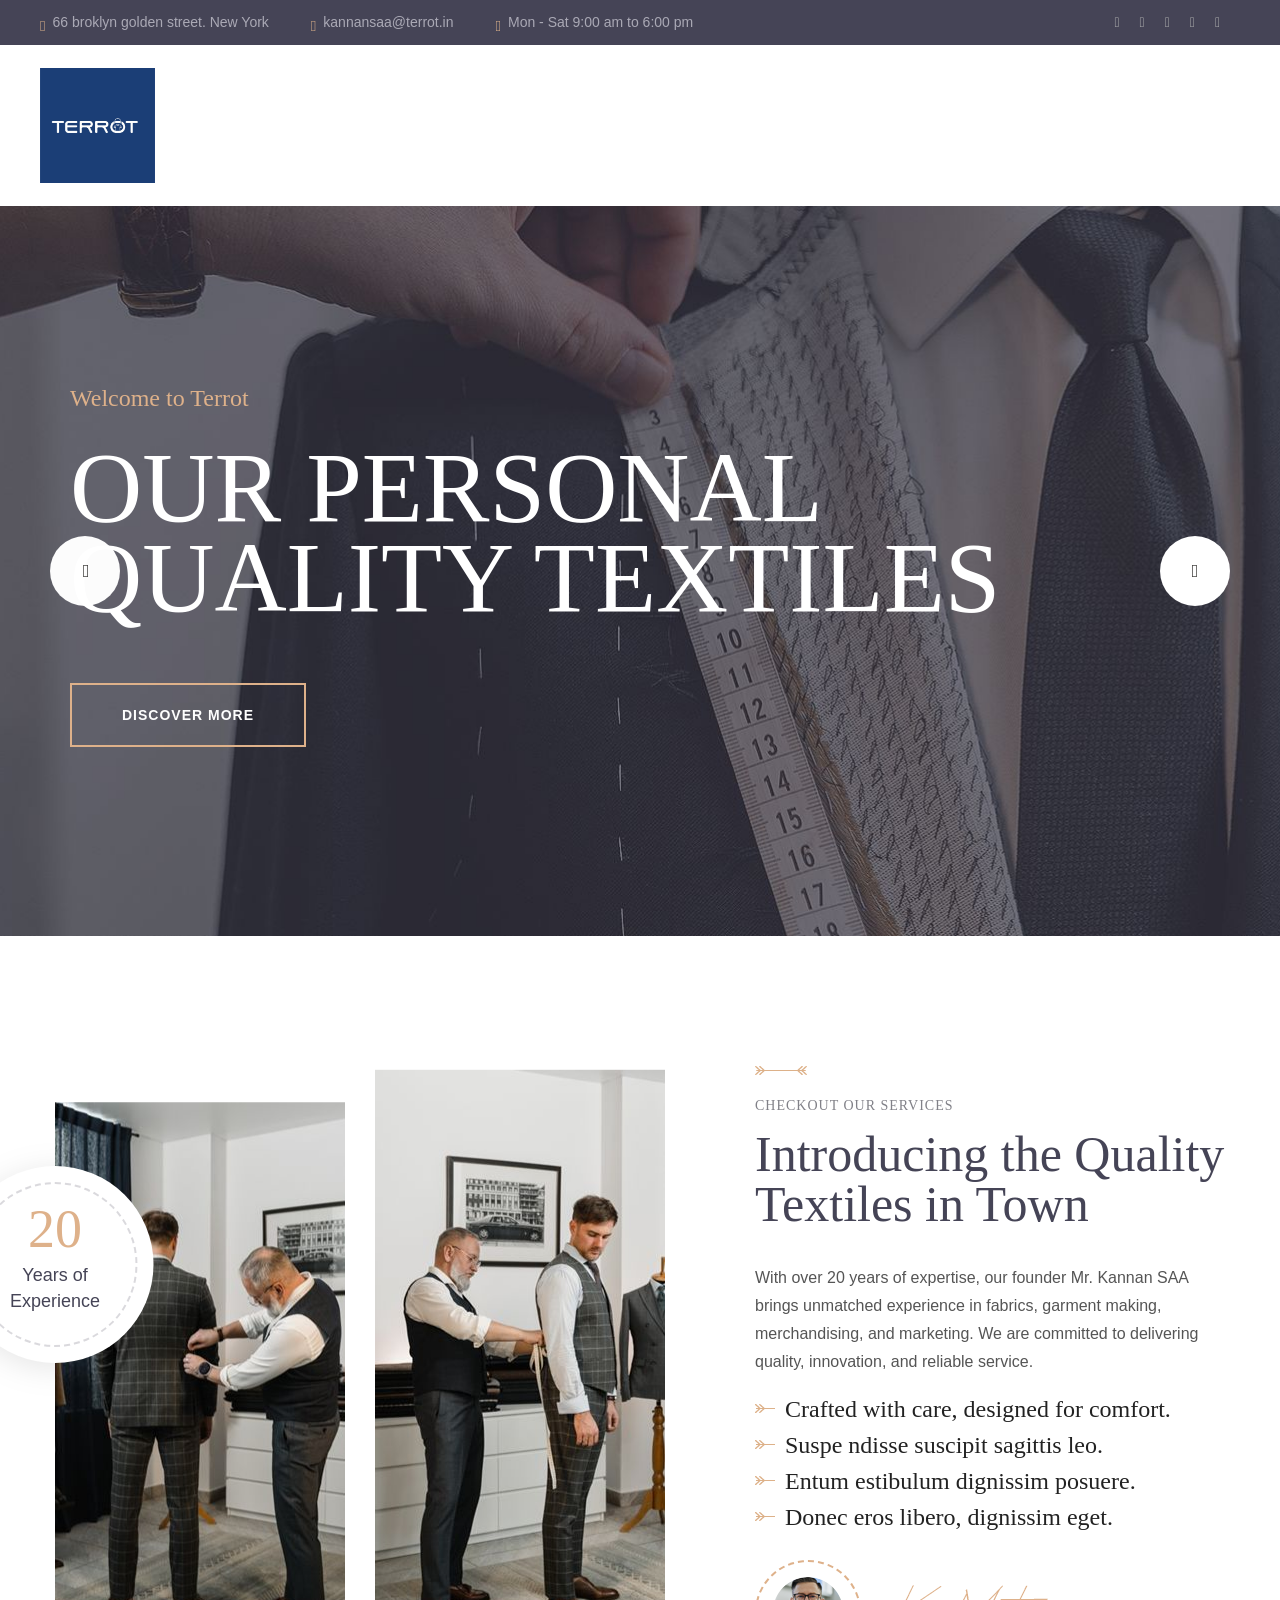
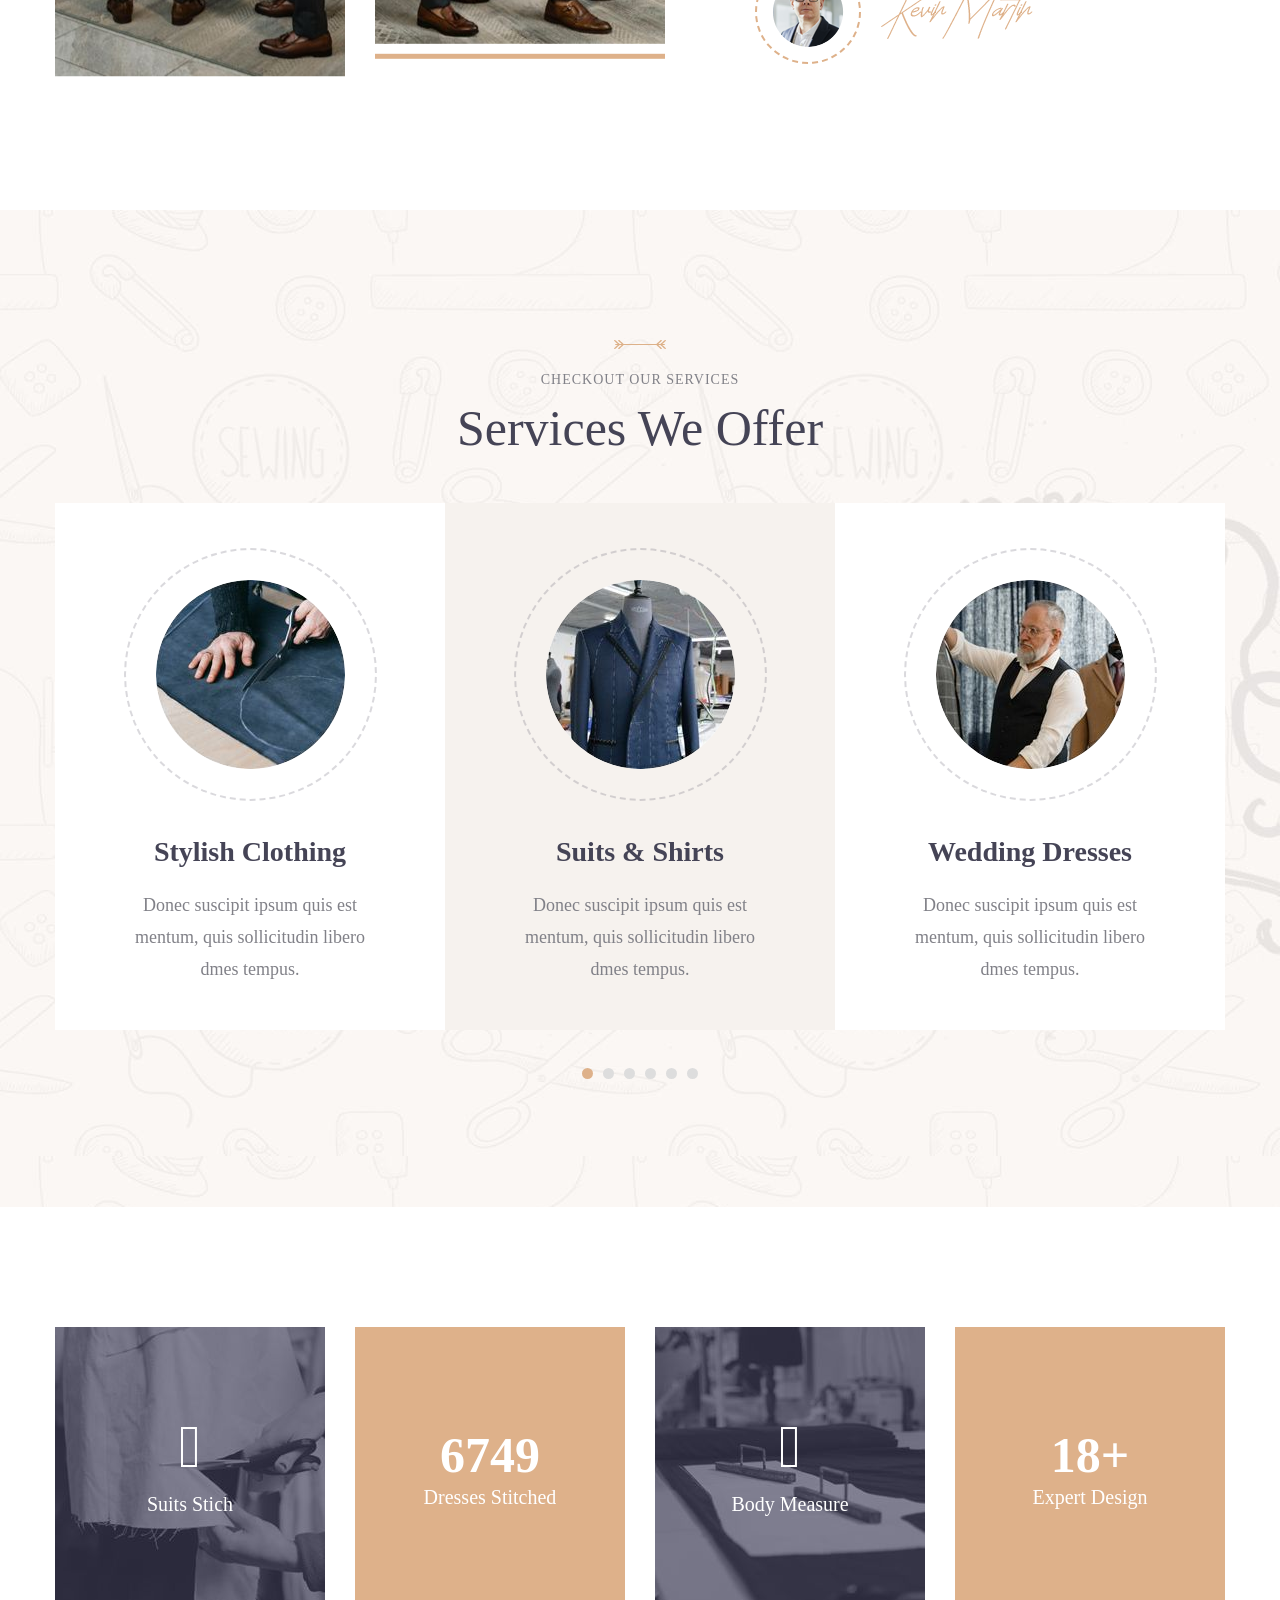
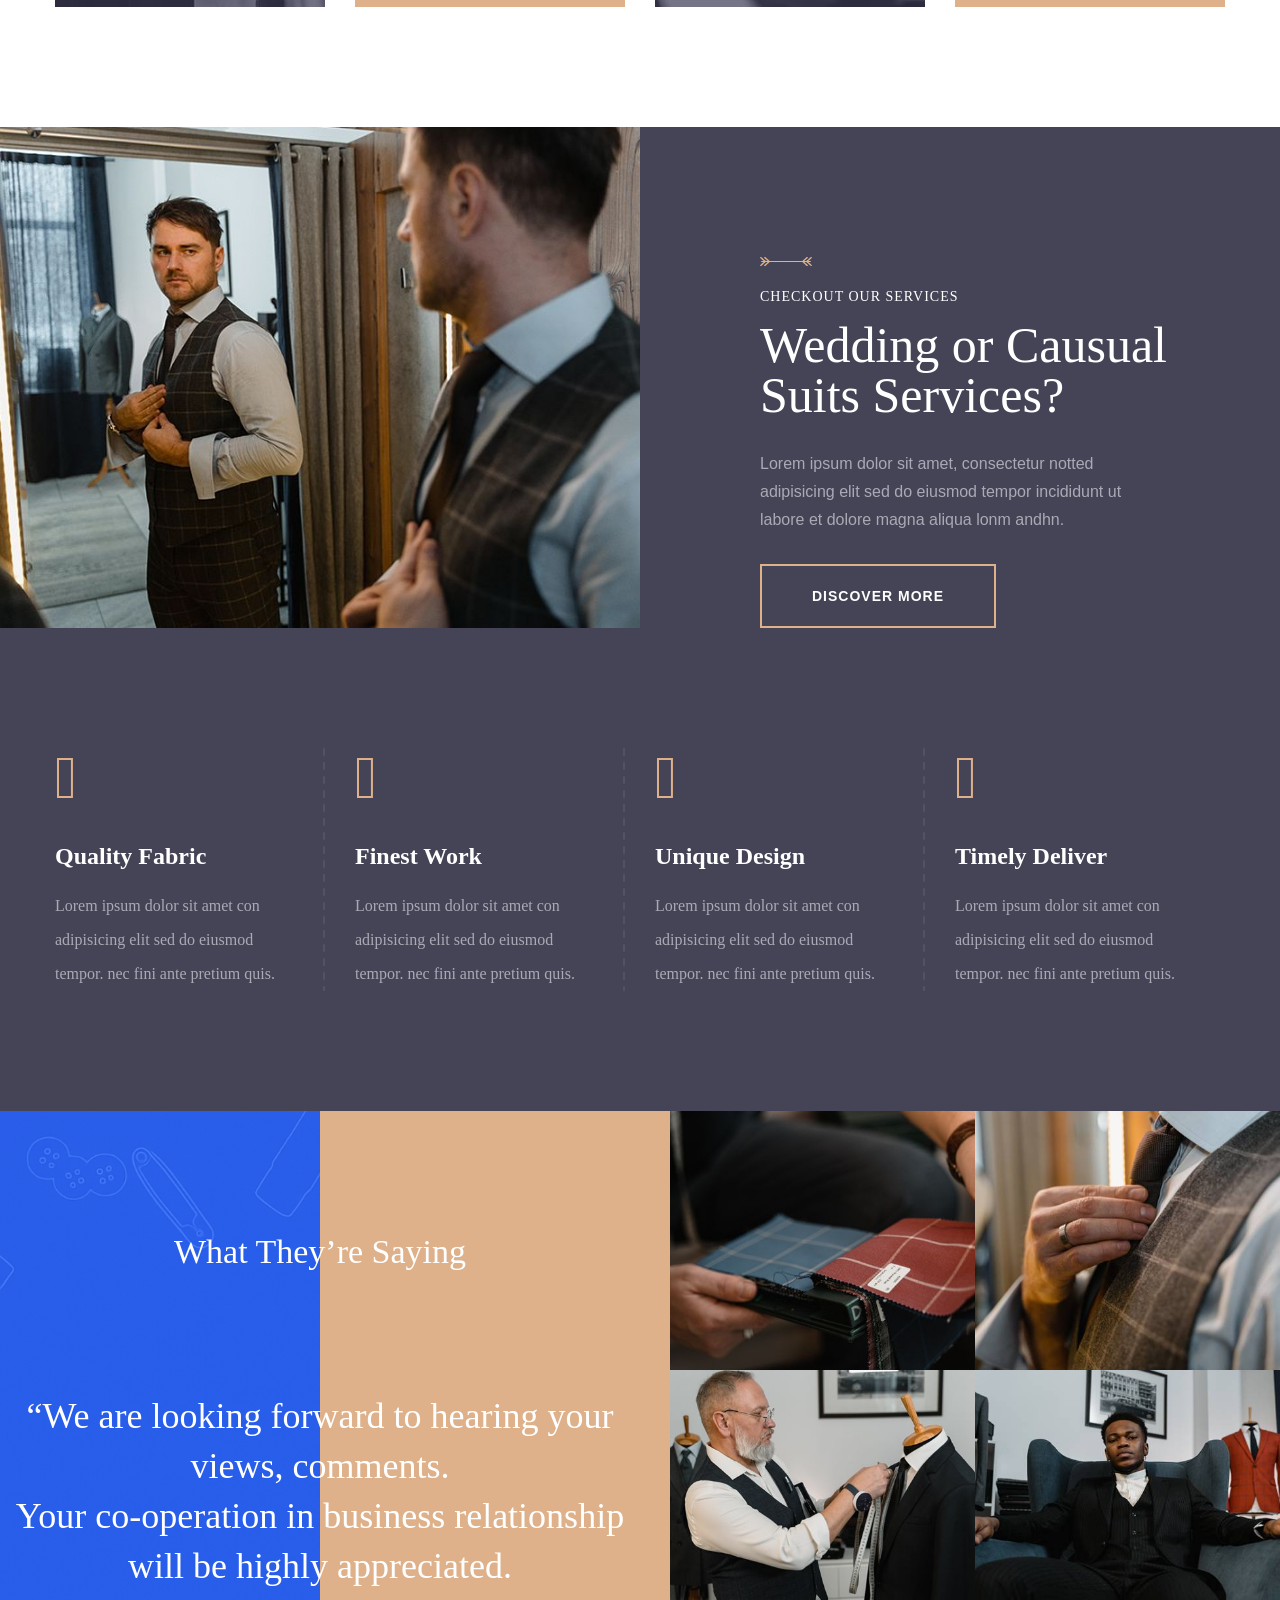
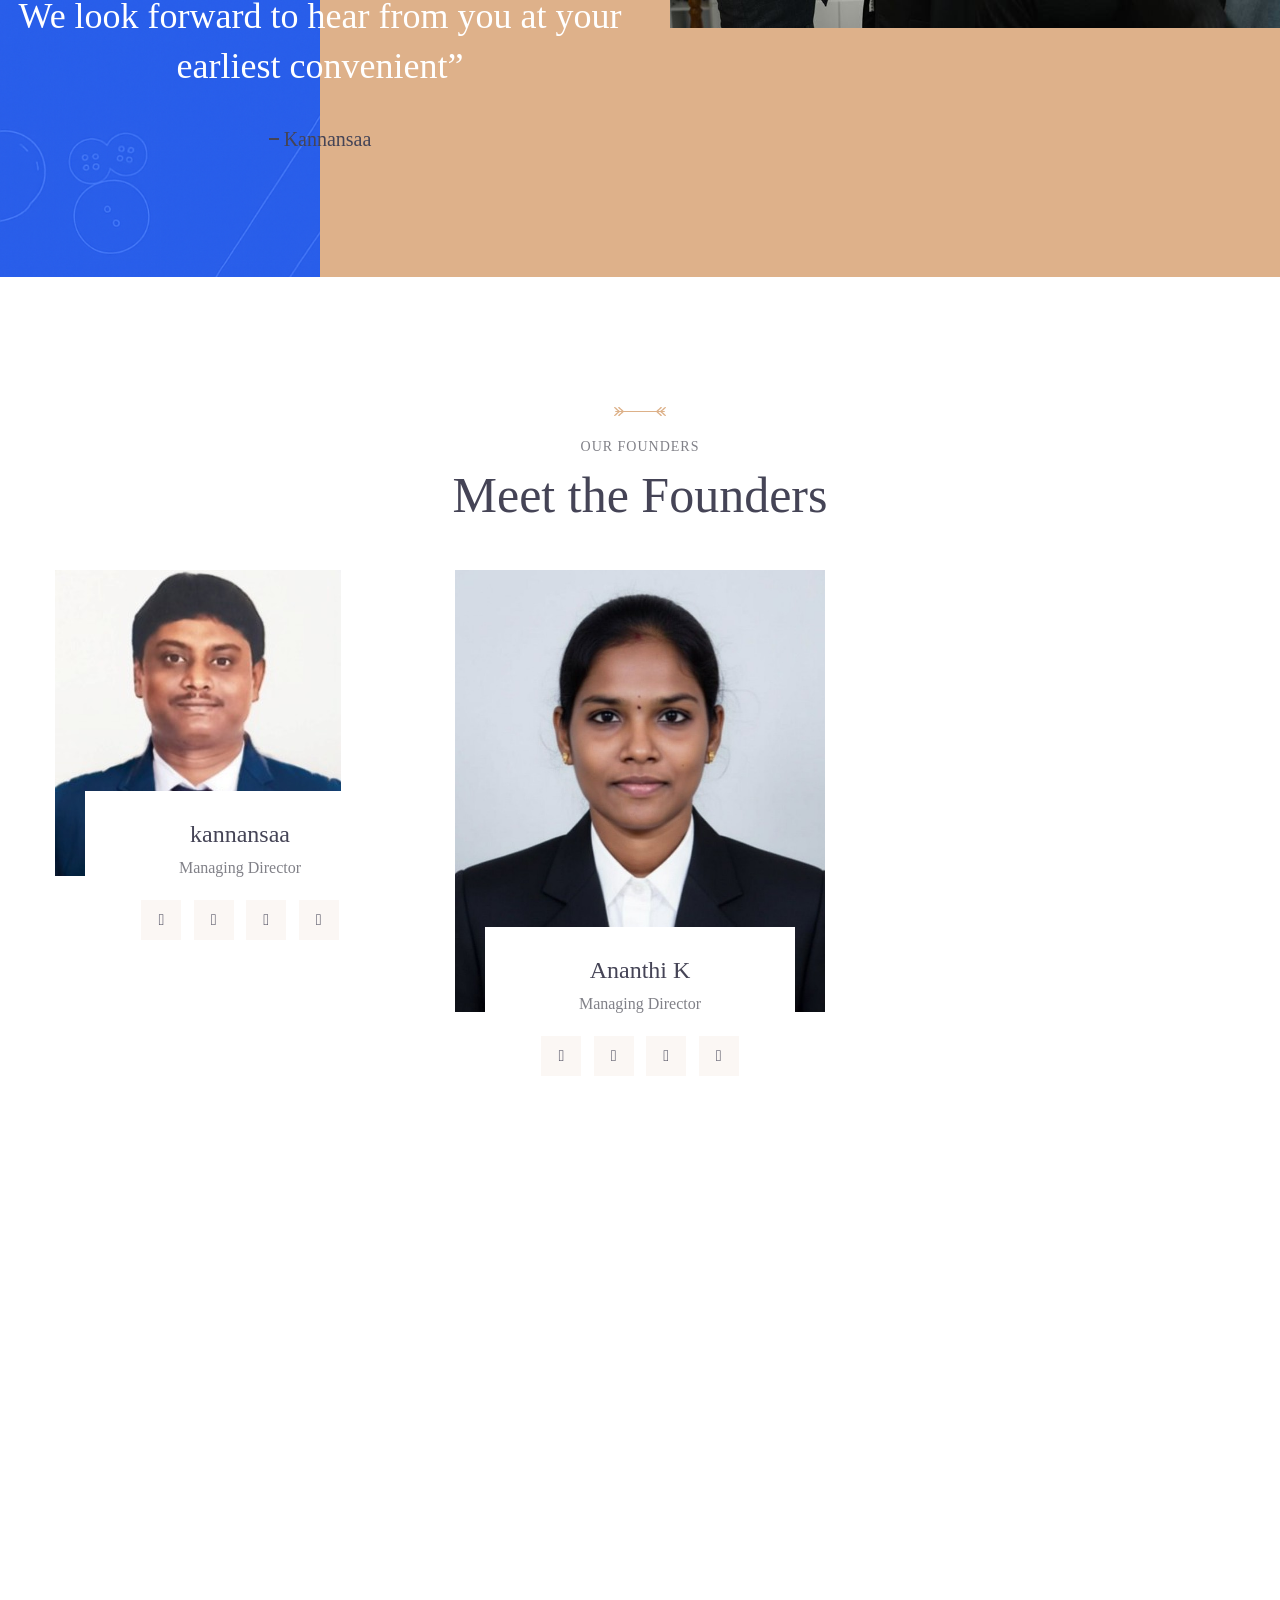
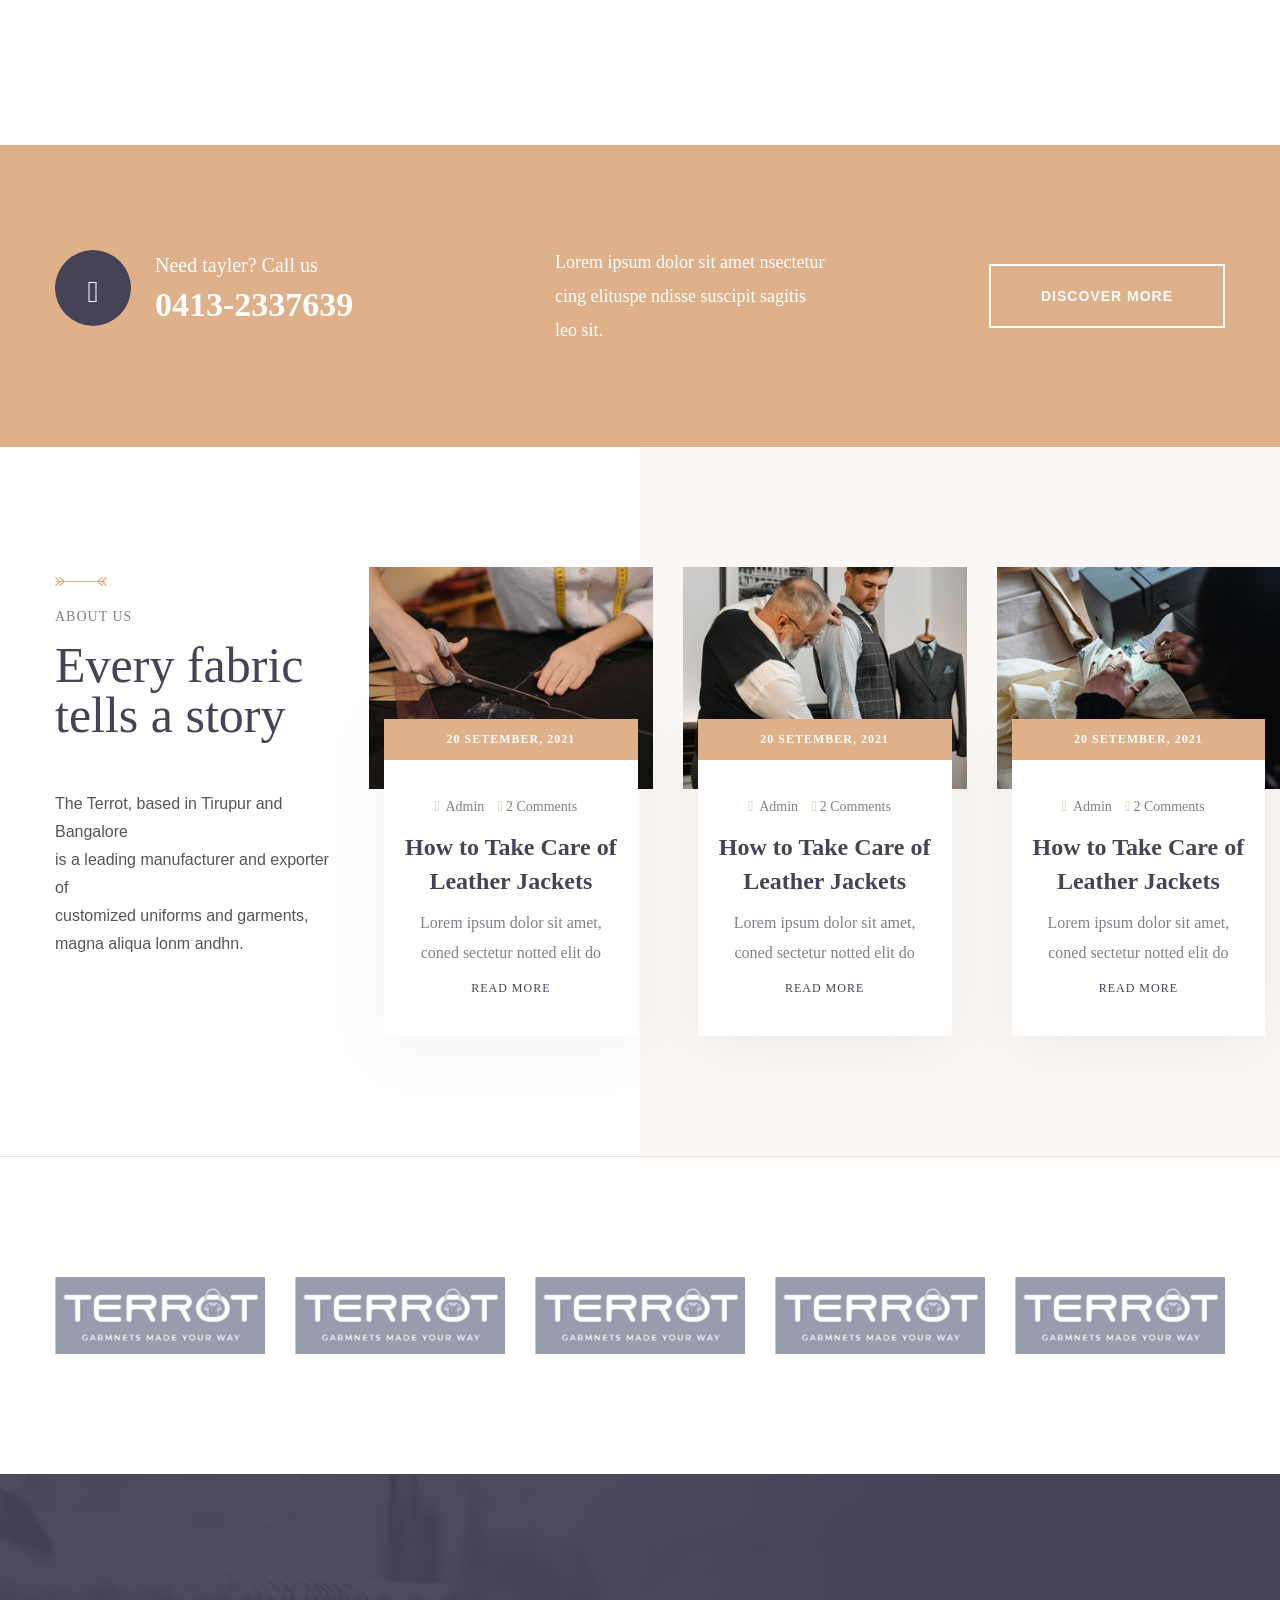
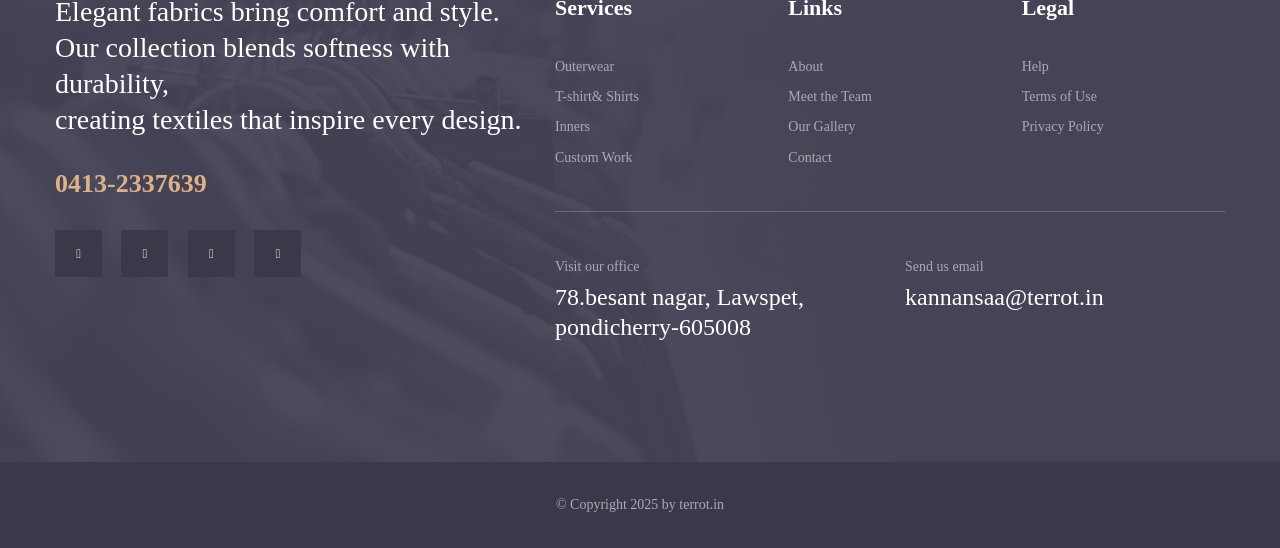
==== commit ad9adfeb: "imagechanged" ====
--- a/index.html
+++ b/index.html
@@ -125,8 +125,6 @@
                                         <h4><a href="tel:+ 91 9843698899">+ 91 9843698899</a></h4>
                                     </div>
                                 </div>
-                                <button type="button" class="theme-btn search-toggler"><i class="flaticon-magnifying-glass"></i></button>
-                                <div class="link-btn"><a href="contact.html" class="theme-btn btn-style-two"><span>book appointment</span></a></div>
                             </div>
                         </div>
                     </div>
@@ -268,7 +266,7 @@
                                 </div>
                             </div>
                             <div class="experience-year">
-                                <h3>20</h3>Years of <br>Practicing </div>
+                                <h3>20</h3>Years of <br>Experience </div>
                         </div>
                     </div>
                     <div class="col-lg-5">
@@ -277,9 +275,9 @@
                             <div class="sub-title">Checkout our services</div>
                             <h2 class="sec-title mb-35">Introducing the Quality Textiles in Town</h2>
                         </div>
-                        <div class="text">Lorem ipsum dolor sit amet, consectetur notted adipisicing elit sed do eiusmod tempor incididunt ut labore et dolore magna aliqua lonm andhn.</div>
+                        <div class="text">With over 20 years of expertise, our founder Mr. Kannan SAA brings unmatched experience in fabrics, garment making, merchandising, and marketing. We are committed to delivering quality, innovation, and reliable service.</div>
                         <ul class="list">
-                            <li><img src="assets/images/shape/shape-2.png" alt=""> Nsectetur cing elit.</li>
+                            <li><img src="assets/images/shape/shape-2.png" alt=""> Crafted with care, designed for comfort.</li>
                             <li><img src="assets/images/shape/shape-2.png" alt="">Suspe ndisse suscipit sagittis leo.</li>
                             <li><img src="assets/images/shape/shape-2.png" alt="">Entum estibulum dignissim posuere.</li>
                             <li><img src="assets/images/shape/shape-2.png" alt="">Donec eros libero, dignissim eget.</li>
@@ -468,13 +466,10 @@
                                 <div class="swiper-container testimonial-thumbs">
                                     <div class="swiper-wrapper">
                                         <div class="swiper-slide">
-                                            <div class="author-thumb"><img src="assets/images/resource/image-3.png" alt=""></div>
+                                            <div class="author-thumb"><img src="assets/images/resource/image-11.png" alt=""></div>
                                         </div>
                                         <div class="swiper-slide">
-                                            <div class="author-thumb"><img src="assets/images/resource/image-4.png" alt=""></div>
-                                        </div>
-                                        <div class="swiper-slide">
-                                            <div class="author-thumb"><img src="assets/images/resource/image-5.png" alt=""></div>
+                                            <div class="author-thumb"><img src="assets/images/resource/image-12.png" alt=""></div>
                                         </div>
                                     </div>
                                 </div>
@@ -482,16 +477,12 @@
                                 <div class="swiper-container testimonial-content">
                                     <div class="swiper-wrapper">
                                         <div class="swiper-slide">
-                                            <div class="testimonial-block_text">“Aliquam erat volutpat. Suspendisse suscipit <br> vestibulum leo a aliquam. In risus di pharetra <br> sed felis nec, euismod faucibus velit. Fusce id <br> laoreet nisl. Duis lacinia eleifend.”</div>
-                                            <div class="testimonial-block_name"> Christine Eve</div>
+                                            <div class="testimonial-block_text">“We are looking forward to hearing your views, comments.  <br> Your co-operation in business relationship will be highly appreciated. <br>  We look forward to hear from you at your earliest convenient”</div>
+                                            <div class="testimonial-block_name"> Kannansaa</div>
                                         </div>
                                         <div class="swiper-slide">
-                                            <div class="testimonial-block_text">“Aliquam erat volutpat. Suspendisse suscipit <br> vestibulum leo a aliquam. In risus di pharetra <br> sed felis nec, euismod faucibus velit. Fusce id <br> laoreet nisl. Duis lacinia eleifend.”</div>
-                                            <div class="testimonial-block_name"> Christine Eve</div>
-                                        </div>
-                                        <div class="swiper-slide">
-                                            <div class="testimonial-block_text">“Aliquam erat volutpat. Suspendisse suscipit <br> vestibulum leo a aliquam. In risus di pharetra <br> sed felis nec, euismod faucibus velit. Fusce id <br> laoreet nisl. Duis lacinia eleifend.”</div>
-                                            <div class="testimonial-block_name"> Christine Eve</div>
+                                            <div class="testimonial-block_text">“We bring tradition and innovation together through high-quality textiles. <br> Every fabric tells a story of craftsmanship, durability, and style <br> tailored to meet the needs of modern living.”</div>
+                                            <div class="testimonial-block_name"> Ananthi K</div>
                                         </div>
                                     </div>
                                 </div>
@@ -567,7 +558,7 @@
         <section class="map-section pb-0 pt-0">
             <div class="auto-container full-width">
                 <div class="contact-map">
-                    <iframe src="https://www.google.com/maps/embed?pb=!1m18!1m12!1m3!1d55945.16225505631!2d-73.90847969206546!3d40.66490264739892!2m3!1f0!2f0!3f0!3m2!1i1024!2i768!4f13.1!3m3!1m2!1s0x89c24fa5d33f083b%3A0xc80b8f06e177fe62!2sNew%20York%2C%20NY%2C%20USA!5e0!3m2!1sen!2sbd!4v1601263396347!5m2!1sen!2sbd"
+                    <iframe src="https://www.google.com/maps/place/TERROT/@11.959334,79.8083556,59m/data=!3m1!1e3!4m6!3m5!1s0x3a5361c20a6298f1:0x7d5cf845a4579f36!8m2!3d11.9593732!4d79.8083055!16s%2Fg%2F11xwbq5kmg?entry=ttu&g_ep=EgoyMDI1MDkxNS4wIKXMDSoASAFQAw%3D%3D"
                         width="600" height="500" frameborder="0" style="border:0; width: 100%" allowfullscreen="" aria-hidden="false" tabindex="0"></iframe>
                 </div>
             </div>
@@ -601,9 +592,12 @@
                     <div class="col-xl-3">
                         <div class="sec-title-box wow fadeInUp" data-wow-delay="0ms" data-wow-duration="1500ms">
                             <div class="sec-title-dec"><img src="assets//images/shape/shape-1.png" alt=""></div>
-                            <div class="sub-title">Latest Blog Posts</div>
-                            <h2 class="sec-title">Latest News & <br> Articles from the <br> Blog Posts</h2>
-                            <div class="text mb-30">Lorem ipsum dolor sit amet, consectetur <br> notted adipisicing elit sed do eiusmod <br> tempor incididunt ut labore et dolore <br> magna aliqua lonm andhn.</div>
+                            <div class="sub-title">About Us</div>
+                            <h2 class="sec-title">Every fabric tells a story</h2>
+                            <div class="text mb-30">The Terrot, based in Tirupur and Bangalore
+                                <br> is a leading manufacturer and exporter of <br> 
+                               customized uniforms and garments, <br> 
+                                magna aliqua lonm andhn.</div>
                         </div>
                     </div>
                     <div class="col-xl-9">
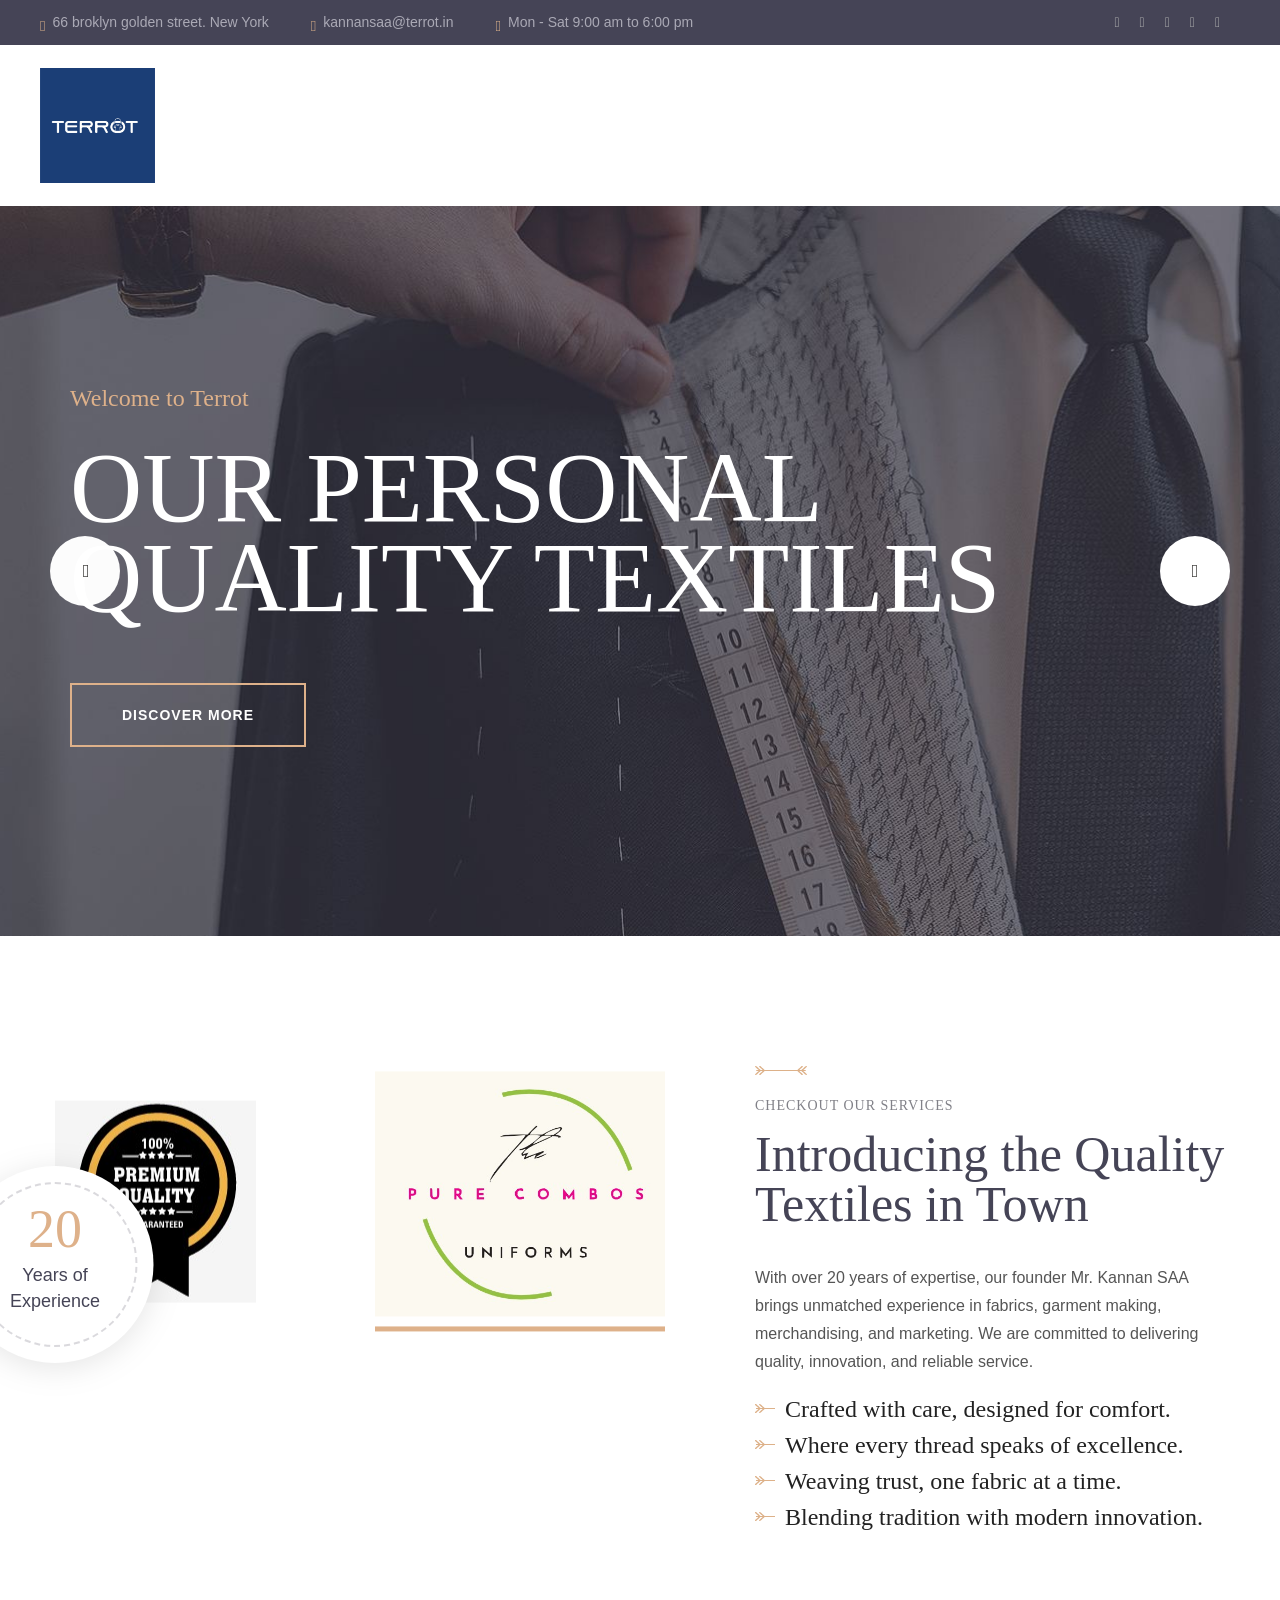
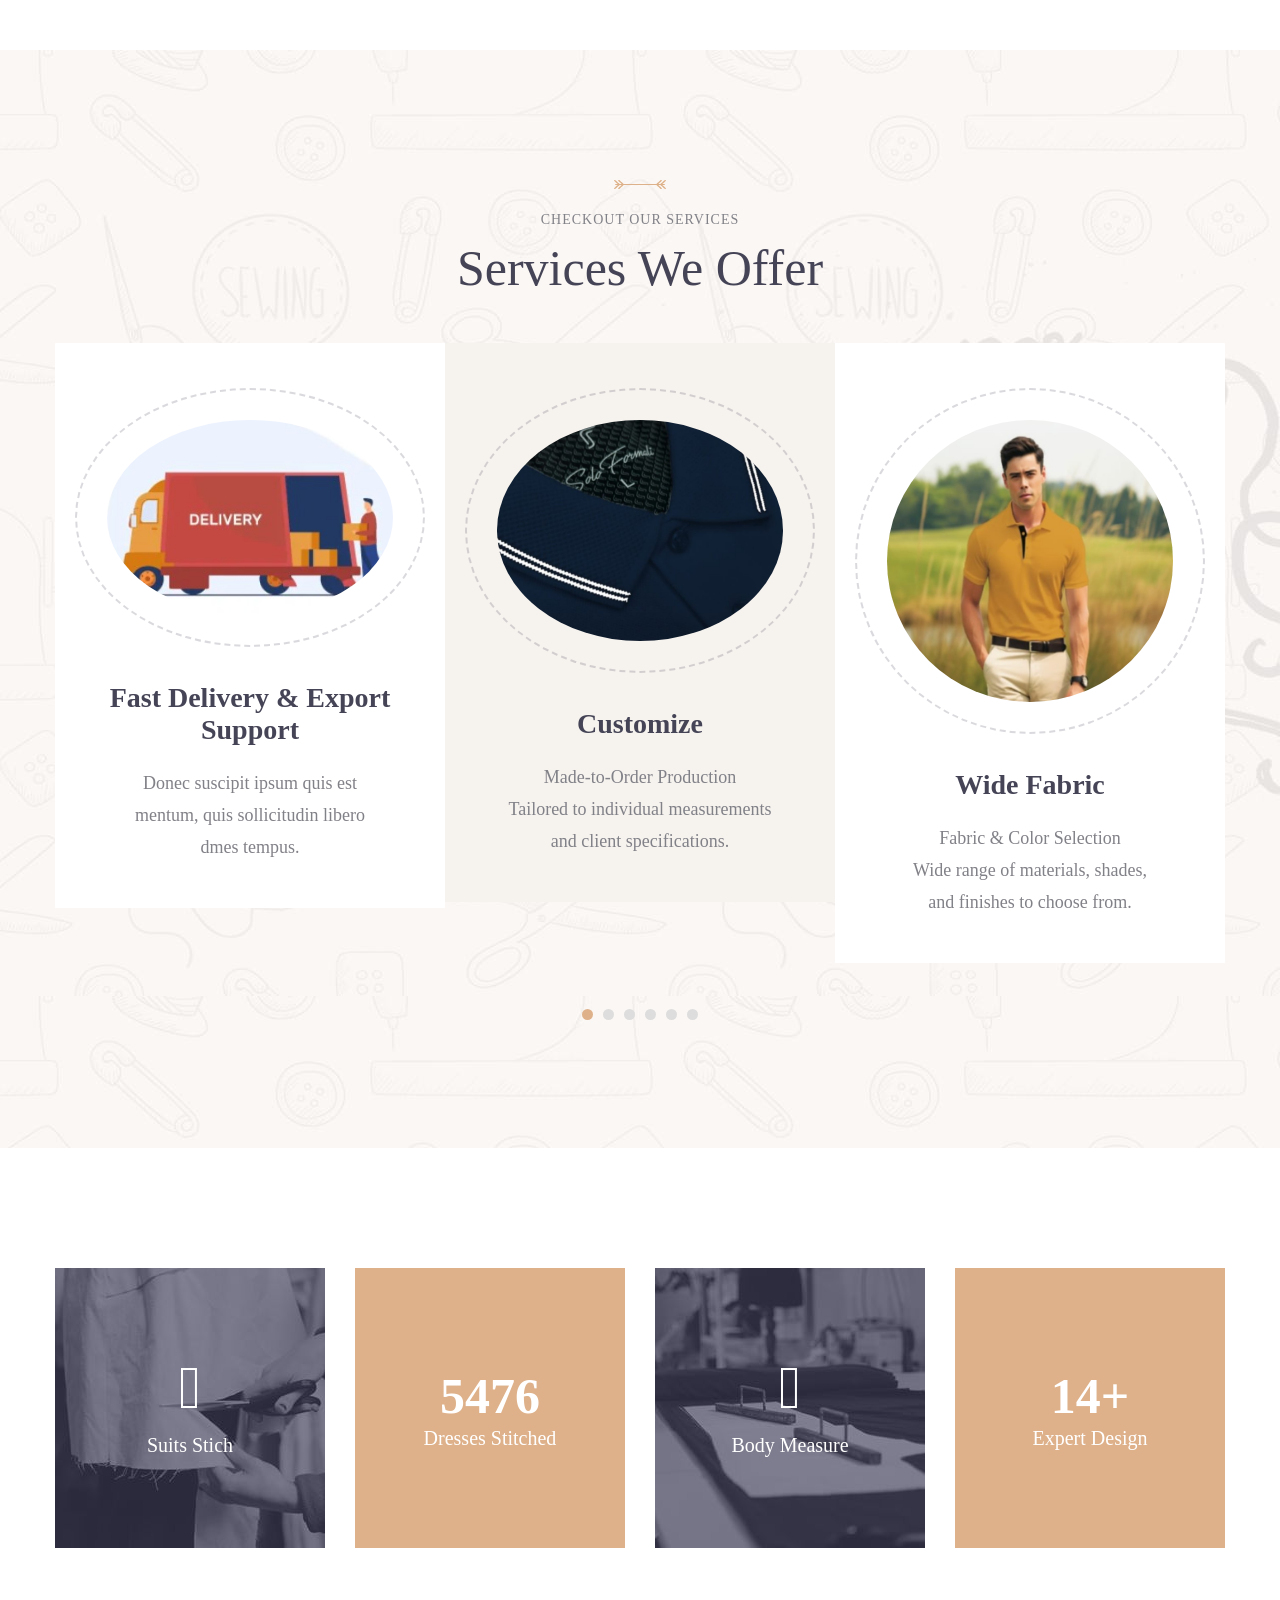
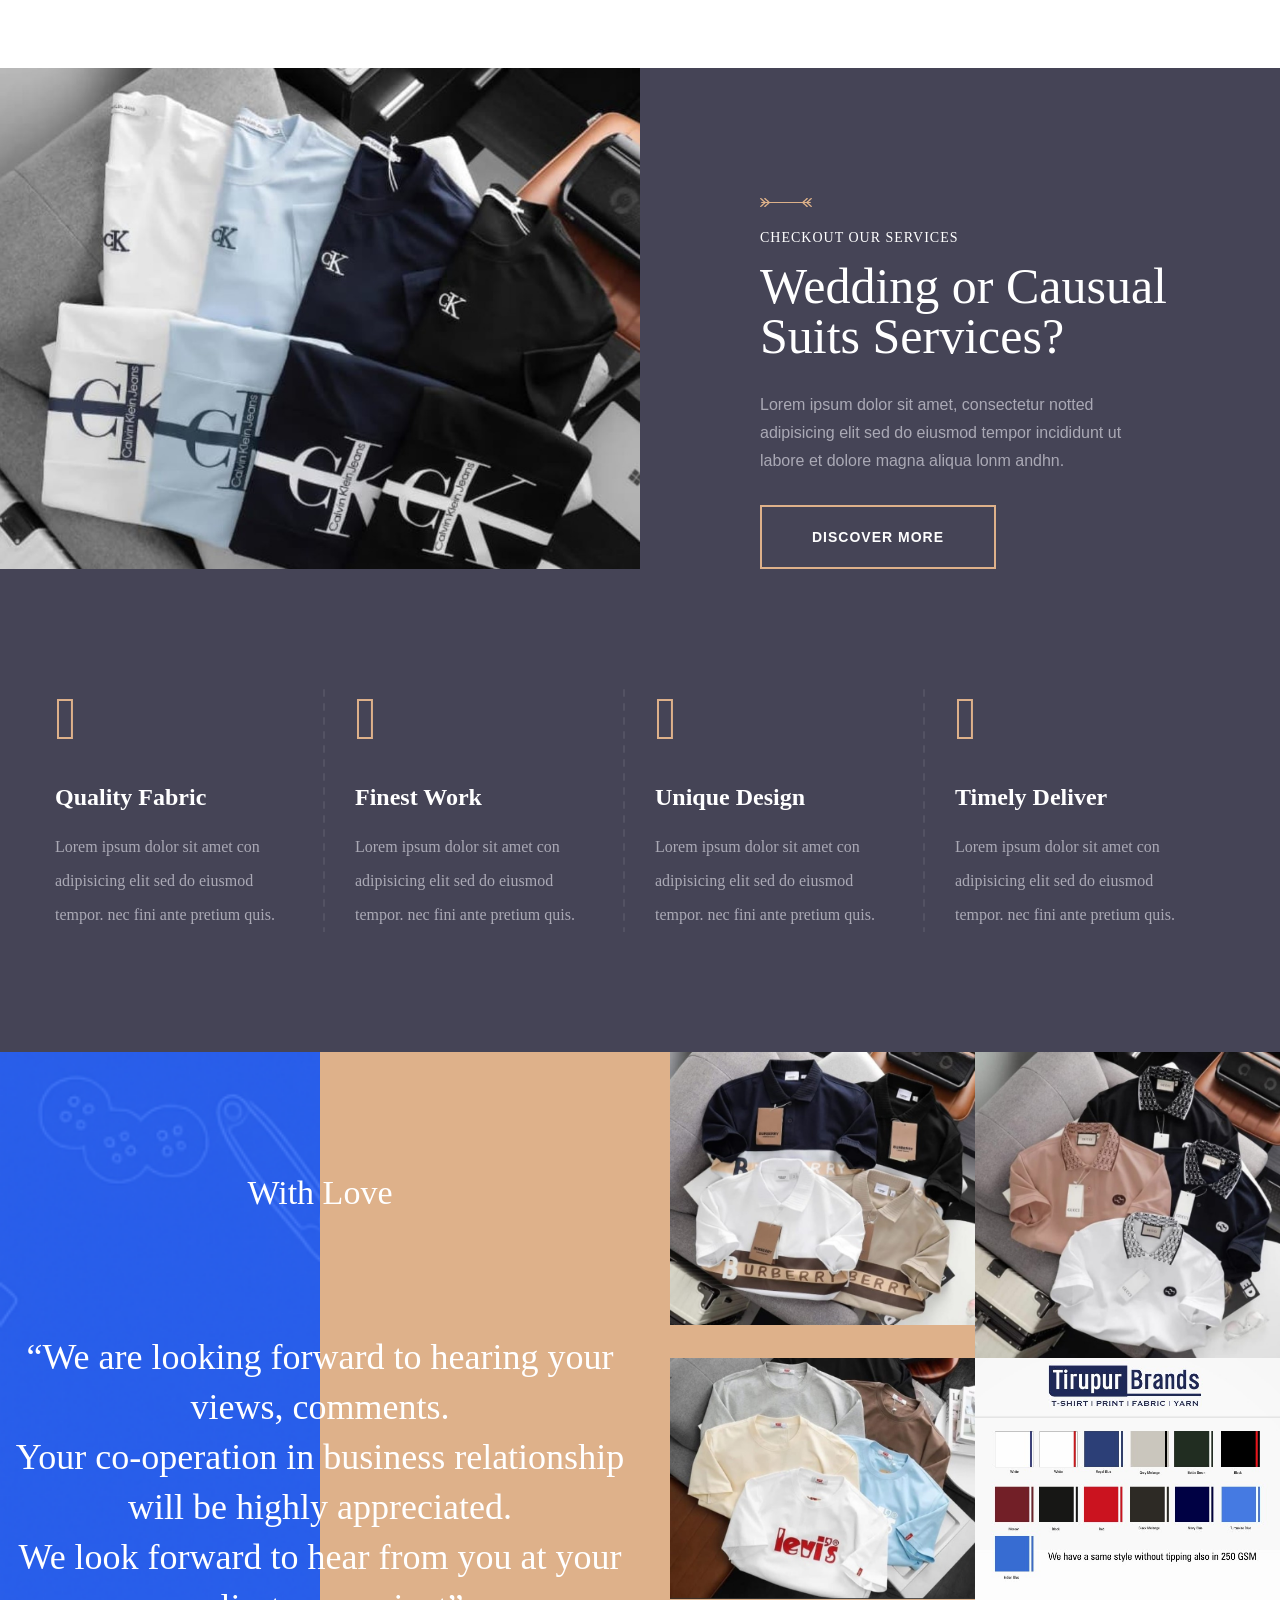
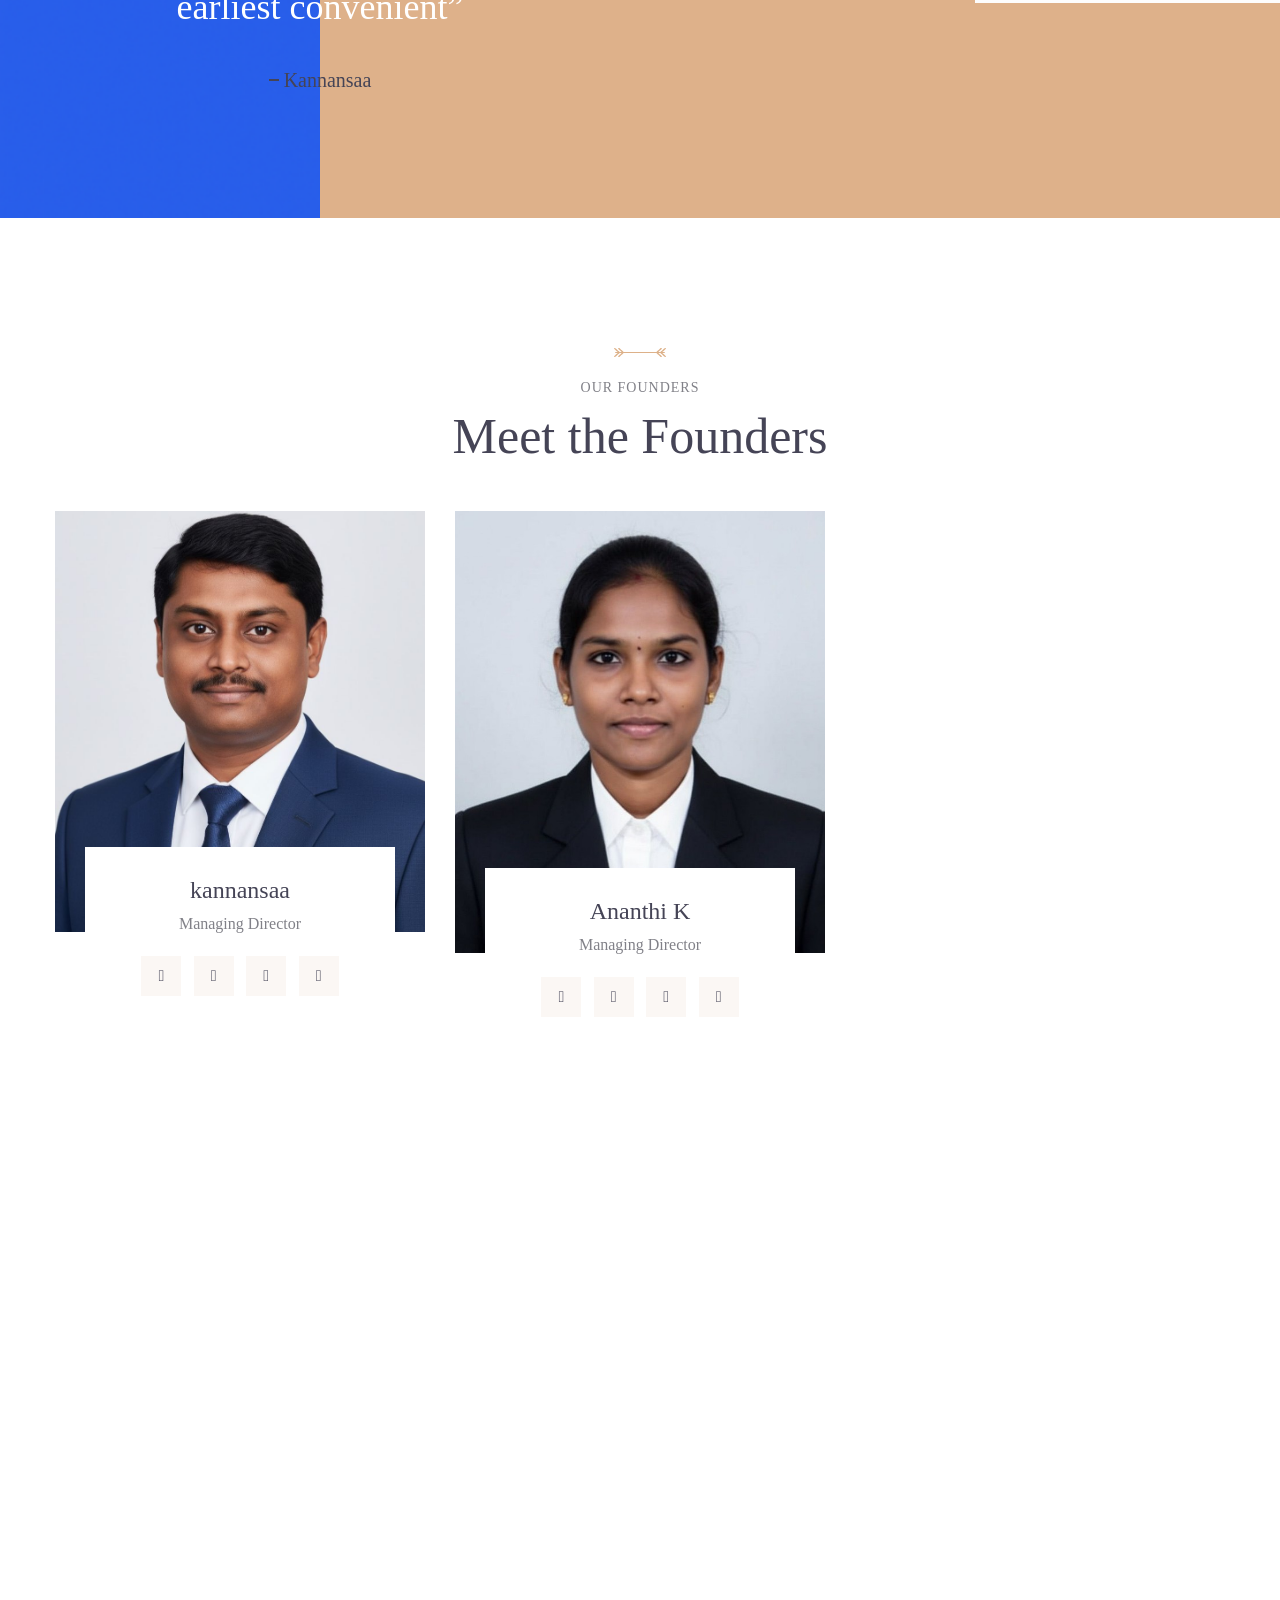
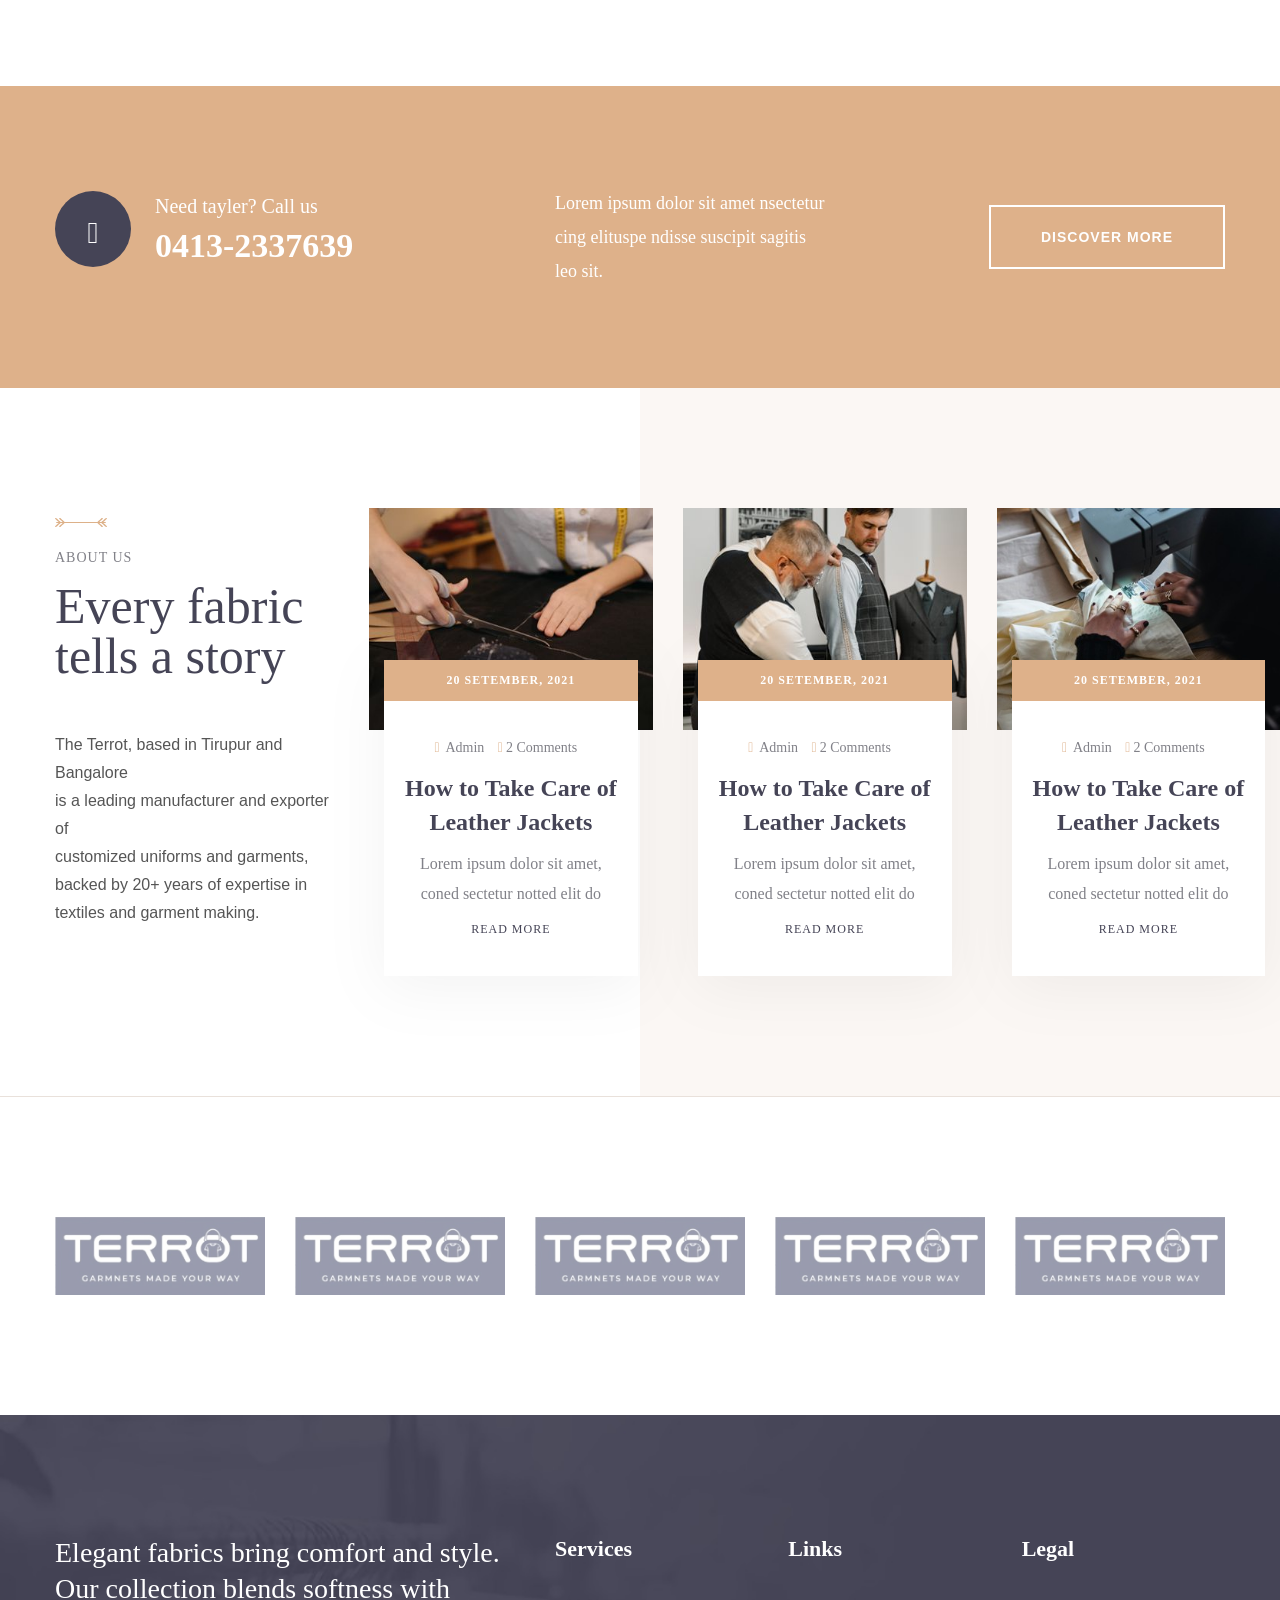
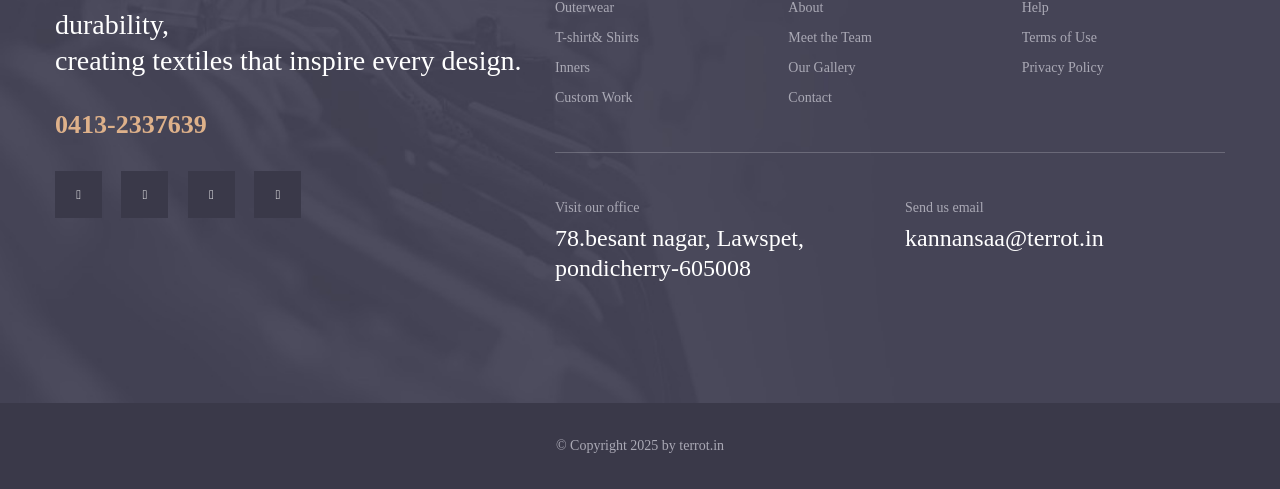
==== commit f0a760ca: "modified" ====
--- a/index.html
+++ b/index.html
@@ -277,15 +277,11 @@
                         </div>
                         <div class="text">With over 20 years of expertise, our founder Mr. Kannan SAA brings unmatched experience in fabrics, garment making, merchandising, and marketing. We are committed to delivering quality, innovation, and reliable service.</div>
                         <ul class="list">
-                            <li><img src="assets/images/shape/shape-2.png" alt=""> Crafted with care, designed for comfort.</li>
-                            <li><img src="assets/images/shape/shape-2.png" alt="">Suspe ndisse suscipit sagittis leo.</li>
-                            <li><img src="assets/images/shape/shape-2.png" alt="">Entum estibulum dignissim posuere.</li>
-                            <li><img src="assets/images/shape/shape-2.png" alt="">Donec eros libero, dignissim eget.</li>
+                            <li><img src="assets/images/shape/shape-2.png" alt="">Crafted with care, designed for comfort.</li>
+                            <li><img src="assets/images/shape/shape-2.png" alt="">Where every thread speaks of excellence.</li>
+                            <li><img src="assets/images/shape/shape-2.png" alt="">Weaving trust, one fabric at a time.</li>
+                            <li><img src="assets/images/shape/shape-2.png" alt="">Blending tradition with modern innovation.</li>
                         </ul>
-                        <div class="author-wrapper wow fadeInUp" data-wow-delay="0ms" data-wow-duration="1500ms">
-                            <div class="author-thumb"><img src="assets/images/resource/image-1.png" alt=""></div>
-                            <div class="signature"><img src="assets/images/resource/image-2.png" alt=""></div>
-                        </div>
                     </div>
                 </div>
             </div>
@@ -303,42 +299,42 @@
                     <div class="col-lg-12 service-block-one">
                         <div class="inner-box wow fadeInUp" data-wow-delay="0ms" data-wow-duration="1500ms">
                             <div class="image img_hover_1"><img src="assets/images/resource/image-3.jpg" alt=""></div>
-                            <h4><a href="suits-shirts.html">Suits & Shirts</a></h4>
-                            <div class="text">Donec suscipit ipsum quis est <br> mentum, quis sollicitudin libero <br> dmes tempus.</div>
+                            <h4><a href="suits-shirts.html">Customize</a></h4>
+                            <div class="text">Made-to-Order Production  <br> Tailored to individual measurements <br> and client specifications.</div>
                         </div>
                     </div>
                     <div class="col-lg-12 service-block-one">
                         <div class="inner-box wow fadeInUp" data-wow-delay="300ms" data-wow-duration="1500ms">
                             <div class="image img_hover_1"><img src="assets/images/resource/image-4.jpg" alt=""></div>
-                            <h4><a href="wedding-dresses.html">Wedding Dresses</a></h4>
-                            <div class="text">Donec suscipit ipsum quis est <br> mentum, quis sollicitudin libero <br> dmes tempus.</div>
+                            <h4><a href="wedding-dresses.html">Wide Fabric</a></h4>
+                            <div class="text">Fabric & Color Selection <br> Wide range of materials, shades,<br>  and finishes to choose from.</div>
                         </div>
                     </div>
                     <div class="col-lg-12 service-block-one">
                         <div class="inner-box wow fadeInUp" data-wow-delay="300ms" data-wow-duration="1500ms">
                             <div class="image img_hover_1"><img src="assets/images/resource/image-5.jpg" alt=""></div>
-                            <h4><a href="stylish-clothing.html">Stylish Clothing</a></h4>
+                            <h4><a href="stylish-clothing.html">Logo Embroidery</a></h4>
                             <div class="text">Donec suscipit ipsum quis est <br> mentum, quis sollicitudin libero <br> dmes tempus.</div>
                         </div>
                     </div>
                     <div class="col-lg-12 service-block-one">
                         <div class="inner-box wow fadeInUp" data-wow-delay="0ms" data-wow-duration="1500ms">
-                            <div class="image img_hover_1"><img src="assets/images/resource/image-3.jpg" alt=""></div>
-                            <h4><a href="suits-shirts.html">Suits & Shirts</a></h4>
+                            <div class="image img_hover_1"><img src="assets/images/resource/image-33.jpg" alt=""></div>
+                            <h4><a href="suits-shirts.html">Uniforms & Corporate</a></h4>
                             <div class="text">Donec suscipit ipsum quis est <br> mentum, quis sollicitudin libero <br> dmes tempus.</div>
                         </div>
                     </div>
                     <div class="col-lg-12 service-block-one">
                         <div class="inner-box wow fadeInUp" data-wow-delay="300ms" data-wow-duration="1500ms">
-                            <div class="image img_hover_1"><img src="assets/images/resource/image-4.jpg" alt=""></div>
-                            <h4><a href="wedding-dresses.html">Wedding Dresses</a></h4>
+                            <div class="image img_hover_1"><img src="assets/images/resource/image-44.jpg" alt=""></div>
+                            <h4><a href="wedding-dresses.html">Flexible Orders</a></h4>
                             <div class="text">Donec suscipit ipsum quis est <br> mentum, quis sollicitudin libero <br> dmes tempus.</div>
                         </div>
                     </div>
                     <div class="col-lg-12 service-block-one">
                         <div class="inner-box wow fadeInUp" data-wow-delay="300ms" data-wow-duration="1500ms">
-                            <div class="image img_hover_1"><img src="assets/images/resource/image-5.jpg" alt=""></div>
-                            <h4><a href="stylish-clothing.html">Stylish Clothing</a></h4>
+                            <div class="image img_hover_1"><img src="assets/images/resource/image-55.jpg" alt=""></div>
+                            <h4><a href="stylish-clothing.html">Fast Delivery & Export Support</a></h4>
                             <div class="text">Donec suscipit ipsum quis est <br> mentum, quis sollicitudin libero <br> dmes tempus.</div>
                         </div>
                     </div>
@@ -462,7 +458,7 @@
                         <div class="testimonial-block-wrapper">
                             <div class="sec-bg" style="background-image: url(assets/images/background/bg-1.png);"></div>
                             <div class="testimonial-block">
-                                <h4 class="testimonial-block_title">What They’re Saying</h4>
+                                <h4 class="testimonial-block_title">With Love</h4>
                                 <div class="swiper-container testimonial-thumbs">
                                     <div class="swiper-wrapper">
                                         <div class="swiper-slide">
@@ -597,7 +593,7 @@
                             <div class="text mb-30">The Terrot, based in Tirupur and Bangalore
                                 <br> is a leading manufacturer and exporter of <br> 
                                customized uniforms and garments, <br> 
-                                magna aliqua lonm andhn.</div>
+                                backed by 20+ years of expertise in textiles and garment making.</div>
                         </div>
                     </div>
                     <div class="col-xl-9">
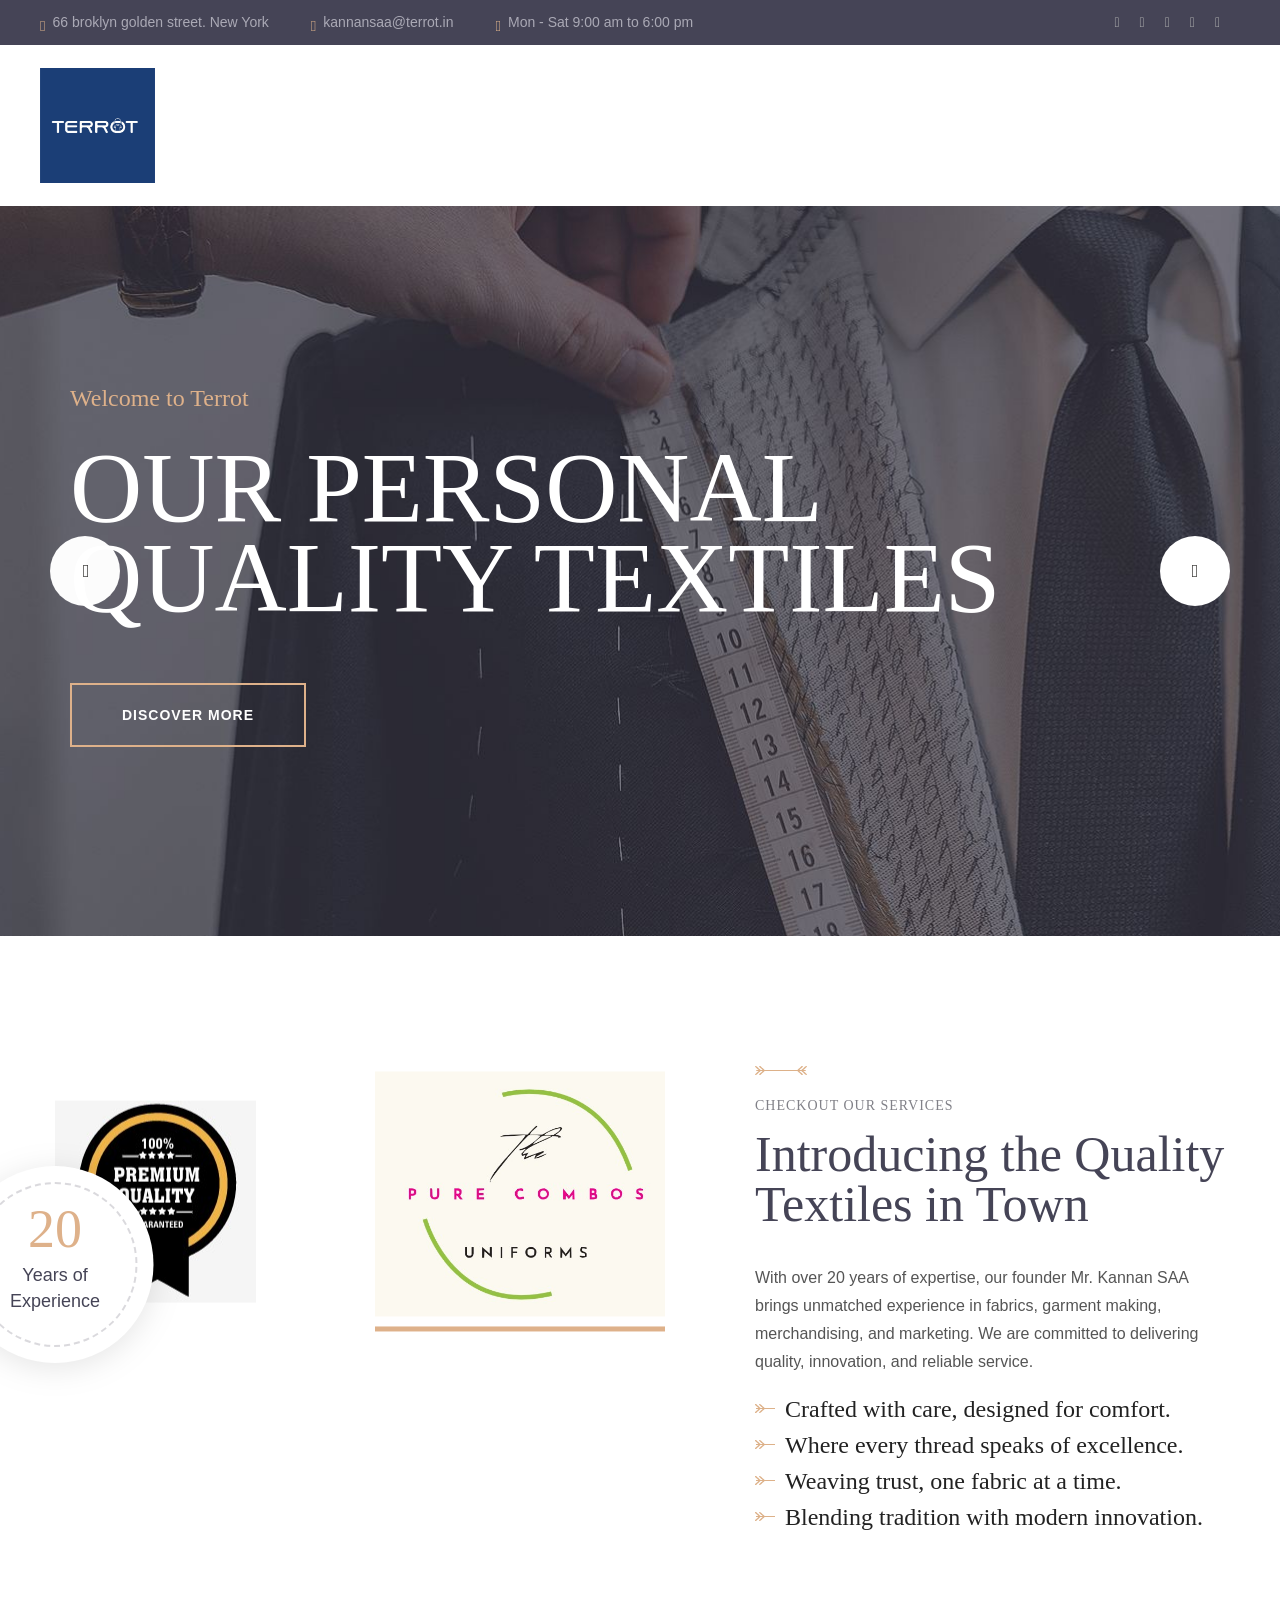
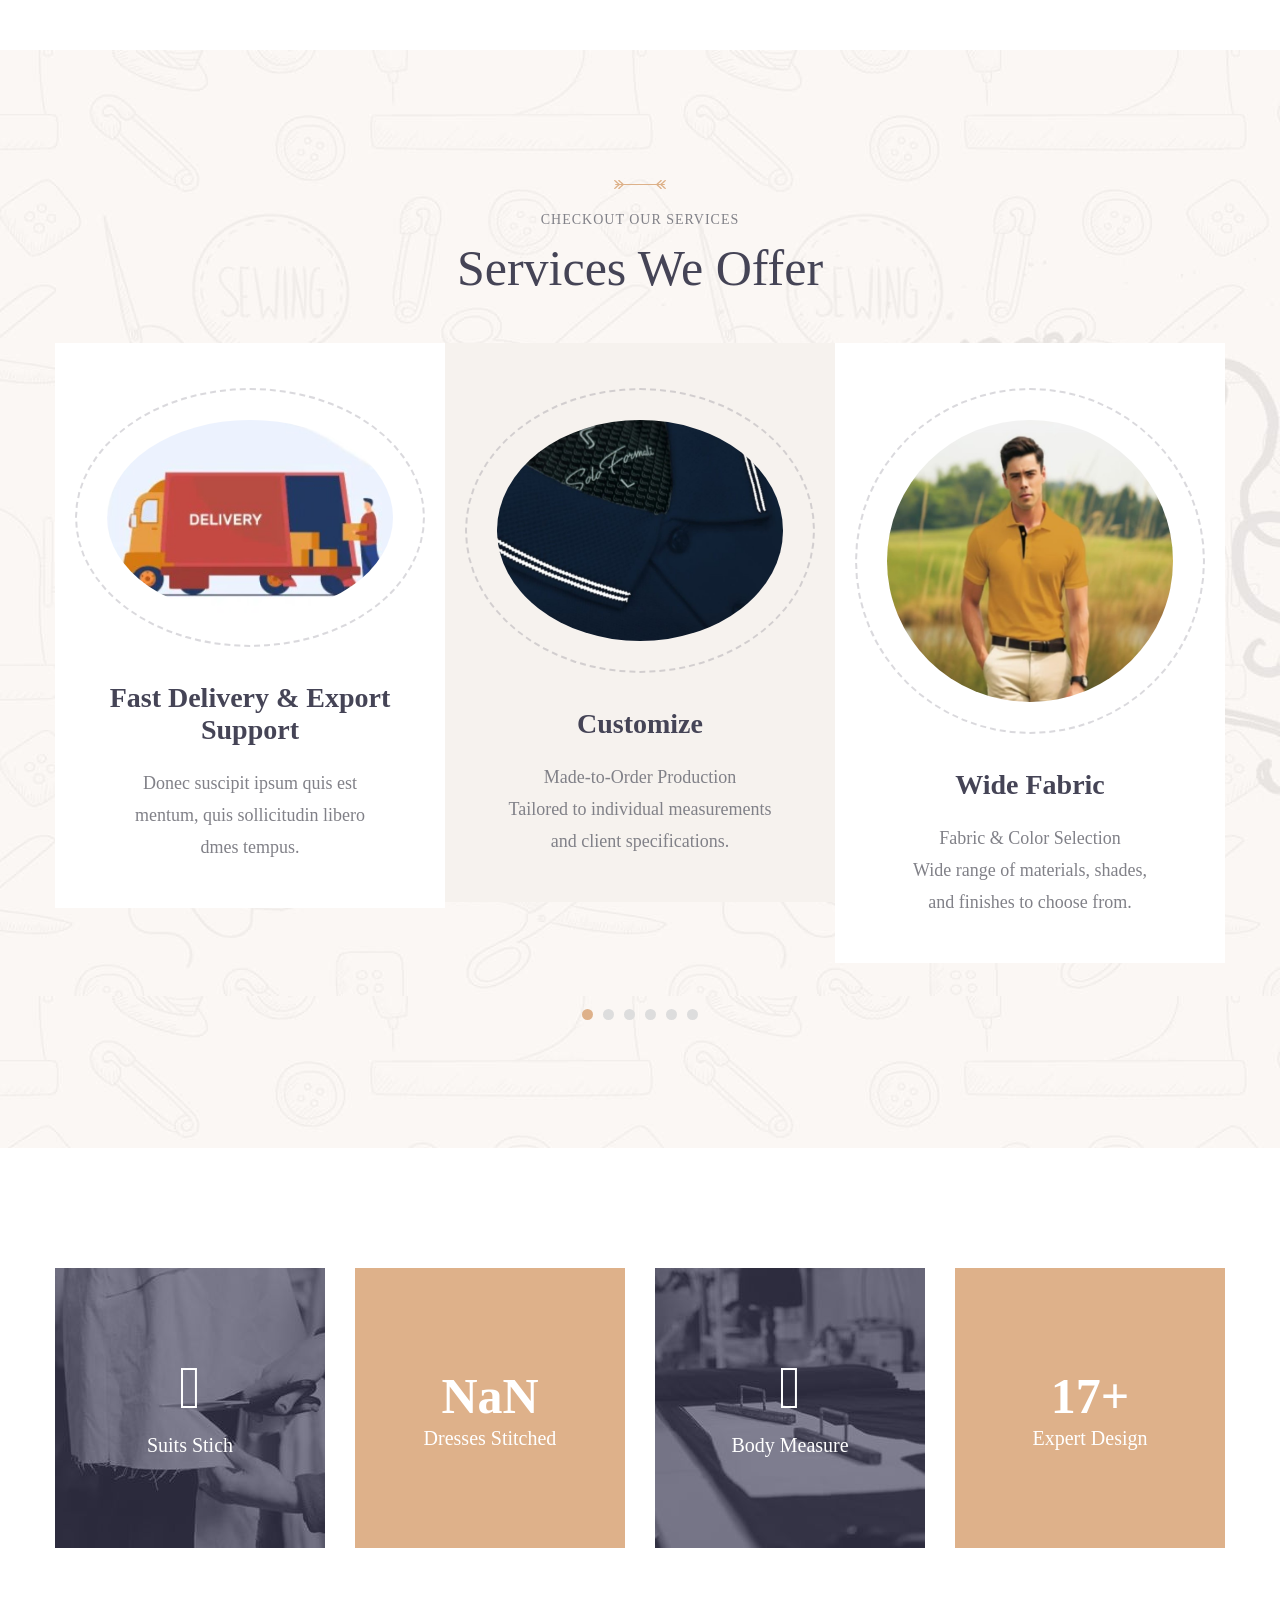
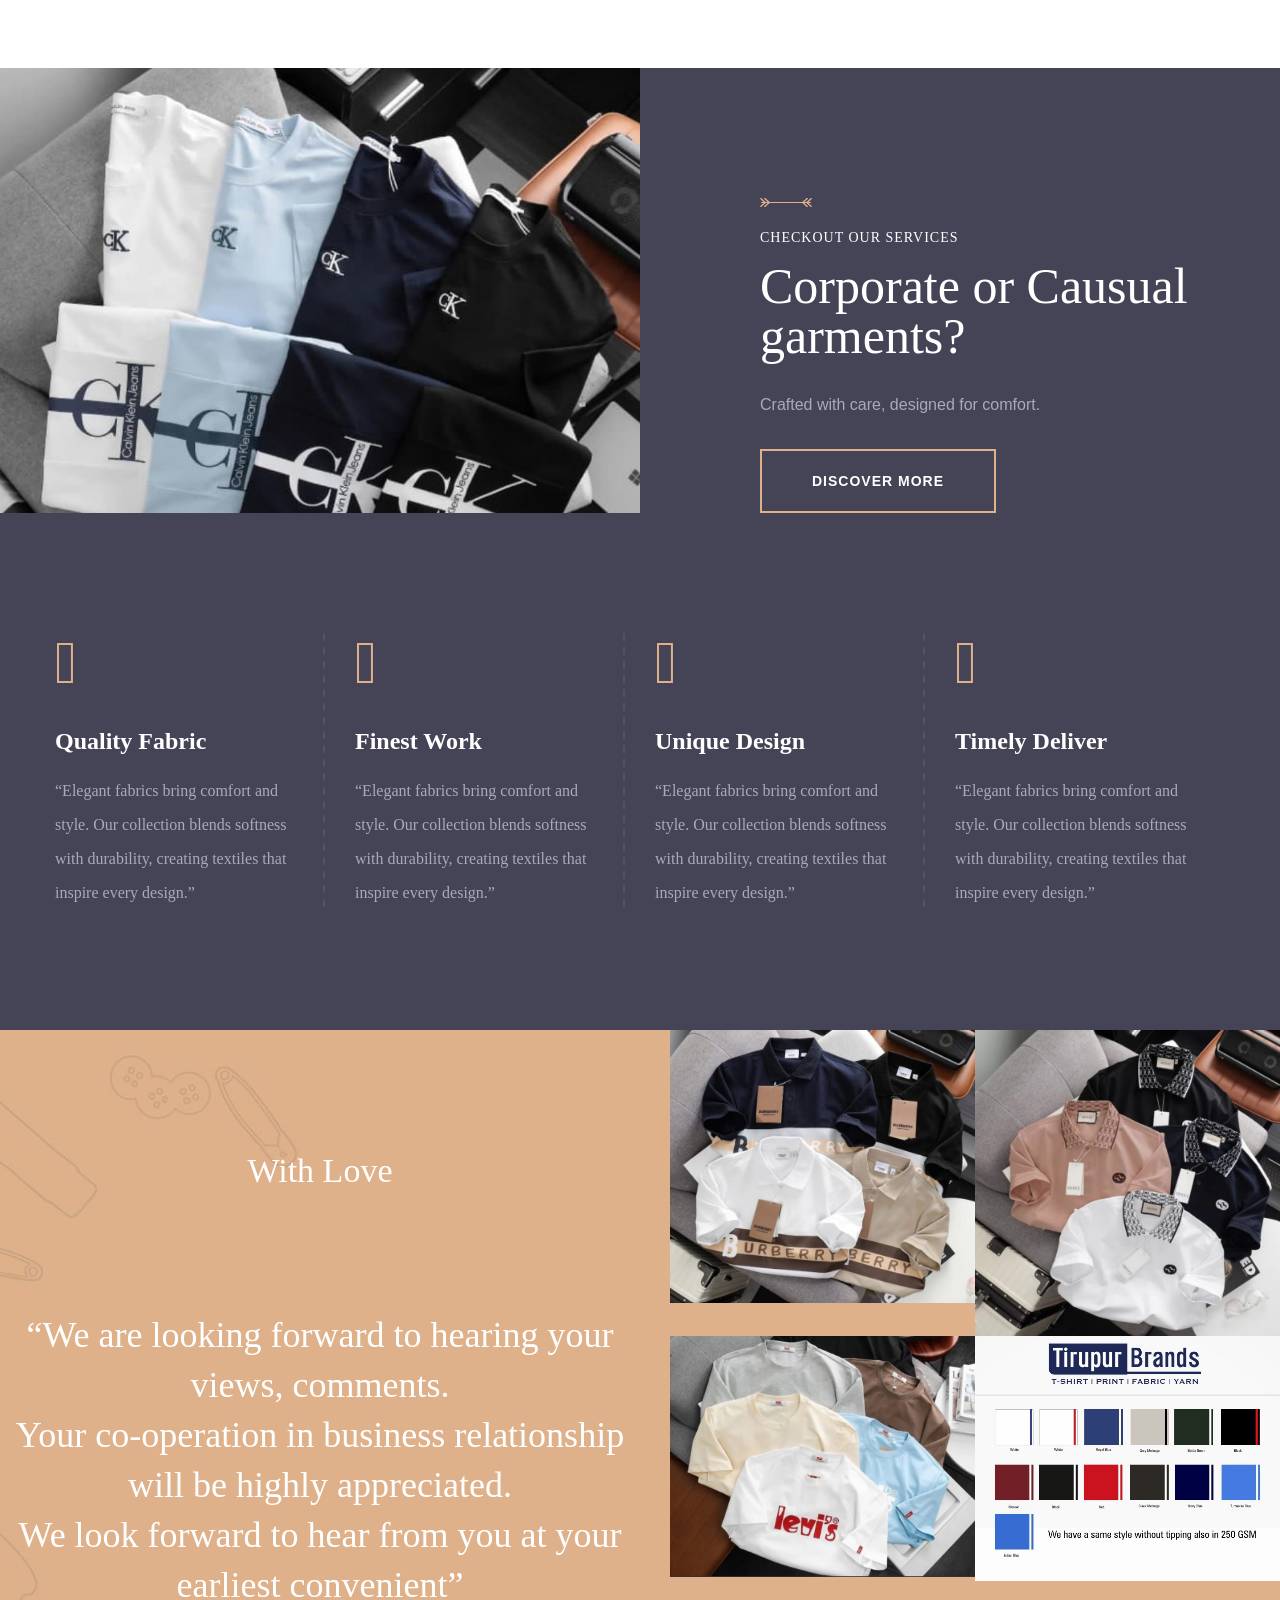
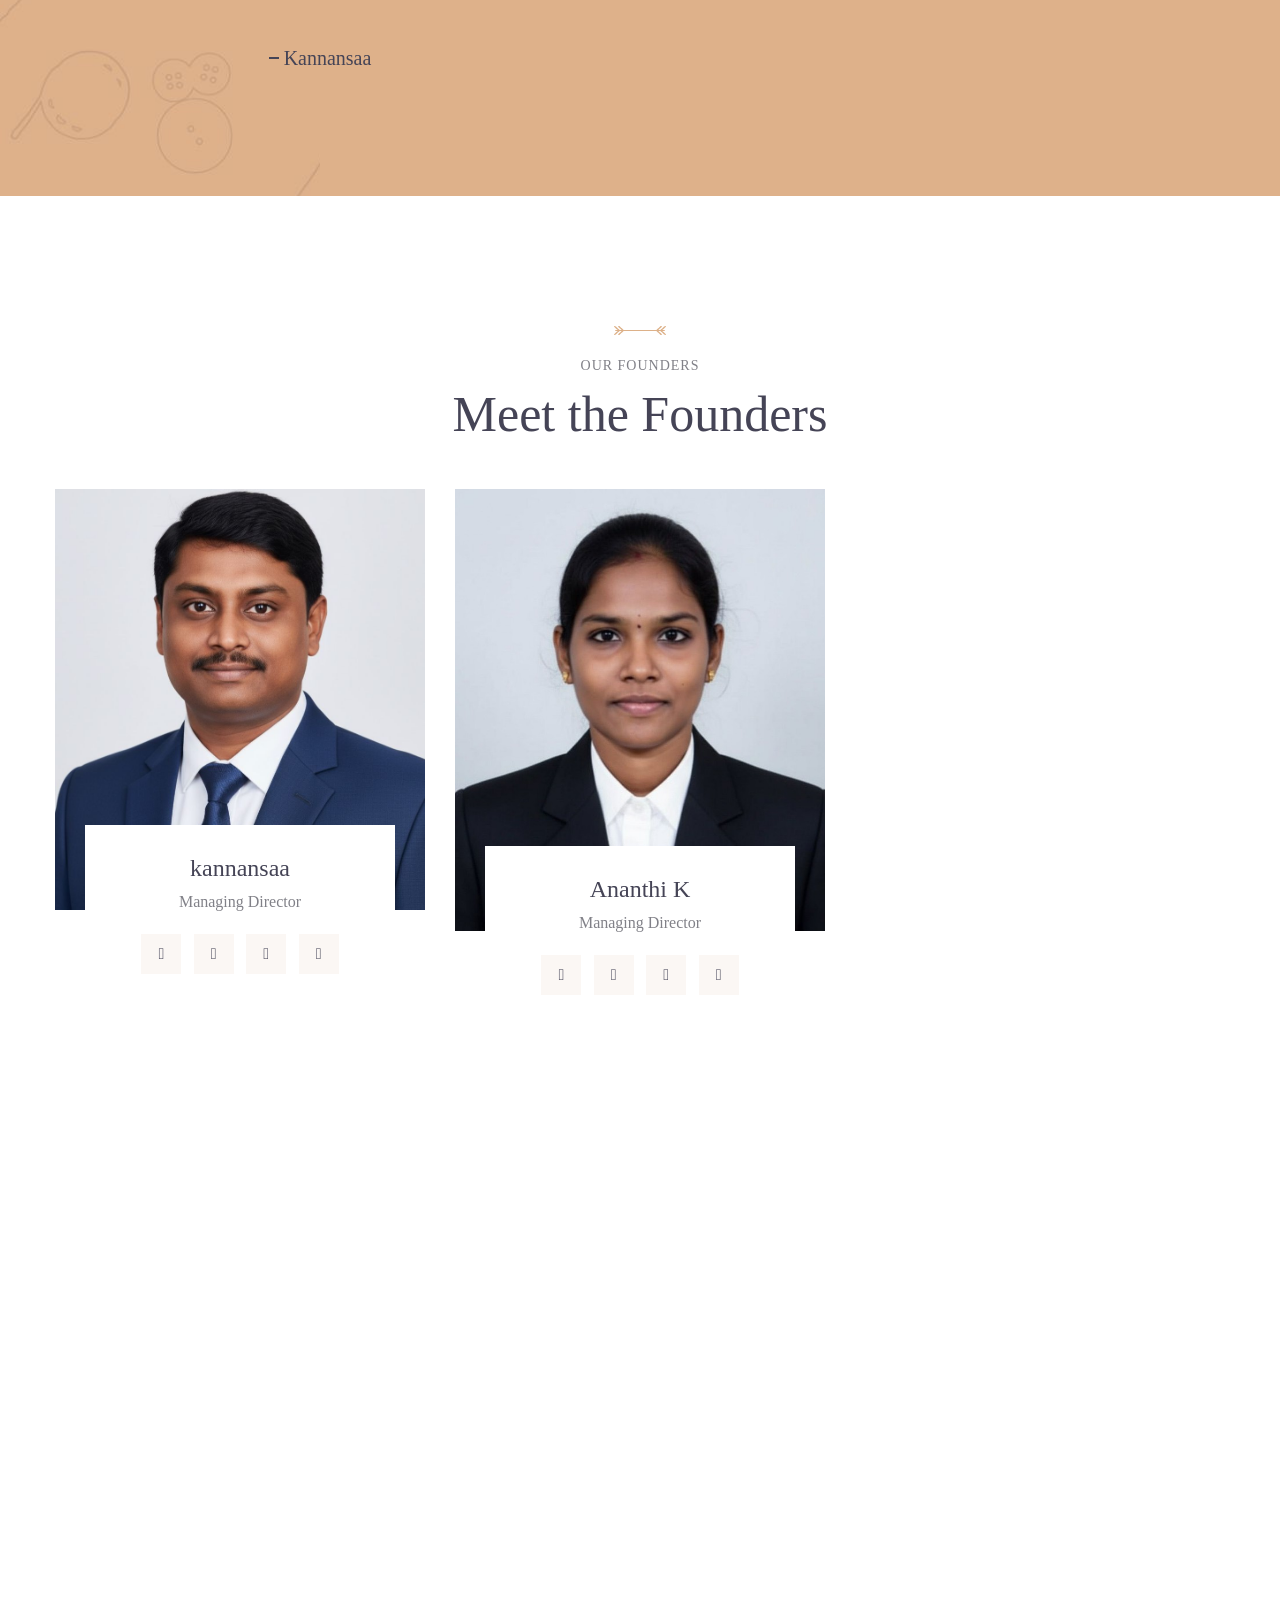
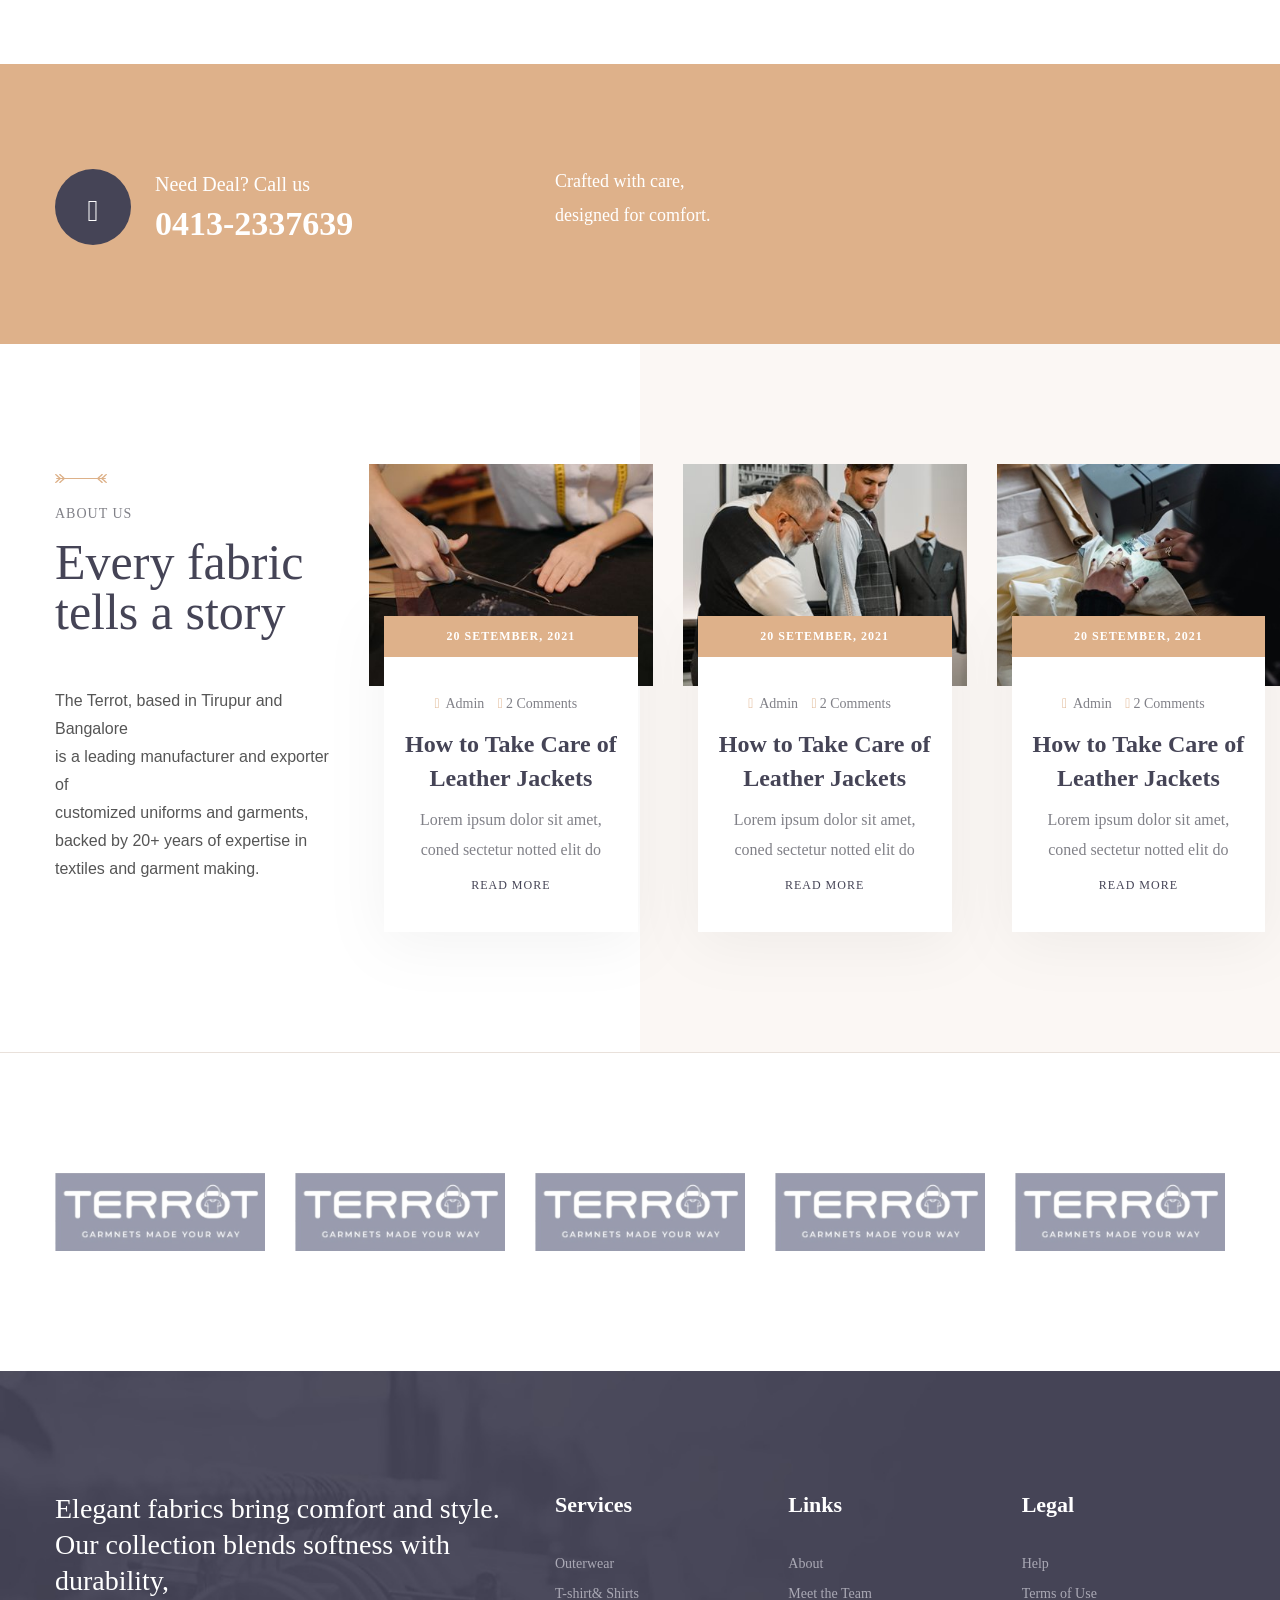
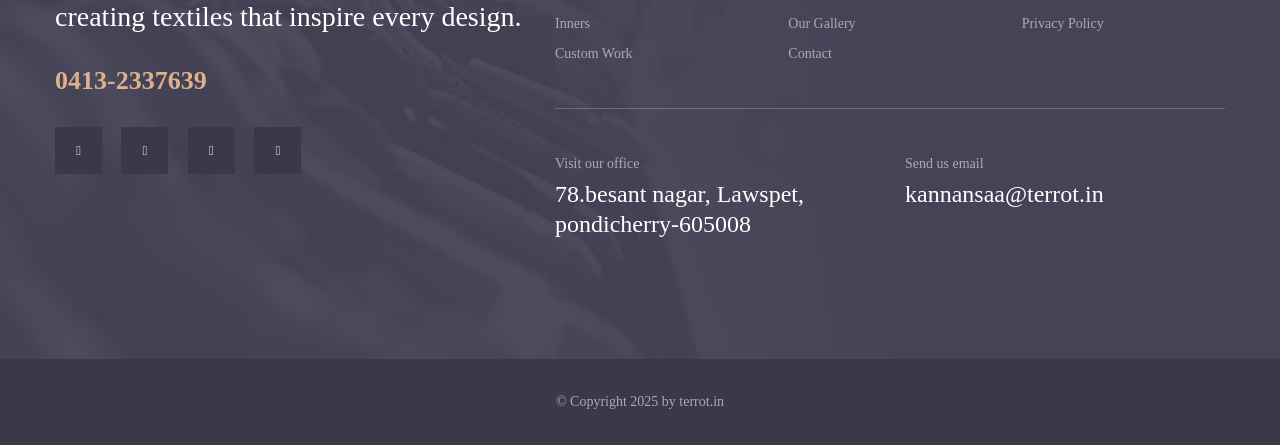
==== commit 4b4bde32: "modifed 2" ====
--- a/index.html
+++ b/index.html
@@ -360,7 +360,7 @@
                                 <div class="funfacts-block wow fadeInDown" data-wow-delay="300ms" data-wow-duration="1500ms">
                                     <div class="content-middle">
                                         <div class="count-outer count-box funfacts-block_number">
-                                            <span class="count-text" data-speed="3000" data-stop="8800">0</span>
+                                            <span class="count-text" data-speed="3000" data-stop="800000+">0</span>
                                         </div>
                                         <h4 class="funfacts-block_title">Dresses Stitched</h4>
                                     </div>
@@ -406,8 +406,8 @@
                             <div class="inner-container">
                                 <div class="sec-title-dec"><img src="assets//images/shape/shape-1.png" alt=""></div>
                                 <div class="sub-title light">Checkout our services</div>
-                                <h2 class="sec-title light mb-30">Wedding or Causual <br> Suits Services?</h2>
-                                <div class="text light mb-30">Lorem ipsum dolor sit amet, consectetur notted <br> adipisicing elit sed do eiusmod tempor incididunt ut <br> labore et dolore magna aliqua lonm andhn.</div>
+                                <h2 class="sec-title light mb-30">Corporate or Causual <br> garments?</h2>
+                                <div class="text light mb-30">Crafted with care, designed for comfort.</div>
                                 <div class="link-btn"><a href="services.html" class="btn-style-one">discover more</a></div>
                             </div>
                         </div>
@@ -421,28 +421,28 @@
                             <div class="service-block-two wow fadeInDown" data-wow-delay="0ms" data-wow-duration="1500ms">
                                 <div class="service-block-two_icon"><i class="flaticon-botton"></i></div>
                                 <h4 class="service-block-two_title">Quality Fabric</h4>
-                                <div class="service-block-two_text">Lorem ipsum dolor sit amet con adipisicing elit sed do eiusmod tempor. nec fini ante pretium quis.</div>
+                                <div class="service-block-two_text">“Elegant fabrics bring comfort and style. Our collection blends softness with durability, creating textiles that inspire every design.”</div>
                             </div>
                         </div>
                         <div class="col-lg-3 col-md-6">
                             <div class="service-block-two wow fadeInDown" data-wow-delay="300ms" data-wow-duration="1500ms">
                                 <div class="service-block-two_icon"><i class="flaticon-seam-ripper"></i></div>
                                 <h4 class="service-block-two_title">Finest Work</h4>
-                                <div class="service-block-two_text">Lorem ipsum dolor sit amet con adipisicing elit sed do eiusmod tempor. nec fini ante pretium quis.</div>
+                                <div class="service-block-two_text">“Elegant fabrics bring comfort and style. Our collection blends softness with durability, creating textiles that inspire every design.”</div>
                             </div>
                         </div>
                         <div class="col-lg-3 col-md-6">
                             <div class="service-block-two wow fadeInDown" data-wow-delay="500ms" data-wow-duration="1500ms">
                                 <div class="service-block-two_icon"><i class="flaticon-embroidery"></i></div>
                                 <h4 class="service-block-two_title">Unique Design</h4>
-                                <div class="service-block-two_text">Lorem ipsum dolor sit amet con adipisicing elit sed do eiusmod tempor. nec fini ante pretium quis.</div>
+                                <div class="service-block-two_text">“Elegant fabrics bring comfort and style. Our collection blends softness with durability, creating textiles that inspire every design.”</div>
                             </div>
                         </div>
                         <div class="col-lg-3 col-md-6">
                             <div class="service-block-two wow fadeInDown" data-wow-delay="700ms" data-wow-duration="1500ms">
                                 <div class="service-block-two_icon"><i class="flaticon-thread"></i></div>
                                 <h4 class="service-block-two_title">Timely Deliver</h4>
-                                <div class="service-block-two_text">Lorem ipsum dolor sit amet con adipisicing elit sed do eiusmod tempor. nec fini ante pretium quis.</div>
+                                <div class="service-block-two_text">“Elegant fabrics bring comfort and style. Our collection blends softness with durability, creating textiles that inspire every design.”</div>
                             </div>
                         </div>
                     </div>
@@ -456,7 +456,7 @@
                 <div class="row no-gutters">
                     <div class="col-xl-6">
                         <div class="testimonial-block-wrapper">
-                            <div class="sec-bg" style="background-image: url(assets/images/background/bg-1.png);"></div>
+                            <div class="sec-bg" style="background-image: url(assets/images/background/bg-1.jpg);"></div>
                             <div class="testimonial-block">
                                 <h4 class="testimonial-block_title">With Love</h4>
                                 <div class="swiper-container testimonial-thumbs">
@@ -567,14 +567,13 @@
                     <div class="col-lg-5">
                         <div class="cta-block-one_icon-box">
                             <div class="cta-block-one_icon"><i class="flaticon-phone-call"></i></div>
-                            <div class="cta-block-one_text-two">Need tayler? Call us</div>
+                            <div class="cta-block-one_text-two">Need Deal? Call us</div>
                             <a class="cta-block-one_phone" href="tel:0413-2337639">0413-2337639</a>
                         </div>
                     </div>
                     <div class="col-lg-7">
                         <div class="cta-block-one_inner-box">
-                            <div class="cta-block-one_text">Lorem ipsum dolor sit amet nsectetur <br> cing elituspe ndisse suscipit sagitis <br> leo sit.</div>
-                            <div class="link-btn"><a href="contact.html" class="theme-btn btn-style-one cta-block-one_btn">discover more</a></div>
+                            <div class="cta-block-one_text">Crafted with care, <br> designed for comfort.</div>
                         </div>
                     </div>
                 </div>
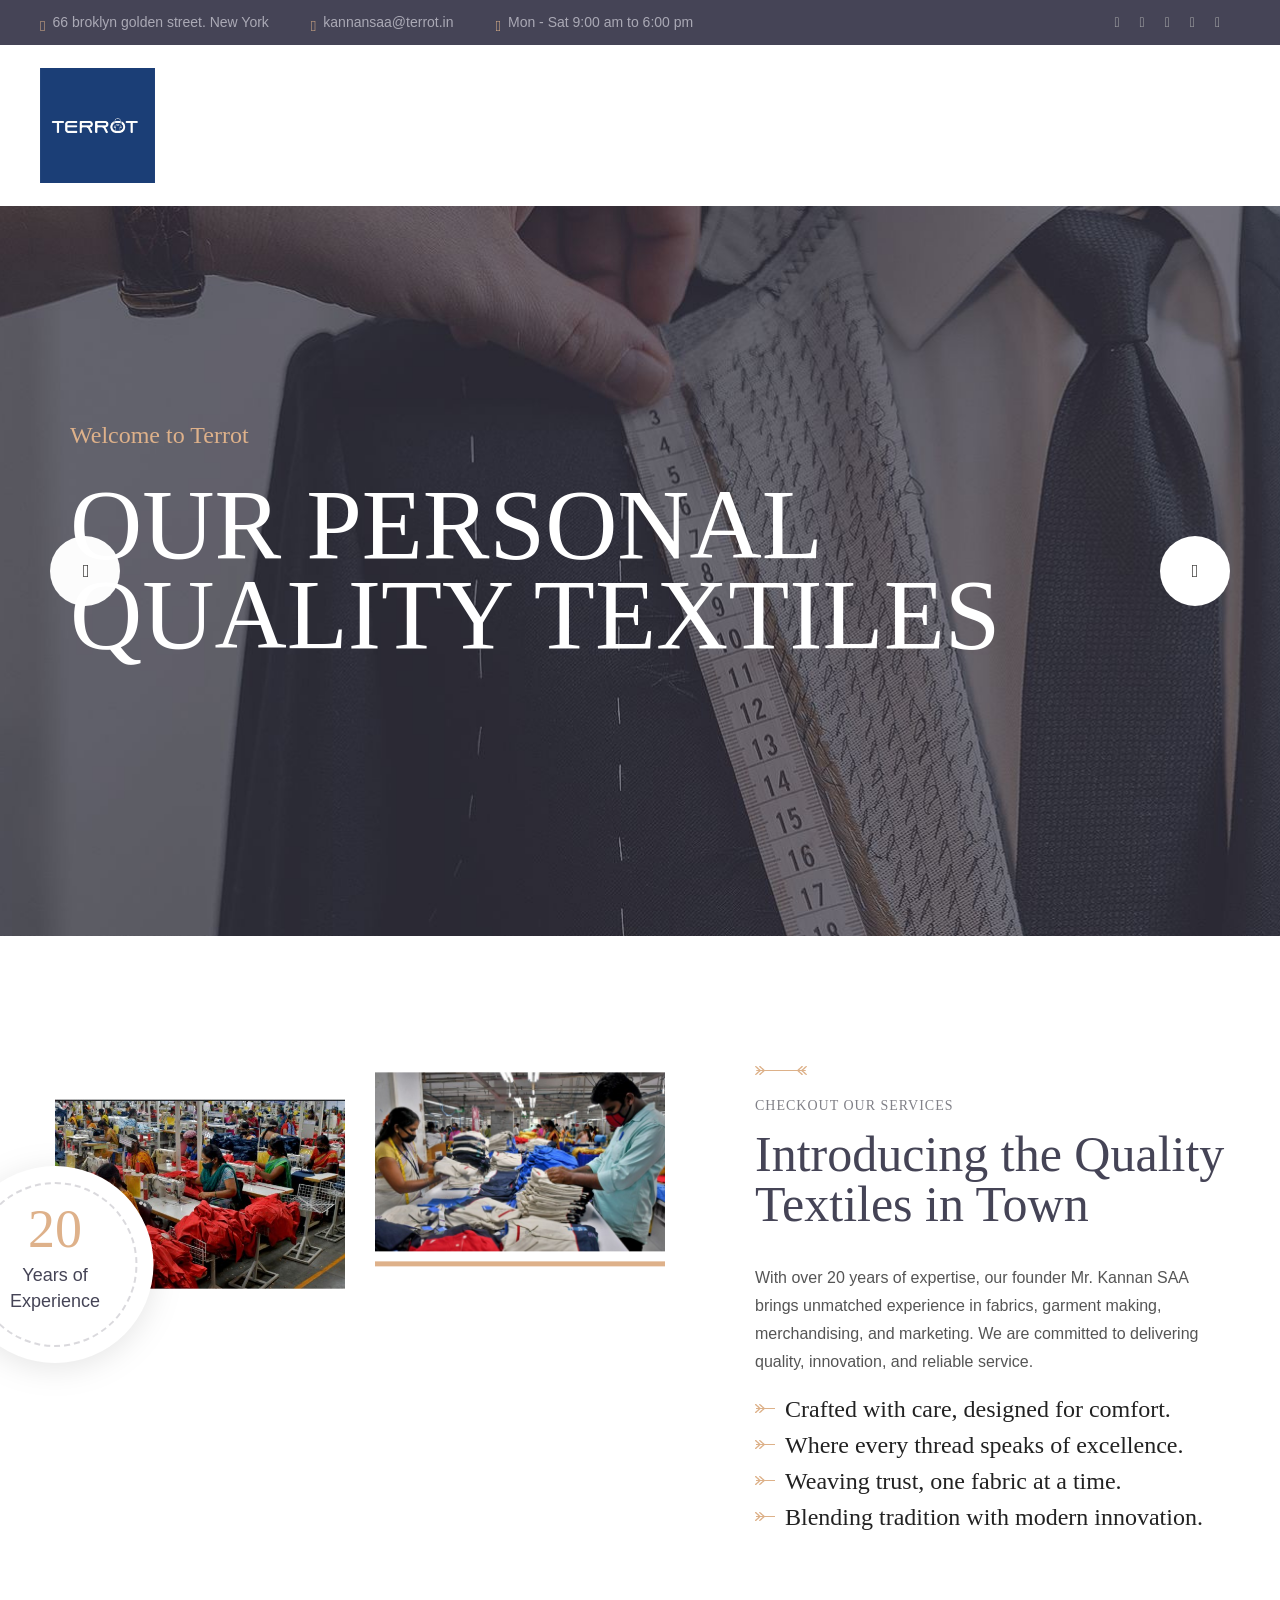
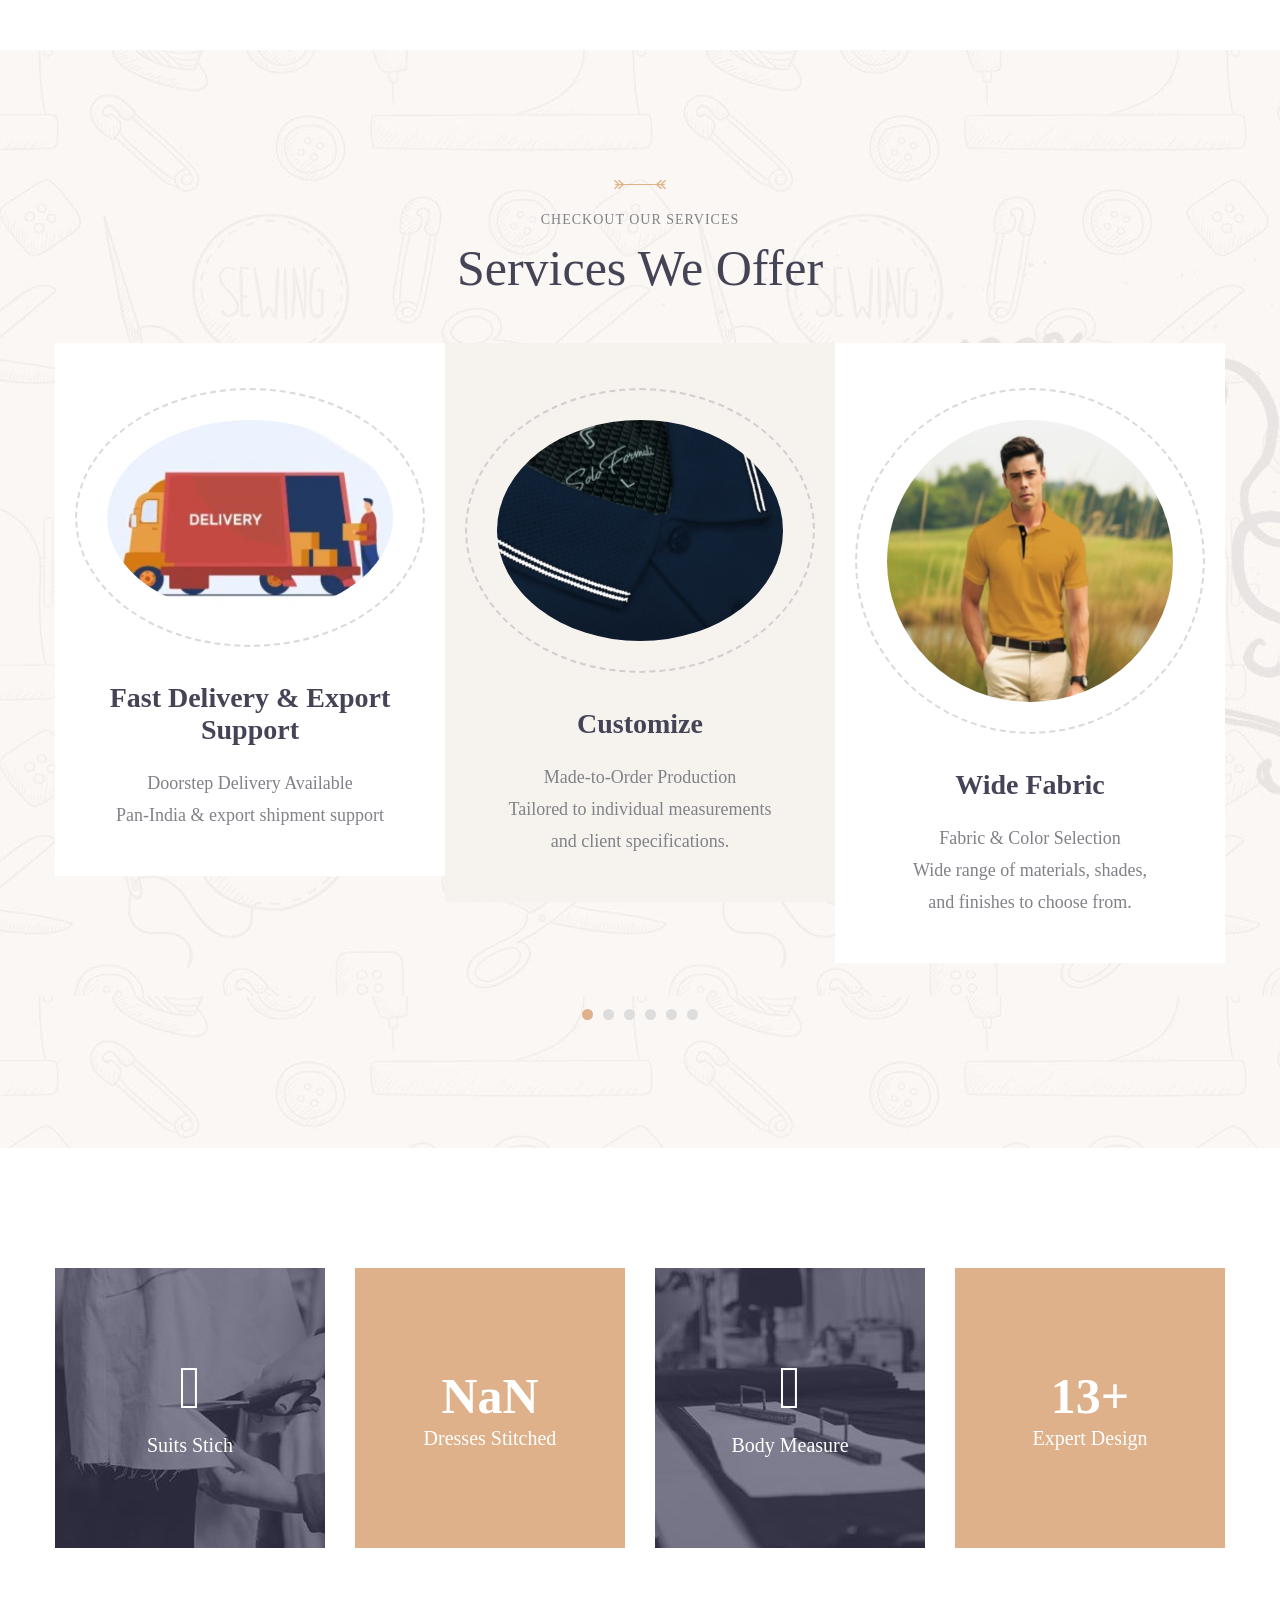
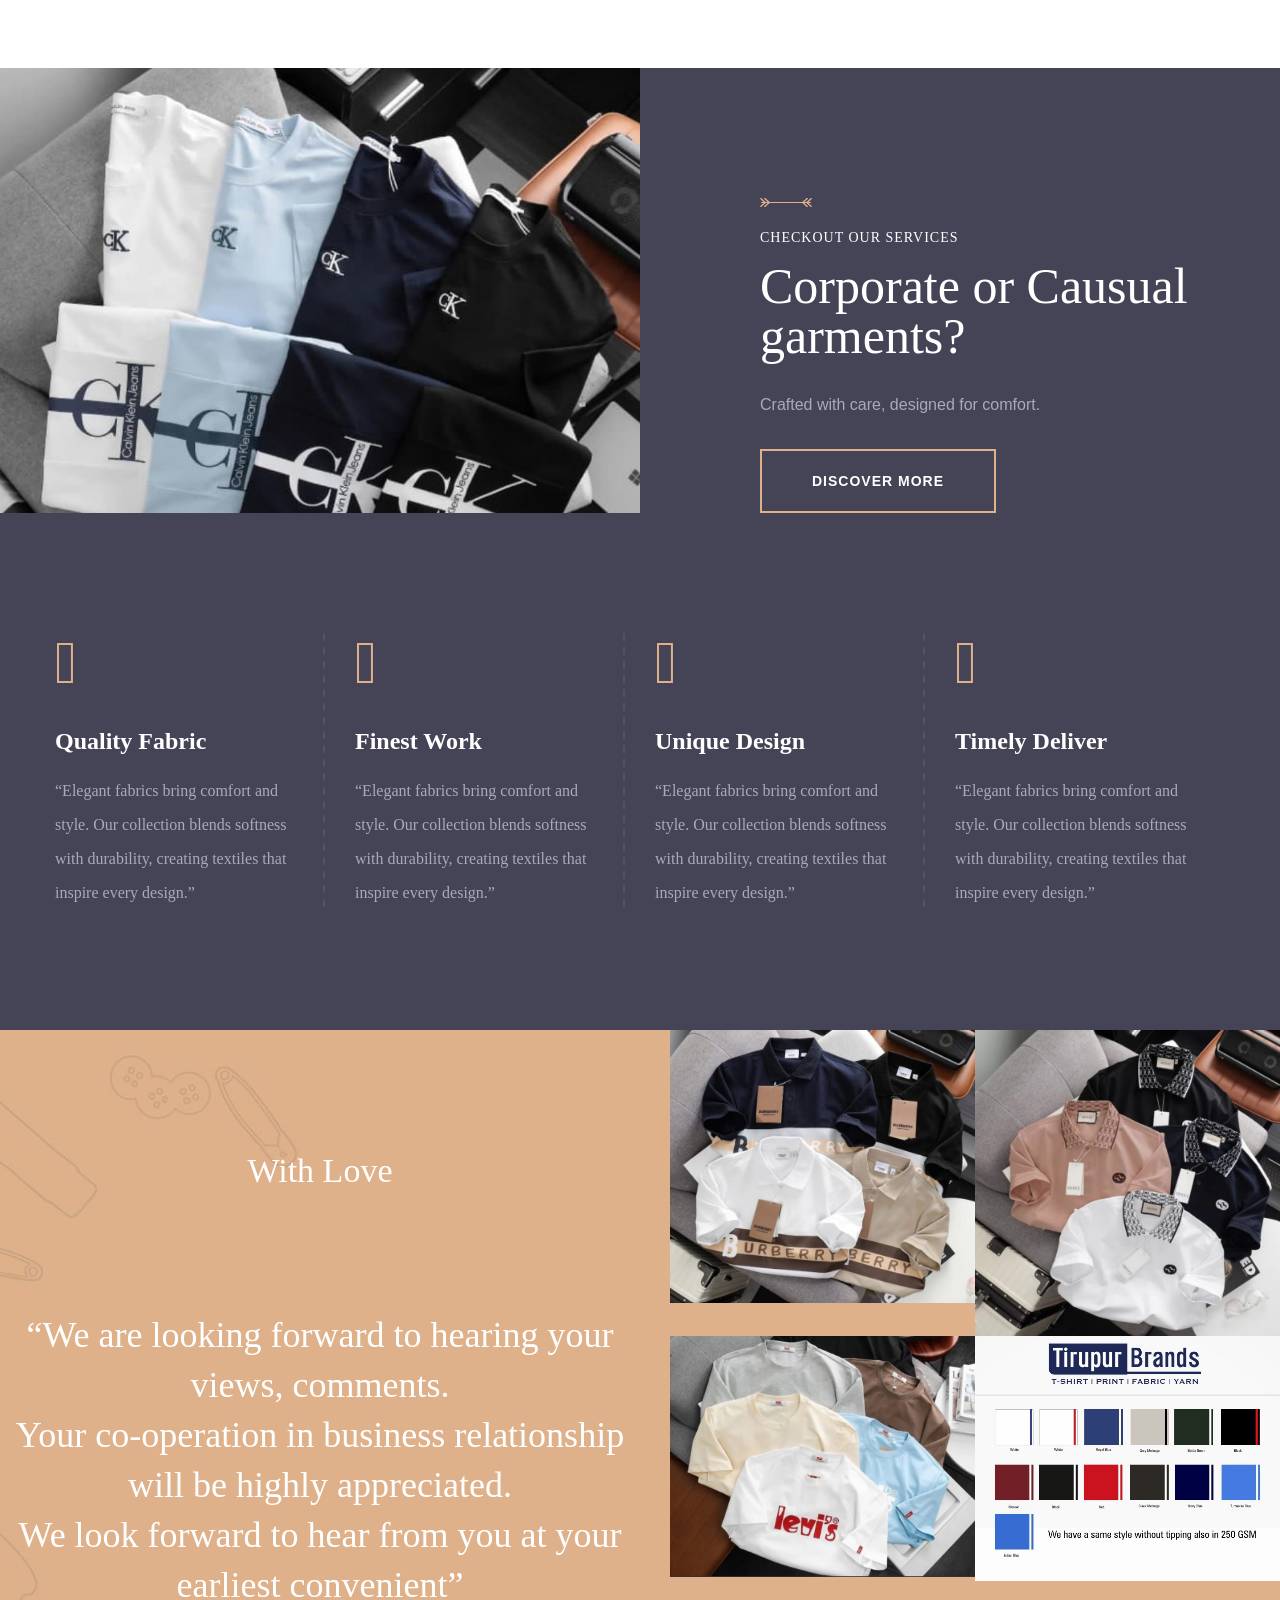
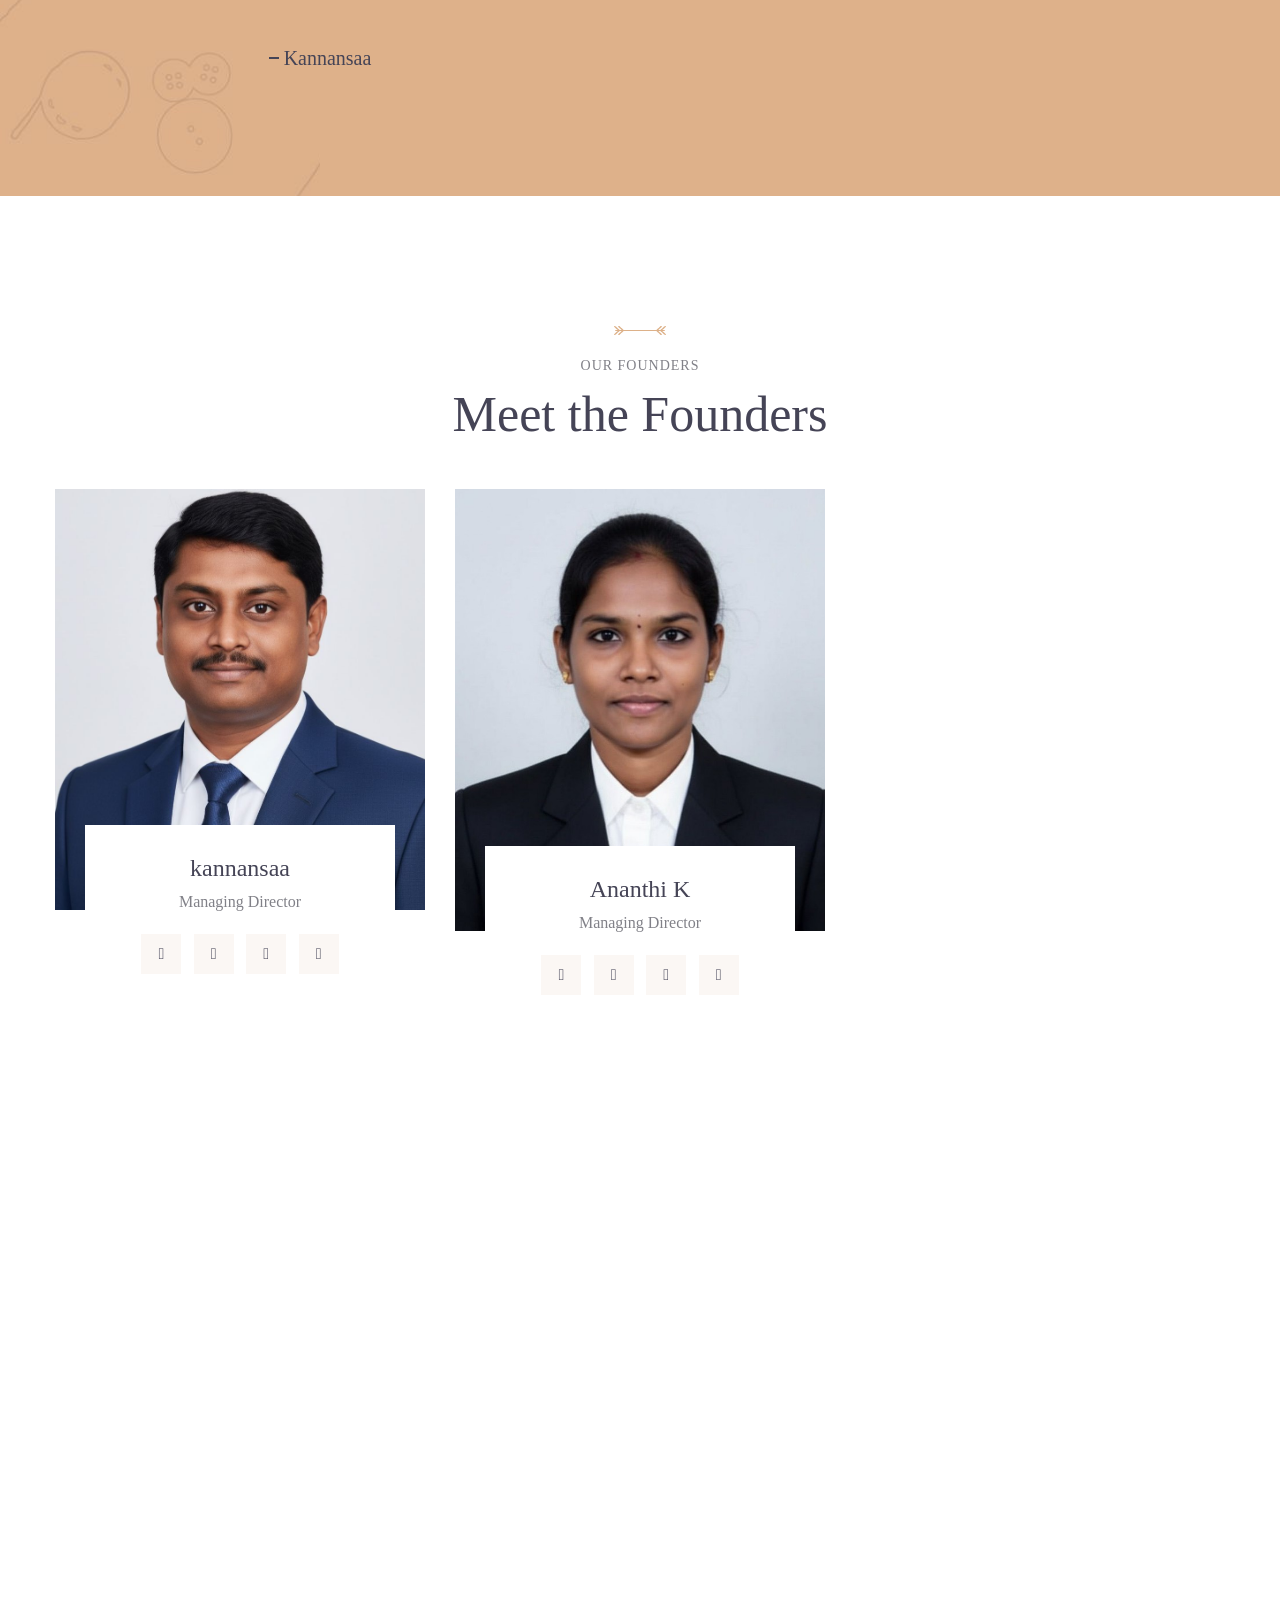
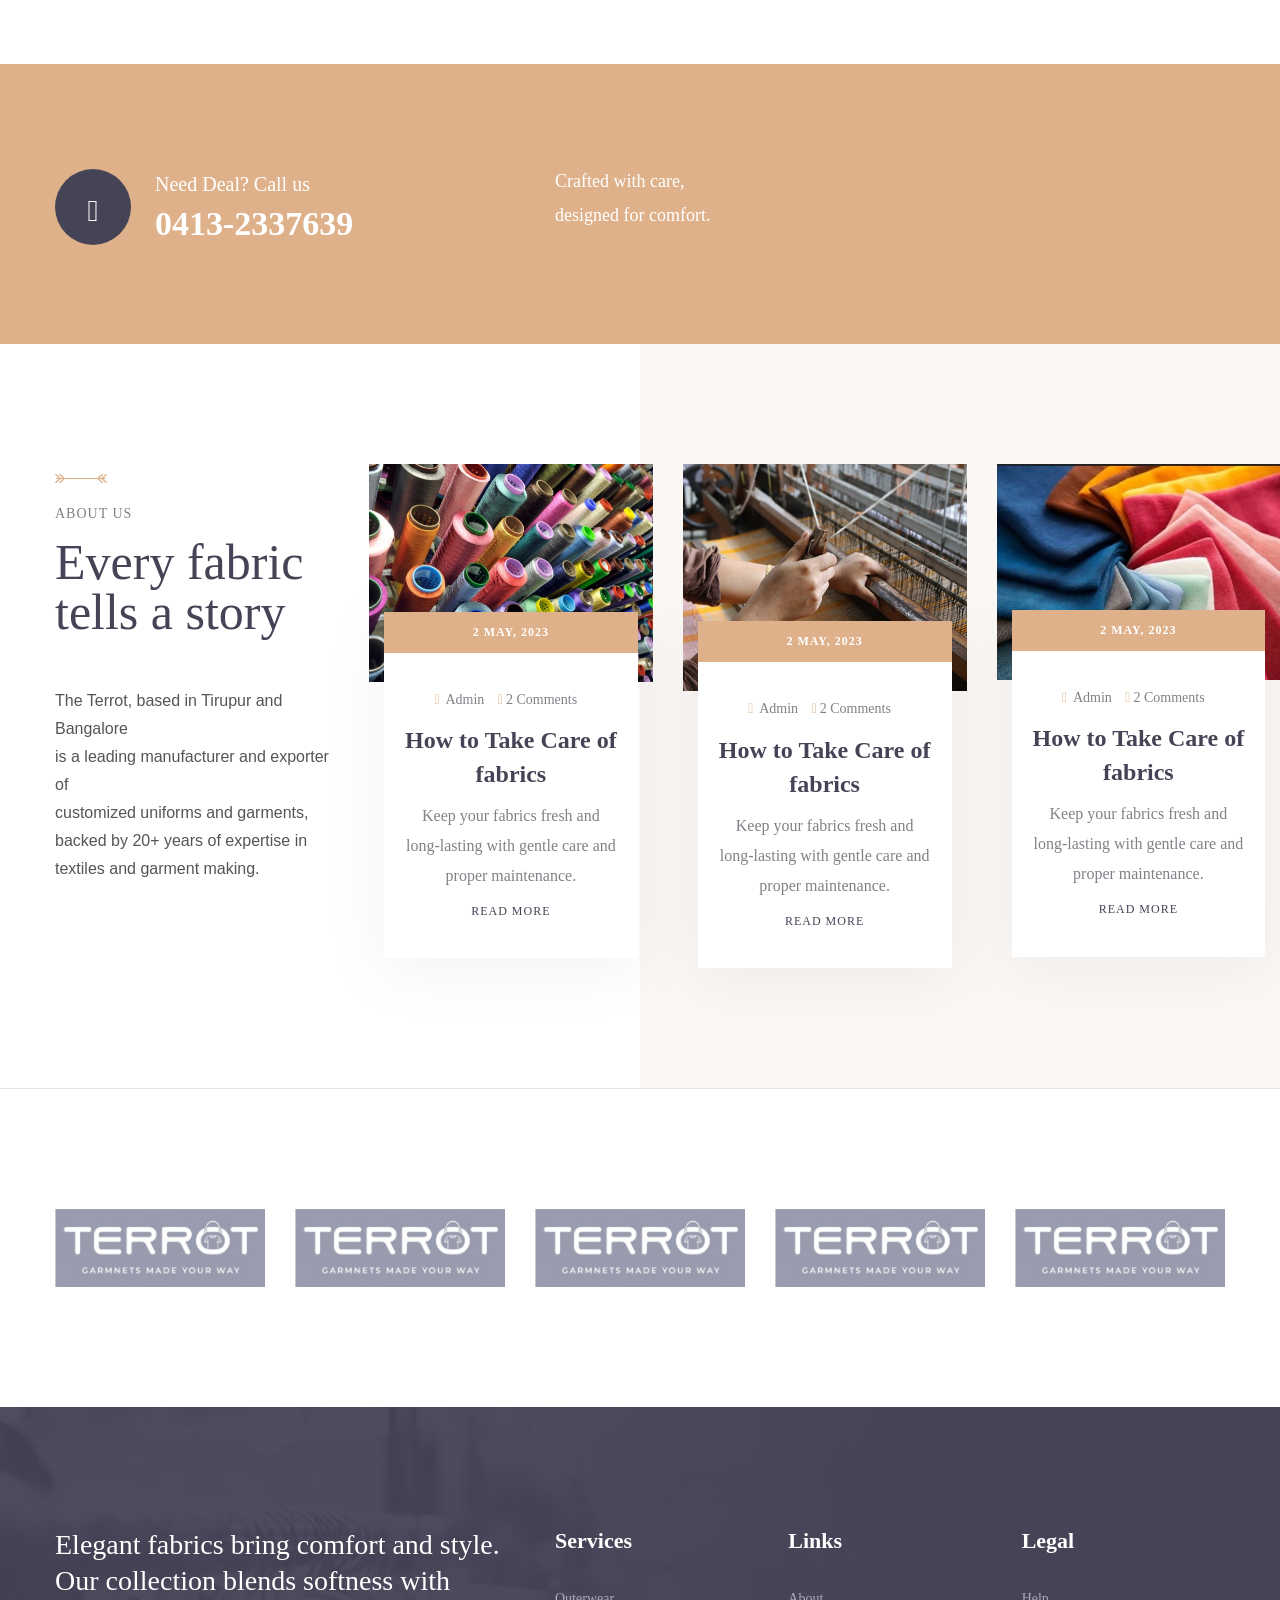
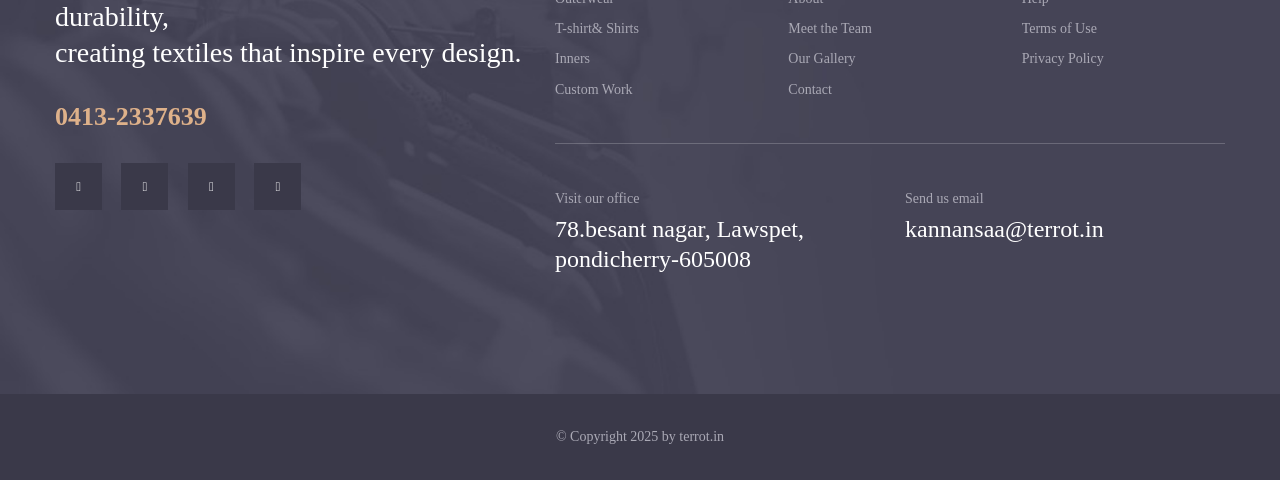
==== commit 9695b56d: "modified 2" ====
--- a/index.html
+++ b/index.html
@@ -221,9 +221,6 @@
                                 <div class="inner">
                                     <h4>Welcome to Terrot</h4>
                                     <h1>our Personal <br> Quality textiles</h1>
-                                    <div class="link-box">
-                                        <a href="services.html" class="theme-btn btn-style-one"><span>discover more</span></a>
-                                    </div>
                                 </div>
                             </div>
                         </div>
@@ -235,9 +232,6 @@
                                 <div class="inner">
                                     <h4>Welcome to Terrot</h4>
                                     <h1>Create your <br> customize Style</h1>
-                                    <div class="link-box">
-                                        <a href="services.html" class="theme-btn btn-style-one"><span>discover more</span></a>
-                                    </div>
                                 </div>
                             </div>
                         </div>
@@ -314,28 +308,28 @@
                         <div class="inner-box wow fadeInUp" data-wow-delay="300ms" data-wow-duration="1500ms">
                             <div class="image img_hover_1"><img src="assets/images/resource/image-5.jpg" alt=""></div>
                             <h4><a href="stylish-clothing.html">Logo Embroidery</a></h4>
-                            <div class="text">Donec suscipit ipsum quis est <br> mentum, quis sollicitudin libero <br> dmes tempus.</div>
+                            <div class="text">Embroidery & Printing Options <br> Custom logo embroidery, <br>screen printing, sublimation, and digital prints.</div>
                         </div>
                     </div>
                     <div class="col-lg-12 service-block-one">
                         <div class="inner-box wow fadeInUp" data-wow-delay="0ms" data-wow-duration="1500ms">
                             <div class="image img_hover_1"><img src="assets/images/resource/image-33.jpg" alt=""></div>
                             <h4><a href="suits-shirts.html">Uniforms & Corporate</a></h4>
-                            <div class="text">Donec suscipit ipsum quis est <br> mentum, quis sollicitudin libero <br> dmes tempus.</div>
+                            <div class="text">Uniform & Corporate Wear Solutions <br> Custom uniforms for staff, schools, hospitality,  <br> and industrial sectors.</div>
                         </div>
                     </div>
                     <div class="col-lg-12 service-block-one">
                         <div class="inner-box wow fadeInUp" data-wow-delay="300ms" data-wow-duration="1500ms">
                             <div class="image img_hover_1"><img src="assets/images/resource/image-44.jpg" alt=""></div>
                             <h4><a href="wedding-dresses.html">Flexible Orders</a></h4>
-                            <div class="text">Donec suscipit ipsum quis est <br> mentum, quis sollicitudin libero <br> dmes tempus.</div>
+                            <div class="text">Pattern Development & Sampling<br> Assistance from concept to final sample approval.</div>
                         </div>
                     </div>
                     <div class="col-lg-12 service-block-one">
                         <div class="inner-box wow fadeInUp" data-wow-delay="300ms" data-wow-duration="1500ms">
                             <div class="image img_hover_1"><img src="assets/images/resource/image-55.jpg" alt=""></div>
                             <h4><a href="stylish-clothing.html">Fast Delivery & Export Support</a></h4>
-                            <div class="text">Donec suscipit ipsum quis est <br> mentum, quis sollicitudin libero <br> dmes tempus.</div>
+                            <div class="text">Doorstep Delivery Available  <br> Pan-India & export shipment support</div>
                         </div>
                     </div>
                 </div>
@@ -554,7 +548,7 @@
         <section class="map-section pb-0 pt-0">
             <div class="auto-container full-width">
                 <div class="contact-map">
-                    <iframe src="https://www.google.com/maps/place/TERROT/@11.959334,79.8083556,59m/data=!3m1!1e3!4m6!3m5!1s0x3a5361c20a6298f1:0x7d5cf845a4579f36!8m2!3d11.9593732!4d79.8083055!16s%2Fg%2F11xwbq5kmg?entry=ttu&g_ep=EgoyMDI1MDkxNS4wIKXMDSoASAFQAw%3D%3D"
+                    <iframe src="https://www.google.com/maps/place/76,+8th+Cross+St,+Gurusithananda+Samy+Nagar,+Navarkulam,+Puducherry,+605008/@11.9595016,79.8071146,59m/data=!3m1!1e3!4m14!1m7!3m6!1s0x3a5361c20a6298f1:0x7d5cf845a4579f36!2sTERROT!8m2!3d11.9593732!4d79.8083055!16s%2Fg%2F11xwbq5kmg!3m5!1s0x3a53613f56100bc1:0x75f13d989ff6c81d!8m2!3d11.9595838!4d79.8072063!16s%2Fg%2F11rkm7lvth?entry=ttu&g_ep=EgoyMDI1MDkxNS4wIKXMDSoASAFQAw%3D%3D"
                         width="600" height="500" frameborder="0" style="border:0; width: 100%" allowfullscreen="" aria-hidden="false" tabindex="0"></iframe>
                 </div>
             </div>
@@ -601,11 +595,11 @@
                                 <div class="news-block-one_inner-box">
                                     <div class="news-block-one_image image-100 img_hover_3"><img src="assets/images/resource/news-1.jpg" alt=""></div>
                                     <div class="news-block-one_lower-content">
-                                        <div class="news-block-one_date">20 Setember, 2021</div>
+                                        <div class="news-block-one_date">2 May, 2023</div>
                                         <div class="news-block-one_box">
                                             <div class="news-block-one_post-meta"> <i class="fal fa-user-circle"></i> <span>Admin</span> <i class="fal fa-comments"></i><span>2 Comments</span> </div>
-                                            <h4 class="news-block-one_title"><a href="blog-details.html">How to Take Care of <br> Leather Jackets</a></h4>
-                                            <div class="news-block-one_text">Lorem ipsum dolor sit amet, coned sectetur notted elit do</div>
+                                            <h4 class="news-block-one_title"><a href="blog-details.html">How to Take Care of <br> fabrics</a></h4>
+                                            <div class="news-block-one_text">Keep your fabrics fresh and long-lasting with gentle care and proper maintenance.</div>
                                             <div class="button-link"><a href="blog-details.html" class="news-block-one_read_more_link">Read More</a></div>
                                         </div>
                                     </div>
@@ -615,11 +609,11 @@
                                 <div class="news-block-one_inner-box">
                                     <div class="news-block-one_image image-100 img_hover_3"><img src="assets/images/resource/news-2.jpg" alt=""></div>
                                     <div class="news-block-one_lower-content">
-                                        <div class="news-block-one_date">20 Setember, 2021</div>
+                                        <div class="news-block-one_date">2 May, 2023</div>
                                         <div class="news-block-one_box">
                                             <div class="news-block-one_post-meta"> <i class="fal fa-user-circle"></i> <span>Admin</span> <i class="fal fa-comments"></i><span>2 Comments</span> </div>
-                                            <h4 class="news-block-one_title"><a href="blog-details.html">How to Take Care of <br> Leather Jackets</a></h4>
-                                            <div class="news-block-one_text">Lorem ipsum dolor sit amet, coned sectetur notted elit do</div>
+                                            <h4 class="news-block-one_title"><a href="blog-details.html">How to Take Care of <br> fabrics</a></h4>
+                                            <div class="news-block-one_text">Keep your fabrics fresh and long-lasting with gentle care and proper maintenance.</div>
                                             <div class="button-link"><a href="blog-details.html" class="news-block-one_read_more_link">Read More</a></div>
                                         </div>
                                     </div>
@@ -629,11 +623,11 @@
                                 <div class="news-block-one_inner-box">
                                     <div class="news-block-one_image image-100 img_hover_3"><img src="assets/images/resource/news-3.jpg" alt=""></div>
                                     <div class="news-block-one_lower-content">
-                                        <div class="news-block-one_date">20 Setember, 2021</div>
+                                        <div class="news-block-one_date">2 May, 2023</div>
                                         <div class="news-block-one_box">
                                             <div class="news-block-one_post-meta"> <i class="fal fa-user-circle"></i> <span>Admin</span> <i class="fal fa-comments"></i><span>2 Comments</span> </div>
-                                            <h4 class="news-block-one_title"><a href="blog-details.html">How to Take Care of <br> Leather Jackets</a></h4>
-                                            <div class="news-block-one_text">Lorem ipsum dolor sit amet, coned sectetur notted elit do</div>
+                                            <h4 class="news-block-one_title"><a href="blog-details.html">How to Take Care of <br> fabrics</a></h4>
+                                            <div class="news-block-one_text">Keep your fabrics fresh and long-lasting with gentle care and proper maintenance.</div>
                                             <div class="button-link"><a href="blog-details.html" class="news-block-one_read_more_link">Read More</a></div>
                                         </div>
                                     </div>
